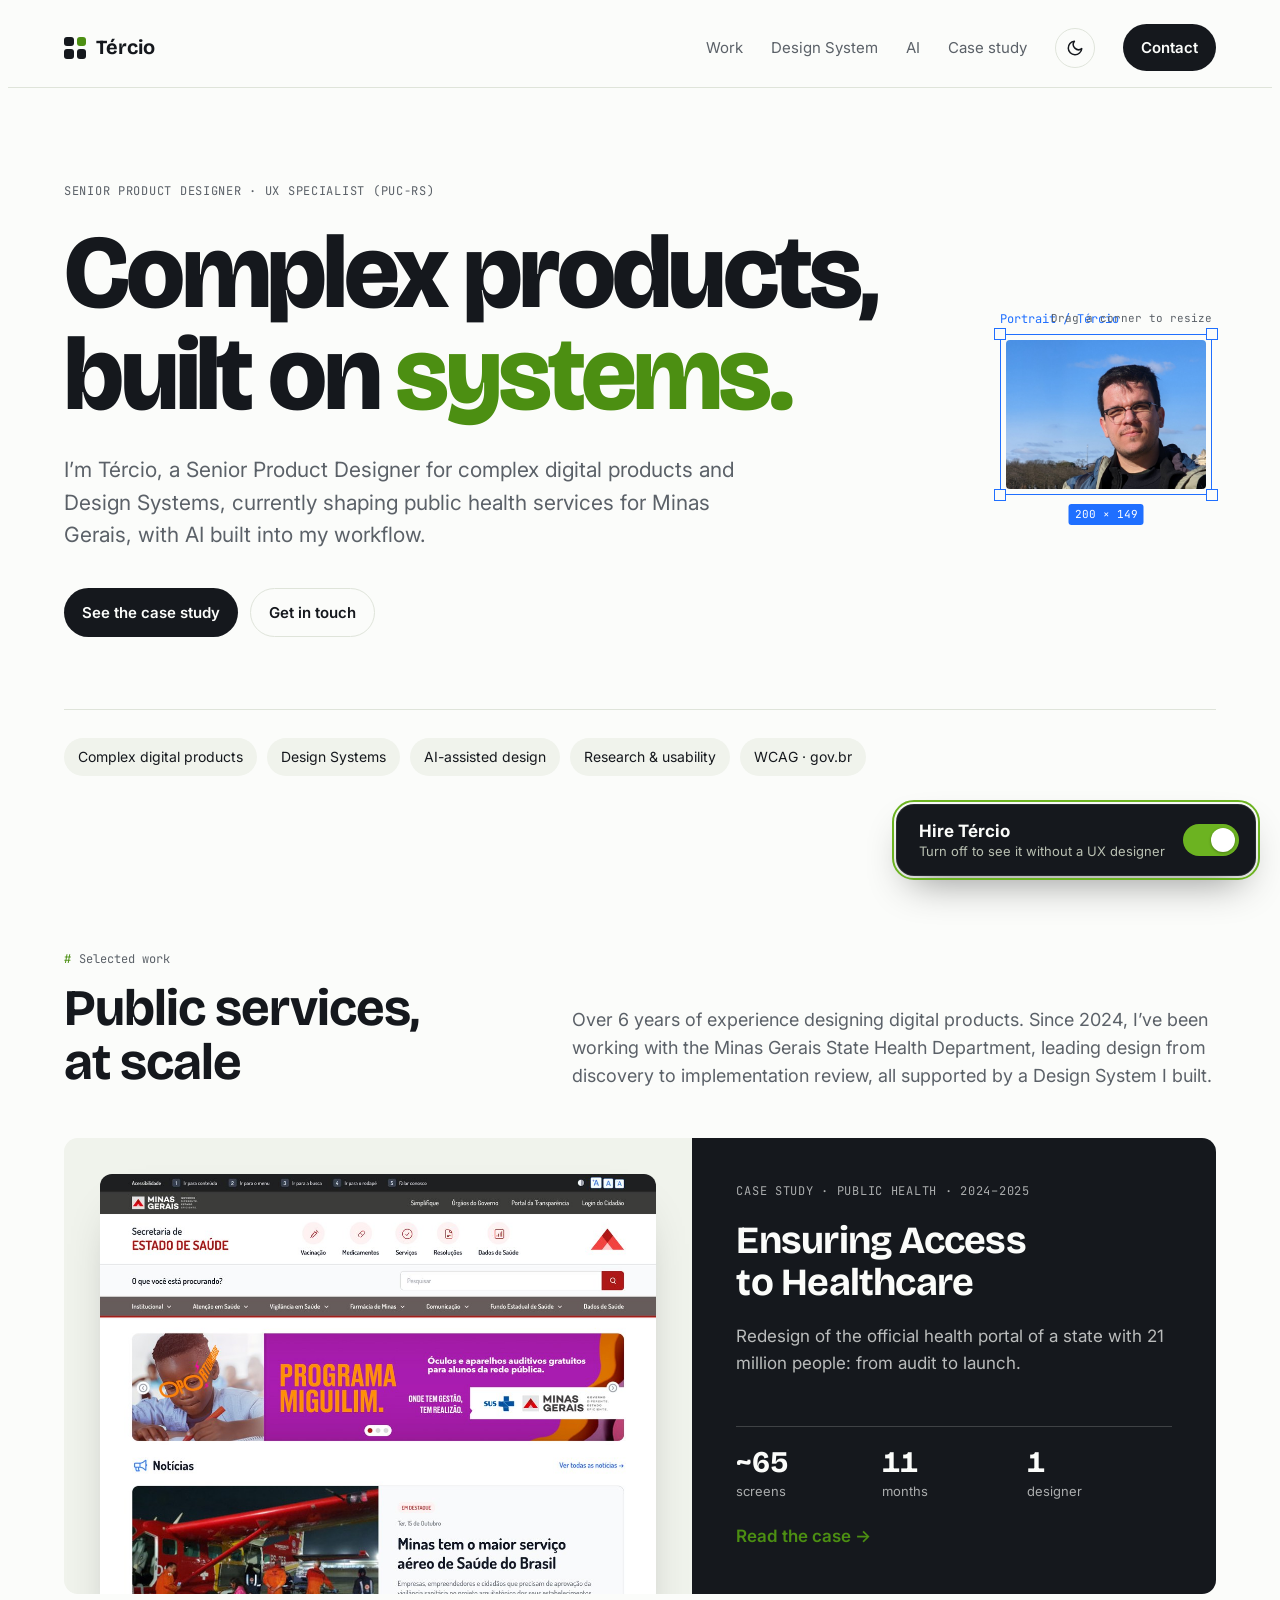
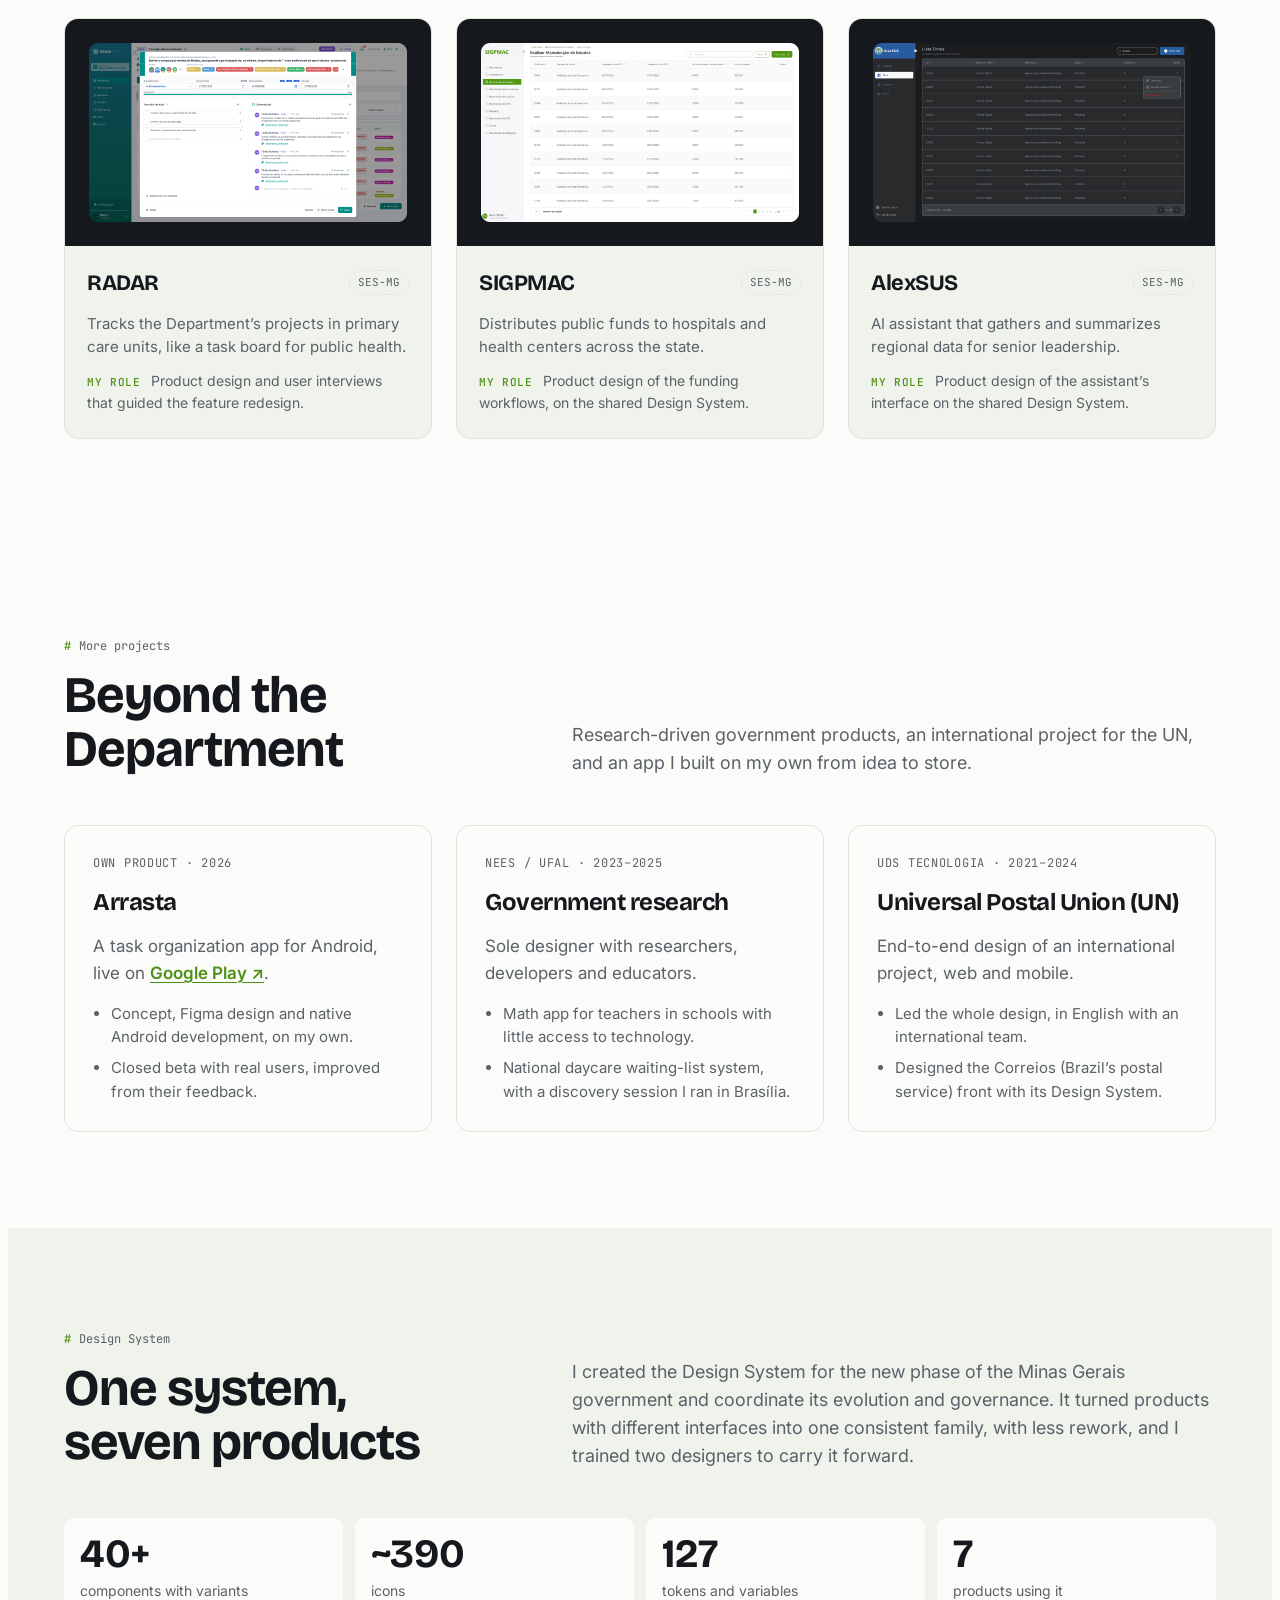
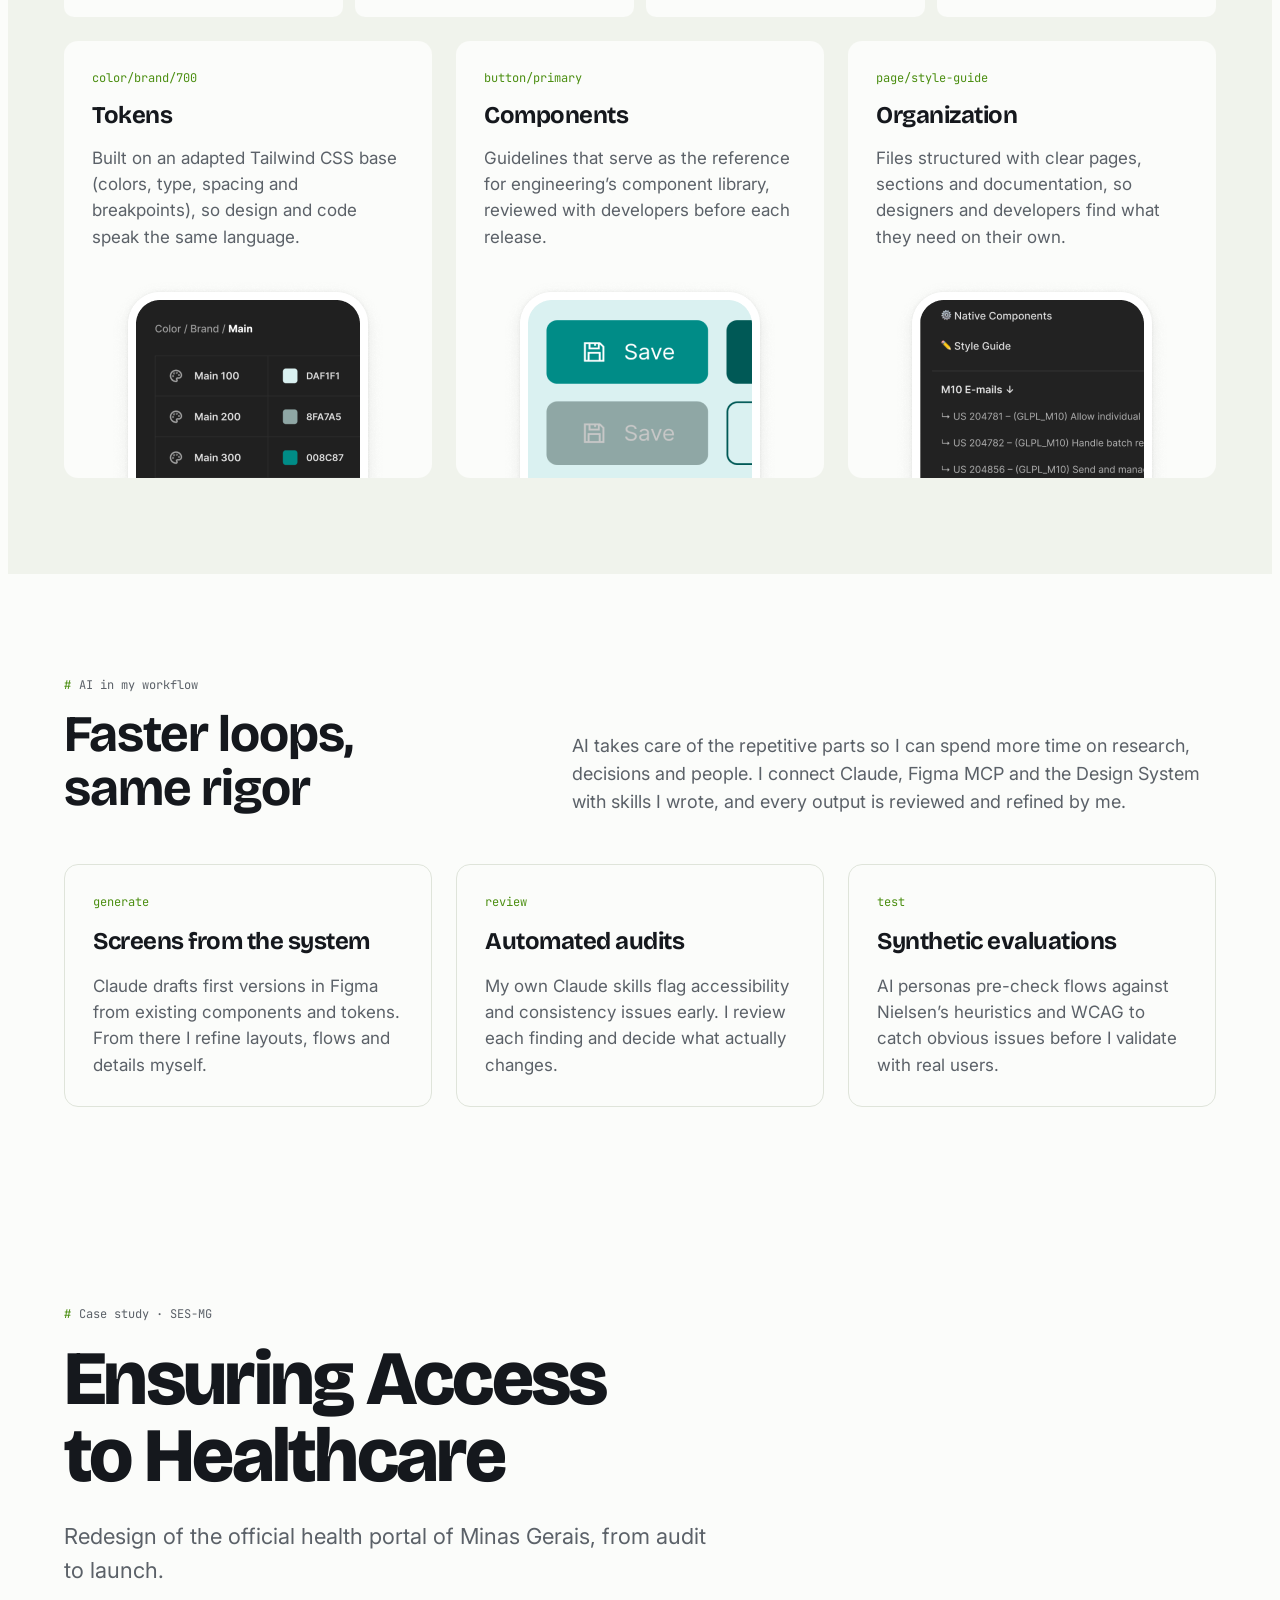
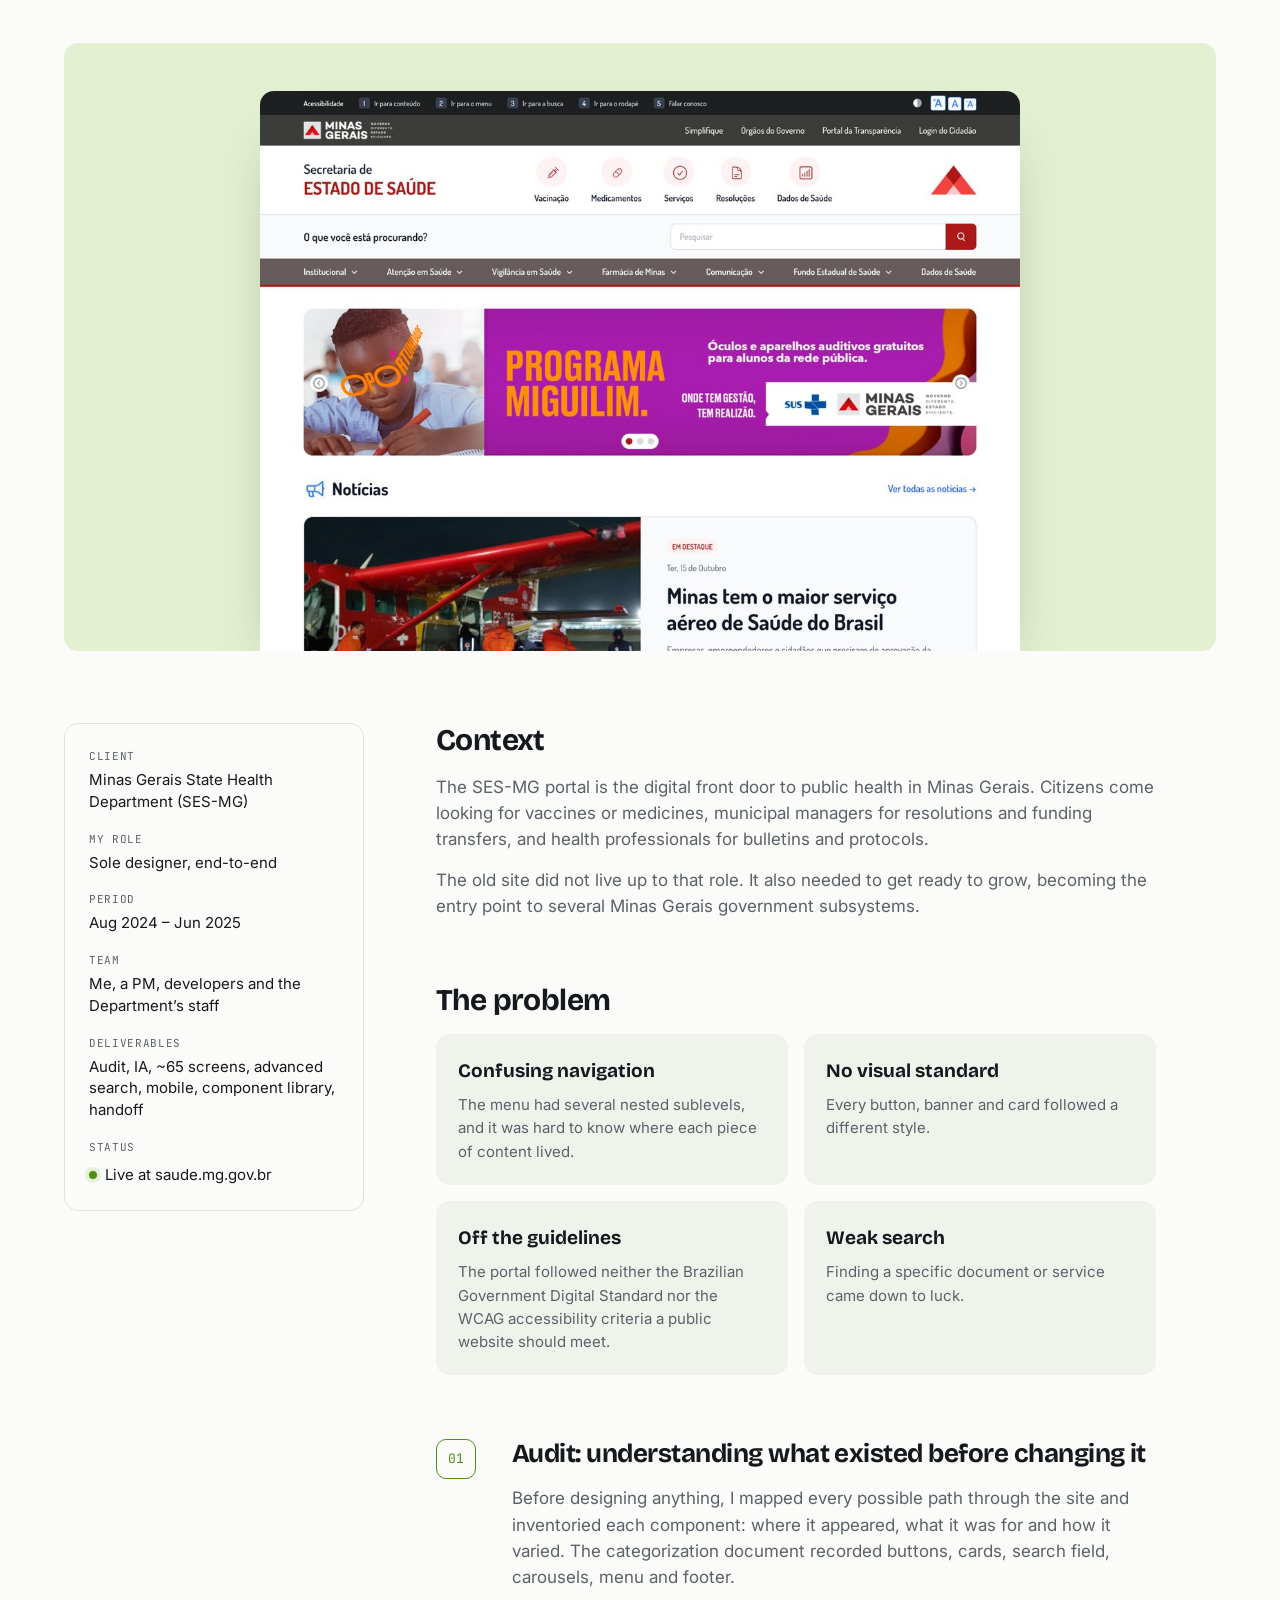
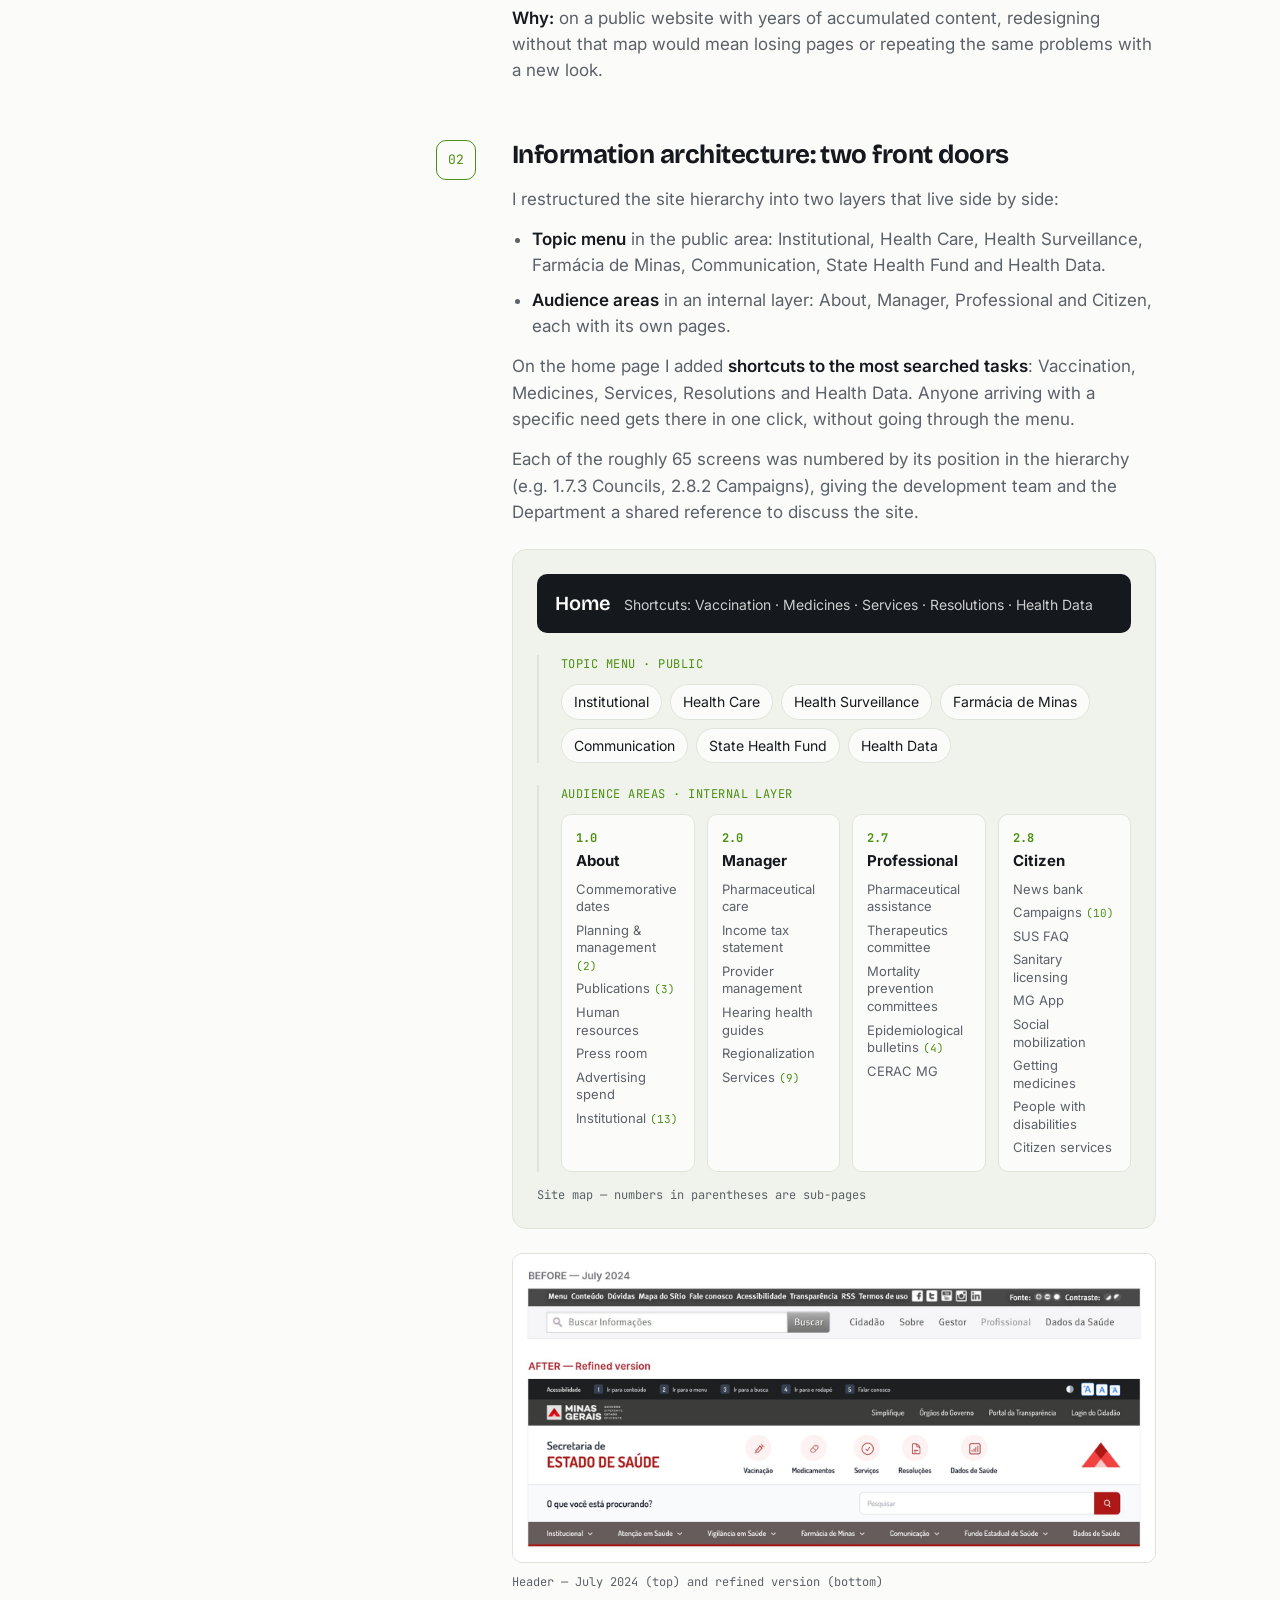
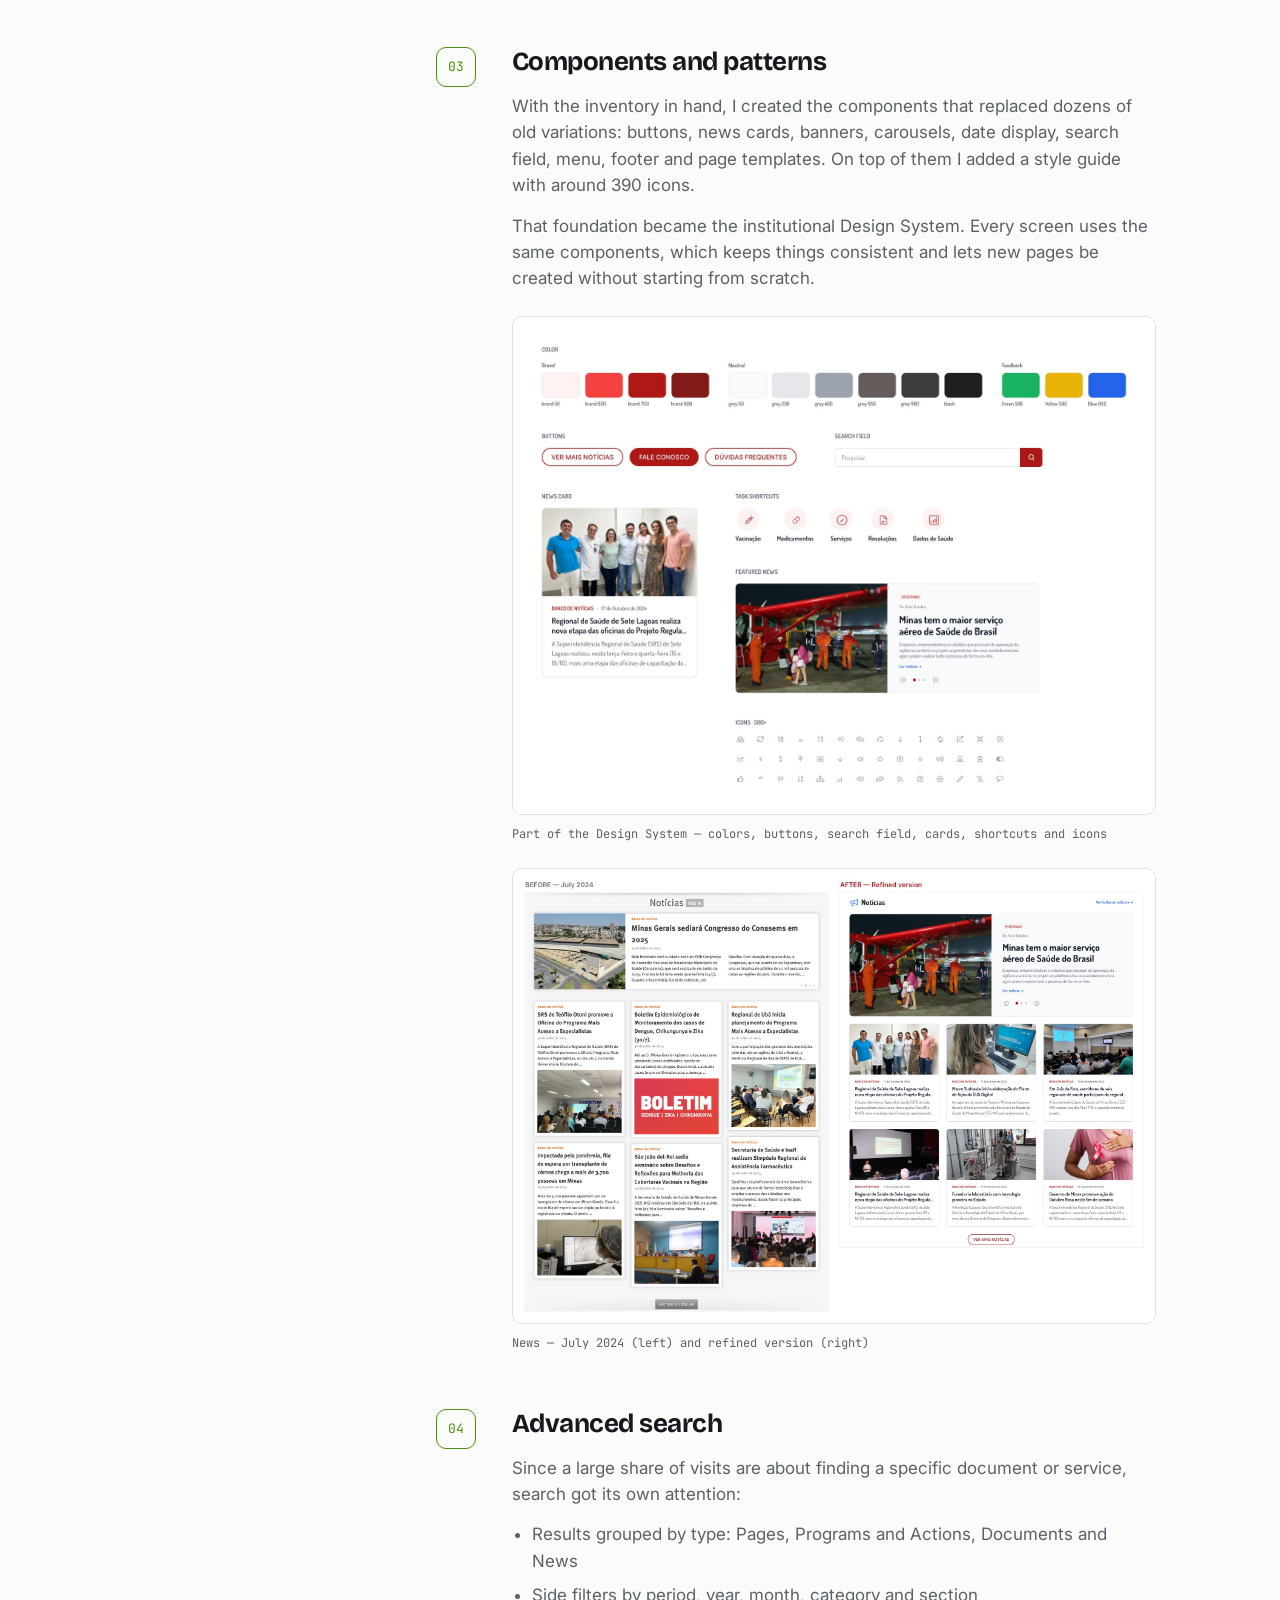
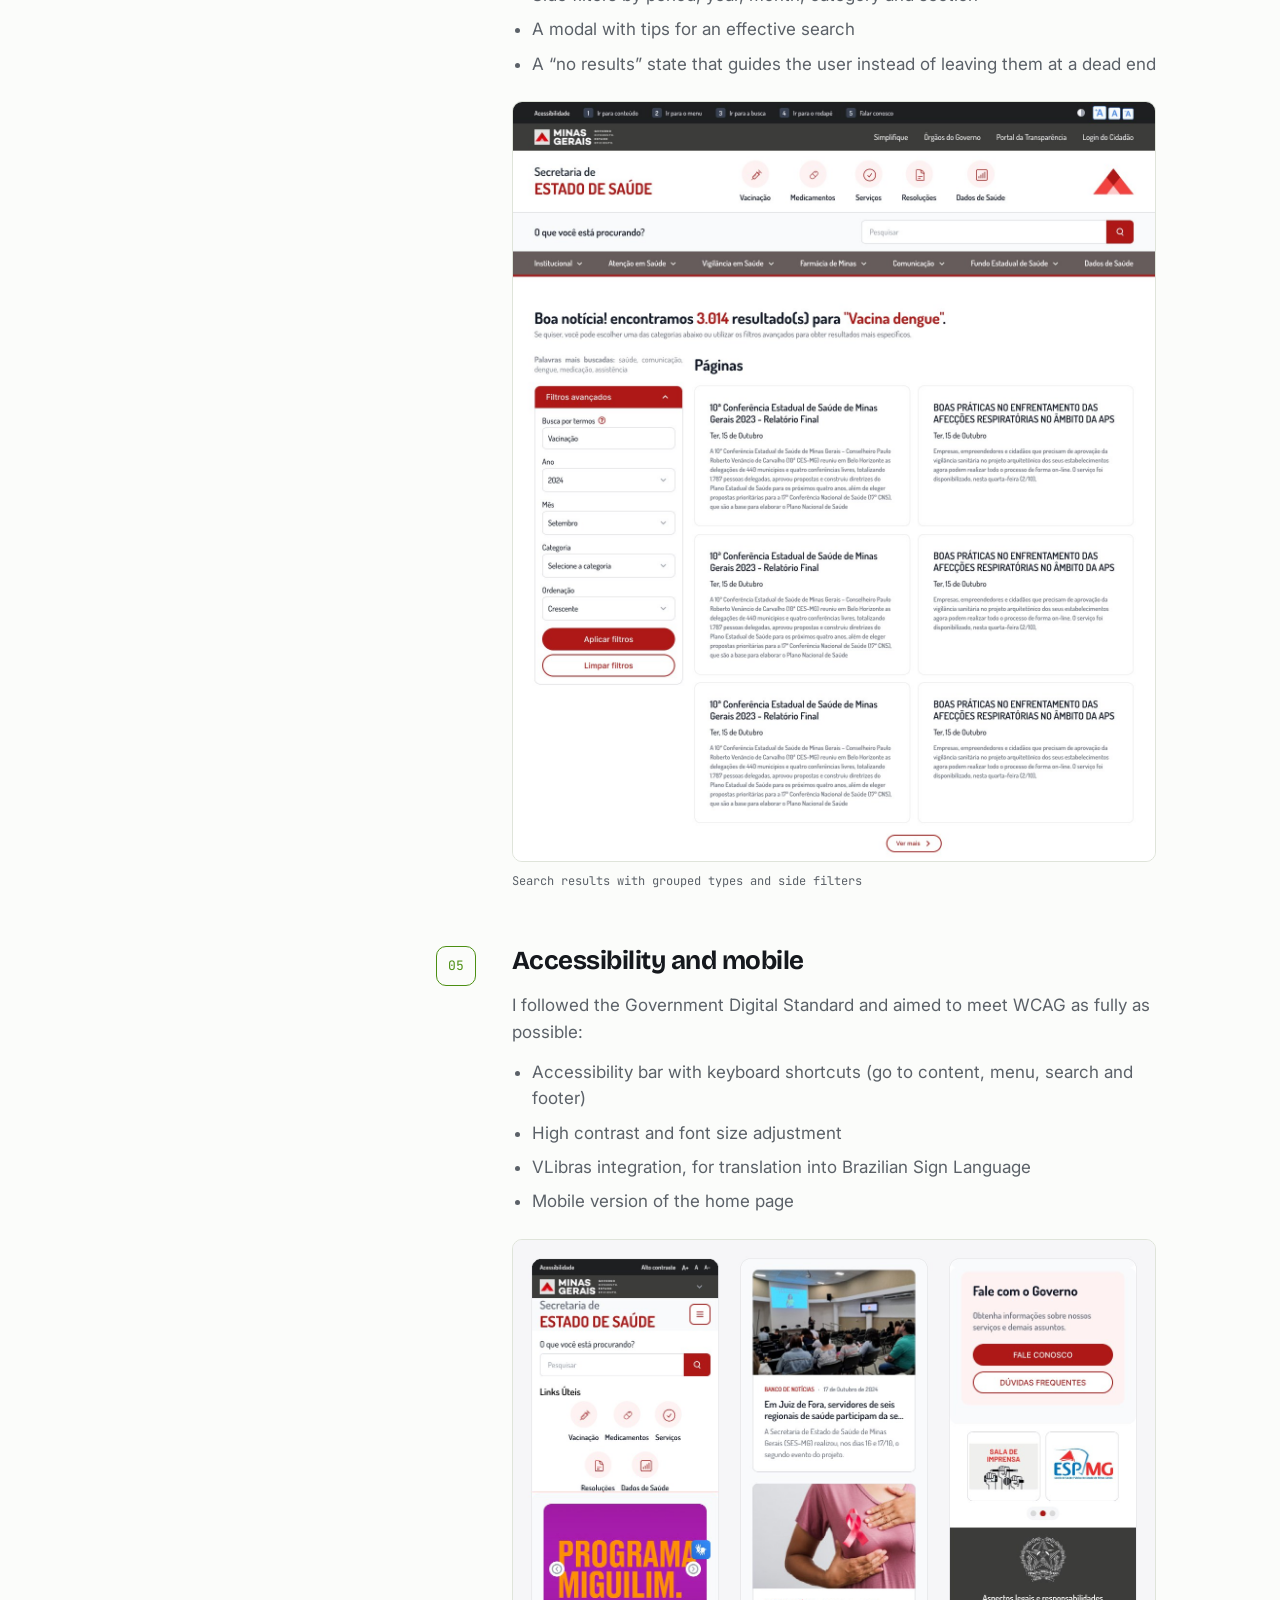
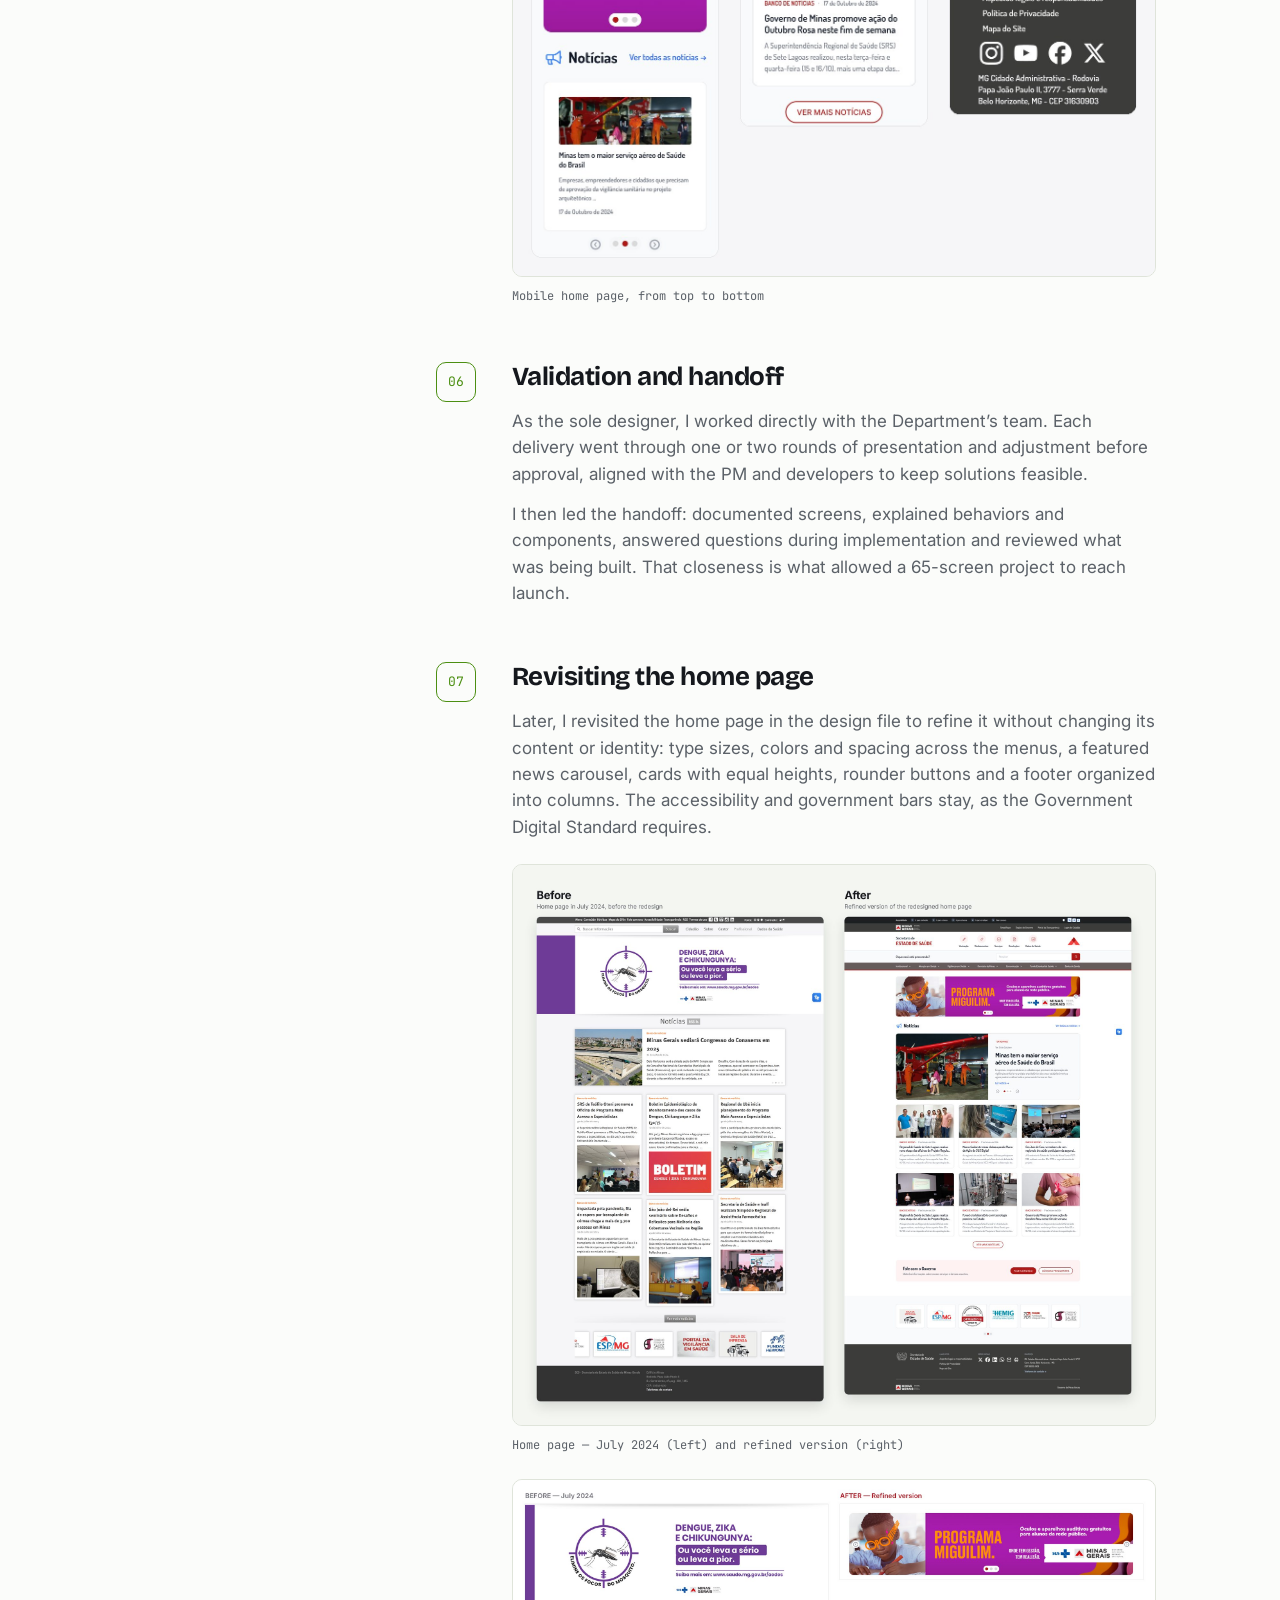
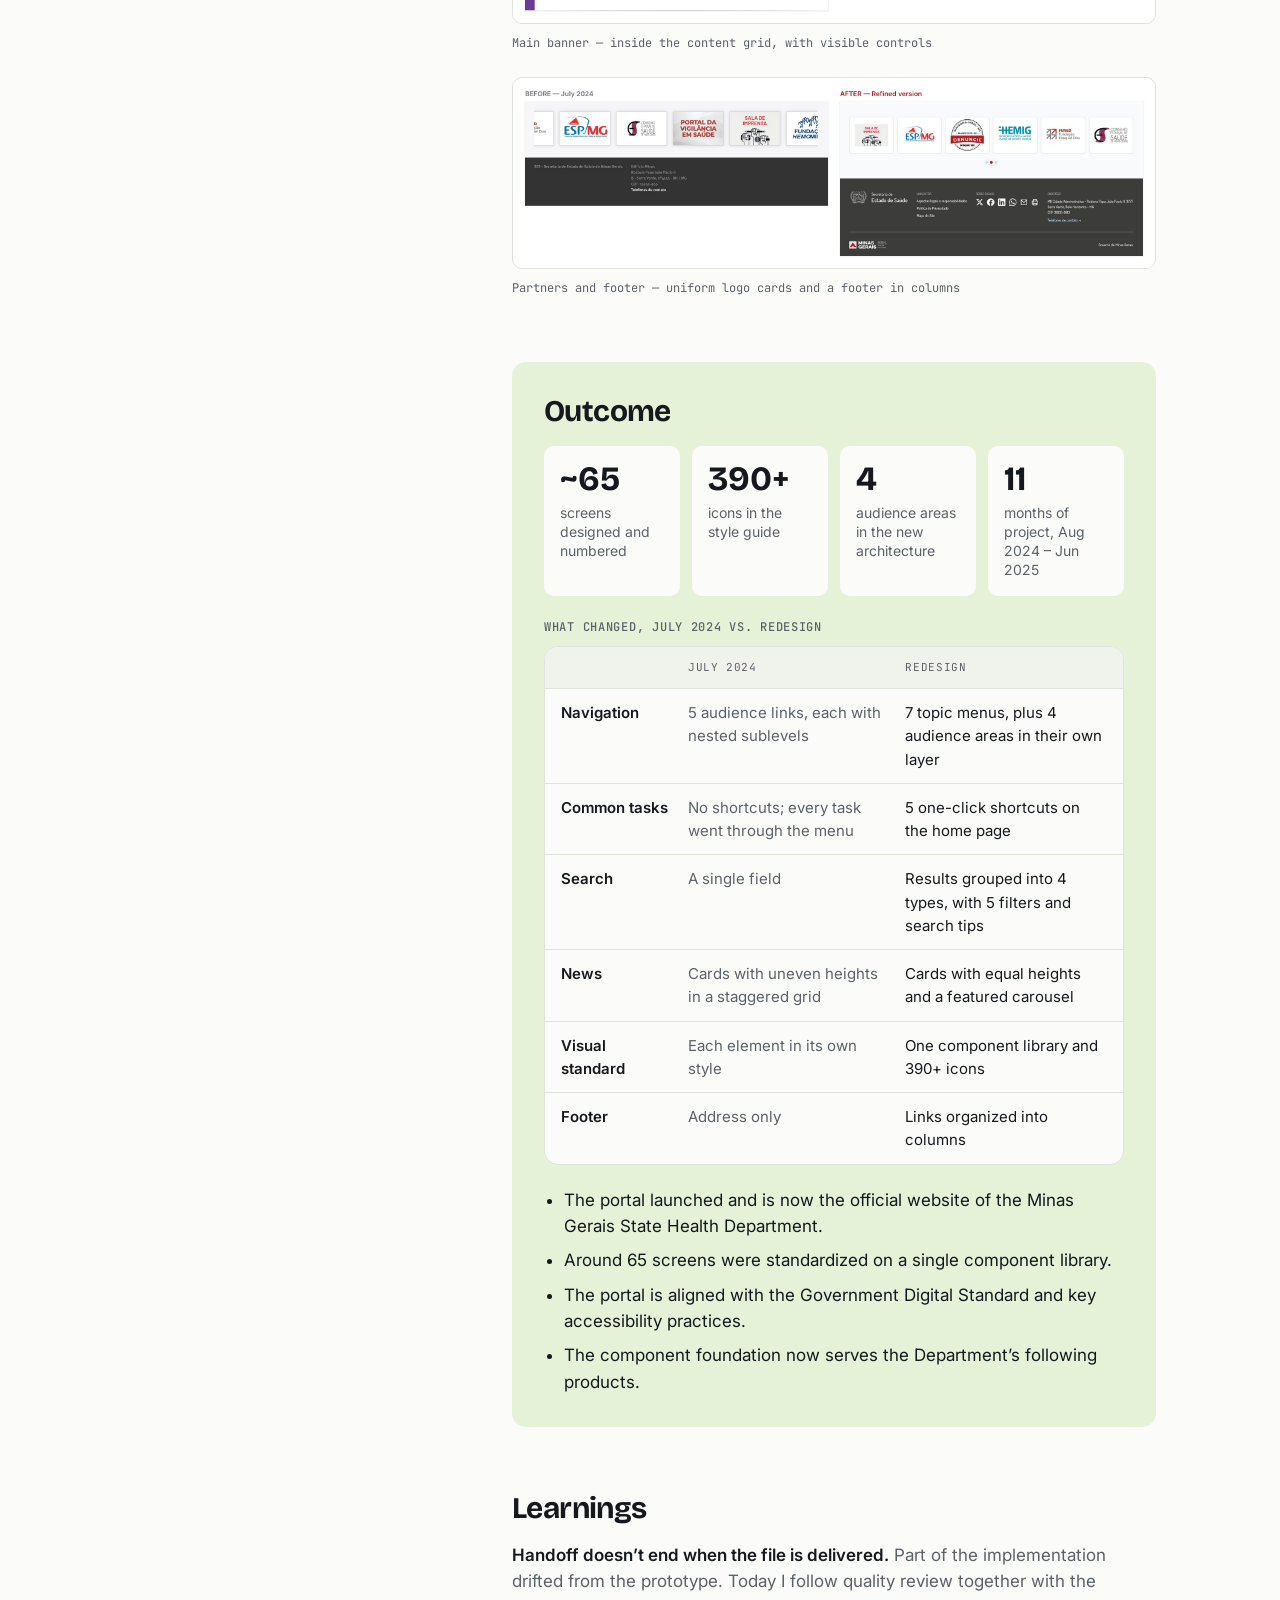
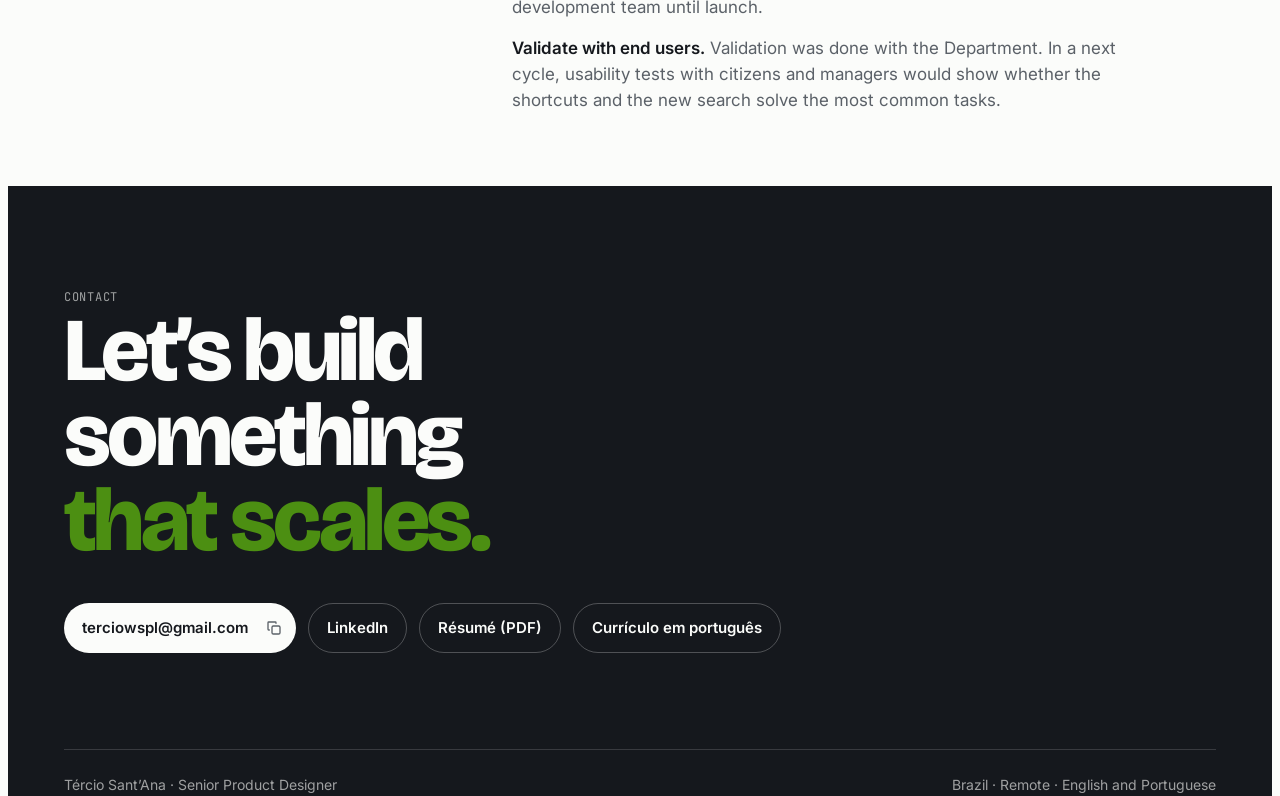
==== index.html @ eba8ed40 "Hire toggle: larger card, persistent message, green card in dark mode Co-Authored-By: Claude Opus 5." ====
<!doctype html><html lang="en"><head><meta charset="utf-8"><meta name="viewport" content="width=device-width, initial-scale=1">
<title>Tércio Sant’Ana · Senior Product Designer</title>
<meta name="description" content="Senior Product Designer for complex digital products and Design Systems, currently shaping public health services for Minas Gerais.">
<link rel="icon" href="assets/favicon.svg" type="image/svg+xml">
<link rel="icon" href="assets/favicon-32.png" sizes="32x32" type="image/png">
<link rel="apple-touch-icon" href="assets/apple-touch-icon.png">
<meta name="claude:viewport-fit-sides" content="cover">
<meta name="robots" content="noindex, nofollow">
<link rel="preconnect" href="https://fonts.googleapis.com">
<link rel="preconnect" href="https://fonts.gstatic.com" crossorigin>
<link href="https://fonts.googleapis.com/css2?family=Bricolage+Grotesque:opsz,wght@12..96,500;12..96,700;12..96,800&family=Inter:wght@400;500;600&family=JetBrains+Mono:wght@500&display=swap" rel="stylesheet">
<style>
/* Layout: 12-column modular grid, Figma-canvas details (frame labels, selection handles, token names) as the one bold motif */
:root {
  --bg: #fbfcfa;
  --surface: #f0f3ec;
  --ink: #15181d;
  --muted: #5b6168;
  --line: #dfe4da;
  --brand: #4c8f12;
  --brand-soft: #e6f2d8;
  --frame: #e3f1d2;
  --select: #1f6fff;
  --on-ink: #fbfcfa;
  --display: "Bricolage Grotesque", "Inter", system-ui, sans-serif;
  --body: "Inter", system-ui, -apple-system, sans-serif;
  --mono: "JetBrains Mono", ui-monospace, "SFMono-Regular", Menlo, monospace;
  --radius: 14px;
  --max: 1200px;
}
@media (prefers-color-scheme: dark) { :root:not([data-theme="light"]) {
  --bg: #111410; --surface: #1a1f18; --ink: #eef1ea; --muted: #a2a99c; --line: #2b3228;
  --brand: #8fd14a; --brand-soft: #23301a; --frame: #28391c; --select: #5b97ff; --on-ink: #111410; color-scheme: dark; } }
:root[data-theme="dark"] {
  --bg: #111410; --surface: #1a1f18; --ink: #eef1ea; --muted: #a2a99c; --line: #2b3228;
  --brand: #8fd14a; --brand-soft: #23301a; --frame: #28391c; --select: #5b97ff; --on-ink: #111410; color-scheme: dark; }

* { box-sizing: border-box; }
html { scroll-behavior: smooth; }
body { background: var(--bg); color: var(--ink); font-family: var(--body); font-size: 17px; line-height: 1.55; -webkit-font-smoothing: antialiased; }
@media (prefers-reduced-motion: reduce) { html { scroll-behavior: auto; } * { transition: none !important; animation: none !important; } }
img { display: block; max-width: 100%; height: auto; }
a { color: inherit; }
a:focus-visible, button:focus-visible { outline: 2px solid var(--select); outline-offset: 3px; border-radius: 4px; }
h1, h2, h3, h4, p, figure, dl, dd { margin: 0; }
h1, h2, h3 { font-family: var(--display); text-wrap: balance; letter-spacing: -0.02em; }

.wrap { max-width: var(--max); margin: 0 auto; padding-left: max(24px, env(safe-area-inset-left, 0px)); padding-right: max(24px, env(safe-area-inset-right, 0px)); }
.label { font-family: var(--mono); font-size: 12px; letter-spacing: .06em; text-transform: uppercase; color: var(--muted); }
.frame-tag { display: inline-flex; align-items: center; gap: 8px; font-family: var(--mono); font-size: 12px; color: var(--muted); }
.frame-tag::before { content: "#"; color: var(--brand); font-weight: 500; }

/* Header */
body::before { content: ""; position: fixed; inset: 0 0 auto; height: env(safe-area-inset-top, 0px); z-index: 20; background: var(--bg); }
.top { position: sticky; top: env(safe-area-inset-top, 0px); z-index: 10; background: color-mix(in srgb, var(--bg) 88%, transparent); backdrop-filter: blur(10px); border-bottom: 1px solid var(--line); }
.top .wrap { display: flex; align-items: center; justify-content: space-between; gap: 16px; padding-block: 16px; }
.mark { display: flex; align-items: center; gap: 10px; font-family: var(--display); font-weight: 700; font-size: 20px; text-decoration: none; }
.mark i { display: grid; grid-template-columns: 1fr 1fr; gap: 3px; width: 22px; }
.mark i b { aspect-ratio: 1; border-radius: 3px; background: var(--ink); }
.mark i b:nth-child(2) { background: var(--brand); }
.nav { display: flex; align-items: center; gap: 28px; font-size: 15px; }
.nav a { text-decoration: none; color: var(--muted); }
.nav a:hover { color: var(--ink); }
.btn { display: inline-flex; align-items: center; gap: 8px; padding: 12px 18px; border-radius: 999px; background: var(--ink); color: var(--on-ink) !important; text-decoration: none; font-weight: 600; font-size: 15px; transition: transform .15s; }
.btn:hover { transform: translateY(-1px); }
.btn--ghost { background: transparent; color: var(--ink) !important; border: 1px solid var(--line); }

.theme { display: inline-grid; place-items: center; width: 40px; height: 40px; border-radius: 999px; border: 1px solid var(--line); background: transparent; color: var(--ink); cursor: pointer; transition: background .2s; }
.theme:hover { background: var(--surface); }
.theme .i-sun { display: none; }
.is-dark .theme .i-sun { display: block; }
.is-dark .theme .i-moon { display: none; }

/* Hero */
.hero { padding-block: 88px 72px; }
.hero__grid { --mw: 440px; display: grid; grid-template-columns: minmax(0, 1fr) var(--mw); gap: 64px; align-items: center; }
.hero__grid > * { min-width: 0; }
.hero__text { container-type: inline-size; }
.hero h1 { font-size: clamp(34px, 12.5cqi, 104px); line-height: .98; font-weight: 800; letter-spacing: -0.035em; margin: 20px 0 28px; }
.hero h1 em { font-style: normal; color: var(--brand); }
.hero p.lede { font-size: clamp(15px, 2.9cqi, 21px); color: var(--muted); max-width: 34em; }
.hero__cta { display: flex; flex-wrap: wrap; gap: 12px; margin-top: 36px; }

.selected { position: relative; margin: 26px 10px 10px; touch-action: none; }
.selected img { width: 100%; aspect-ratio: 576/430; object-fit: cover; object-position: 50% 30%; border-radius: 4px; user-select: none; -webkit-user-drag: none; }
.selected::after { content: ""; position: absolute; inset: -6px; border: 1.5px solid var(--select); pointer-events: none; }
.selected .h { position: absolute; width: 12px; height: 12px; padding: 0; background: var(--bg); border: 1.5px solid var(--select); z-index: 2; cursor: nwse-resize; touch-action: none; transition: transform .15s; }
.selected .h::before { content: ""; position: absolute; inset: -12px; }
.selected .h:hover, .selected .h:focus-visible, .selected.is-dragging .h { transform: scale(1.35); }
.h.tr, .h.bl { cursor: nesw-resize; }
.h.tl { top: -12px; left: -12px; } .h.tr { top: -12px; right: -12px; } .h.bl { bottom: -12px; left: -12px; } .h.br { bottom: -12px; right: -12px; }
.selected .name { position: absolute; top: -30px; left: -6px; font-family: var(--mono); font-size: 12px; color: var(--select); }
.selected .hint { position: absolute; top: -30px; right: -6px; font-family: var(--mono); font-size: 11px; color: var(--muted); transition: opacity .3s; }
.selected.used .hint { opacity: 0; }
.selected .size { position: absolute; bottom: -36px; left: 50%; transform: translateX(-50%); font-family: var(--mono); font-size: 11px; color: #fff; background: var(--select); padding: 2px 6px; border-radius: 3px; white-space: nowrap; font-variant-numeric: tabular-nums; }

.focus { display: flex; flex-wrap: wrap; gap: 10px; margin-top: 72px; padding-top: 28px; border-top: 1px solid var(--line); }
.focus span { font-size: 14px; padding: 8px 14px; border-radius: 999px; background: var(--surface); }

/* Sections */
section { scroll-margin-top: 80px; }
.sec { padding-block: 96px; }
.sec__head { display: grid; grid-template-columns: 5fr 7fr; gap: 48px; align-items: end; margin-bottom: 48px; }
.sec__head > * { min-width: 0; }
.sec__head h2 { font-size: clamp(34px, 4vw, 52px); line-height: 1.05; font-weight: 700; margin-top: 12px; }
.sec__head p { color: var(--muted); font-size: 18px; max-width: 36em; }

/* Work */
.work { display: grid; grid-template-columns: repeat(3, 1fr); gap: 24px; }
.feat { grid-column: 1 / -1; display: grid; grid-template-columns: 6fr 5fr; background: transparent; isolation: isolate; color: var(--on-ink); border-radius: var(--radius); overflow: hidden; text-decoration: none; }
.feat__img { background: var(--surface); overflow: hidden; padding: 36px 36px 0; display: flex; align-items: flex-end; min-height: 100%; }
.feat__img img { width: 100%; height: 470px; margin-bottom: -50px; object-fit: cover; object-position: 50% 0%; border-radius: 12px 12px 0 0; box-shadow: 0 24px 50px -28px rgba(0,0,0,.45); transition: transform .6s cubic-bezier(.2,.7,.2,1); }
.feat:hover .feat__img img { transform: translateY(-28px); }
.feat__body { background: var(--ink); padding: 44px; display: flex; flex-direction: column; gap: 20px; min-width: 0; }
.feat__body .label { color: color-mix(in srgb, var(--on-ink) 65%, transparent); }
.feat h3 { font-size: clamp(28px, 3vw, 40px); line-height: 1.08; font-weight: 700; }
.feat p { color: color-mix(in srgb, var(--on-ink) 72%, transparent); }
.stats { display: grid; grid-template-columns: repeat(3, 1fr); gap: 1px; margin-top: auto; border-top: 1px solid color-mix(in srgb, var(--on-ink) 18%, transparent); padding-top: 20px; }
.stats b { display: block; font-family: var(--display); font-size: 30px; font-weight: 700; line-height: 1; font-variant-numeric: tabular-nums; }
.stats span { font-size: 13px; color: color-mix(in srgb, var(--on-ink) 65%, transparent); }
.feat .more { font-weight: 600; color: var(--brand); }

.tile { display: flex; flex-direction: column; min-width: 0; background: var(--surface); border: 1px solid var(--line); border-radius: var(--radius); overflow: hidden; }
.tile__img { background: var(--ink); padding: 24px; display: flex; align-items: center; justify-content: center; }
.tile__img img { display: block; width: 100%; aspect-ratio: 16/9; object-fit: cover; object-position: top left; border-radius: 4px; }
.tile__body { display: flex; flex-direction: column; gap: 12px; flex: 1; padding: 20px 22px 24px; }
.tile h3 { font-size: 22px; font-weight: 700; }
.tile p { color: var(--muted); font-size: 15px; }
.tile .row { display: flex; justify-content: space-between; align-items: center; gap: 12px; }
.soon { font-family: var(--mono); font-size: 11px; color: var(--muted); border: 1px dashed var(--line); padding: 3px 8px; border-radius: 999px; white-space: nowrap; }

/* Process */
.process { background: var(--surface); }
.blocks { display: grid; grid-template-columns: repeat(3, 1fr); gap: 24px; }
.block { background: var(--bg); border-radius: var(--radius); padding: 28px 28px 0; display: flex; flex-direction: column; gap: 10px; overflow: hidden; min-width: 0; }
.block h3 { font-size: 24px; font-weight: 700; }
.block p { color: var(--muted); }
.block code { font-family: var(--mono); font-size: 12px; color: var(--brand); }
.block img { margin: 18px auto 0; width: 278px; }

/* Case */
.case-hero { padding-block: 96px 56px; text-align: left; }
.case-hero h2 { font-size: clamp(40px, 6vw, 80px); line-height: 1; font-weight: 800; letter-spacing: -0.035em; max-width: 12ch; margin: 16px 0 24px; }
.case-hero p { font-size: 22px; color: var(--muted); max-width: 30em; }
.case-cover { border-radius: var(--radius); overflow: hidden; background: var(--frame); padding: 48px 48px 0; }
.case-cover img { margin: 0 auto; width: min(760px, 100%); border-radius: 14px 14px 0 0; box-shadow: 0 30px 60px -30px rgba(0,0,0,.45); max-height: 560px; object-fit: cover; object-position: top; }

.case-layout { display: grid; grid-template-columns: 300px 1fr; gap: 72px; padding-block: 72px; align-items: start; }
.case-layout > * { min-width: 0; }
.facts { position: sticky; top: 96px; display: flex; flex-direction: column; gap: 18px; padding: 24px; border: 1px solid var(--line); border-radius: var(--radius); }
.facts dt { font-family: var(--mono); font-size: 11px; letter-spacing: .06em; text-transform: uppercase; color: var(--muted); margin-bottom: 4px; }
.facts dd { font-size: 15px; line-height: 1.45; }
.facts .live { display: inline-flex; align-items: center; gap: 8px; }
.facts .live::before { content: ""; width: 8px; height: 8px; border-radius: 50%; background: var(--brand); box-shadow: 0 0 0 4px var(--brand-soft); }

.story { display: flex; flex-direction: column; gap: 64px; max-width: 720px; }
.story h3 { font-size: 30px; line-height: 1.15; font-weight: 700; margin-bottom: 16px; }
.story p, .story li { color: var(--muted); }
.story p + p, .story ul + p { margin-top: 14px; }
.story strong { color: var(--ink); font-weight: 600; }
.story ul { margin: 14px 0 0; padding-left: 20px; display: flex; flex-direction: column; gap: 8px; }
.summary { font-family: var(--display); font-size: 28px; line-height: 1.25; font-weight: 500; color: var(--ink) !important; }

.problems { display: grid; grid-template-columns: 1fr 1fr; gap: 16px; margin-top: 8px; }
.problem { padding: 22px; border-radius: var(--radius); background: var(--surface); min-width: 0; }
.problem h4 { font-family: var(--display); font-size: 19px; margin: 0 0 8px; }
.problem p { font-size: 15px; }

.steps { display: flex; flex-direction: column; gap: 56px; counter-reset: step; }
.step { display: grid; grid-template-columns: 56px 1fr; gap: 20px; }
.step > div { min-width: 0; }
.step .n { font-family: var(--mono); font-size: 13px; color: var(--brand); width: 40px; height: 40px; border-radius: 10px; border: 1.5px solid var(--brand); display: grid; place-items: center; }
.step h3 { font-size: 26px; }

.fig { margin-top: 24px; }
.fig img { width: 100%; border-radius: 10px; border: 1px solid var(--line); background: #fff; }
.fig figcaption { margin-top: 10px; font-family: var(--mono); font-size: 12px; color: var(--muted); }
.wide-fig { padding-bottom: 24px; }
.wide-fig img { width: 100%; border-radius: var(--radius); border: 1px solid var(--line); }
.wide-fig figcaption { margin-top: 10px; font-family: var(--mono); font-size: 12px; color: var(--muted); }

.ia { margin-top: 24px; padding: 24px; border: 1px solid var(--line); border-radius: var(--radius); background: var(--surface); }
.ia__root { display: flex; flex-wrap: wrap; align-items: baseline; gap: 6px 14px; padding: 14px 18px; border-radius: 10px; background: var(--ink); color: var(--on-ink); }
.ia__root b { font-family: var(--display); font-size: 20px; font-weight: 600; }
.ia__root span { font-size: 14px; opacity: .8; }
.ia__branch { position: relative; margin-top: 22px; padding-left: 22px; border-left: 2px solid var(--line); }
.ia__label { display: block; font-family: var(--mono); font-size: 12px; letter-spacing: .04em; text-transform: uppercase; color: var(--brand); margin-bottom: 10px; }
.ia ul { list-style: none; margin: 0; padding: 0; }
.story .ia ul { padding: 0; margin: 0; }
.ia__chips { display: flex !important; flex-wrap: wrap; gap: 8px !important; flex-direction: row !important; }
.ia__chips li { font-size: 14px; color: var(--ink) !important; padding: 6px 12px; border-radius: 999px; background: var(--bg); border: 1px solid var(--line); }
.ia__aud { display: grid; grid-template-columns: repeat(4, minmax(0, 1fr)); gap: 12px; }
.ia__col { padding: 14px; border-radius: 10px; background: var(--bg); border: 1px solid var(--line); min-width: 0; }
.ia__col b { display: block; font-size: 15px; color: var(--ink); margin-bottom: 8px; }
.ia__col b i { display: block; font-style: normal; font-family: var(--mono); font-size: 12px; color: var(--brand); margin-bottom: 2px; }
.ia__col ul { gap: 6px !important; }
.ia__col li { font-size: 13px; line-height: 1.35; }
.ia__col li em { font-style: normal; font-family: var(--mono); font-size: 11px; color: var(--brand); }
.ia figcaption { margin-top: 14px; font-family: var(--mono); font-size: 12px; color: var(--muted); }
@media (max-width: 960px) { .ia__aud { grid-template-columns: repeat(2, minmax(0, 1fr)); } }
@media (max-width: 480px) { .ia { padding: 16px; } .ia__aud { grid-template-columns: 1fr; } .ia__branch { padding-left: 14px; } }

.kpis { display: grid; grid-template-columns: repeat(4, minmax(0,1fr)); gap: 12px; margin: 18px 0 22px; }
.kpi { background: var(--bg); border-radius: 10px; padding: 16px; min-width: 0; }
.kpi b { display: block; font-family: var(--display); font-size: 34px; line-height: 1; color: var(--ink); }
.kpi span { display: block; margin-top: 8px; font-size: 14px; line-height: 1.35; color: var(--muted); }
@media (max-width: 640px) { .kpis { grid-template-columns: repeat(2, minmax(0,1fr)); } }

/* More projects, AI */
.cards { display: grid; grid-template-columns: repeat(3, minmax(0,1fr)); gap: 24px; }
.pcard { border: 1px solid var(--line); border-radius: var(--radius); padding: 28px; display: flex; flex-direction: column; gap: 12px; min-width: 0; background: var(--bg); }
.pcard h3 { font-size: 24px; font-weight: 700; }
.pcard p { color: var(--muted); }
.pcard ul { margin: 4px 0 0; padding-left: 18px; display: flex; flex-direction: column; gap: 8px; color: var(--muted); font-size: 15px; }
.pcard code { font-family: var(--mono); font-size: 12px; color: var(--brand); }
.plink { color: var(--brand); font-weight: 600; text-decoration: underline; text-underline-offset: 3px; text-decoration-thickness: 1px; }
.plink:hover { text-decoration-thickness: 2px; }
.tile .role { font-size: 14px; margin-top: auto; }
.tile .role b { font-family: var(--mono); font-size: 11px; font-weight: 500; text-transform: uppercase; letter-spacing: .06em; color: var(--brand); margin-right: 6px; }
.chips { list-style: none; padding: 0; margin: 32px 0 0; display: flex; flex-wrap: wrap; gap: 8px; }
.chips li { font-size: 14px; padding: 7px 13px; border-radius: 999px; background: var(--bg); border: 1px solid var(--line); }
.kpis--ds { margin: 0 0 24px; }
.ba__title { font-family: var(--mono); font-size: 12px; font-weight: 500; letter-spacing: .06em; text-transform: uppercase; color: var(--muted); margin: 8px 0 10px; }
.ba { background: var(--bg); border: 1px solid var(--line); border-radius: var(--radius); overflow: hidden; margin-bottom: 22px; font-size: 15px; }
.ba__row { display: grid; grid-template-columns: 1.1fr 2fr 2fr; gap: 16px; padding: 12px 16px; border-top: 1px solid var(--line); }
.ba__row:first-child { border-top: 0; }
.ba__row b { font-weight: 600; }
.ba__row span { color: var(--muted); }
.ba__row span:last-child { color: var(--ink); }
.ba__head { background: var(--surface); font-family: var(--mono); font-size: 11px; text-transform: uppercase; letter-spacing: .06em; }
.ba__head span, .ba__head span:last-child { color: var(--muted); }
@media (max-width: 640px) { .ba__row { grid-template-columns: 1fr 1fr; row-gap: 4px; } .ba__row > :first-child { grid-column: 1 / -1; } .ba__head > :first-child { display: none; } }

.kpis--ds .kpi b { font-size: 40px; }
.a11y { display: grid; grid-template-columns: 5fr 7fr; gap: 48px; align-items: center; margin-top: 48px; padding: 28px; border-radius: var(--radius); background: var(--surface); }
.a11y h3 { font-size: 26px; font-weight: 700; margin-top: 8px; }
.a11y .chips { margin: 0; }
@media (max-width: 960px) { .cards { grid-template-columns: 1fr; } .a11y { grid-template-columns: 1fr; gap: 20px; } }

.ai-fig { margin-top: 32px; }
.ai-fig img { width: 100%; border-radius: var(--radius); border: 1px solid var(--line); background: #fff; }
.ai-fig figcaption { margin-top: 10px; font-family: var(--mono); font-size: 12px; color: var(--muted); }
/* Scroll reveal */
.anim .reveal { opacity: 0; transform: translateY(24px); transition: opacity .7s ease, transform .7s cubic-bezier(.2,.7,.2,1); transition-delay: var(--d, 0s); }
.anim .reveal.in { opacity: 1; transform: none; }
.block img { transition: transform .4s cubic-bezier(.2,.7,.2,1); }
@media (prefers-reduced-motion: reduce) { .anim .reveal { opacity: 1; transform: none; } }

.outcome { background: var(--brand-soft); border-radius: var(--radius); padding: 32px; }
.outcome, .outcome + div { margin-left: 76px; }
.outcome li { color: var(--ink); }

/* Contact */
.contact { background: var(--ink); color: var(--on-ink); }
.contact .wrap { padding-block: 96px 48px; }
.contact h2 { font-size: clamp(44px, 7vw, 96px); line-height: .95; font-weight: 800; letter-spacing: -0.04em; max-width: 10ch; }
.contact h2 em { font-style: normal; color: var(--brand); }
.contact__row { display: flex; flex-wrap: wrap; gap: 12px; margin-top: 40px; }
.contact .btn { background: var(--on-ink); color: var(--ink) !important; }
.contact .btn--ghost { background: transparent; color: var(--on-ink) !important; border-color: color-mix(in srgb, var(--on-ink) 25%, transparent); }
.mailgrp { display: inline-flex; align-items: center; gap: 2px; padding: 4px 4px 4px 18px; border-radius: 999px; background: var(--on-ink); color: var(--ink); font-weight: 600; font-size: 15px; }
.mailgrp a { color: var(--ink) !important; text-decoration: none; padding: 8px 6px 8px 0; }
.mailgrp a:hover { text-decoration: underline; text-underline-offset: 3px; }
.copy { position: relative; display: inline-grid; place-items: center; width: 36px; height: 36px; border: 0; border-radius: 999px; background: transparent; color: var(--muted); cursor: pointer; transition: background .15s, color .15s; }
.copy:hover { background: color-mix(in srgb, var(--ink) 8%, transparent); color: var(--ink); }
.copy .ic-ok { display: none; }
.copy.done { color: var(--brand); }
.copy.done .ic-copy { display: none; }
.copy.done .ic-ok { display: block; }
.copy__tip { position: absolute; bottom: calc(100% + 8px); left: 50%; transform: translate(-50%, 4px); padding: 4px 8px; border-radius: 6px; background: var(--on-ink); color: var(--ink); font: 500 12px var(--mono); white-space: nowrap; opacity: 0; pointer-events: none; transition: opacity .15s, transform .15s; }
.copy.done .copy__tip { opacity: 1; transform: translate(-50%, 0); }
.sr-only { position: absolute; width: 1px; height: 1px; overflow: hidden; clip: rect(0 0 0 0); white-space: nowrap; }
.foot { display: flex; justify-content: space-between; flex-wrap: wrap; gap: 16px; margin-top: 96px; padding-top: 24px; border-top: 1px solid color-mix(in srgb, var(--on-ink) 15%, transparent); font-size: 14px; color: color-mix(in srgb, var(--on-ink) 60%, transparent); }

/* Responsive */
@media (max-width: 960px) {
  .hero__grid, .sec__head, .feat, .case-layout { grid-template-columns: 1fr; }
  .hero__grid { gap: 56px; }
  .hero__grid { grid-template-columns: 1fr; }
  .hero__media { width: var(--mw); max-width: 100%; }
  .work, .blocks { grid-template-columns: 1fr 1fr; }
  .facts { position: static; display: grid; grid-template-columns: 1fr 1fr; }
  .case-layout { gap: 48px; }
  .feat__img { max-height: 360px; }
}
@media (max-width: 640px) {
  body { font-size: 16px; }
  .wrap { padding-left: max(16px, env(safe-area-inset-left, 0px)); padding-right: max(16px, env(safe-area-inset-right, 0px)); }
  .nav a:not(.btn) { display: none; }
  .hero { padding-block: 48px 48px; }
  .hero p.lede { font-size: 17px; }
  .focus { margin-top: 56px; }
  .sec { padding-block: 64px; }
  .work, .blocks, .problems, .facts { grid-template-columns: 1fr; }
  .feat__body { padding: 28px; }
  .stats b { font-size: 24px; }
  .case-hero { padding-block: 64px 32px; }
  .case-hero p { font-size: 18px; }
  .case-cover { padding: 20px 20px 0; }
  .summary { font-size: 22px; }
  .step { grid-template-columns: 1fr; gap: 12px; }
  .outcome, .outcome + div { margin-left: 0; }
  .story h3, .step h3 { font-size: 24px; }
  .outcome { padding: 24px; }
}

/* ---- Hire Tércio toggle ---- */
.hire { position: fixed; right: 24px; bottom: 24px; z-index: 50; display: flex; align-items: center; gap: 18px; min-height: 72px; max-width: calc(100vw - 32px); padding: 14px 16px 14px 22px; border-radius: 18px; background: #15181d; color: #fbfcfa; border: 1px solid rgba(255,255,255,.08); font-family: Inter, system-ui, sans-serif; text-align: left; cursor: pointer; box-shadow: 0 18px 40px -14px rgba(0,0,0,.45); transition: transform .2s; }
.hire:hover { transform: translateY(-2px); }
.hire__txt { display: flex; flex-direction: column; gap: 2px; }
.hire__lbl { font-size: 17px; font-weight: 700; }
.hire__msg { font-size: 13px; color: #b9c0b2; max-width: 22em; }
.hire__sw { position: relative; flex: none; width: 56px; height: 32px; border-radius: 999px; background: #6cb321; transition: background .25s; }
.hire__sw::after { content: ""; position: absolute; top: 4px; left: 28px; width: 24px; height: 24px; border-radius: 50%; background: #fff; box-shadow: 0 1px 3px rgba(0,0,0,.3); transition: left .25s cubic-bezier(.2,.7,.2,1); }
.hire[aria-checked="false"] .hire__sw { background: #5b6168; }
.hire[aria-checked="false"] .hire__sw::after { left: 4px; }
.hire.intro::before { content: ""; position: absolute; inset: -5px; border-radius: 22px; border: 2px solid #6cb321; animation: hirePulse 1.6s ease-out 3; pointer-events: none; }
@keyframes hirePulse { from { opacity: .9; transform: scale(1); } to { opacity: 0; transform: scale(1.08); } }
@media (prefers-reduced-motion: reduce) { .hire.intro::before { animation: none; } .hire { transition: none; } }
.is-dark .hire { background: #8fd14a; color: #111410; border-color: transparent; box-shadow: 0 18px 40px -14px rgba(0,0,0,.6); }
.is-dark .hire__msg { color: #2c4317; }
.is-dark .hire__sw { background: #111410; }
.is-dark .hire[aria-checked="false"] .hire__sw { background: #8a9580; box-shadow: inset 0 0 0 1.5px rgba(17,20,16,.25); }
.is-dark .hire.intro::before { border-color: #8fd14a; }
.hire__msg { white-space: nowrap; }
@media (max-width: 640px) { .hire { right: 12px; left: 12px; bottom: 12px; max-width: none; justify-content: space-between; min-height: 64px; padding: 12px 14px 12px 18px; } .hire__msg { font-size: 12px; } }

/* ---- The site without a UX designer (subtle) ---- */
/* Smooth "organizing" transition, used both ways */
.ux-anim *, .ux-anim *::before { transition: transform .9s cubic-bezier(.2,.7,.2,1), margin .9s cubic-bezier(.2,.7,.2,1), padding .9s cubic-bezier(.2,.7,.2,1), gap .9s cubic-bezier(.2,.7,.2,1), font-size .9s cubic-bezier(.2,.7,.2,1), line-height .9s, letter-spacing .9s, font-weight .9s, color .6s, background-color .6s, border-color .6s, border-radius .9s, opacity .6s !important; }
@media (prefers-reduced-motion: reduce) { .ux-anim *, .ux-anim *::before { transition: none !important; } }

/* 1. No hierarchy: headings shrink, weights go flat or wrong */
.no-ux h1, .no-ux h2, .no-ux h3 { font-weight: 400 !important; letter-spacing: -0.045em !important; }
.no-ux .hero h1 { font-size: clamp(30px, 7cqi, 60px); line-height: .9; }
.no-ux .hero h1 em { color: var(--ink); font-weight: 300; }
.no-ux .sec__head h2 { font-size: clamp(26px, 2.6vw, 34px); line-height: .95; }
.no-ux .feat h3 { font-size: 24px; }
.no-ux .tile h3, .no-ux .pcard h3 { font-size: 17px; font-weight: 300 !important; }
.no-ux p, .no-ux li { font-weight: 600; }
.no-ux .label, .no-ux .frame-tag { font-weight: 700; letter-spacing: 0; }

/* 2. Cramped text */
.no-ux body { line-height: 1.12; }
.no-ux .sec__head p, .no-ux .hero p.lede, .no-ux .story p { line-height: 1.1; letter-spacing: -0.02em; }
.no-ux .sec { padding-block: 44px; }
.no-ux .sec__head { margin-bottom: 14px; gap: 12px; }
.no-ux .work, .no-ux .cards, .no-ux .blocks { gap: 6px; }
.no-ux .tile__body, .no-ux .pcard { gap: 2px; }
.no-ux .story { gap: 24px; }

/* 3. Low contrast */
.no-ux { --muted: #b3b8ad; }
.no-ux .btn { background: var(--surface) !important; color: #a5ab9f !important; border: 1px solid transparent; }
.no-ux .btn--ghost { color: #c2c7bc !important; }
.no-ux .nav a { color: #b8bdb2; }
.no-ux .tile .role b, .no-ux .pcard code { color: #a9c48f; }

/* 4. Things off: alignment, spacing, radius */
.no-ux .hero__grid > :first-child { transform: translateX(22px); }
.no-ux .hero__grid > :last-child { transform: translate(-28px, 34px) scale(.92); }
.no-ux .sec__head > div { transform: translateX(-18px); }
.no-ux .sec__head p { text-align: center; transform: translateY(-26px); }
.no-ux .feat { transform: translateX(26px); width: calc(100% - 14px); }
.no-ux .feat__body { padding: 22px 60px 12px 30px; }
.no-ux .tile:nth-child(2) { transform: translateY(22px); }
.no-ux .tile:nth-child(3) { transform: translate(-14px, -6px); width: 104%; }
.no-ux .tile:nth-child(4) { margin-top: 40px; }
.no-ux .tile__img { padding: 30px 6px 10px 40px; }
.no-ux .tile:nth-child(3) .tile__img img { aspect-ratio: 4/3; }
.no-ux .pcard { align-self: start; }
.no-ux .pcard:nth-child(2) { padding: 12px 40px 50px; transform: translateY(18px); }
.no-ux .pcard:nth-child(3) { transform: translateX(16px); }
.no-ux .tile { border-radius: 2px; }
.no-ux .pcard:nth-child(1), .no-ux .feat { border-radius: 26px; }
.no-ux .chips li { border-radius: 4px; padding: 4px 18px 9px 8px; }
.no-ux .chips li:nth-child(even), .no-ux .focus span:nth-child(even) { transform: translateY(7px); }
.no-ux .chips li:nth-child(3), .no-ux .focus span:nth-child(3) { margin-left: 22px; }
.no-ux .kpi:nth-child(2) { transform: translateY(-10px); }
.no-ux .kpi:nth-child(4) { transform: translateX(10px); }
.no-ux .block:nth-child(2) { transform: translateY(26px); }
.no-ux .step:nth-child(even) > div { transform: translateX(-22px); }
.no-ux .step .n { border-radius: 2px; transform: translateY(14px); }
.no-ux .story > *:nth-child(odd) p { text-align: justify; }
.no-ux .contact h2 { transform: translateX(30px); }

/* 6. Ugly type and default-looking components */
html.no-ux { --display: "Times New Roman", Times, serif; --body: Arial, Helvetica, sans-serif; --mono: "Courier New", Courier, monospace; }
.no-ux h1, .no-ux h2 { font-family: "Times New Roman", Times, serif !important; font-style: italic; }
.no-ux h3 { font-family: Verdana, Geneva, sans-serif !important; text-transform: uppercase; font-size: 15px !important; letter-spacing: .08em !important; }
.no-ux .feat h3 { font-family: Georgia, serif !important; text-transform: none; font-size: 26px !important; }
.no-ux .label, .no-ux .frame-tag, .no-ux .eyebrow { font-family: Georgia, serif !important; text-transform: none !important; font-style: italic; letter-spacing: 0 !important; font-size: 15px !important; color: var(--muted); }
.no-ux .frame-tag::before { content: "» "; color: var(--muted); }
.no-ux .nav a { font-family: "Times New Roman", serif; font-size: 17px; text-decoration: underline; }
.no-ux .mark { font-family: Arial, sans-serif; font-weight: 400; font-size: 18px; }
.no-ux .chips li, .no-ux .focus span, .no-ux .soon { font-family: Arial, sans-serif !important; font-size: 12px !important; border-radius: 0 !important; background: #efefef !important; border: 1px solid #767676 !important; color: #333 !important; padding: 2px 6px !important; letter-spacing: 0 !important; text-transform: none !important; box-shadow: inset 1px 1px 0 #fff; }
.no-ux .tile, .no-ux .pcard, .no-ux .block, .no-ux .kpi { border: 1px solid #b5b5b5 !important; box-shadow: 2px 2px 4px rgba(0,0,0,.25); }
.no-ux .tile__body, .no-ux .pcard { background: #fff !important; }
.no-ux .kpi b, .no-ux .stats b { font-family: "Courier New", monospace !important; font-weight: 400 !important; }
.no-ux .tile .role b, .no-ux .pcard code { font-family: Arial, sans-serif; text-transform: none; letter-spacing: 0; text-decoration: underline; }
.no-ux .pcard ul { list-style: square; }
.no-ux .step .n { font-family: Arial, sans-serif; border: 1px solid #767676; color: #333; background: #efefef; }
.no-ux .sel__tag, .no-ux .sel__size, .no-ux .sel__hint { font-family: "Times New Roman", serif !important; }
.no-ux .ba, .no-ux .ba__row { border-color: #999 !important; border-radius: 0 !important; }
.no-ux .ba__head { font-family: "Times New Roman", serif; text-transform: none; font-weight: 700; }
.no-ux hr, .no-ux .focus { border-color: #999; }
.no-ux .contact h2 { font-family: "Times New Roman", serif !important; }
.no-ux .contact .btn, .no-ux .mailgrp a { font-family: "Times New Roman", serif; text-decoration: underline; font-size: 17px; }
.no-ux .foot { font-family: "Courier New", monospace; font-size: 12px; }

/* 7. Menu: items spread across the bar, logo stuck in the middle */
.no-ux .top .wrap { justify-content: space-between; }
.no-ux .nav { display: contents; }
.no-ux .nav > :nth-child(1) { order: 1; }
.no-ux .nav > :nth-child(2) { order: 2; }
.no-ux .mark { order: 3; }
.no-ux .nav > :nth-child(3) { order: 4; }
.no-ux .nav > :nth-child(4) { order: 5; }
.no-ux .nav > :nth-child(5) { order: 6; }
.no-ux .nav > :nth-child(6) { order: 7; }

/* 8. About me: one flat block of text, stretched photo */
.no-ux .hero__text .label, .no-ux .hero h1, .no-ux .hero h1 em, .no-ux .hero p.lede { font-family: Arial, Helvetica, sans-serif !important; font-size: 17px !important; font-weight: 400 !important; font-style: normal !important; line-height: 1.15 !important; letter-spacing: 0 !important; text-transform: none !important; text-shadow: none; margin: 0 !important; display: block; color: var(--ink) !important; max-width: none; }
.no-ux .hero__text .label { color: var(--muted) !important; }
.no-ux .hero p.lede { color: var(--muted) !important; }
.no-ux .hero h1 em { display: inline; }
.no-ux .hero__cta { margin-top: 6px; }
.no-ux .selected img { aspect-ratio: 3 / 3.6; object-fit: fill; object-position: 50% 50%; }

/* 9. Focus pills become run-on text */
.no-ux .focus { gap: 0 4px; }
.no-ux .focus span { background: transparent !important; border: 0 !important; box-shadow: none !important; padding: 0 !important; margin: 0 !important; transform: none !important; font-size: 14px !important; color: var(--muted) !important; }
.no-ux .focus span:not(:last-child)::after { content: ","; }

/* 5. Nothing looks clickable */
.no-ux .btn { background: transparent !important; border-color: transparent !important; padding-inline: 0; color: var(--muted) !important; font-weight: 400; }
.no-ux .contact .btn, .no-ux .contact .btn--ghost { color: #6f756a !important; }
.no-ux .mailgrp { background: transparent; color: #6f756a; padding-left: 0; }
.no-ux .mailgrp a { color: #6f756a !important; }
.no-ux .copy { opacity: .25; }
.no-ux .feat .more, .no-ux .plink { color: var(--muted) !important; text-decoration: none; font-weight: 400; }
.no-ux .theme { border-color: transparent; color: #c4c9be; }

/* 10. Whole site: no hierarchy, no grouping, no contrast */
.no-ux main h2, .no-ux main h3, .no-ux main .label, .no-ux main .frame-tag, .no-ux main p, .no-ux main li, .no-ux main dt, .no-ux main dd, .no-ux main figcaption, .no-ux main code, .no-ux .contact h2, .no-ux .contact p, .no-ux .kpi b, .no-ux .kpi span, .no-ux .stats b, .no-ux .stats span, .no-ux .ba__row *, .no-ux .ba__title, .no-ux .tile .role b, .no-ux .soon, .no-ux .step .n, .no-ux .feat .more, .no-ux .ia * {
  font-family: Arial, Helvetica, sans-serif !important; font-size: 15px !important; font-weight: 400 !important; font-style: normal !important; line-height: 1.15 !important; letter-spacing: 0 !important; text-transform: none !important; text-shadow: none !important; text-decoration: none; margin-top: 0 !important; margin-bottom: 0 !important; }
.no-ux main h2, .no-ux main h3, .no-ux .contact h2 { color: var(--ink) !important; }
.no-ux main p, .no-ux main li, .no-ux main dd, .no-ux main dt, .no-ux .kpi span, .no-ux .stats span, .no-ux main figcaption { color: var(--muted) !important; }
.no-ux .frame-tag::before { content: none; }
.no-ux .contact h2 em, .no-ux main h2 em { color: inherit !important; font-style: normal !important; }
/* sections run into each other */
.no-ux .sec, .no-ux .case-hero, .no-ux .case-layout, .no-ux .contact { padding-block: 18px !important; }
.no-ux .process { background: transparent !important; }
.no-ux .sec__head, .no-ux .story, .no-ux .steps, .no-ux .case-layout, .no-ux .work, .no-ux .cards, .no-ux .blocks, .no-ux .kpis, .no-ux .problems, .no-ux .facts { gap: 4px !important; margin: 0 !important; }
.no-ux .sec__head { margin-bottom: 6px !important; }
/* no containers */
.no-ux .tile, .no-ux .pcard, .no-ux .block, .no-ux .kpi, .no-ux .problem, .no-ux .outcome, .no-ux .ba, .no-ux .ba__row, .no-ux .ia, .no-ux .facts, .no-ux .facts > div, .no-ux .step .n, .no-ux .soon, .no-ux .tile__body, .no-ux .tile__img, .no-ux .feat__img, .no-ux .case-cover {
  background: transparent !important; border: 0 !important; box-shadow: none !important; border-radius: 0 !important; padding: 0 !important; }
.no-ux .feat { background: transparent !important; border-radius: 0 !important; color: var(--ink); }
.no-ux .feat__body { background: transparent !important; padding: 8px 0 !important; }
.no-ux .feat__body h3, .no-ux .feat__body p, .no-ux .feat__body span, .no-ux .feat__body b { color: var(--muted) !important; }
.no-ux .feat__img img { margin: 0 !important; }
.no-ux .stats, .no-ux .kpis { display: flex !important; flex-wrap: wrap; gap: 4px 10px !important; border: 0 !important; padding: 0 !important; }
.no-ux .kpi, .no-ux .stats > div { display: inline-flex; gap: 4px; }
.no-ux .step { grid-template-columns: 22px 1fr !important; gap: 4px !important; }
.no-ux .step .n { width: auto; height: auto; display: inline; color: var(--muted) !important; }
.no-ux .ba__row { grid-template-columns: 1fr 1fr 1fr !important; padding: 0 !important; gap: 4px !important; }
.no-ux .ia ul { gap: 0 !important; }
/* images squashed into the wrong shape */
.no-ux main img { object-fit: fill !important; border-radius: 0 !important; box-shadow: none !important; border: 0 !important; }
.no-ux .tile__img img { aspect-ratio: 4 / 3.4 !important; }
.no-ux .feat__img img { height: 300px !important; }
.no-ux .fig img { aspect-ratio: 16 / 7; width: 100%; }
.no-ux .block img { aspect-ratio: 1 / 1; }
/* low contrast everywhere */
.no-ux { --muted: #b9beb3; }
.no-ux .contact { background: var(--bg) !important; color: var(--ink); border-top: 0; }
.no-ux .contact .btn, .no-ux .contact .mailgrp, .no-ux .contact .mailgrp a, .no-ux .foot { color: #b9beb3 !important; }
.no-ux .foot { border-top: 0 !important; padding-top: 6px; }
.no-ux main h4, .no-ux .feat h3, .no-ux .contact .btn, .no-ux .contact .mailgrp a, .no-ux .foot, .no-ux .contact .label { font-family: Arial, Helvetica, sans-serif !important; font-size: 15px !important; font-weight: 400 !important; font-style: normal !important; letter-spacing: 0 !important; text-decoration: none !important; line-height: 1.15 !important; margin: 0 !important; }
.no-ux main h4 { color: var(--ink) !important; }
.no-ux .ia__root, .no-ux .ia__chips li, .no-ux .ia__branch, .no-ux .ia__branch > ul > li, .no-ux .ia__group { background: transparent !important; border: 0 !important; border-radius: 0 !important; padding: 0 !important; color: var(--muted) !important; }
.no-ux .ia__label, .no-ux .ia__root b, .no-ux .ia__root span { color: var(--muted) !important; }
.no-ux .ia__chips { gap: 2px 8px !important; }
.no-ux .ia__branch { margin-top: 4px !important; }
.no-ux .ia *, .no-ux .ia { border: 0 !important; background: transparent !important; border-radius: 0 !important; box-shadow: none !important; }
.no-ux .ia [class] { padding: 0 !important; }
</style>
<script>
(function(){try{var t=localStorage.getItem('theme');if(t)document.documentElement.setAttribute('data-theme',t);}catch(e){}})();
</script></head><body>

<header class="top">
  <div class="wrap">
    <a class="mark" href="#top" aria-label="Tércio, home"><i aria-hidden="true"><b></b><b></b><b></b><b></b></i>Tércio</a>
    <nav class="nav" aria-label="Main">
      <a href="#work">Work</a>
      <a href="#design-system">Design System</a>
      <a href="#ai">AI</a>
      <a href="#case">Case study</a>
      <button class="theme" type="button" aria-label="Switch to dark mode" title="Switch theme">
        <svg class="i-moon" viewBox="0 0 24 24" width="18" height="18" aria-hidden="true"><path d="M21 12.8A9 9 0 1 1 11.2 3a7 7 0 0 0 9.8 9.8z" fill="none" stroke="currentColor" stroke-width="2" stroke-linecap="round" stroke-linejoin="round"/></svg>
        <svg class="i-sun" viewBox="0 0 24 24" width="18" height="18" aria-hidden="true"><circle cx="12" cy="12" r="4" fill="none" stroke="currentColor" stroke-width="2"/><path d="M12 2v2M12 20v2M4.9 4.9l1.4 1.4M17.7 17.7l1.4 1.4M2 12h2M20 12h2M4.9 19.1l1.4-1.4M17.7 6.3l1.4-1.4" stroke="currentColor" stroke-width="2" stroke-linecap="round"/></svg>
      </button>
      <a class="btn" href="#contact">Contact</a>
    </nav>
  </div>
</header>

<main id="top">
  <section class="hero">
    <div class="wrap">
      <div class="hero__grid">
        <div class="hero__text">
          <span class="label">Senior Product Designer · UX Specialist (PUC-RS)</span>
          <h1>Complex products, built on <em>systems.</em></h1>
          <p class="lede">I’m Tércio, a Senior Product Designer for complex digital products and Design Systems, currently shaping public health services for Minas Gerais, with AI built into my workflow.</p>
          <div class="hero__cta">
            <a class="btn" href="#case">See the case study</a>
            <a class="btn btn--ghost" href="#contact">Get in touch</a>
          </div>
        </div>
        <div class="hero__media">
          <div class="selected" id="portrait">
            <span class="name">Portrait / Tércio</span>
            <span class="hint">Drag a corner to resize</span>
            <button class="h tl" data-x="-1" data-y="-1" aria-label="Resize portrait, top left corner"></button>
            <button class="h tr" data-x="1" data-y="-1" aria-label="Resize portrait, top right corner"></button>
            <button class="h bl" data-x="-1" data-y="1" aria-label="Resize portrait, bottom left corner"></button>
            <button class="h br" data-x="1" data-y="1" aria-label="Resize portrait, bottom right corner"></button>
            <img src="assets/img/portrait-tercio-2.jpg" width="1152" height="860" alt="Portrait of Tércio">
            <span class="size" aria-live="polite">576 × 430</span>
          </div>
        </div>
      </div>
      <div class="focus" aria-label="Focus areas">
        <span>Complex digital products</span><span>Design Systems</span><span>AI-assisted design</span><span>Research &amp; usability</span><span>WCAG · gov.br</span>
      </div>
    </div>
  </section>

  <section id="work" class="sec">
    <div class="wrap">
      <div class="sec__head">
        <div><span class="frame-tag">Selected work</span><h2>Public services, at scale</h2></div>
        <p>Over 6 years of experience designing digital products. Since 2024, I’ve been working with the Minas Gerais State Health Department, leading design from discovery to implementation review, all supported by a Design System I built.</p>
      </div>

      <div class="work">
        <a class="feat" href="#case">
          <div class="feat__img"><img src="assets/img/ses-home-cover.jpg" width="1100" height="1801" alt="Refined home page of the Minas Gerais State Health Department portal"></div>
          <div class="feat__body">
            <span class="label">Case study · Public health · 2024–2025</span>
            <h3>Ensuring Access to Healthcare</h3>
            <p>Redesign of the official health portal of a state with 21 million people: from audit to launch.</p>
            <div class="stats">
              <div><b>~65</b><span>screens</span></div>
              <div><b>11</b><span>months</span></div>
              <div><b>1</b><span>designer</span></div>
            </div>
            <span class="more">Read the case →</span>
          </div>
        </a>

        <article class="tile">
          <div class="tile__img"><img src="assets/img/gallery-radar.png" width="560" height="315" alt="Radar: action detail screen with checklist and comments"></div>
          <div class="tile__body">
          <div class="row"><h3>RADAR</h3><span class="soon">SES-MG</span></div>
          <p>Tracks the Department’s projects in primary care units, like a task board for public health.</p>
          <p class="role"><b>My role</b> Product design and user interviews that guided the feature redesign.</p>
        </div>
        </article>
        <article class="tile">
          <div class="tile__img"><img src="assets/img/gallery-sigpmac.png" width="560" height="315" alt="SIGPMAC: studies maintenance table"></div>
          <div class="tile__body">
          <div class="row"><h3>SIGPMAC</h3><span class="soon">SES-MG</span></div>
          <p>Distributes public funds to hospitals and health centers across the state.</p>
          <p class="role"><b>My role</b> Product design of the funding workflows, on the shared Design System.</p>
        </div>
        </article>
        <article class="tile">
          <div class="tile__img"><img src="assets/img/gallery-alexsus.png" width="560" height="315" alt="AlexSUS: teams list in dark mode"></div>
          <div class="tile__body">
          <div class="row"><h3>AlexSUS</h3><span class="soon">SES-MG</span></div>
          <p>AI assistant that gathers and summarizes regional data for senior leadership.</p>
          <p class="role"><b>My role</b> Product design of the assistant’s interface on the shared Design System.</p>
        </div>
        </article>
      </div>
    </div>
  </section>

  <section id="more" class="sec more">
    <div class="wrap">
      <div class="sec__head">
        <div><span class="frame-tag">More projects</span><h2>Beyond the Department</h2></div>
        <p>Research-driven government products, an international project for the UN, and an app I built on my own from idea to store.</p>
      </div>
      <div class="cards">
        <article class="pcard">
          <span class="label">Own product · 2026</span>
          <h3>Arrasta</h3>
          <p>A task organization app for Android, live on <a class="plink" href="https://play.google.com/store/apps/details?id=com.terciosoft.arrasta" target="_blank" rel="noopener">Google Play ↗</a>.</p>
          <ul>
            <li>Concept, Figma design and native Android development, on my own.</li>
            <li>Closed beta with real users, improved from their feedback.</li>
          </ul>
        </article>
        <article class="pcard">
          <span class="label">NEES / UFAL · 2023–2025</span>
          <h3>Government research</h3>
          <p>Sole designer with researchers, developers and educators.</p>
          <ul>
            <li>Math app for teachers in schools with little access to technology.</li>
            <li>National daycare waiting-list system, with a discovery session I ran in Brasília.</li>
          </ul>
        </article>
        <article class="pcard">
          <span class="label">UDS Tecnologia · 2021–2024</span>
          <h3>Universal Postal Union (UN)</h3>
          <p>End-to-end design of an international project, web and mobile.</p>
          <ul>
            <li>Led the whole design, in English with an international team.</li>
            <li>Designed the Correios (Brazil’s postal service) front with its Design System.</li>
          </ul>
        </article>
      </div>
    </div>
  </section>

  <section id="design-system" class="sec process">
    <div class="wrap">
      <div class="sec__head">
        <div><span class="frame-tag">Design System</span><h2>One system, seven products</h2></div>
        <p>I created the Design System for the new phase of the Minas Gerais government and coordinate its evolution and governance. It turned products with different interfaces into one consistent family, with less rework, and I trained two designers to carry it forward.</p>
      </div>
      <div class="kpis kpis--ds">
        <div class="kpi"><b>40+</b><span>components with variants</span></div>
        <div class="kpi"><b>~390</b><span>icons</span></div>
        <div class="kpi"><b>127</b><span>tokens and variables</span></div>
        <div class="kpi"><b>7</b><span>products using it</span></div>
      </div>
      <div class="blocks">
        <article class="block">
          <code>color/brand/700</code>
          <h3>Tokens</h3>
          <p>Built on an adapted Tailwind CSS base (colors, type, spacing and breakpoints), so design and code speak the same language.</p>
          <img src="assets/img/card-variables.png" width="278" height="200" alt="">
        </article>
        <article class="block">
          <code>button/primary</code>
          <h3>Components</h3>
          <p>Guidelines that serve as the reference for engineering’s component library, reviewed with developers before each release.</p>
          <img src="assets/img/card-components.png" width="278" height="200" alt="">
        </article>
        <article class="block">
          <code>page/style-guide</code>
          <h3>Organization</h3>
          <p>Files structured with clear pages, sections and documentation, so designers and developers find what they need on their own.</p>
          <img src="assets/img/card-organization.png" width="278" height="200" alt="">
        </article>
      </div>
    </div>
  </section>

  <section id="ai" class="sec">
    <div class="wrap">
      <div class="sec__head">
        <div><span class="frame-tag">AI in my workflow</span><h2>Faster loops, same rigor</h2></div>
        <p>AI takes care of the repetitive parts so I can spend more time on research, decisions and people. I connect Claude, Figma MCP and the Design System with skills I wrote, and every output is reviewed and refined by me.</p>
      </div>
      <div class="cards">
        <article class="pcard">
          <code>generate</code>
          <h3>Screens from the system</h3>
          <p>Claude drafts first versions in Figma from existing components and tokens. From there I refine layouts, flows and details myself.</p>
        </article>
        <article class="pcard">
          <code>review</code>
          <h3>Automated audits</h3>
          <p>My own Claude skills flag accessibility and consistency issues early. I review each finding and decide what actually changes.</p>
        </article>
        <article class="pcard">
          <code>test</code>
          <h3>Synthetic evaluations</h3>
          <p>AI personas pre-check flows against Nielsen’s heuristics and WCAG to catch obvious issues before I validate with real users.</p>
        </article>
      </div>
    </div>
  </section>

  <section id="case">
    <div class="wrap">
      <header class="case-hero">
        <span class="frame-tag">Case study · SES-MG</span>
        <h2>Ensuring Access to Healthcare</h2>
        <p>Redesign of the official health portal of Minas Gerais, from audit to launch.</p>
      </header>
      <figure class="case-cover">
        <img src="assets/img/ses-home-cover.jpg" width="1100" height="1801" alt="Refined home page of the Minas Gerais State Health Department portal">
      </figure>

      <div class="case-layout">
        <dl class="facts">
          <div><dt>Client</dt><dd>Minas Gerais State Health Department (SES-MG)</dd></div>
          <div><dt>My role</dt><dd>Sole designer, end-to-end</dd></div>
          <div><dt>Period</dt><dd>Aug 2024 – Jun 2025</dd></div>
          <div><dt>Team</dt><dd>Me, a PM, developers and the Department’s staff</dd></div>
          <div><dt>Deliverables</dt><dd>Audit, IA, ~65 screens, advanced search, mobile, component library, handoff</dd></div>
          <div><dt>Status</dt><dd class="live">Live at saude.mg.gov.br</dd></div>
        </dl>

        <div class="story">
          <div>
            <h3>Context</h3>
            <p>The SES-MG portal is the digital front door to public health in Minas Gerais. Citizens come looking for vaccines or medicines, municipal managers for resolutions and funding transfers, and health professionals for bulletins and protocols.</p>
            <p>The old site did not live up to that role. It also needed to get ready to grow, becoming the entry point to several Minas Gerais government subsystems.</p>
          </div>

          <div>
            <h3>The problem</h3>
            <div class="problems">
              <div class="problem"><h4>Confusing navigation</h4><p>The menu had several nested sublevels, and it was hard to know where each piece of content lived.</p></div>
              <div class="problem"><h4>No visual standard</h4><p>Every button, banner and card followed a different style.</p></div>
              <div class="problem"><h4>Off the guidelines</h4><p>The portal followed neither the Brazilian Government Digital Standard nor the WCAG accessibility criteria a public website should meet.</p></div>
              <div class="problem"><h4>Weak search</h4><p>Finding a specific document or service came down to luck.</p></div>
            </div>
          </div>

          <div class="steps">
            <div class="step"><span class="n">01</span><div>
              <h3>Audit: understanding what existed before changing it</h3>
              <p>Before designing anything, I mapped every possible path through the site and inventoried each component: where it appeared, what it was for and how it varied. The categorization document recorded buttons, cards, search field, carousels, menu and footer.</p>
              <p><strong>Why:</strong> on a public website with years of accumulated content, redesigning without that map would mean losing pages or repeating the same problems with a new look.</p>
            </div></div>

            <div class="step"><span class="n">02</span><div>
              <h3>Information architecture: two front doors</h3>
              <p>I restructured the site hierarchy into two layers that live side by side:</p>
              <ul>
                <li><strong>Topic menu</strong> in the public area: Institutional, Health Care, Health Surveillance, Farmácia de Minas, Communication, State Health Fund and Health Data.</li>
                <li><strong>Audience areas</strong> in an internal layer: About, Manager, Professional and Citizen, each with its own pages.</li>
              </ul>
              <p>On the home page I added <strong>shortcuts to the most searched tasks</strong>: Vaccination, Medicines, Services, Resolutions and Health Data. Anyone arriving with a specific need gets there in one click, without going through the menu.</p>
              <p>Each of the roughly 65 screens was numbered by its position in the hierarchy (e.g. 1.7.3 Councils, 2.8.2 Campaigns), giving the development team and the Department a shared reference to discuss the site.</p>
              <figure class="ia" aria-label="Site map: home page, topic menu and audience areas">
                <div class="ia__root"><b>Home</b><span>Shortcuts: Vaccination · Medicines · Services · Resolutions · Health Data</span></div>
                <div class="ia__branch"><span class="ia__label">Topic menu · public</span><ul class="ia__chips"><li>Institutional</li><li>Health Care</li><li>Health Surveillance</li><li>Farmácia de Minas</li><li>Communication</li><li>State Health Fund</li><li>Health Data</li></ul></div>
                <div class="ia__branch"><span class="ia__label">Audience areas · internal layer</span><div class="ia__aud"><div class="ia__col"><b><i>1.0</i>About</b><ul><li>Commemorative dates</li><li>Planning &amp; management <em>(2)</em></li><li>Publications <em>(3)</em></li><li>Human resources</li><li>Press room</li><li>Advertising spend</li><li>Institutional <em>(13)</em></li></ul></div><div class="ia__col"><b><i>2.0</i>Manager</b><ul><li>Pharmaceutical care</li><li>Income tax statement</li><li>Provider management</li><li>Hearing health guides</li><li>Regionalization</li><li>Services <em>(9)</em></li></ul></div><div class="ia__col"><b><i>2.7</i>Professional</b><ul><li>Pharmaceutical assistance</li><li>Therapeutics committee</li><li>Mortality prevention committees</li><li>Epidemiological bulletins <em>(4)</em></li><li>CERAC MG</li></ul></div><div class="ia__col"><b><i>2.8</i>Citizen</b><ul><li>News bank</li><li>Campaigns <em>(10)</em></li><li>SUS FAQ</li><li>Sanitary licensing</li><li>MG App</li><li>Social mobilization</li><li>Getting medicines</li><li>People with disabilities</li><li>Citizen services</li></ul></div></div></div>
                <figcaption>Site map — numbers in parentheses are sub-pages</figcaption>
              </figure>
              <figure class="fig"><img src="assets/img/ses-header-before-after.jpg" width="1680" height="804" alt="Before and after of the portal header: the new version keeps the accessibility and government bars, adds task shortcuts, a dedicated search row and a topic menu" loading="lazy"><figcaption>Header — July 2024 (top) and refined version (bottom)</figcaption></figure>
            </div></div>

            <div class="step"><span class="n">03</span><div>
              <h3>Components and patterns</h3>
              <p>With the inventory in hand, I created the components that replaced dozens of old variations: buttons, news cards, banners, carousels, date display, search field, menu, footer and page templates. On top of them I added a style guide with around 390 icons.</p>
              <p>That foundation became the institutional Design System. Every screen uses the same components, which keeps things consistent and lets new pages be created without starting from scratch.</p>
              <figure class="fig"><img src="assets/img/ses-design-system-refined.jpg" width="1608" height="1246" alt="Design System overview: color palette, buttons, search field, news card, task shortcuts, featured news and icons" loading="lazy"><figcaption>Part of the Design System — colors, buttons, search field, cards, shortcuts and icons</figcaption></figure>
              <figure class="fig"><img src="assets/img/ses-compare-news.jpg" width="2120" height="1501" alt="Before and after of the news section: featured story and news cards with equal heights and a consistent hierarchy" loading="lazy"><figcaption>News — July 2024 (left) and refined version (right)</figcaption></figure>
            </div></div>

            <div class="step"><span class="n">04</span><div>
              <h3>Advanced search</h3>
              <p>Since a large share of visits are about finding a specific document or service, search got its own attention:</p>
              <ul>
                <li>Results grouped by type: Pages, Programs and Actions, Documents and News</li>
                <li>Side filters by period, year, month, category and section</li>
                <li>A modal with tips for an effective search</li>
                <li>A “no results” state that guides the user instead of leaving them at a dead end</li>
              </ul>
              <figure class="fig"><img src="assets/img/ses-search-refined.jpg" width="1320" height="1560" alt="Advanced search results page with grouped results and side filters"><figcaption>Search results with grouped types and side filters</figcaption></figure>
            </div></div>

            <div class="step"><span class="n">05</span><div>
              <h3>Accessibility and mobile</h3>
              <p>I followed the Government Digital Standard and aimed to meet WCAG as fully as possible:</p>
              <ul>
                <li>Accessibility bar with keyboard shortcuts (go to content, menu, search and footer)</li>
                <li>High contrast and font size adjustment</li>
                <li>VLibras integration, for translation into Brazilian Sign Language</li>
                <li>Mobile version of the home page</li>
              </ul>
              <figure class="fig"><img src="assets/img/ses-mobile-v3.jpg" width="1346" height="1335" alt="Mobile home page split into three parts: header with shortcuts and banner, news cards, contact and footer" loading="lazy"><figcaption>Mobile home page, from top to bottom</figcaption></figure>
            </div></div>

            <div class="step"><span class="n">06</span><div>
              <h3>Validation and handoff</h3>
              <p>As the sole designer, I worked directly with the Department’s team. Each delivery went through one or two rounds of presentation and adjustment before approval, aligned with the PM and developers to keep solutions feasible.</p>
              <p>I then led the handoff: documented screens, explained behaviors and components, answered questions during implementation and reviewed what was being built. That closeness is what allowed a 65-screen project to reach launch.</p>
            </div></div>

            <div class="step"><span class="n">07</span><div>
              <h3>Revisiting the home page</h3>
              <p>Later, I revisited the home page in the design file to refine it without changing its content or identity: type sizes, colors and spacing across the menus, a featured news carousel, cards with equal heights, rounder buttons and a footer organized into columns. The accessibility and government bars stay, as the Government Digital Standard requires.</p>
              <figure class="fig"><img src="assets/img/ses-compare-home.jpg" width="2000" height="1745" alt="Full home page: July 2024 next to the refined version" loading="lazy"><figcaption>Home page — July 2024 (left) and refined version (right)</figcaption></figure>
              <figure class="fig"><img src="assets/img/ses-compare-banner.jpg" width="2120" height="474" alt="Before and after of the main banner" loading="lazy"><figcaption>Main banner — inside the content grid, with visible controls</figcaption></figure>
              <figure class="fig"><img src="assets/img/ses-compare-footer.jpg" width="2120" height="628" alt="Before and after of the partner logos and footer" loading="lazy"><figcaption>Partners and footer — uniform logo cards and a footer in columns</figcaption></figure>
            </div></div>
          </div>

          <div class="outcome">
            <h3>Outcome</h3>
            <div class="kpis">
              <div class="kpi"><b>~65</b><span>screens designed and numbered</span></div>
              <div class="kpi"><b>390+</b><span>icons in the style guide</span></div>
              <div class="kpi"><b>4</b><span>audience areas in the new architecture</span></div>
              <div class="kpi"><b>11</b><span>months of project, Aug 2024 – Jun 2025</span></div>
            </div>
            <h4 class="ba__title">What changed, July 2024 vs. redesign</h4>
            <div class="ba" role="table" aria-label="Before and after comparison">
              <div class="ba__row ba__head" role="row"><span role="columnheader"></span><span role="columnheader">July 2024</span><span role="columnheader">Redesign</span></div>
              <div class="ba__row" role="row"><b role="rowheader">Navigation</b><span role="cell">5 audience links, each with nested sublevels</span><span role="cell">7 topic menus, plus 4 audience areas in their own layer</span></div>
              <div class="ba__row" role="row"><b role="rowheader">Common tasks</b><span role="cell">No shortcuts; every task went through the menu</span><span role="cell">5 one-click shortcuts on the home page</span></div>
              <div class="ba__row" role="row"><b role="rowheader">Search</b><span role="cell">A single field</span><span role="cell">Results grouped into 4 types, with 5 filters and search tips</span></div>
              <div class="ba__row" role="row"><b role="rowheader">News</b><span role="cell">Cards with uneven heights in a staggered grid</span><span role="cell">Cards with equal heights and a featured carousel</span></div>
              <div class="ba__row" role="row"><b role="rowheader">Visual standard</b><span role="cell">Each element in its own style</span><span role="cell">One component library and 390+ icons</span></div>
              <div class="ba__row" role="row"><b role="rowheader">Footer</b><span role="cell">Address only</span><span role="cell">Links organized into columns</span></div>
            </div>
            <!-- Impact metrics: fill only with real data from SES-MG, then uncomment.
            <div class="kpis">
              <div class="kpi"><b>[XX%]</b><span>[e.g. visits to the shortcut pages]</span></div>
              <div class="kpi"><b>[XX%]</b><span>[e.g. searches with a result clicked]</span></div>
              <div class="kpi"><b>[XX]</b><span>[e.g. fewer contact requests about finding content]</span></div>
              <div class="kpi"><b>[XX]</b><span>[e.g. accessibility score]</span></div>
            </div>
            -->
            <ul>
              <li>The portal launched and is now the official website of the Minas Gerais State Health Department.</li>
              <li>Around 65 screens were standardized on a single component library.</li>
              <li>The portal is aligned with the Government Digital Standard and key accessibility practices.</li>
              <li>The component foundation now serves the Department’s following products.</li>
            </ul>
          </div>

          <div>
            <h3>Learnings</h3>
            <p><strong>Handoff doesn’t end when the file is delivered.</strong> Part of the implementation drifted from the prototype. Today I follow quality review together with the development team until launch.</p>
            <p><strong>Validate with end users.</strong> Validation was done with the Department. In a next cycle, usability tests with citizens and managers would show whether the shortcuts and the new search solve the most common tasks.</p>
          </div>
        </div>
      </div>
    </div>
  </section>
</main>

<footer id="contact" class="contact">
  <div class="wrap">
    <span class="label" style="color:inherit;opacity:.6">Contact</span>
    <h2>Let’s build something <em>that scales.</em></h2>
    <div class="contact__row">
      <span class="mailgrp"><a href="mailto:terciowspl@gmail.com">terciowspl@gmail.com</a><button type="button" class="copy" data-copy="terciowspl@gmail.com" aria-label="Copy email address" title="Copy email"><svg class="ic-copy" width="16" height="16" viewBox="0 0 24 24" fill="none" stroke="currentColor" stroke-width="2" stroke-linecap="round" stroke-linejoin="round" aria-hidden="true"><rect x="9" y="9" width="12" height="12" rx="2"/><path d="M5 15H4a1 1 0 0 1-1-1V4a1 1 0 0 1 1-1h10a1 1 0 0 1 1 1v1"/></svg><svg class="ic-ok" width="16" height="16" viewBox="0 0 24 24" fill="none" stroke="currentColor" stroke-width="2.4" stroke-linecap="round" stroke-linejoin="round" aria-hidden="true"><path d="M5 12.5l4.5 4.5L19 7.5"/></svg><span class="copy__tip" aria-hidden="true">Copied</span></button><span class="sr-only" aria-live="polite"></span></span>
      <a class="btn btn--ghost" href="https://www.linkedin.com/in/terciosantanadesign" target="_blank" rel="noopener">LinkedIn</a>
      <a class="btn btn--ghost" href="assets/tercio-santana-resume-en.pdf?v=2" download>Résumé (PDF)</a>
      <a class="btn btn--ghost" href="assets/tercio-santana-resume-pt.pdf?v=2" download lang="pt-BR">Currículo em português</a>
    </div>
    <div class="foot">
      <span>Tércio Sant’Ana · Senior Product Designer</span>
      <span>Brazil · Remote · English and Portuguese</span>
    </div>
  </div>
</footer>

<script>
(function () {
  var grid = document.querySelector('.hero__grid');
  var box = document.getElementById('portrait');
  if (!grid || !box) return;
  var img = box.querySelector('img');
  var size = box.querySelector('.size');
  var RATIO = 430 / 576, MIN = 220, DEFAULT = 440;
  var cur = DEFAULT;
  function maxW() {
    var w = grid.clientWidth;
    return window.matchMedia('(max-width: 960px)').matches ? w : Math.max(MIN, w - 64 - 300);
  }
  function apply(w) {
    cur = Math.round(Math.min(maxW(), Math.max(MIN, w)));
    grid.style.setProperty('--mw', cur + 'px');
    var r = img.getBoundingClientRect();
    size.textContent = Math.round(r.width) + ' × ' + Math.round(r.height);
  }
  var start = null;
  box.querySelectorAll('.h').forEach(function (h) {
    var sx = +h.dataset.x, sy = +h.dataset.y;
    h.addEventListener('pointerdown', function (e) {
      e.preventDefault();
      h.setPointerCapture(e.pointerId);
      start = { x: e.clientX, y: e.clientY, w: cur, sx: sx, sy: sy };
      box.classList.add('is-dragging', 'used');
    });
    h.addEventListener('pointermove', function (e) {
      if (!start) return;
      var dx = (e.clientX - start.x) * start.sx;
      var dy = (e.clientY - start.y) * start.sy / RATIO;
      var d = Math.abs(dx) > Math.abs(dy) ? dx : dy;
      apply(start.w + d);
    });
    function end() { start = null; box.classList.remove('is-dragging'); }
    h.addEventListener('pointerup', end);
    h.addEventListener('pointercancel', end);
    h.addEventListener('dblclick', function () { apply(DEFAULT); });
    h.addEventListener('keydown', function (e) {
      var step = e.shiftKey ? 48 : 16, k = e.key;
      if (k === 'ArrowRight' || k === 'ArrowUp') { apply(cur + step); box.classList.add('used'); e.preventDefault(); }
      if (k === 'ArrowLeft' || k === 'ArrowDown') { apply(cur - step); box.classList.add('used'); e.preventDefault(); }
    });
  });
  window.addEventListener('resize', function () { apply(cur); });
  if (img.complete) apply(cur); else img.addEventListener('load', function () { apply(cur); });
})();

(function () {
  if (!('IntersectionObserver' in window) || matchMedia('(prefers-reduced-motion: reduce)').matches) return;
  var sel = '.sec__head, .feat, .tile, .block, .pcard, .kpis--ds, .ai-fig, .case-hero, .case-cover, .facts, .story > *, .step, .fig, .ia, .contact h2, .contact p';
  var els = Array.prototype.slice.call(document.querySelectorAll(sel));
  document.documentElement.classList.add('anim');
  var groups = new Map();
  els.forEach(function (el) {
    el.classList.add('reveal');
    var k = el.parentElement; var i = groups.get(k) || 0; groups.set(k, i + 1);
    if (el.matches('.tile, .block, .pcard')) el.style.setProperty('--d', (i * 0.08) + 's');
  });
  var io = new IntersectionObserver(function (entries) {
    entries.forEach(function (e) { if (e.isIntersecting) { e.target.classList.add('in'); io.unobserve(e.target); } });
  }, { rootMargin: '0px 0px -8% 0px', threshold: 0.08 });
  els.forEach(function (el) { io.observe(el); });
})();

(function () {
  var root = document.documentElement, btn = document.querySelector('.theme');
  if (!btn) return;
  var mq = matchMedia('(prefers-color-scheme: dark)');
  function isDark() { var t = root.getAttribute('data-theme'); return t ? t === 'dark' : mq.matches; }
  function sync() { var d = isDark(); root.classList.toggle('is-dark', d); btn.setAttribute('aria-label', d ? 'Switch to light mode' : 'Switch to dark mode'); }
  btn.addEventListener('click', function () {
    var next = isDark() ? 'light' : 'dark';
    root.setAttribute('data-theme', next);
    try { localStorage.setItem('theme', next); } catch (e) {}
    sync();
  });
  if (mq.addEventListener) mq.addEventListener('change', sync);
  sync();
})();

document.querySelectorAll('.copy').forEach(function (b) {
  b.addEventListener('click', function () {
    var v = b.getAttribute('data-copy'), live = b.parentNode.querySelector('[aria-live]');
    function ok() { b.classList.add('done'); if (live) live.textContent = 'Email copied'; clearTimeout(b._t); b._t = setTimeout(function () { b.classList.remove('done'); if (live) live.textContent = ''; }, 1800); }
    if (navigator.clipboard && window.isSecureContext) { navigator.clipboard.writeText(v).then(ok, fallback); } else { fallback(); }
    function fallback() { var i = document.createElement('textarea'); i.value = v; i.style.position = 'fixed'; i.style.opacity = '0'; document.body.appendChild(i); i.select(); try { document.execCommand('copy'); ok(); } catch (e) {} document.body.removeChild(i); }
  });
});
</script>
<button type="button" class="hire" role="switch" aria-checked="true" aria-describedby="hire-msg"><span class="hire__txt"><span class="hire__lbl">Hire Tércio</span><span class="hire__msg" id="hire-msg">Turn off to see it without a UX designer</span></span><span class="hire__sw" aria-hidden="true"></span></button>
<script>
(function () {
  var b = document.querySelector('.hire'), h = document.documentElement, tm;
  setTimeout(function () { if (b.dataset.used) return; b.classList.add('intro'); setTimeout(function () { b.classList.remove('intro'); }, 5500); }, 1800);
  b.addEventListener('click', function () {
    b.classList.remove('intro'); b.dataset.used = '1';
    var on = b.getAttribute('aria-checked') === 'true';
    h.classList.add('ux-anim'); clearTimeout(tm); tm = setTimeout(function () { h.classList.remove('ux-anim'); }, 1200);
    b.setAttribute('aria-checked', on ? 'false' : 'true');
    h.classList.toggle('no-ux', on);
    b.querySelector('.hire__msg').textContent = on ? 'No UX designer here. Turn on to fix it.' : 'Turn off to see it without a UX designer';
  });
})();
</script>
</body></html>
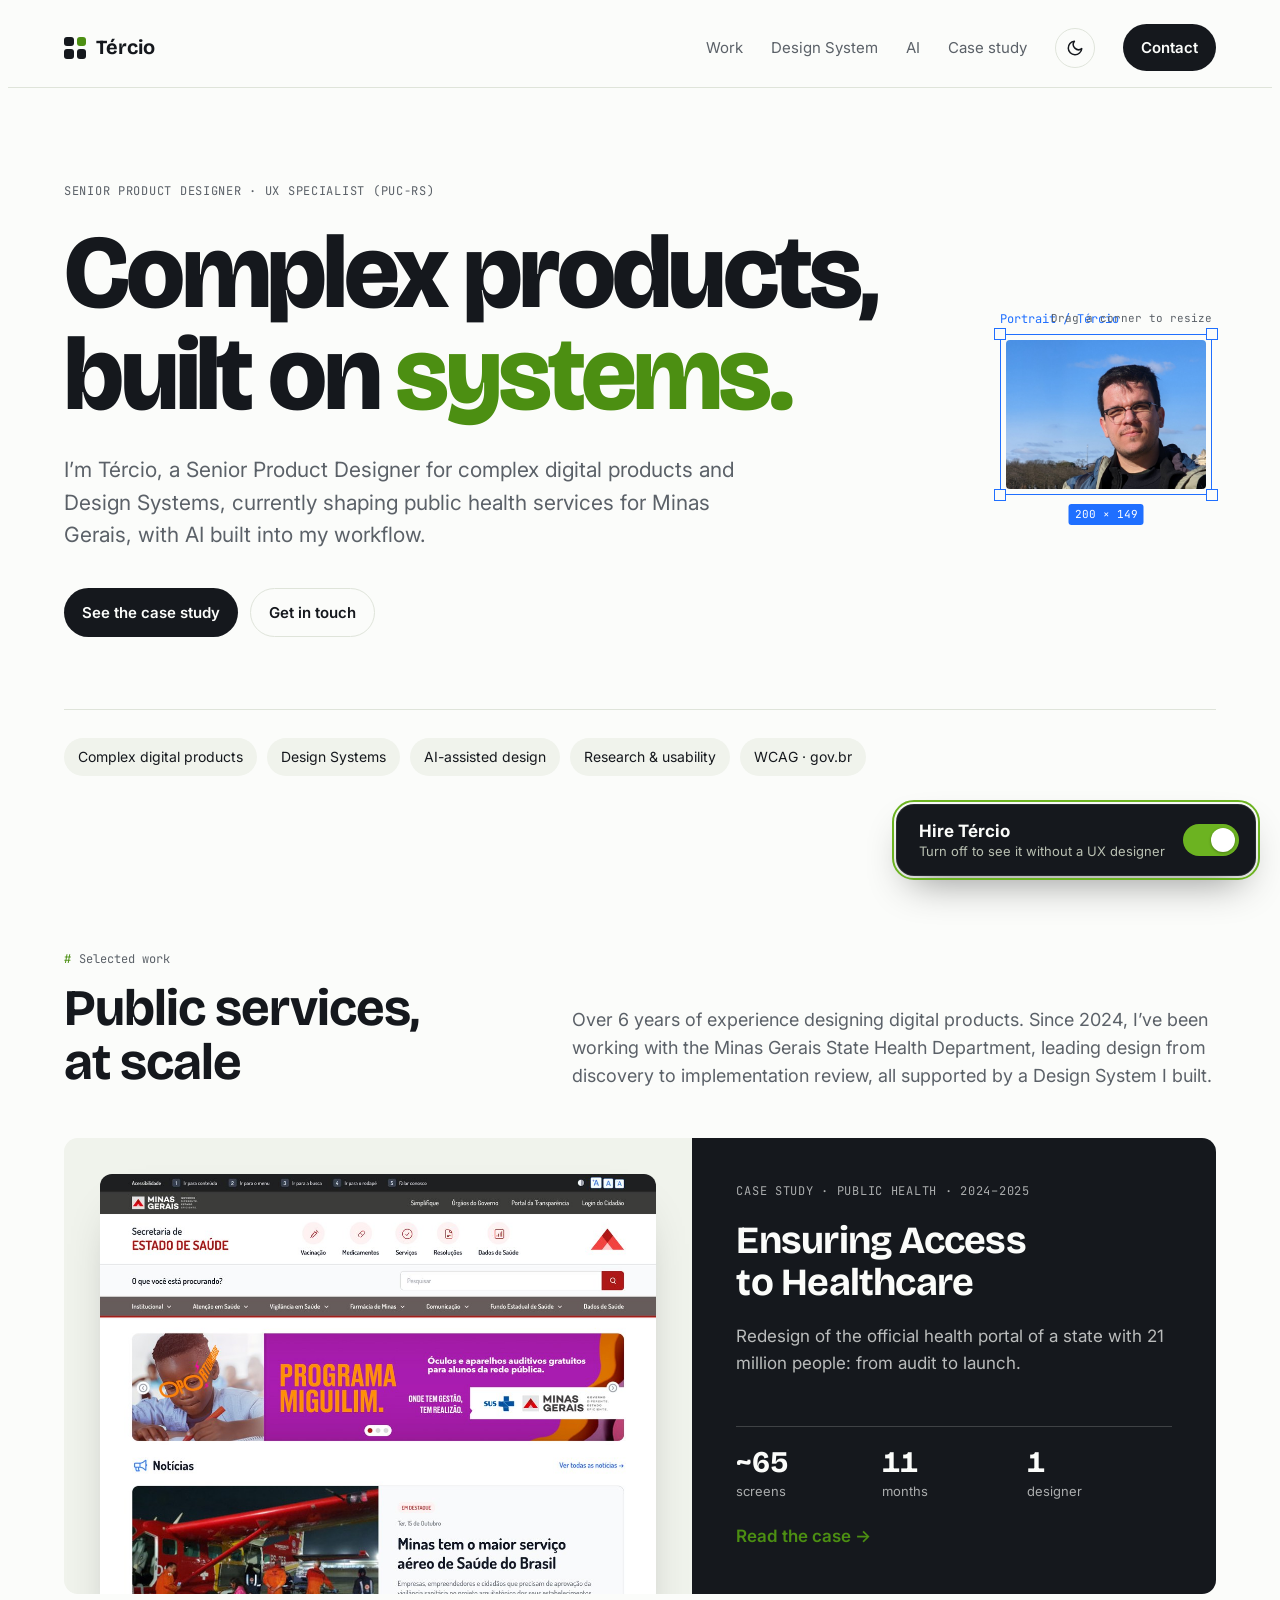
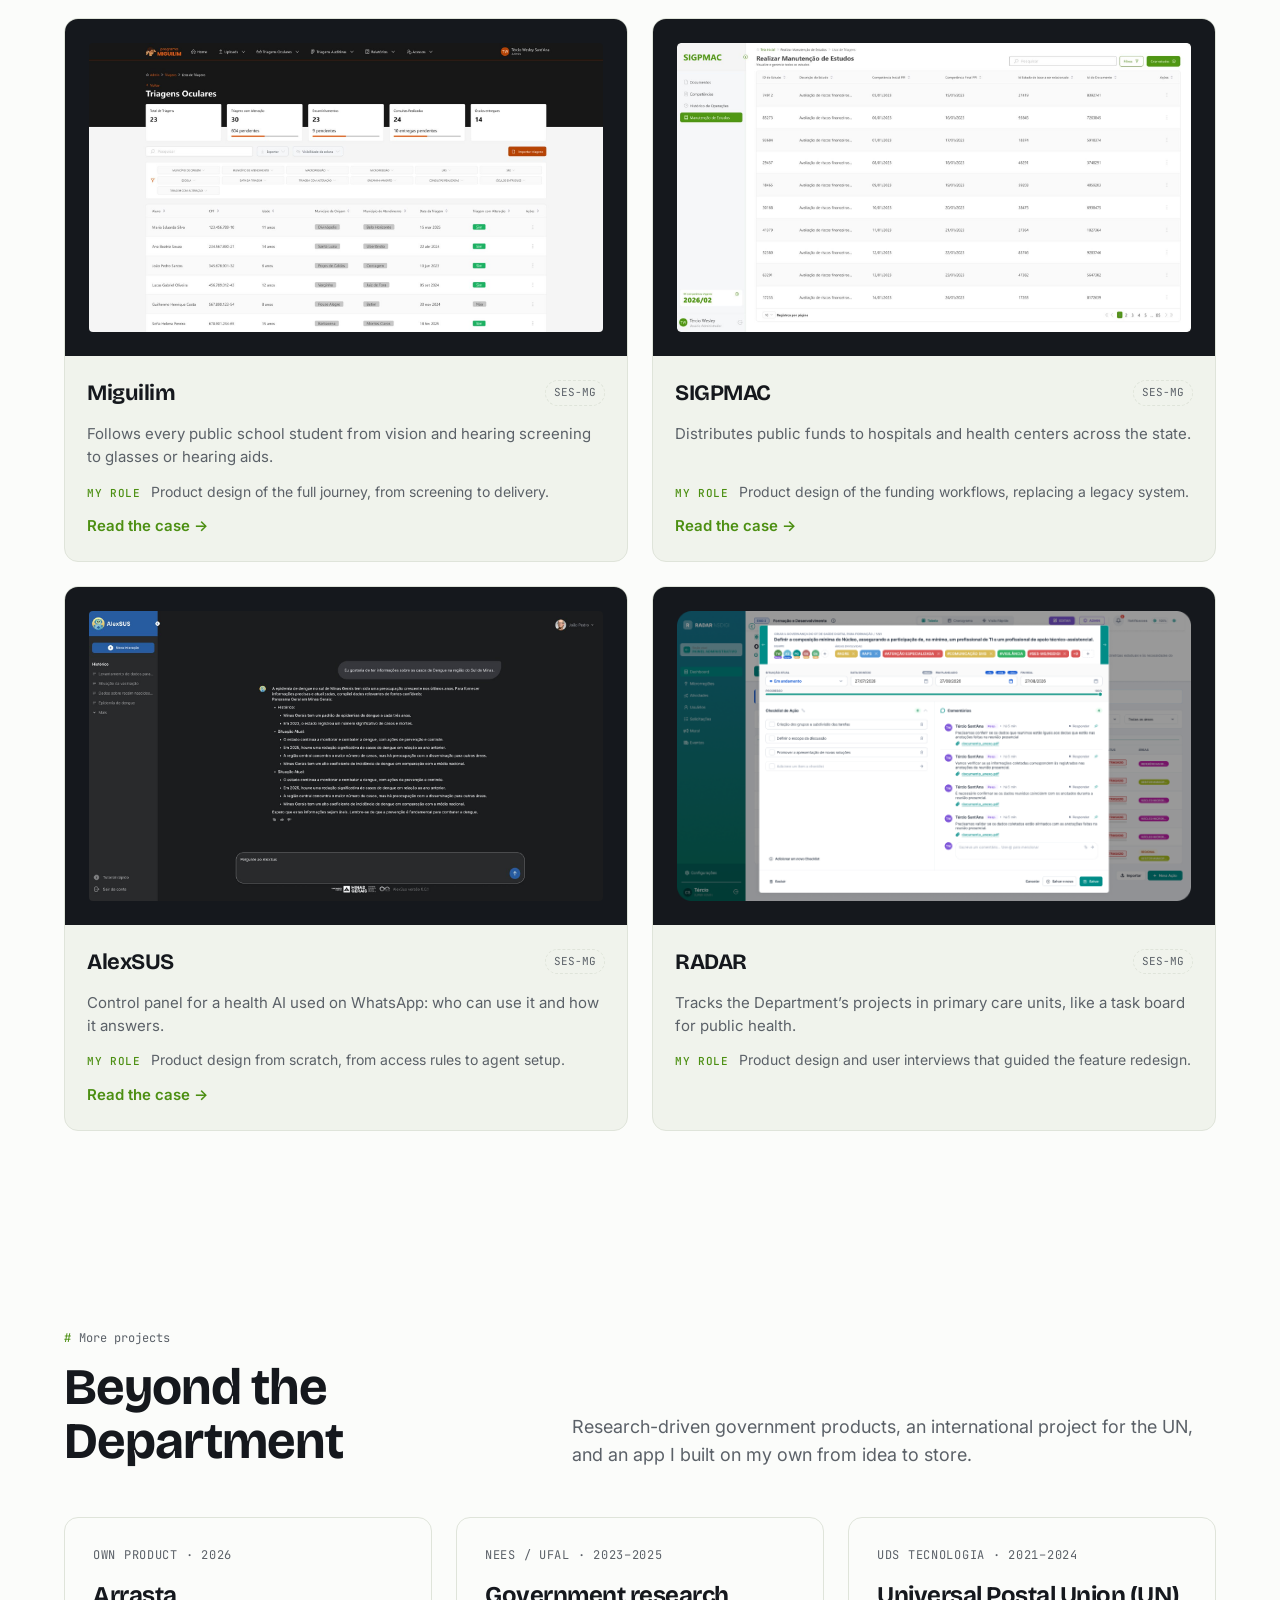
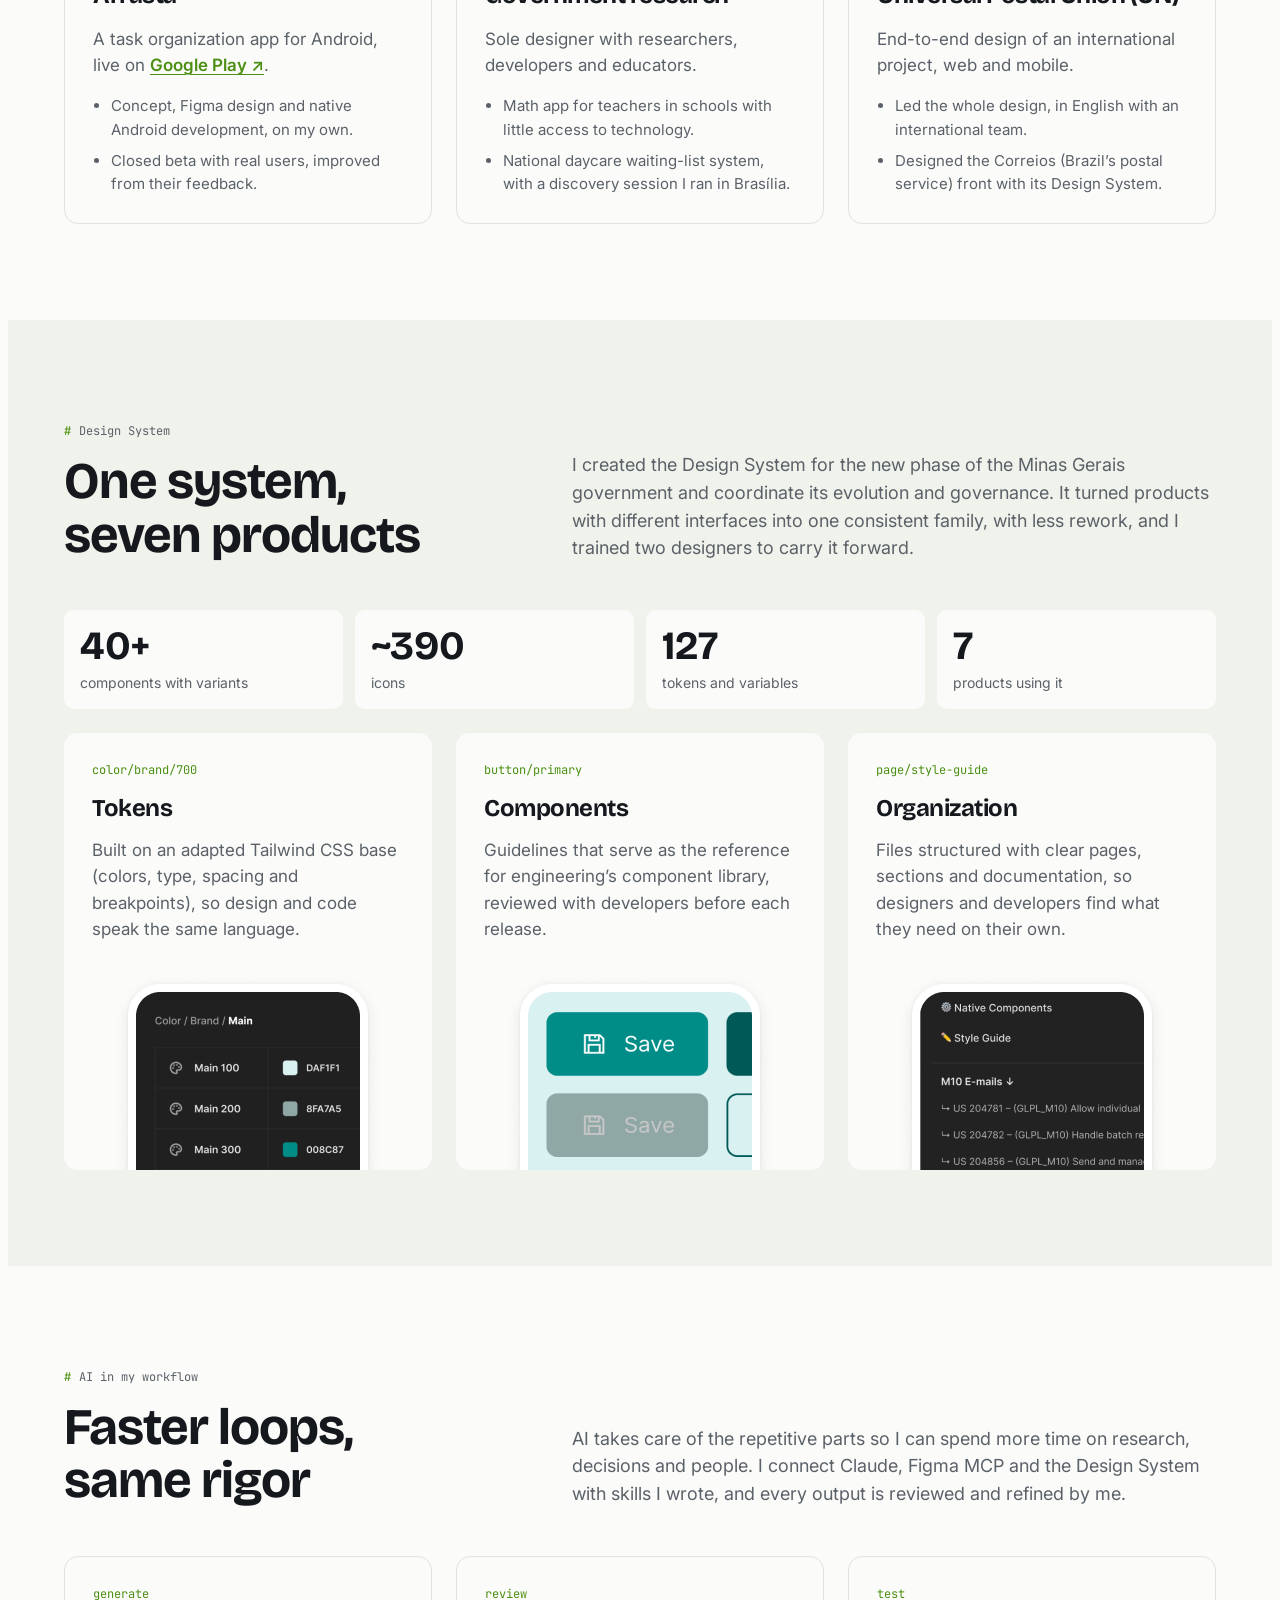
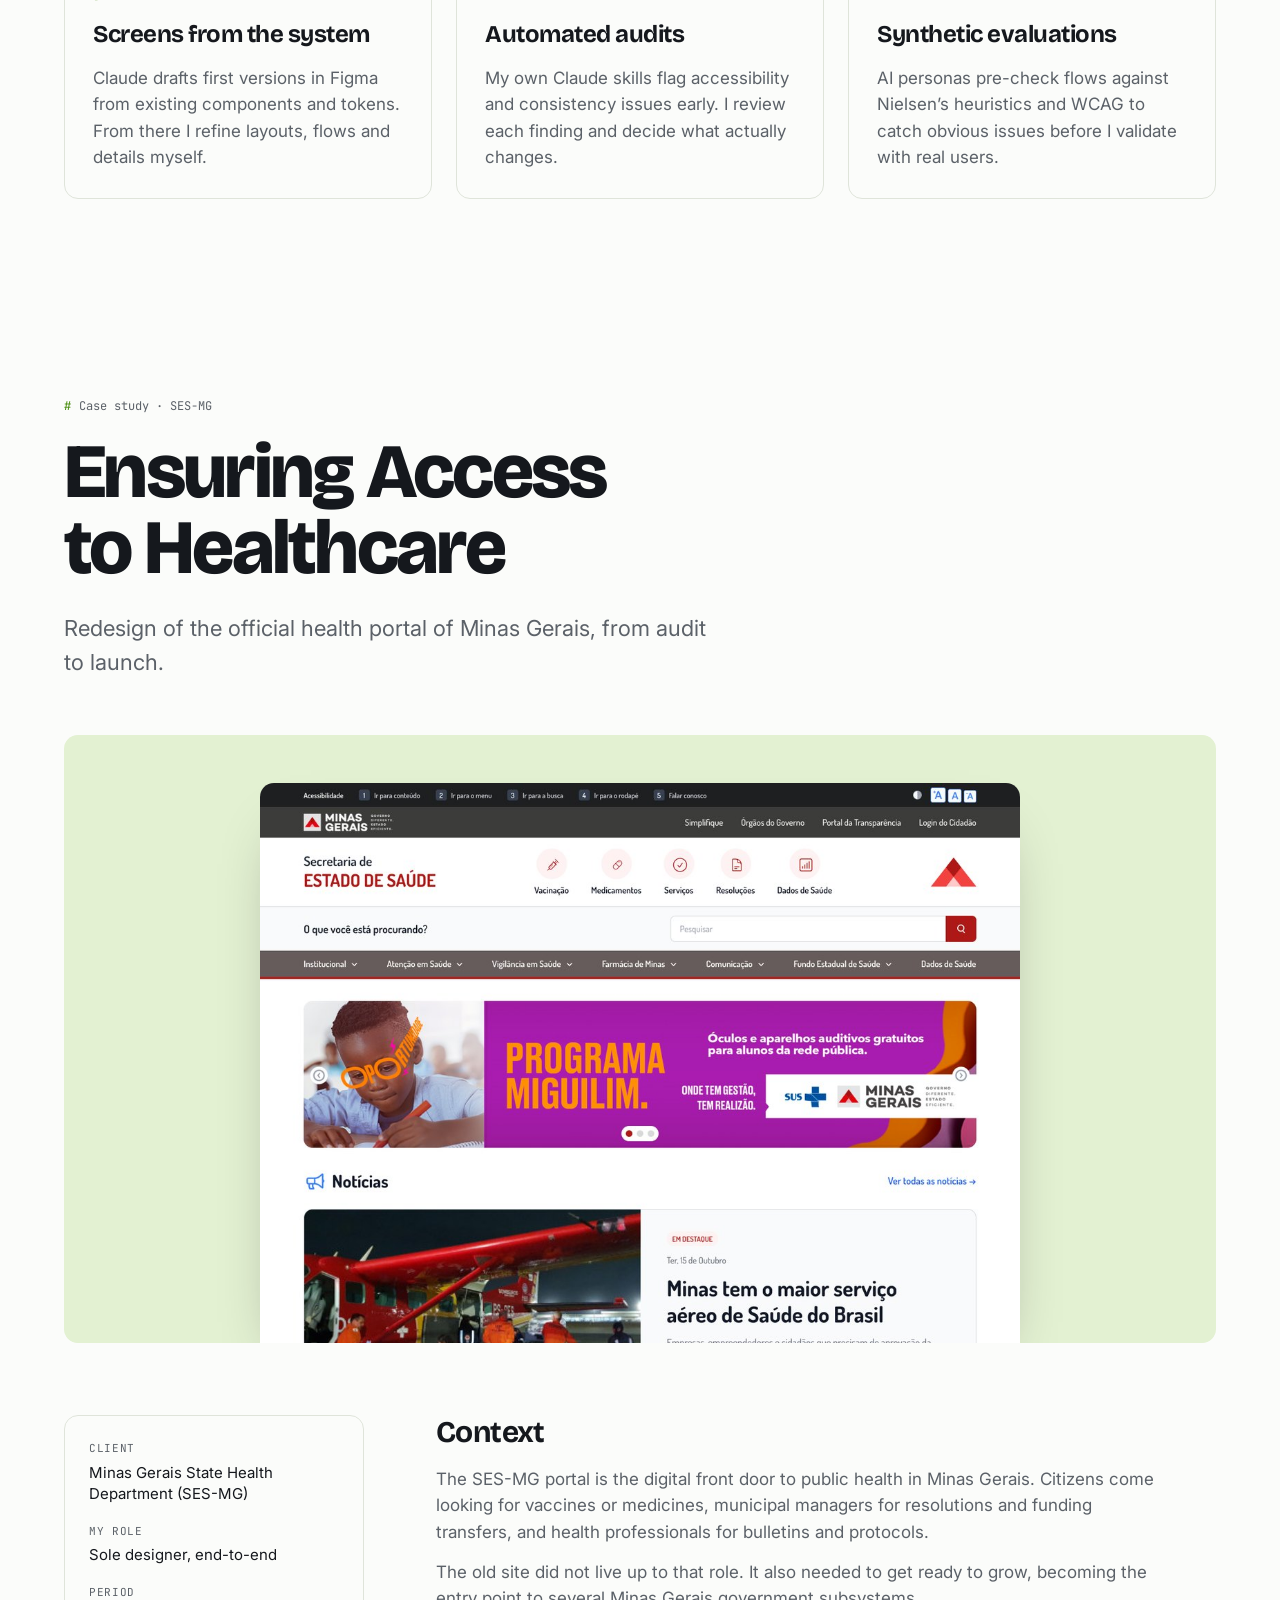
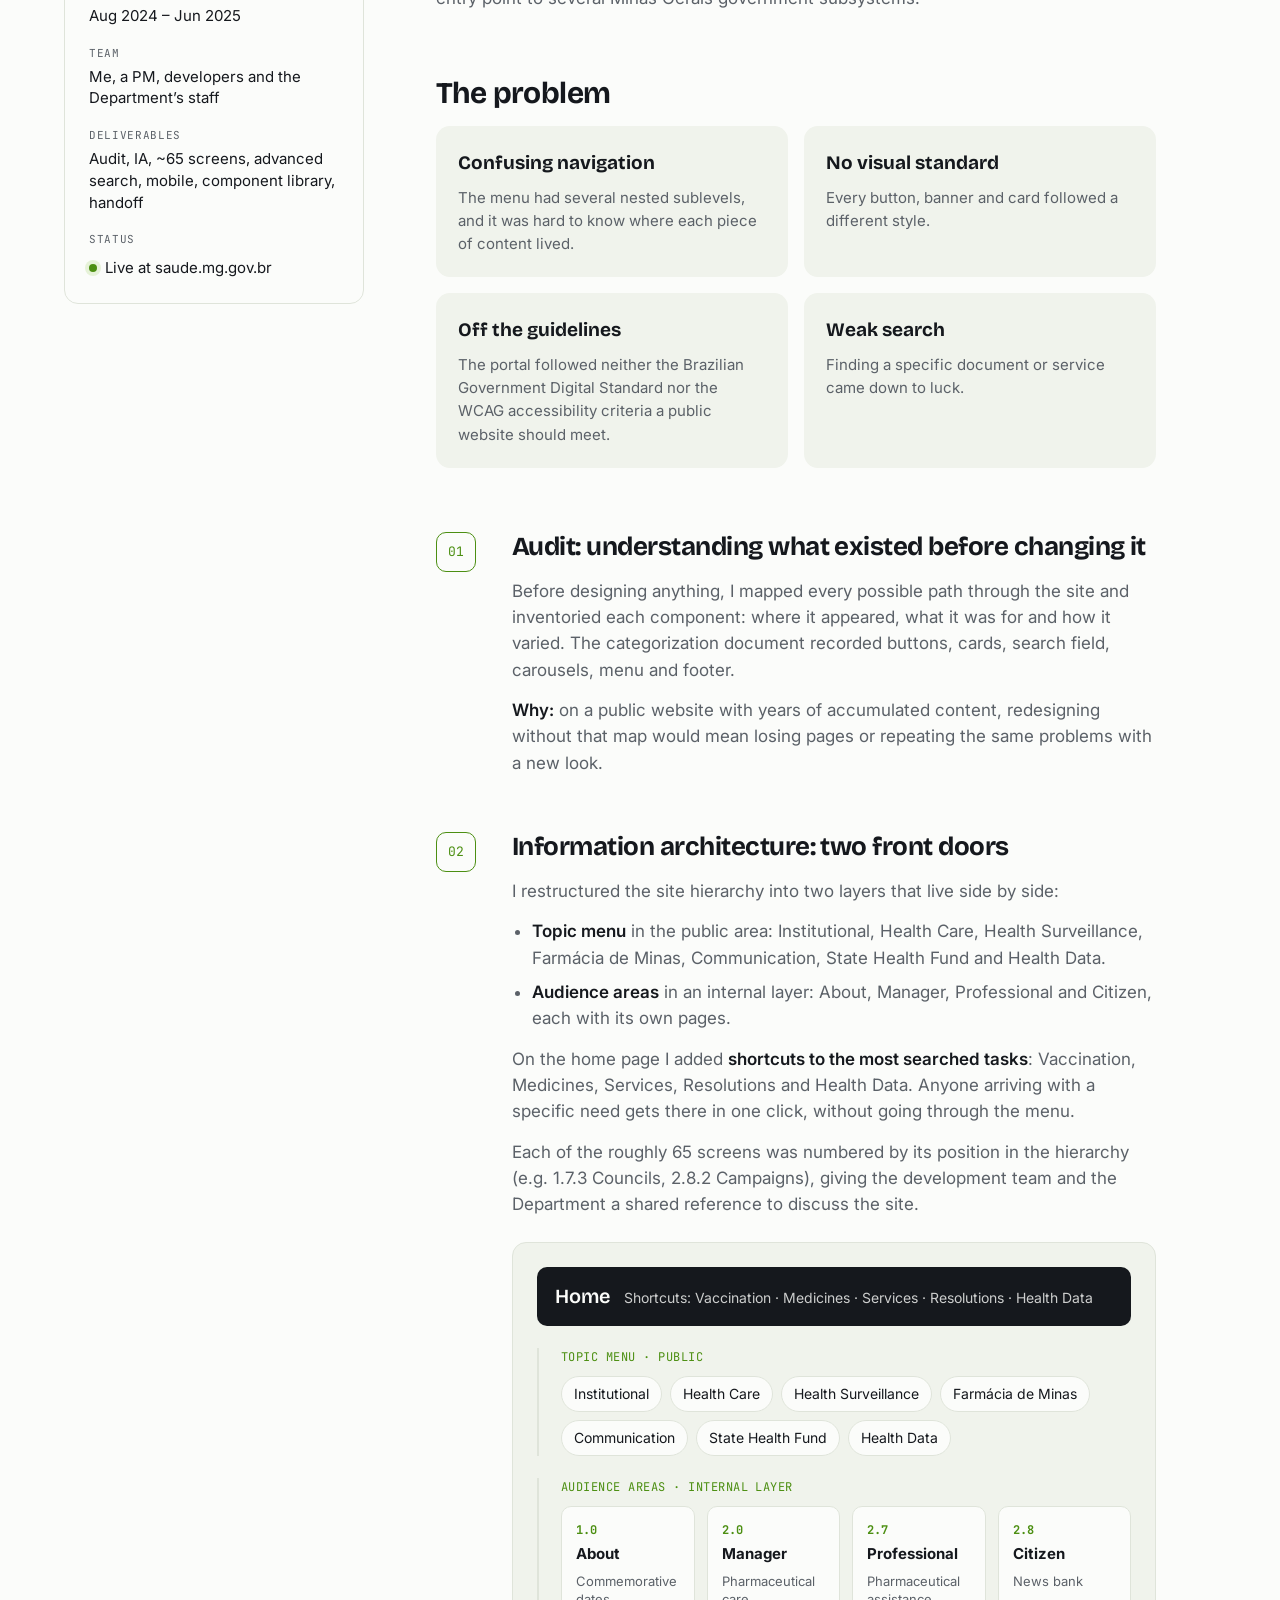
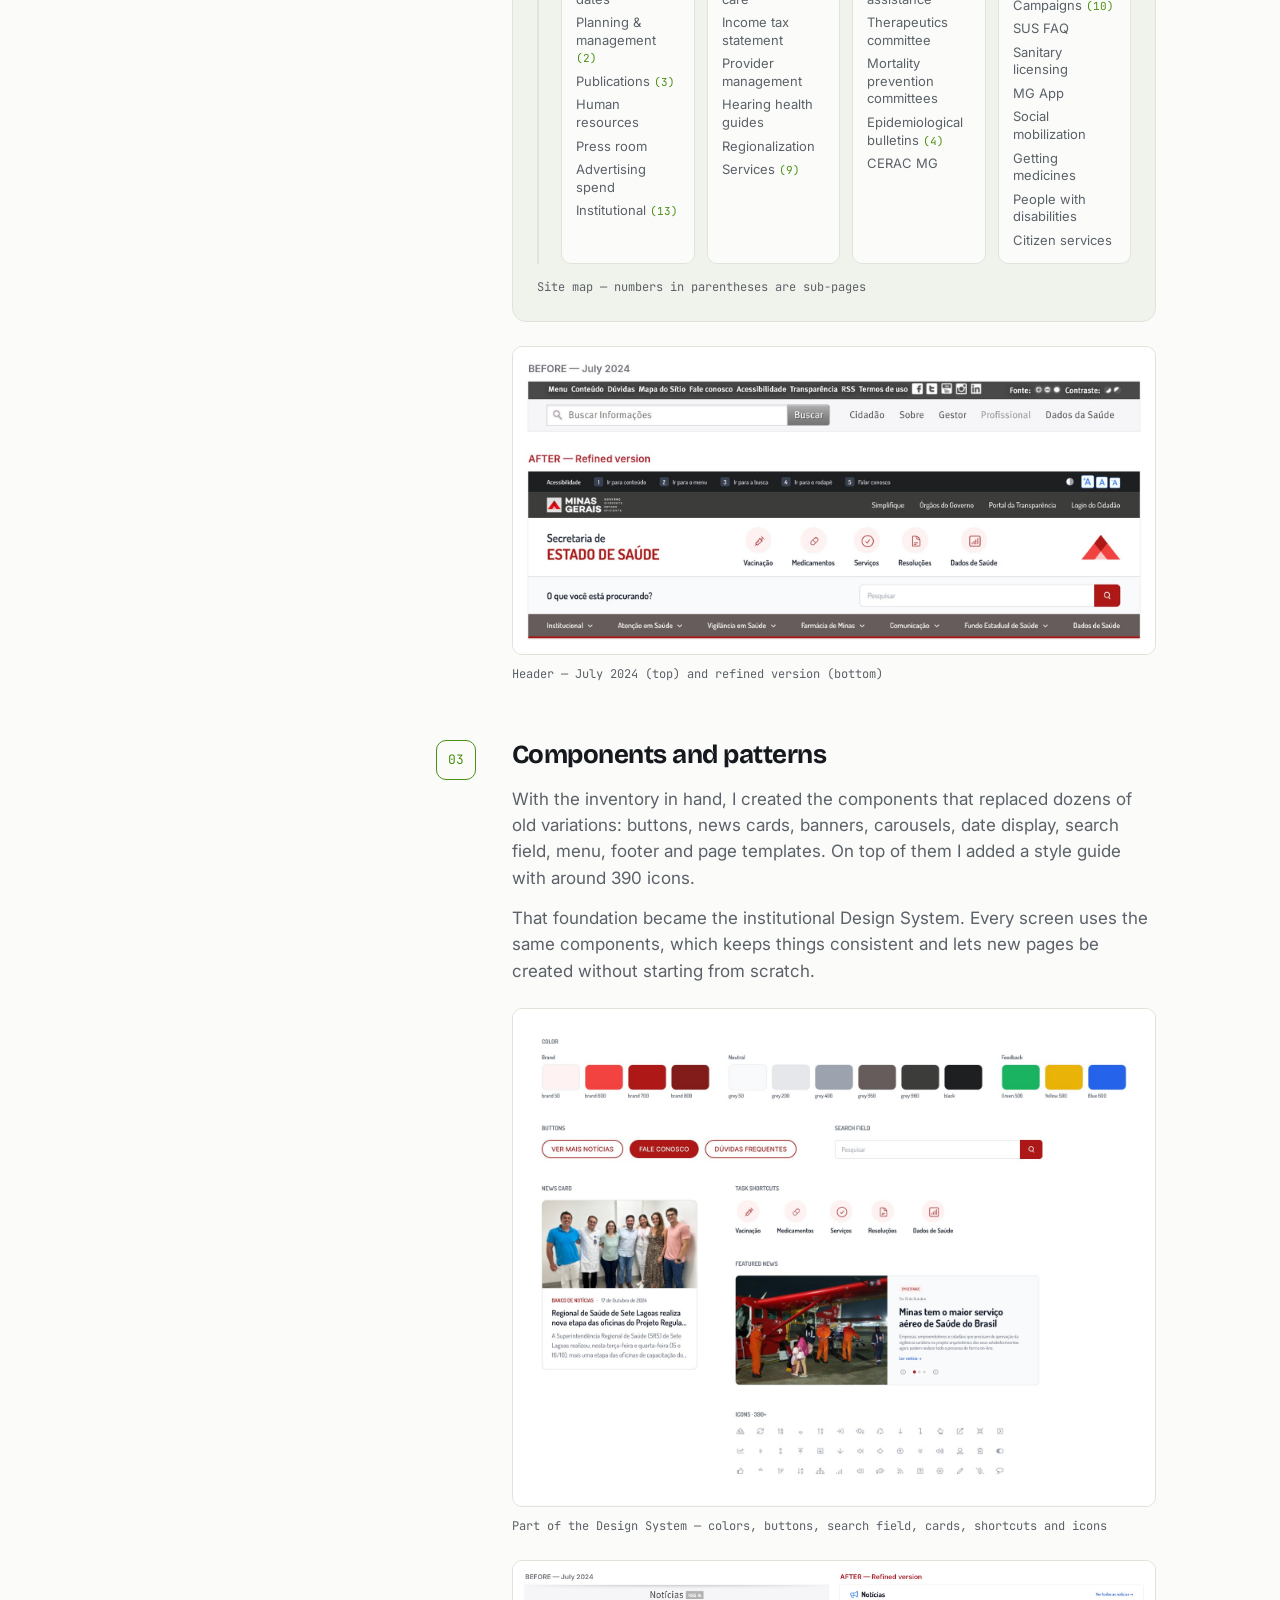
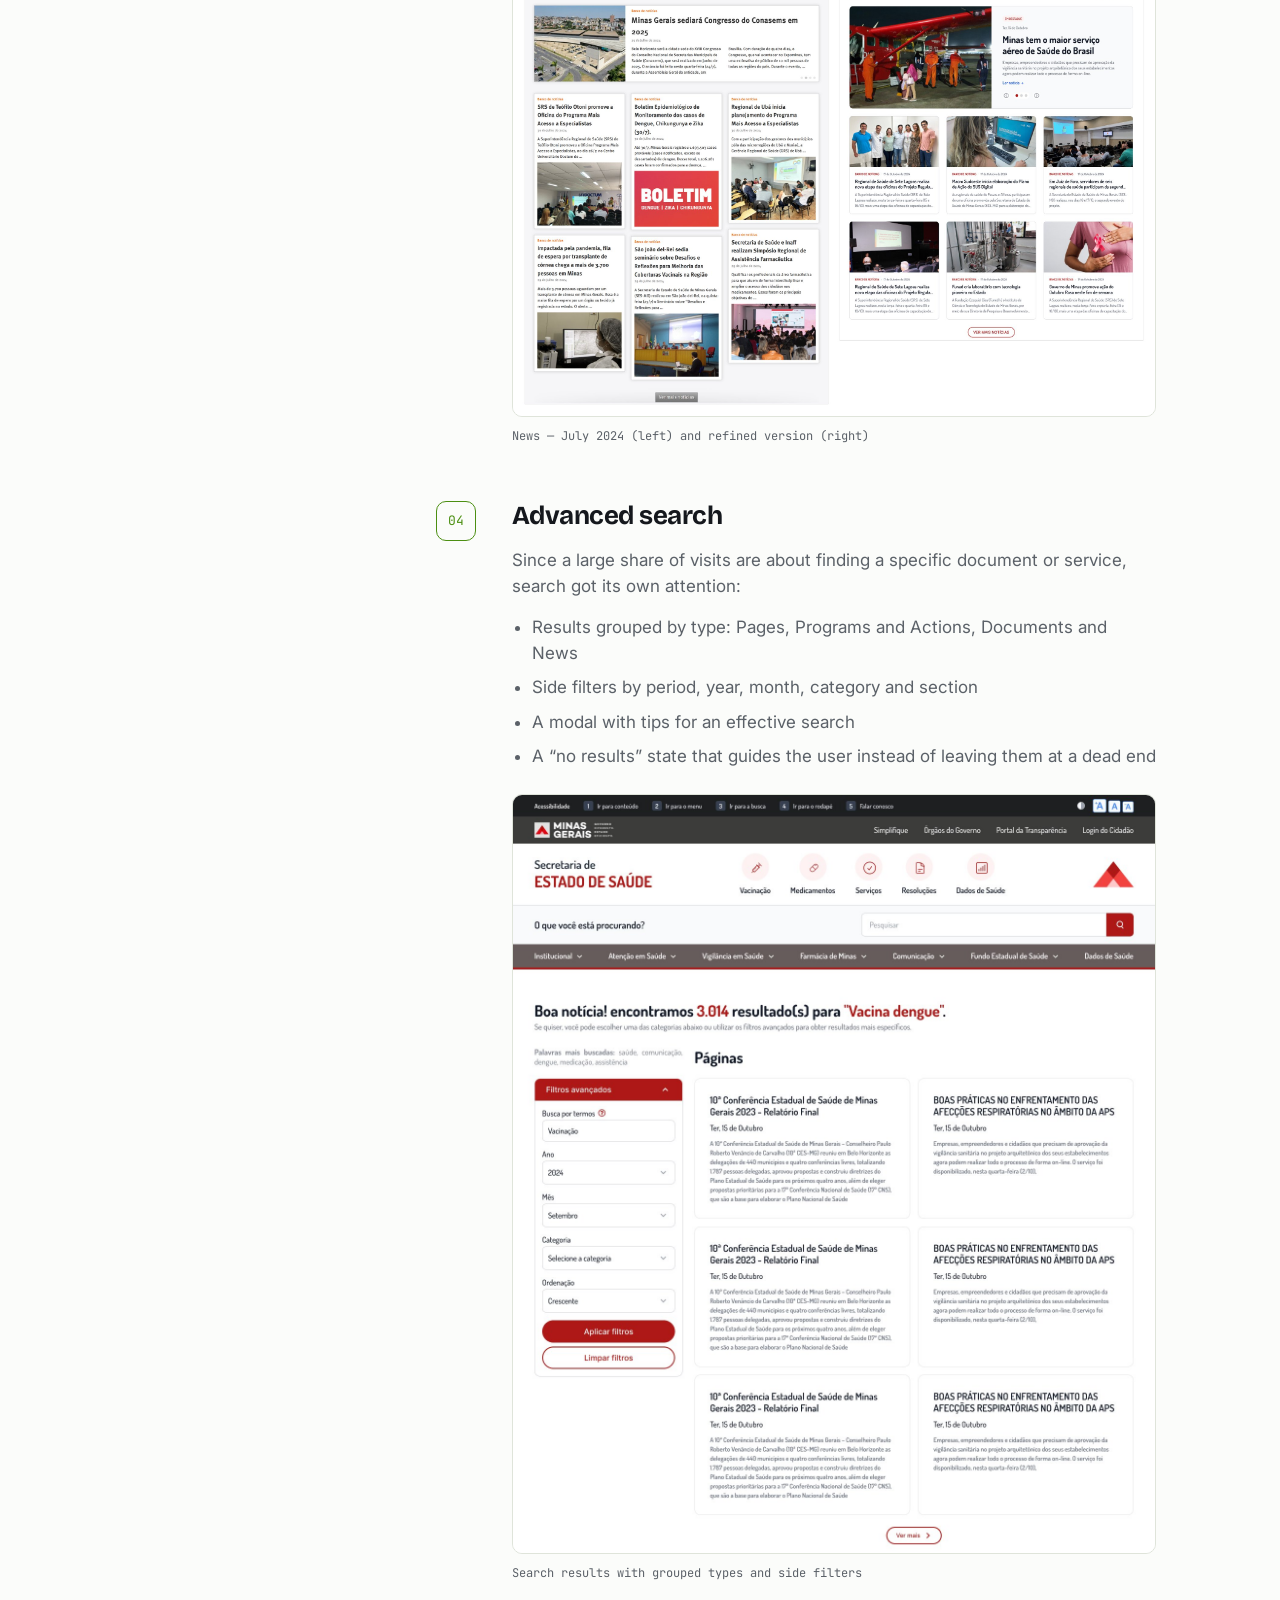
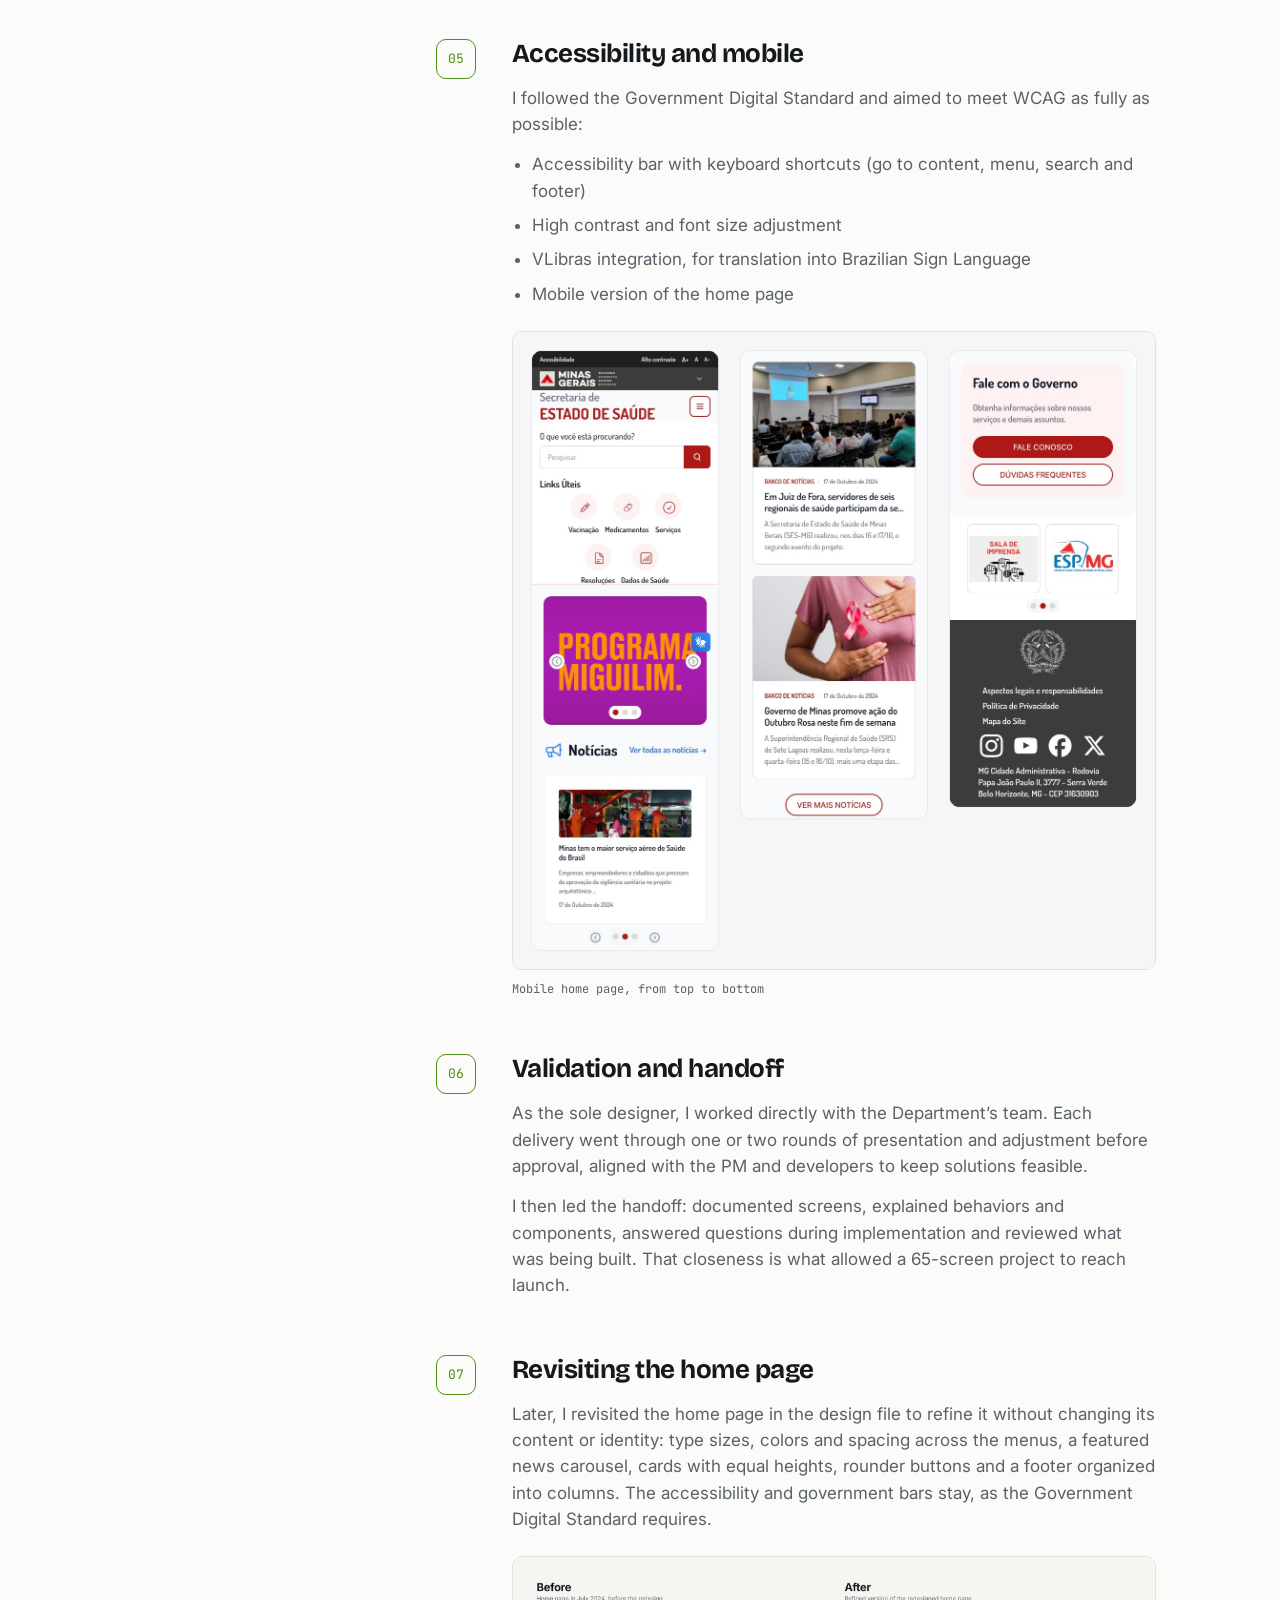
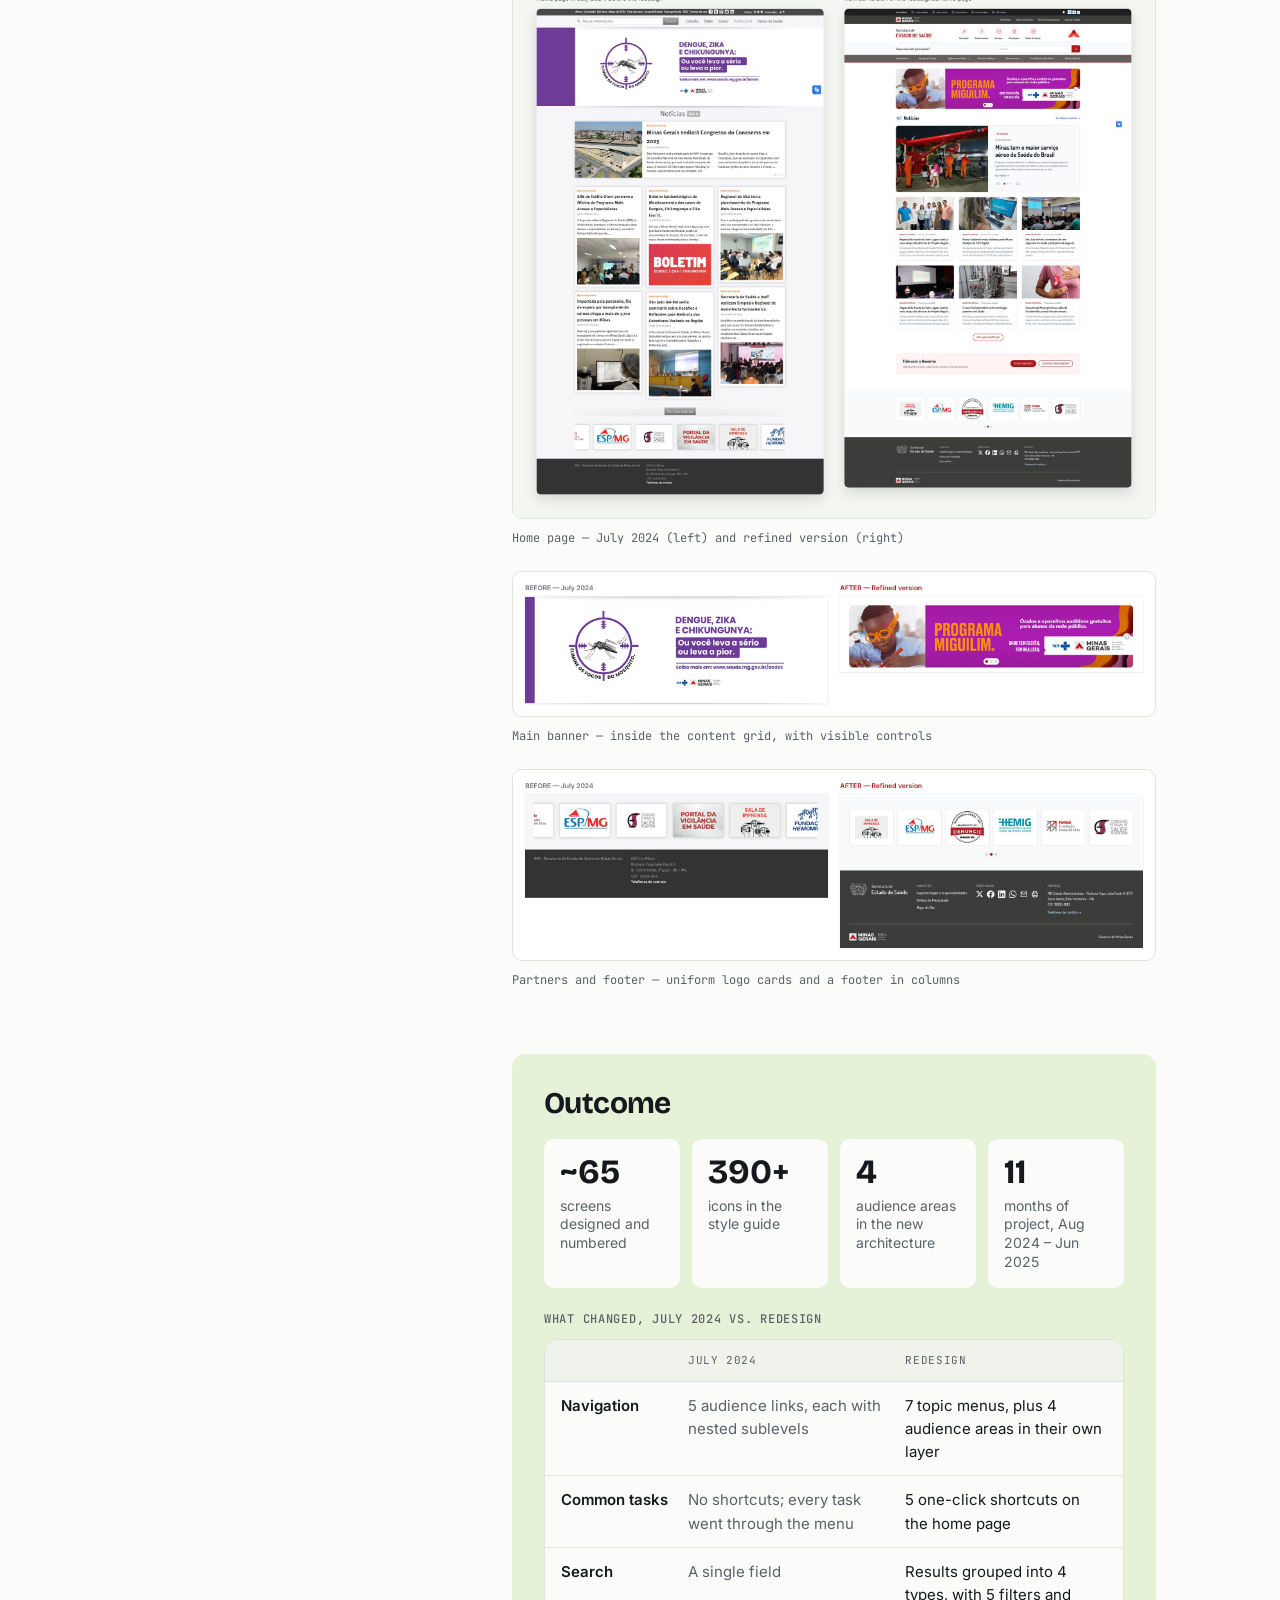
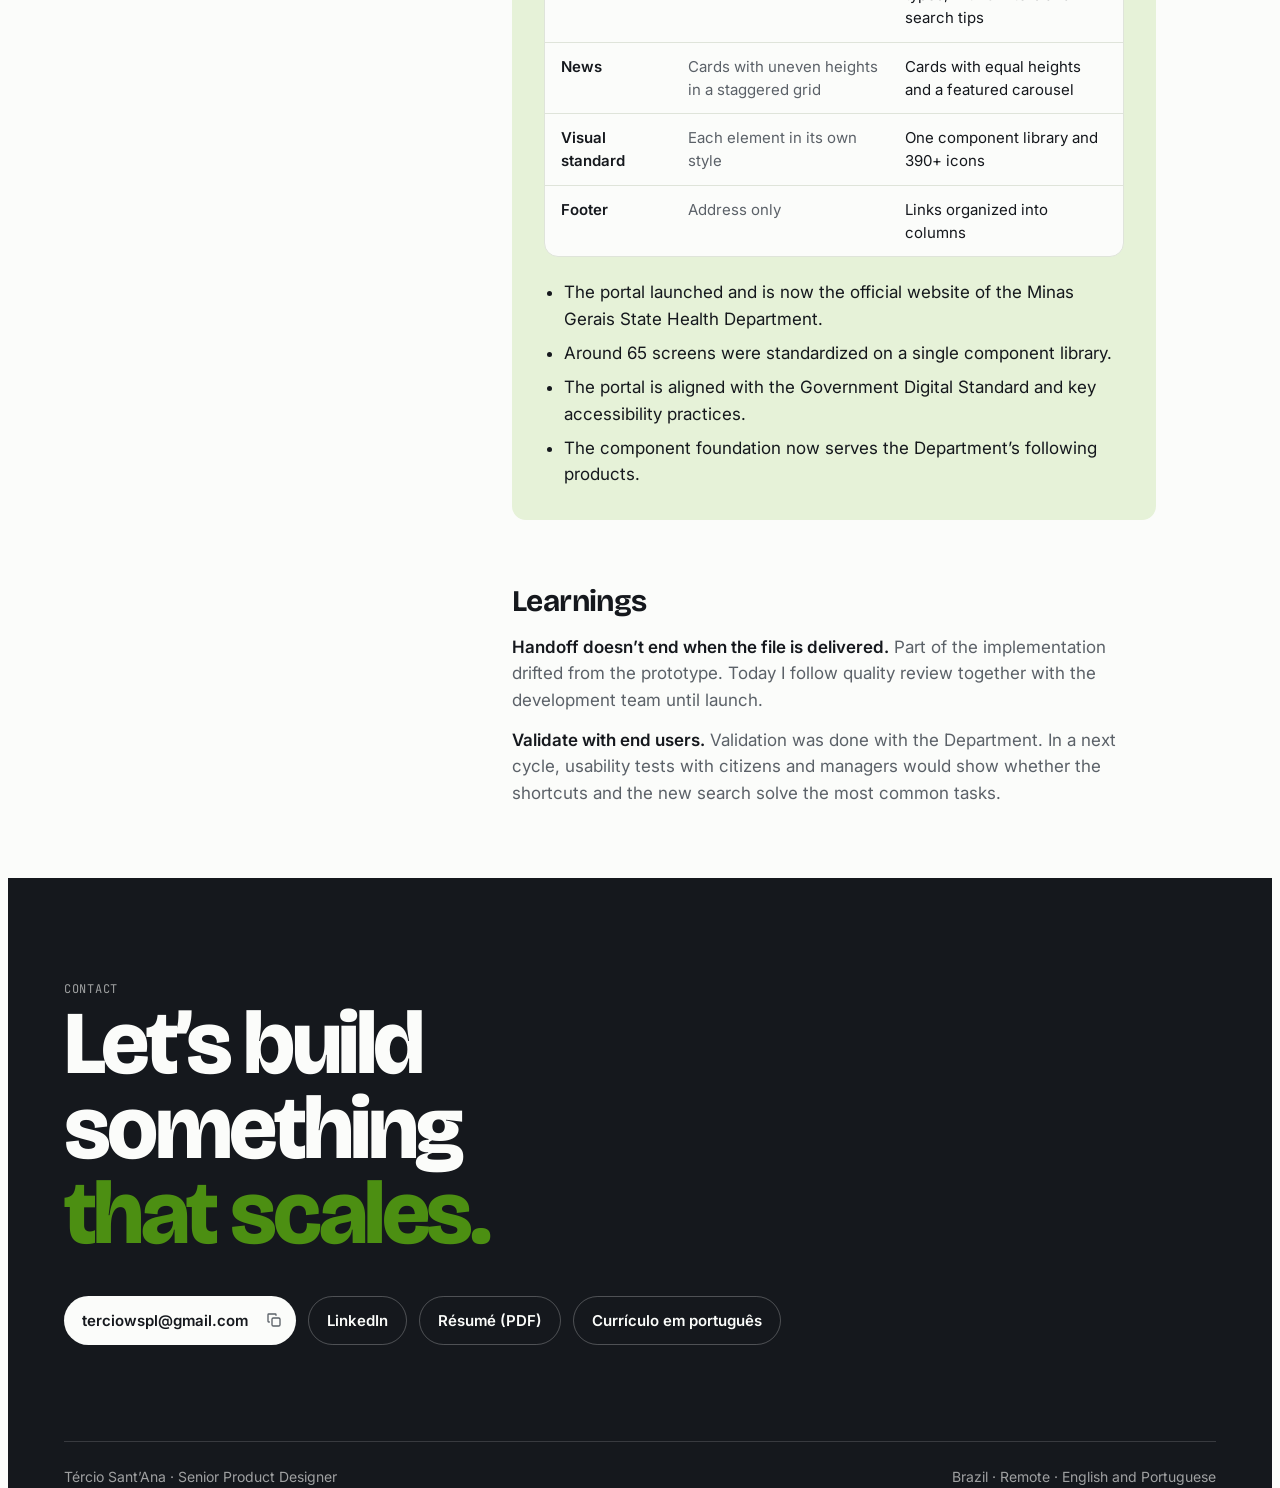
==== commit 41d2ae33: "Add short case pages for Miguilim, SIGPMAC and AlexSUS and link their cards Co-Authored-By: Claude O" ====
--- a/index.html
+++ b/index.html
@@ -106,7 +106,10 @@
 .sec__head p { color: var(--muted); font-size: 18px; max-width: 36em; }
 
 /* Work */
-.work { display: grid; grid-template-columns: repeat(3, 1fr); gap: 24px; }
+.work { display: grid; grid-template-columns: repeat(2, 1fr); gap: 24px; }
+a.tile { color: inherit; text-decoration: none; transition: border-color .2s, transform .2s; }
+a.tile:hover { border-color: var(--brand); transform: translateY(-2px); }
+.tile .more { font-weight: 600; color: var(--brand); font-size: 15px; }
 .feat { grid-column: 1 / -1; display: grid; grid-template-columns: 6fr 5fr; background: transparent; isolation: isolate; color: var(--on-ink); border-radius: var(--radius); overflow: hidden; text-decoration: none; }
 .feat__img { background: var(--surface); overflow: hidden; padding: 36px 36px 0; display: flex; align-items: flex-end; min-height: 100%; }
 .feat__img img { width: 100%; height: 470px; margin-bottom: -50px; object-fit: cover; object-position: 50% 0%; border-radius: 12px 12px 0 0; box-shadow: 0 24px 50px -28px rgba(0,0,0,.45); transition: transform .6s cubic-bezier(.2,.7,.2,1); }
@@ -562,28 +565,40 @@
           </div>
         </a>
 
+        <a class="tile tile--link" href="miguilim.html">
+          <div class="tile__img"><img src="assets/img/cases/miguilim-screening.jpg" width="560" height="315" alt="Miguilim: eye screening list with funnel cards at the top" loading="lazy"></div>
+          <div class="tile__body">
+          <div class="row"><h3>Miguilim</h3><span class="soon">SES-MG</span></div>
+          <p>Follows every public school student from vision and hearing screening to glasses or hearing aids.</p>
+          <p class="role"><b>My role</b> Product design of the full journey, from screening to delivery.</p>
+          <span class="more">Read the case →</span>
+        </div>
+        </a>
+        <a class="tile tile--link" href="sigpmac.html">
+          <div class="tile__img"><img src="assets/img/cases/sigpmac-period.jpg" width="560" height="315" alt="SIGPMAC: studies table with the current period fixed in the menu" loading="lazy"></div>
+          <div class="tile__body">
+          <div class="row"><h3>SIGPMAC</h3><span class="soon">SES-MG</span></div>
+          <p>Distributes public funds to hospitals and health centers across the state.</p>
+          <p class="role"><b>My role</b> Product design of the funding workflows, replacing a legacy system.</p>
+          <span class="more">Read the case →</span>
+        </div>
+        </a>
+        <a class="tile tile--link" href="alexsus.html">
+          <div class="tile__img"><img src="assets/img/cases/alexsus-chat.jpg" width="560" height="315" alt="AlexSUS: chat with a structured answer in dark mode" loading="lazy"></div>
+          <div class="tile__body">
+          <div class="row"><h3>AlexSUS</h3><span class="soon">SES-MG</span></div>
+          <p>Control panel for a health AI used on WhatsApp: who can use it and how it answers.</p>
+          <p class="role"><b>My role</b> Product design from scratch, from access rules to agent setup.</p>
+          <span class="more">Read the case →</span>
+        </div>
+        </a>
         <article class="tile">
           <div class="tile__img"><img src="assets/img/gallery-radar.png" width="560" height="315" alt="Radar: action detail screen with checklist and comments"></div>
           <div class="tile__body">
           <div class="row"><h3>RADAR</h3><span class="soon">SES-MG</span></div>
           <p>Tracks the Department’s projects in primary care units, like a task board for public health.</p>
           <p class="role"><b>My role</b> Product design and user interviews that guided the feature redesign.</p>
-        </div>
-        </article>
-        <article class="tile">
-          <div class="tile__img"><img src="assets/img/gallery-sigpmac.png" width="560" height="315" alt="SIGPMAC: studies maintenance table"></div>
-          <div class="tile__body">
-          <div class="row"><h3>SIGPMAC</h3><span class="soon">SES-MG</span></div>
-          <p>Distributes public funds to hospitals and health centers across the state.</p>
-          <p class="role"><b>My role</b> Product design of the funding workflows, on the shared Design System.</p>
-        </div>
-        </article>
-        <article class="tile">
-          <div class="tile__img"><img src="assets/img/gallery-alexsus.png" width="560" height="315" alt="AlexSUS: teams list in dark mode"></div>
-          <div class="tile__body">
-          <div class="row"><h3>AlexSUS</h3><span class="soon">SES-MG</span></div>
-          <p>AI assistant that gathers and summarizes regional data for senior leadership.</p>
-          <p class="role"><b>My role</b> Product design of the assistant’s interface on the shared Design System.</p>
+          <span class="more" aria-hidden="true" style="visibility:hidden">·</span>
         </div>
         </article>
       </div>
@@ -851,8 +866,8 @@
     <div class="contact__row">
       <span class="mailgrp"><a href="mailto:terciowspl@gmail.com">terciowspl@gmail.com</a><button type="button" class="copy" data-copy="terciowspl@gmail.com" aria-label="Copy email address" title="Copy email"><svg class="ic-copy" width="16" height="16" viewBox="0 0 24 24" fill="none" stroke="currentColor" stroke-width="2" stroke-linecap="round" stroke-linejoin="round" aria-hidden="true"><rect x="9" y="9" width="12" height="12" rx="2"/><path d="M5 15H4a1 1 0 0 1-1-1V4a1 1 0 0 1 1-1h10a1 1 0 0 1 1 1v1"/></svg><svg class="ic-ok" width="16" height="16" viewBox="0 0 24 24" fill="none" stroke="currentColor" stroke-width="2.4" stroke-linecap="round" stroke-linejoin="round" aria-hidden="true"><path d="M5 12.5l4.5 4.5L19 7.5"/></svg><span class="copy__tip" aria-hidden="true">Copied</span></button><span class="sr-only" aria-live="polite"></span></span>
       <a class="btn btn--ghost" href="https://www.linkedin.com/in/terciosantanadesign" target="_blank" rel="noopener">LinkedIn</a>
-      <a class="btn btn--ghost" href="assets/tercio-santana-resume-en.pdf?v=2" download>Résumé (PDF)</a>
-      <a class="btn btn--ghost" href="assets/tercio-santana-resume-pt.pdf?v=2" download lang="pt-BR">Currículo em português</a>
+      <a class="btn btn--ghost" href="assets/tercio-santana-resume-en.pdf?v=3" download>Résumé (PDF)</a>
+      <a class="btn btn--ghost" href="assets/tercio-santana-resume-pt.pdf?v=3" download lang="pt-BR">Currículo em português</a>
     </div>
     <div class="foot">
       <span>Tércio Sant’Ana · Senior Product Designer</span>
@@ -962,7 +977,14 @@
     var on = b.getAttribute('aria-checked') === 'true';
     h.classList.add('ux-anim'); clearTimeout(tm); tm = setTimeout(function () { h.classList.remove('ux-anim'); }, 1200);
     b.setAttribute('aria-checked', on ? 'false' : 'true');
+    var anchor = scrollY > 0 && document.elementFromPoint(innerWidth / 2, innerHeight / 3);
+    anchor = anchor && (anchor.closest('.step, .tile, .pcard, .block, .feat, .sec__head, section, footer') || anchor);
+    var top0 = anchor ? anchor.getBoundingClientRect().top : 0;
     h.classList.toggle('no-ux', on);
+    if (anchor) {
+      var t0 = performance.now();
+      (function keep() { window.scrollBy(0, anchor.getBoundingClientRect().top - top0); if (performance.now() - t0 < 1300) requestAnimationFrame(keep); })();
+    }
     b.querySelector('.hire__msg').textContent = on ? 'No UX designer here. Turn on to fix it.' : 'Turn off to see it without a UX designer';
   });
 })();
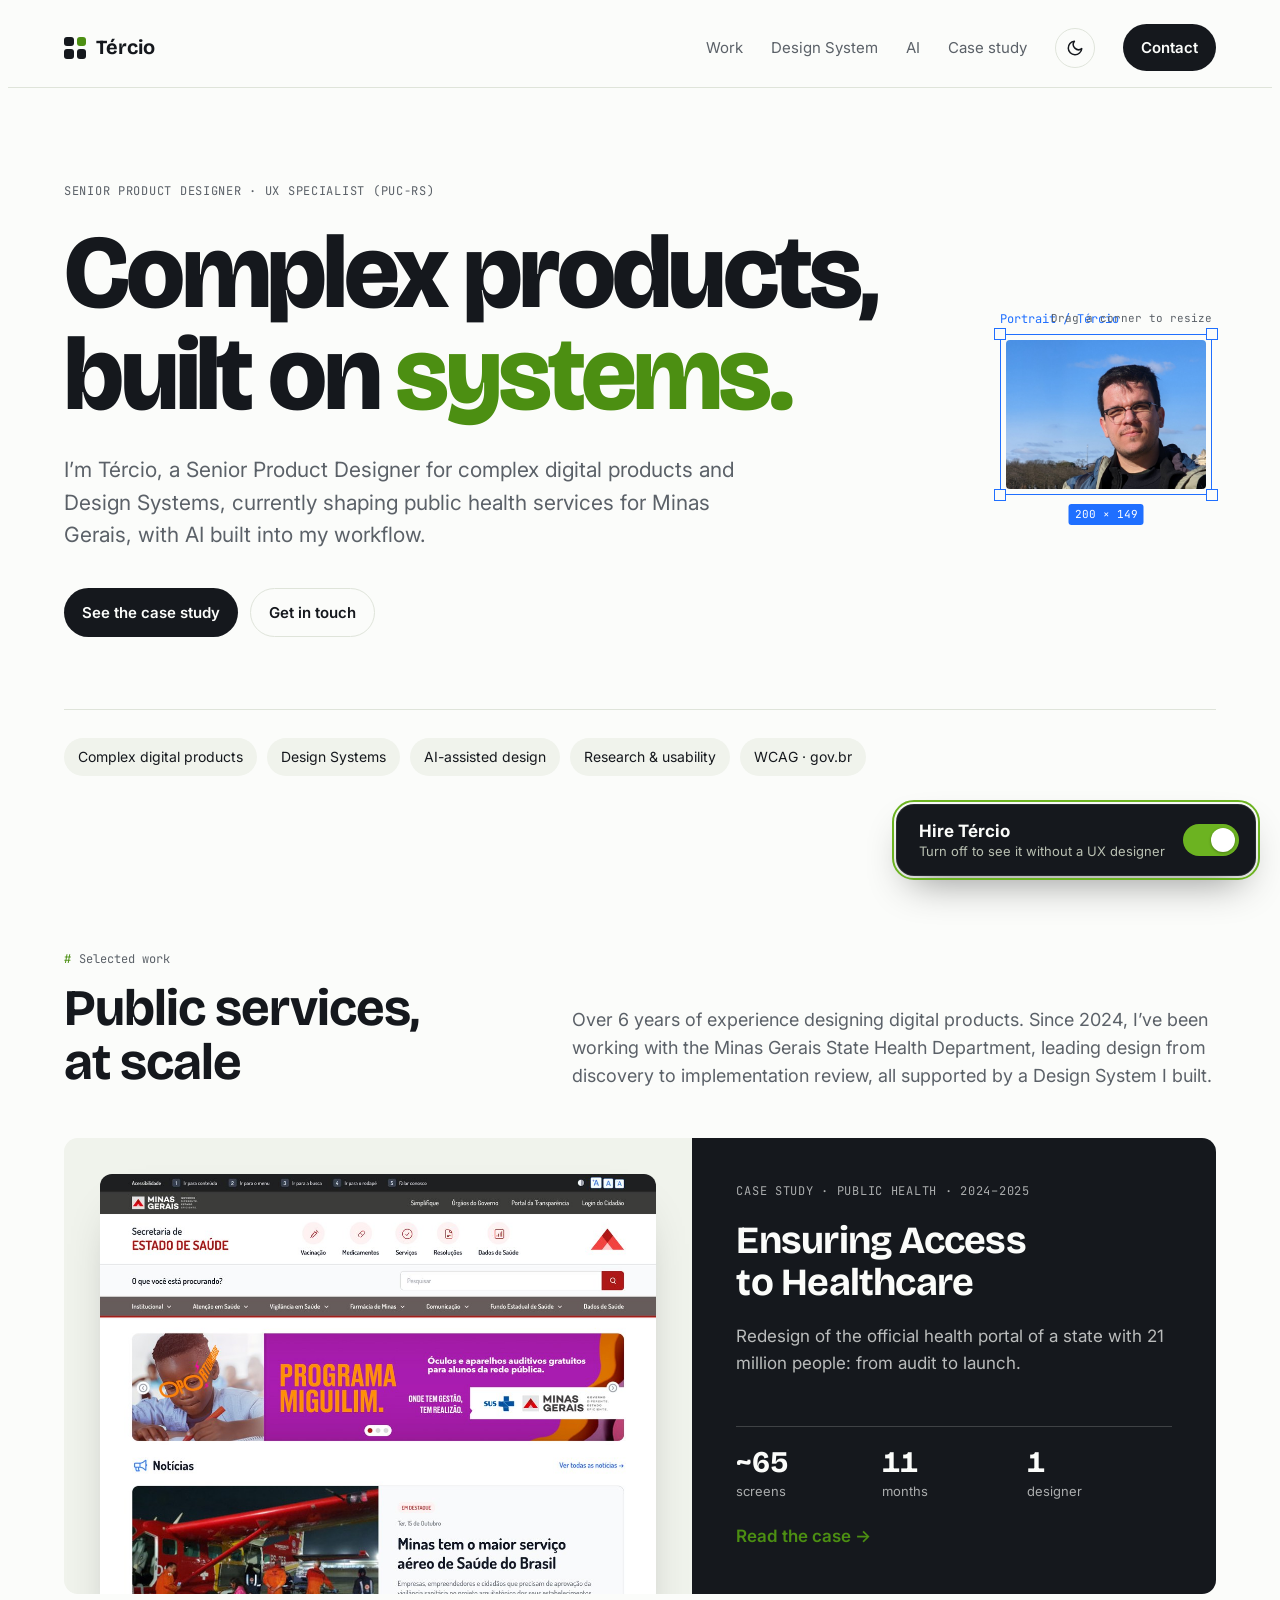
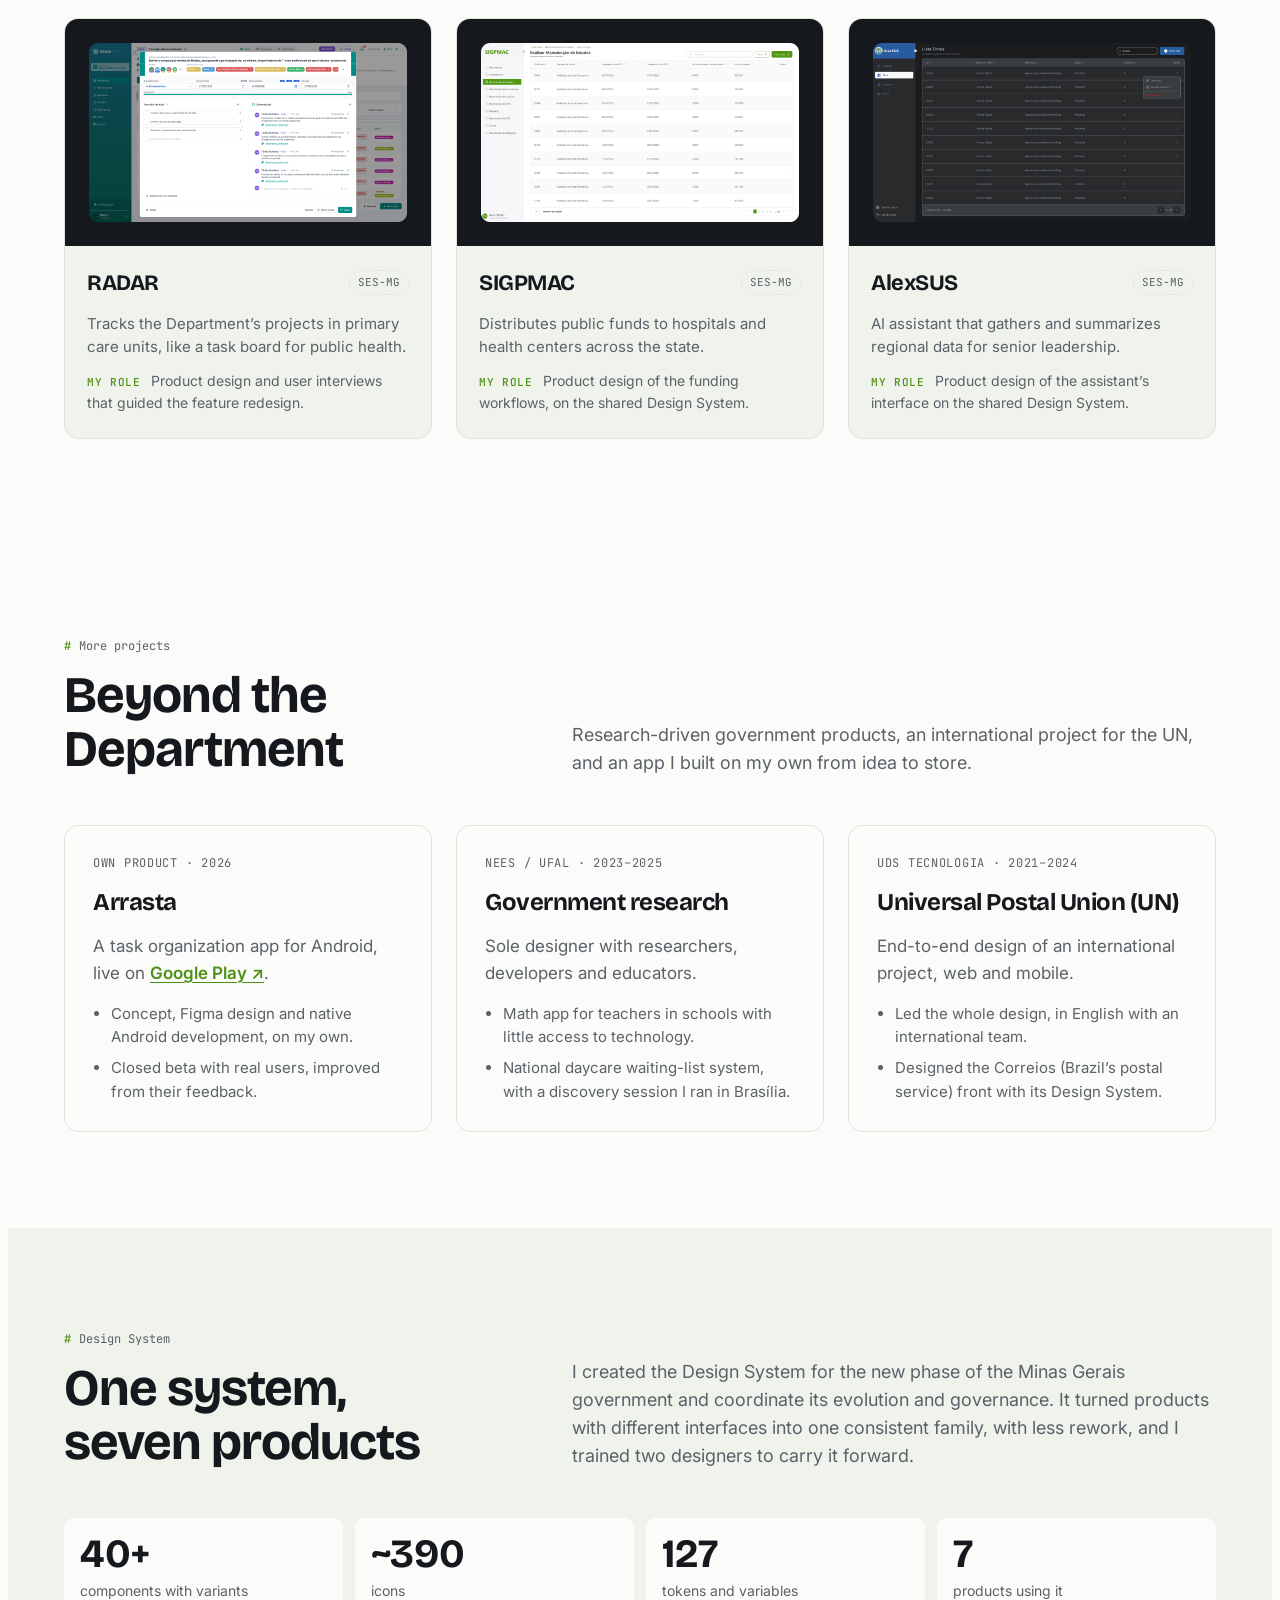
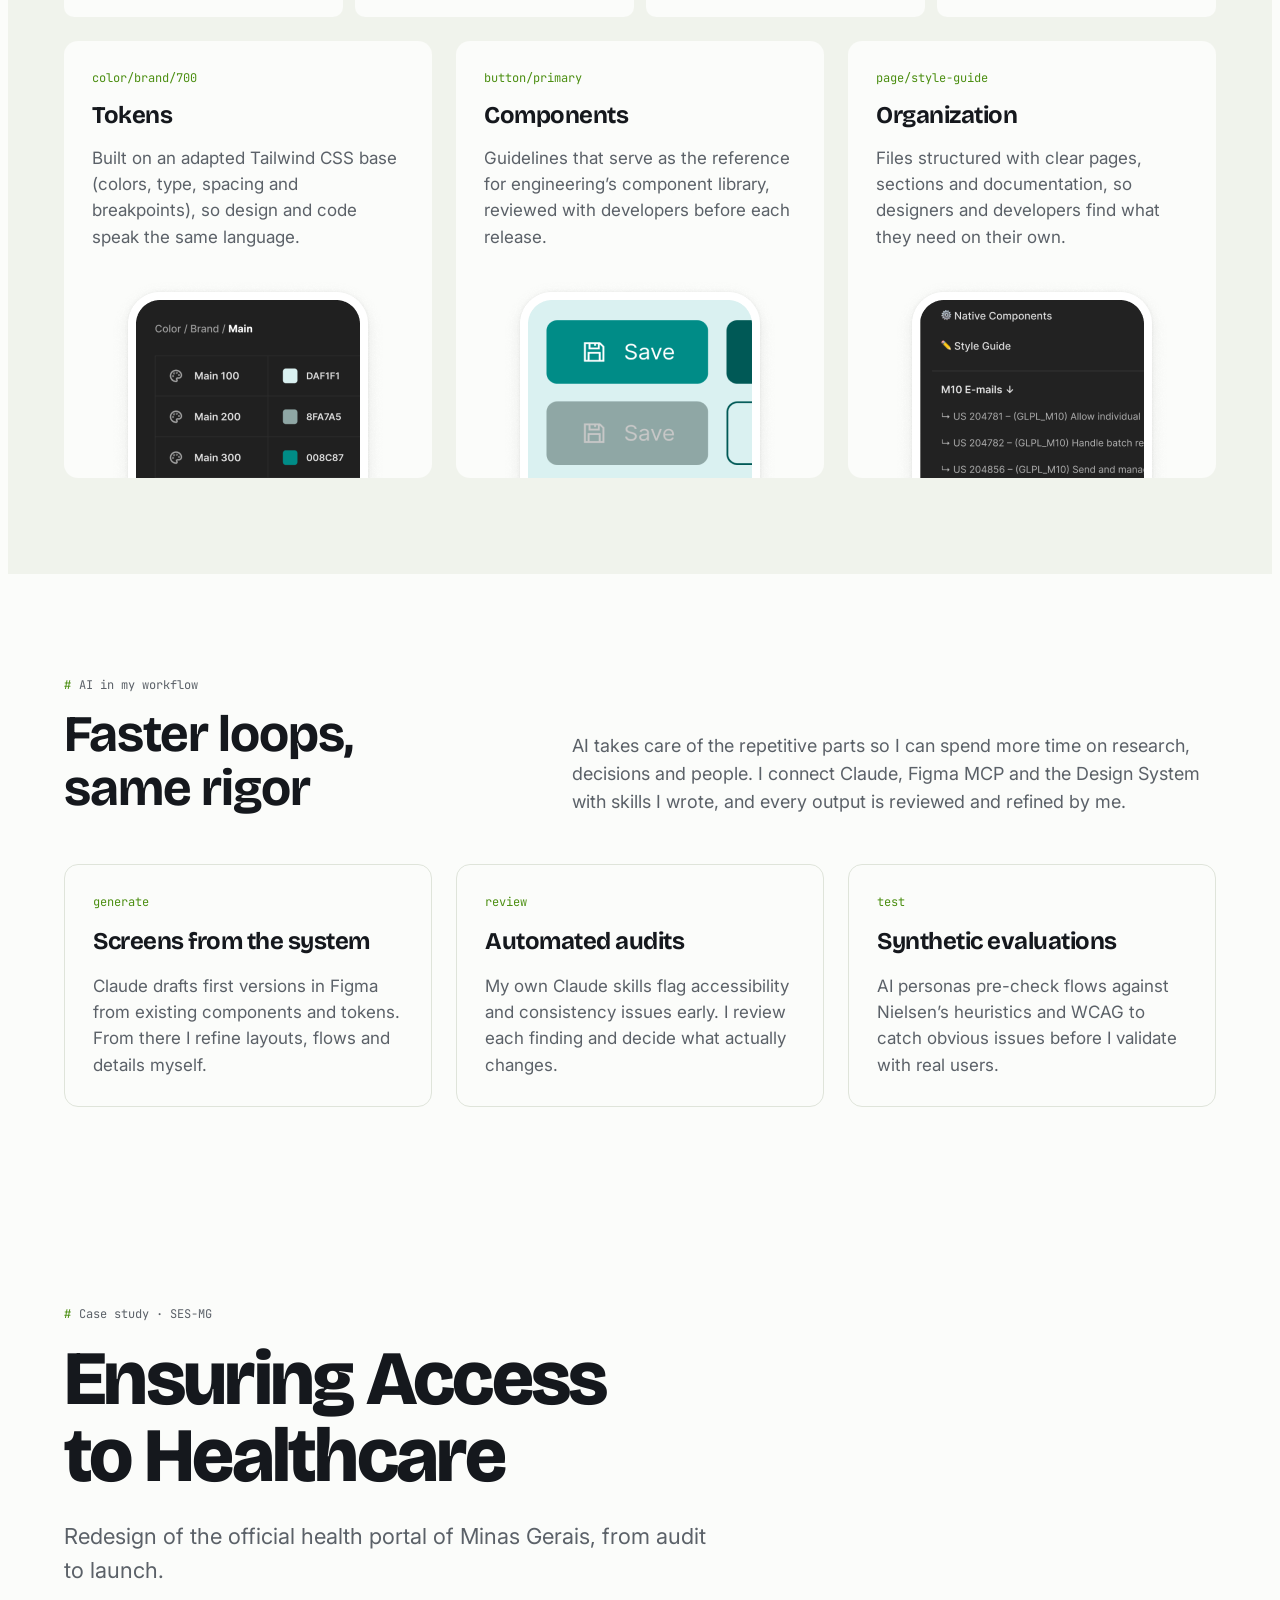
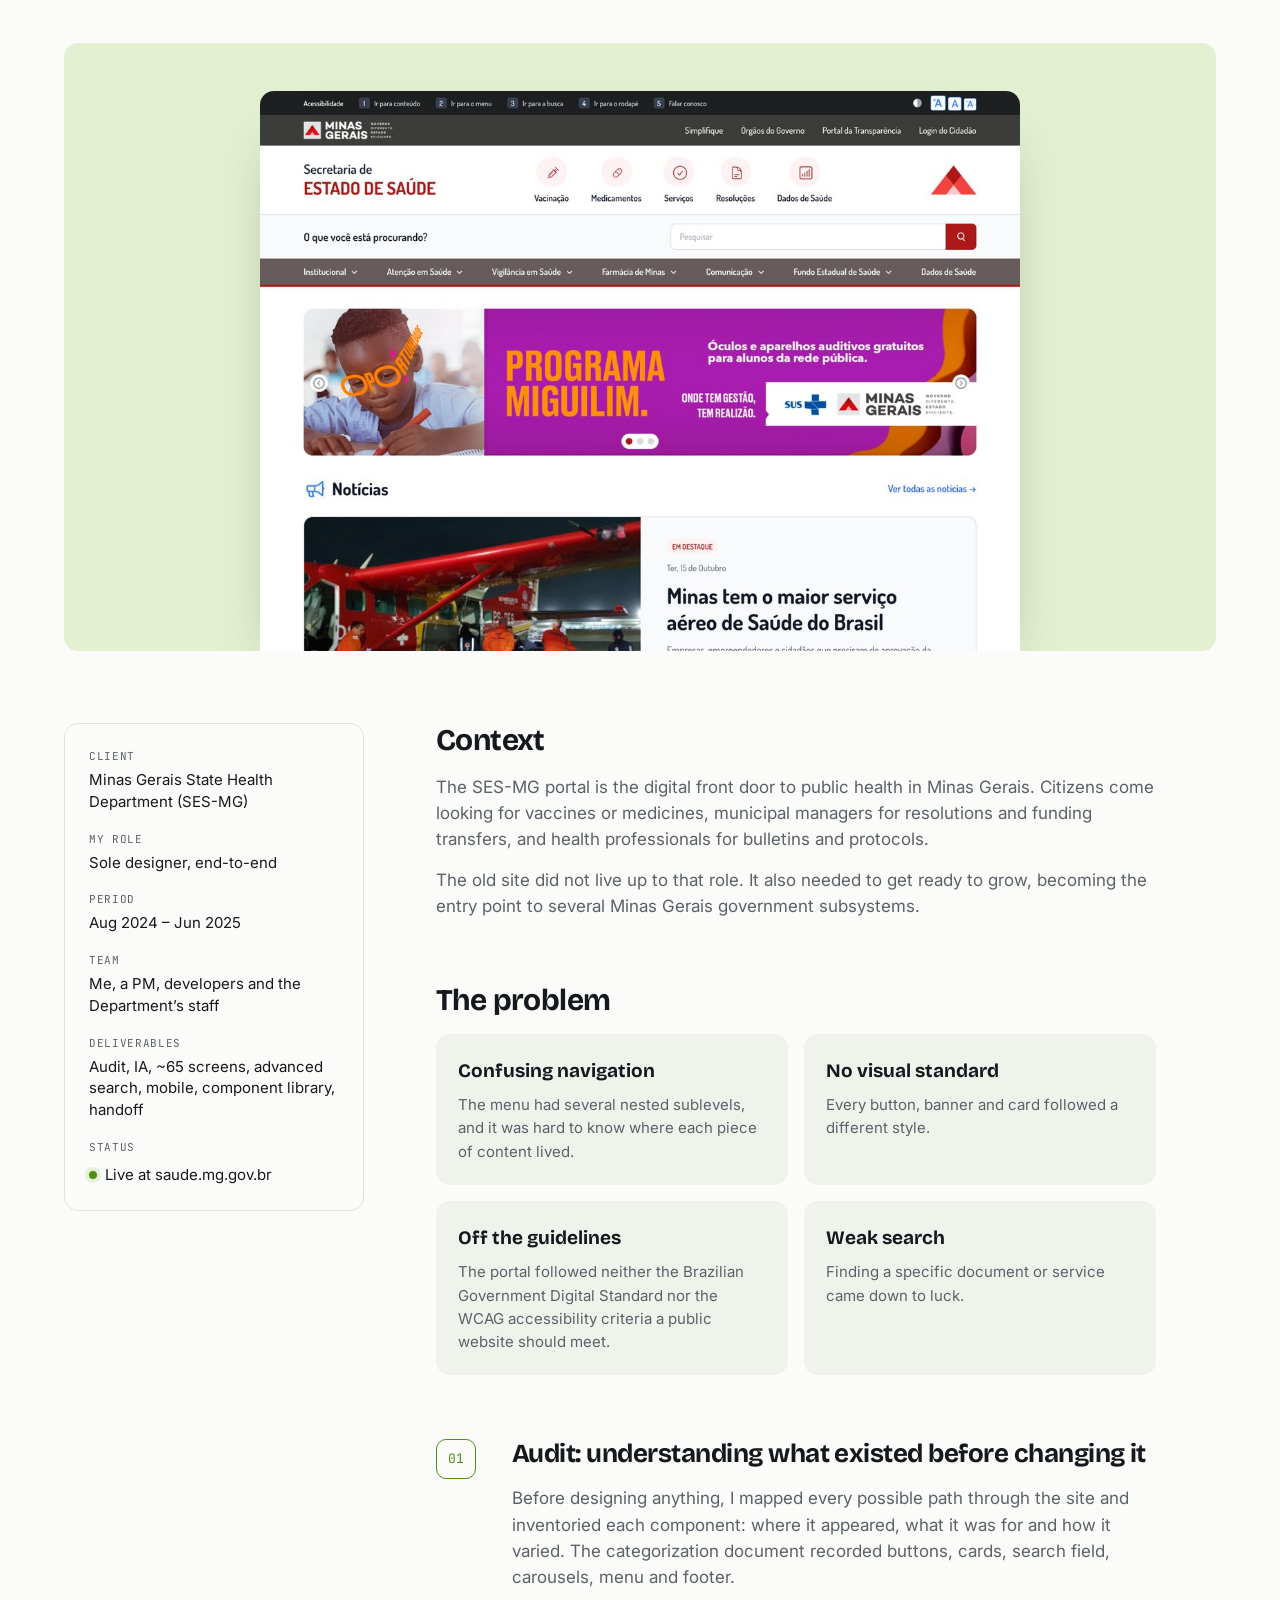
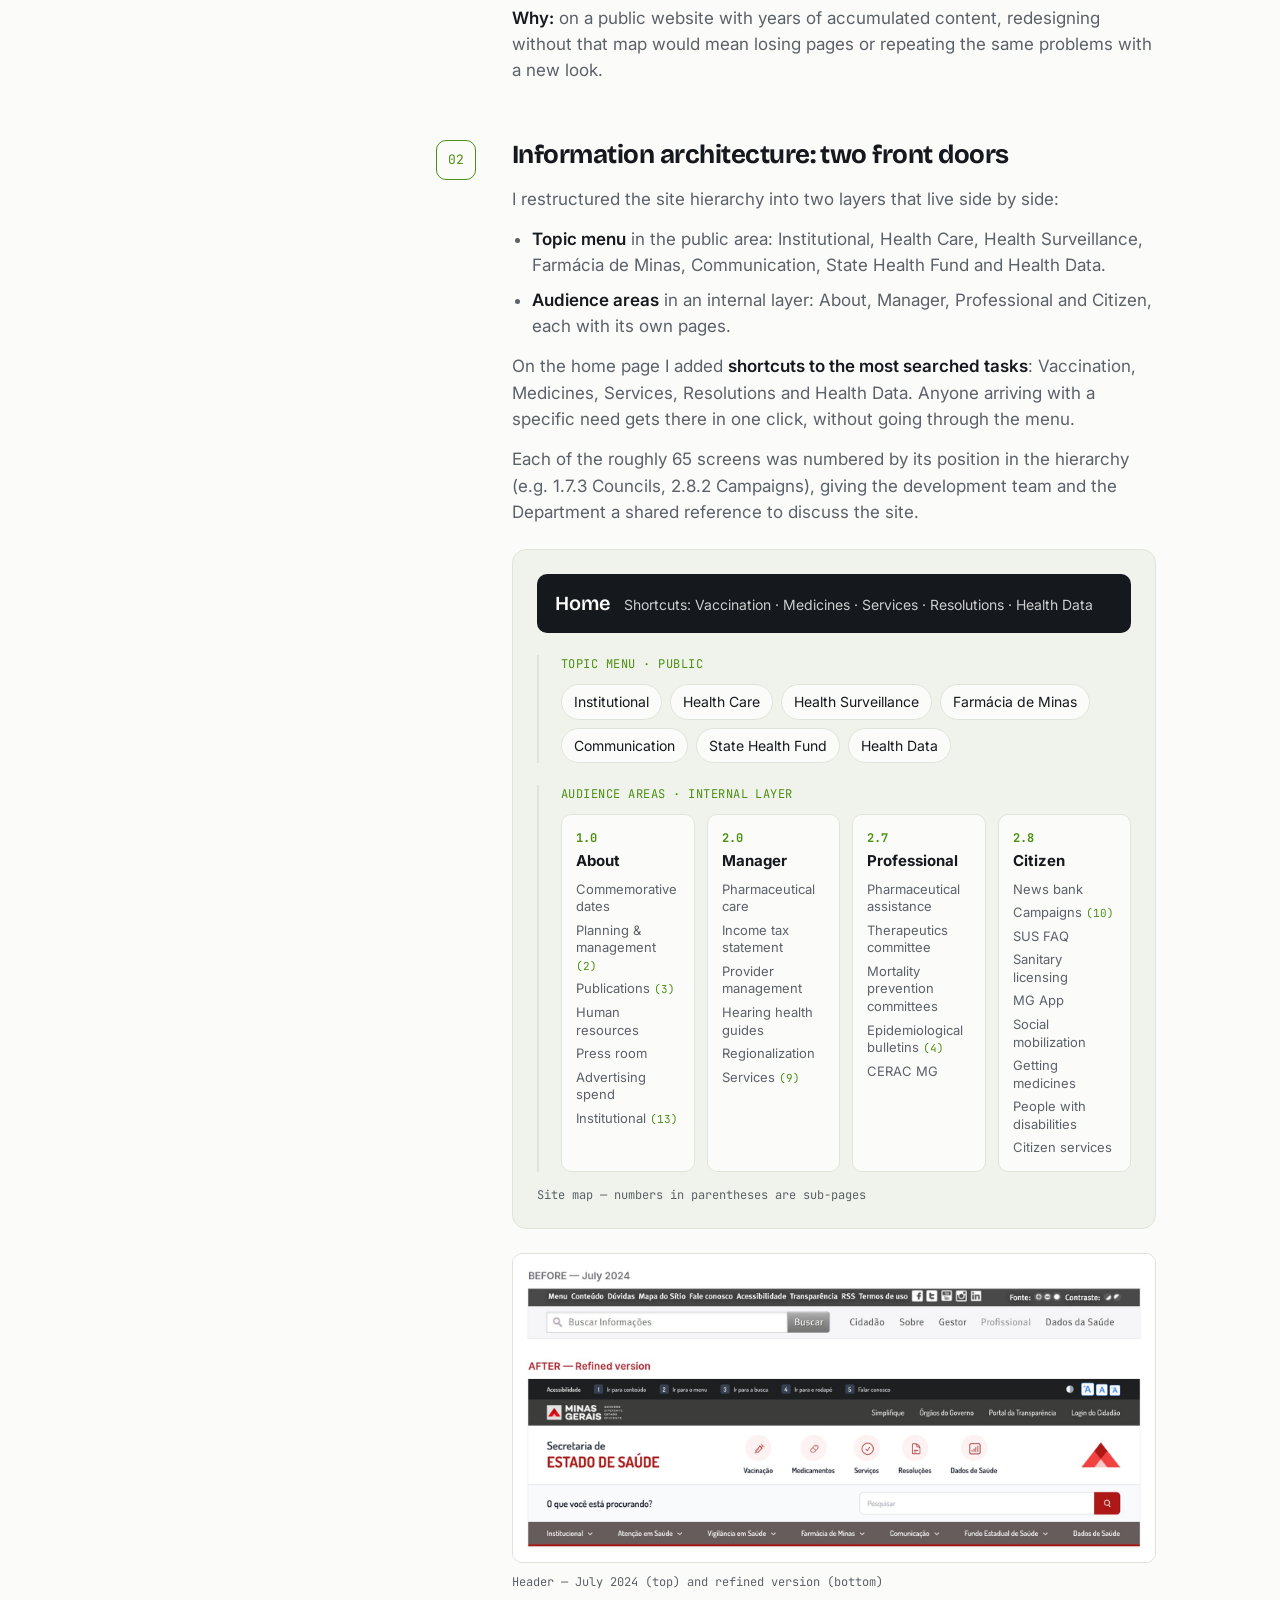
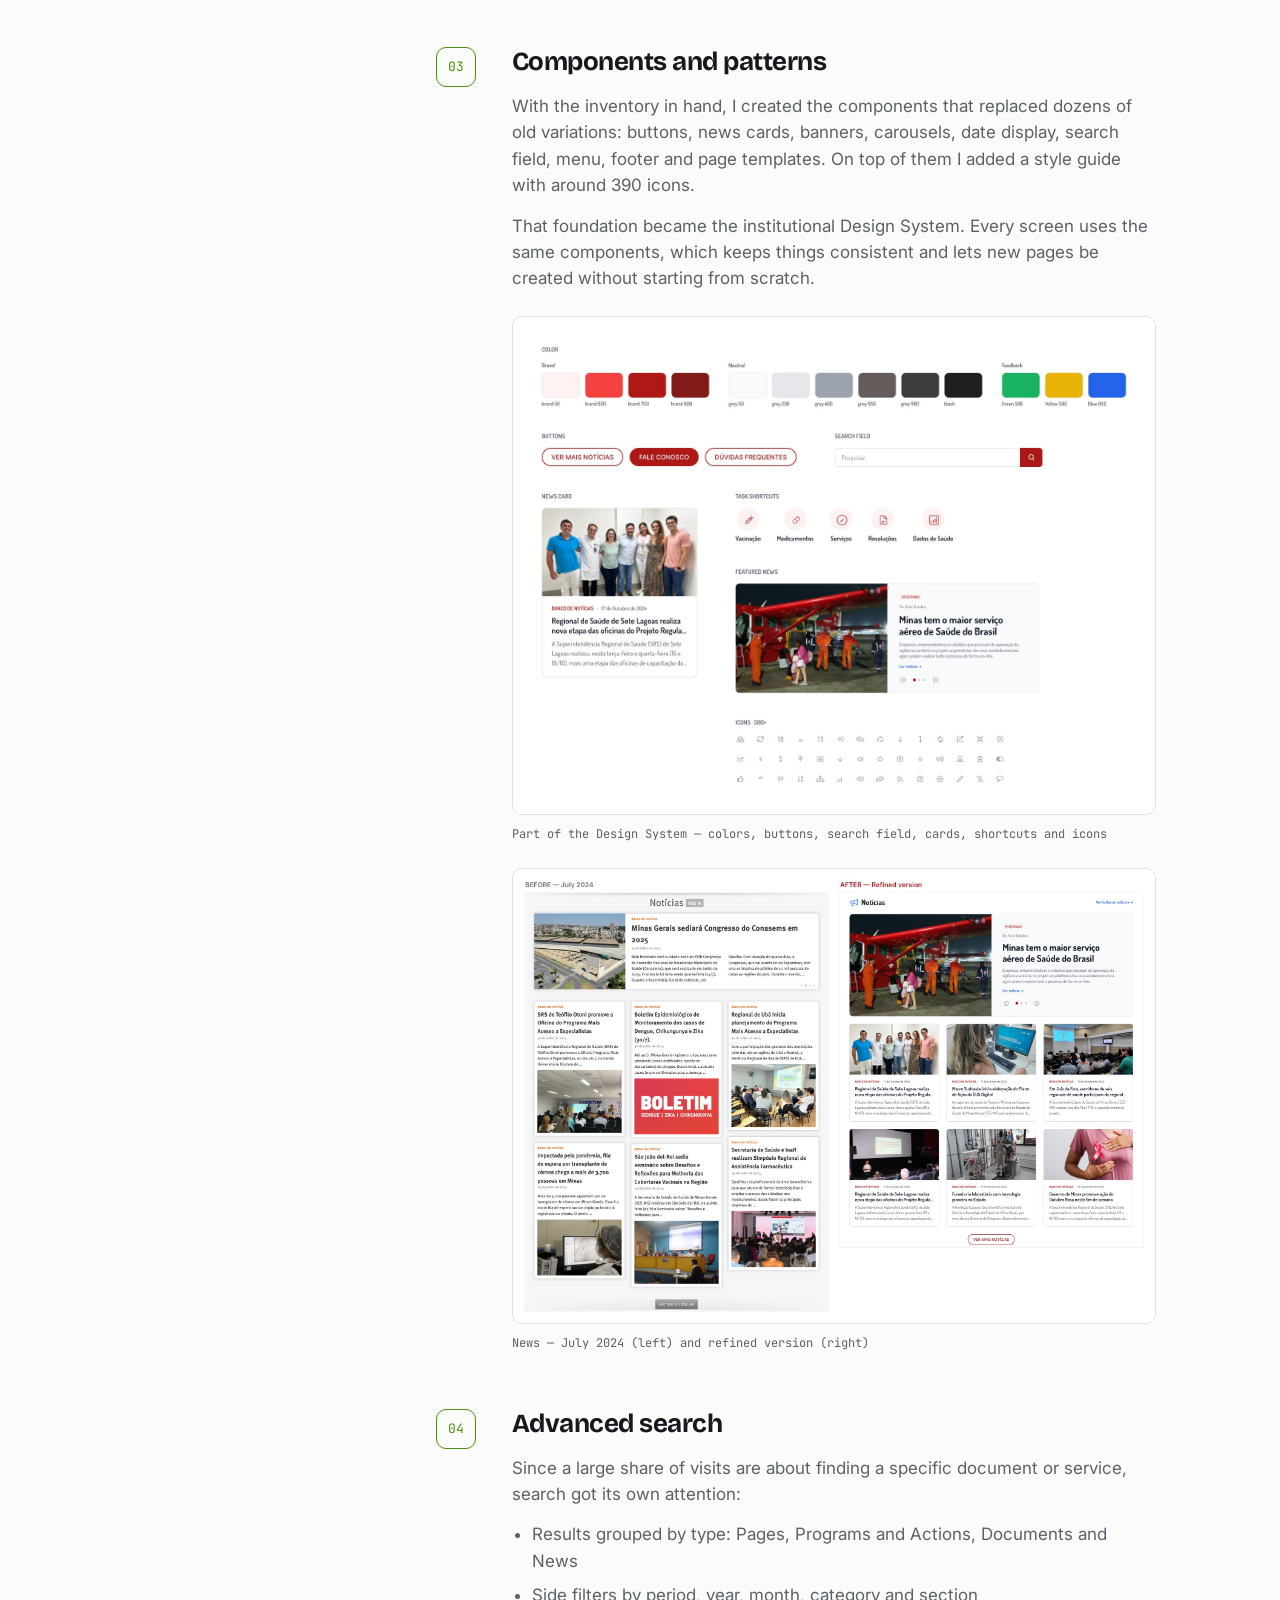
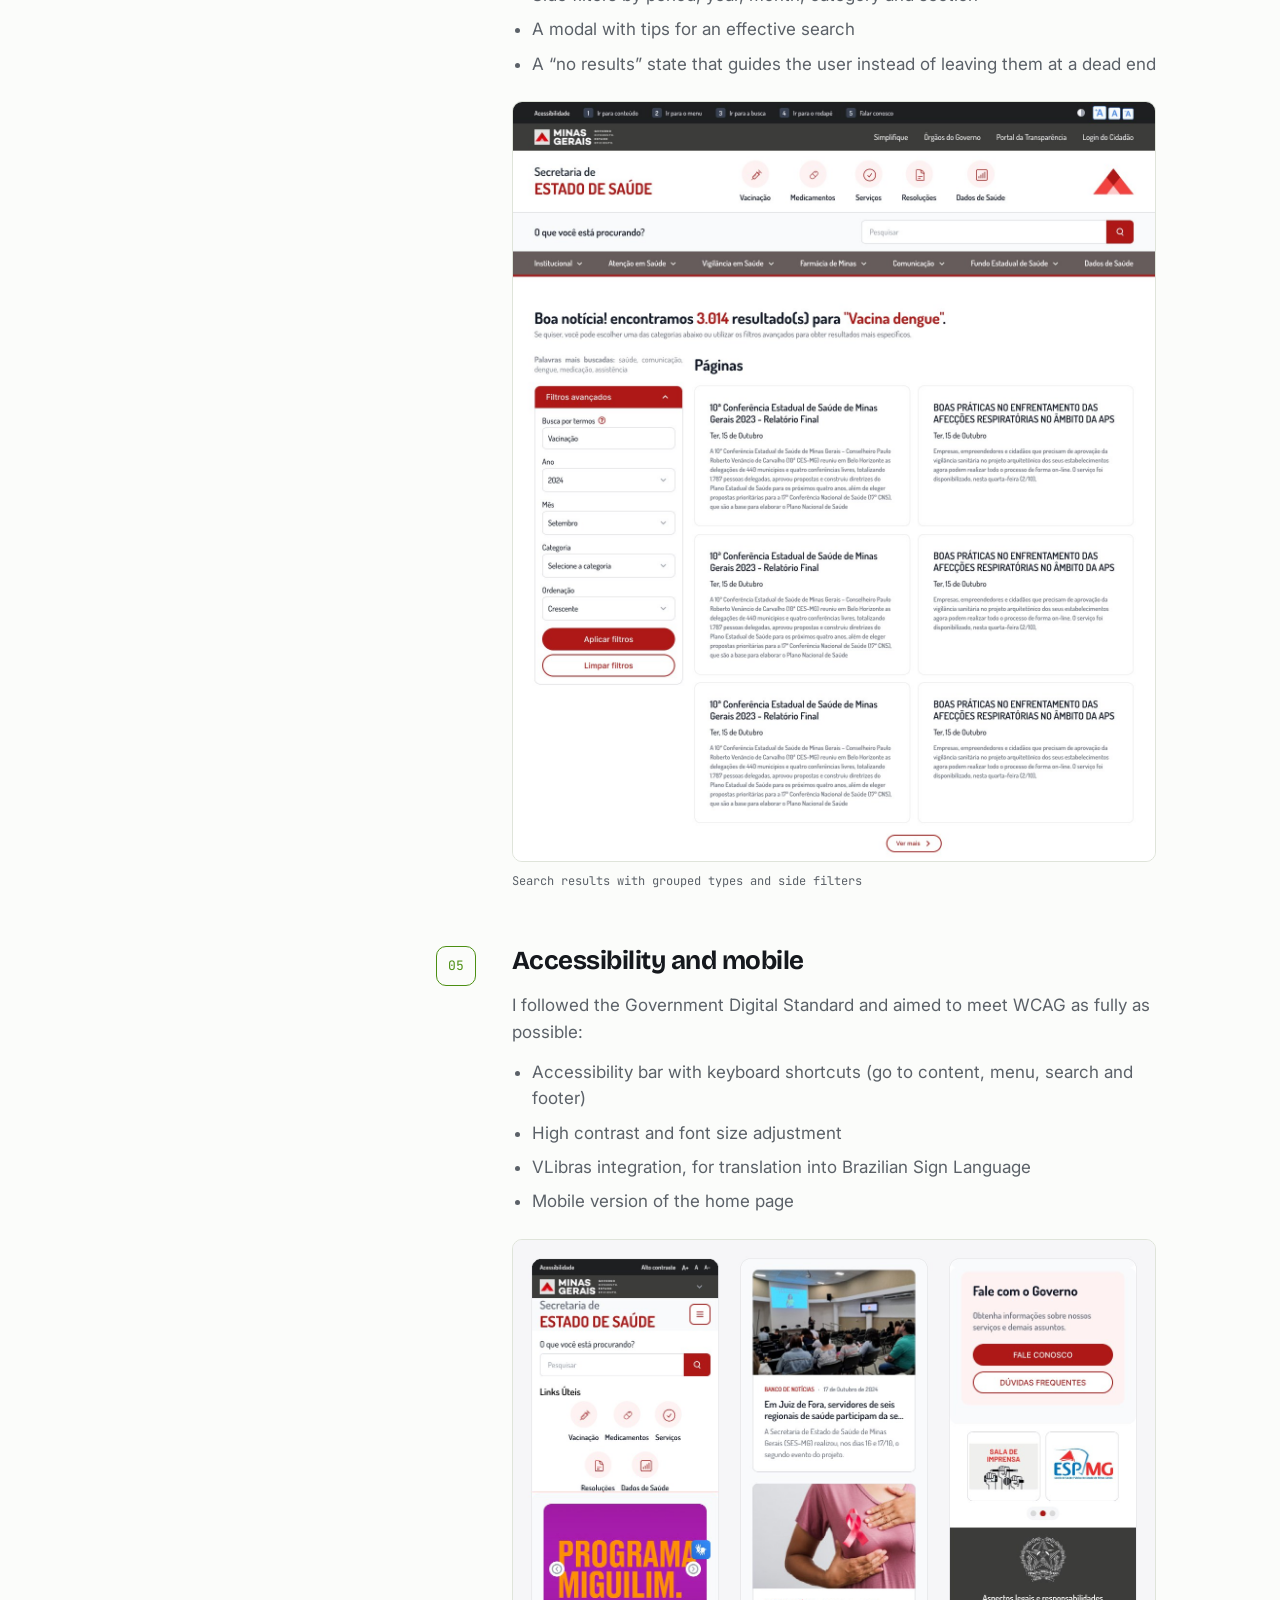
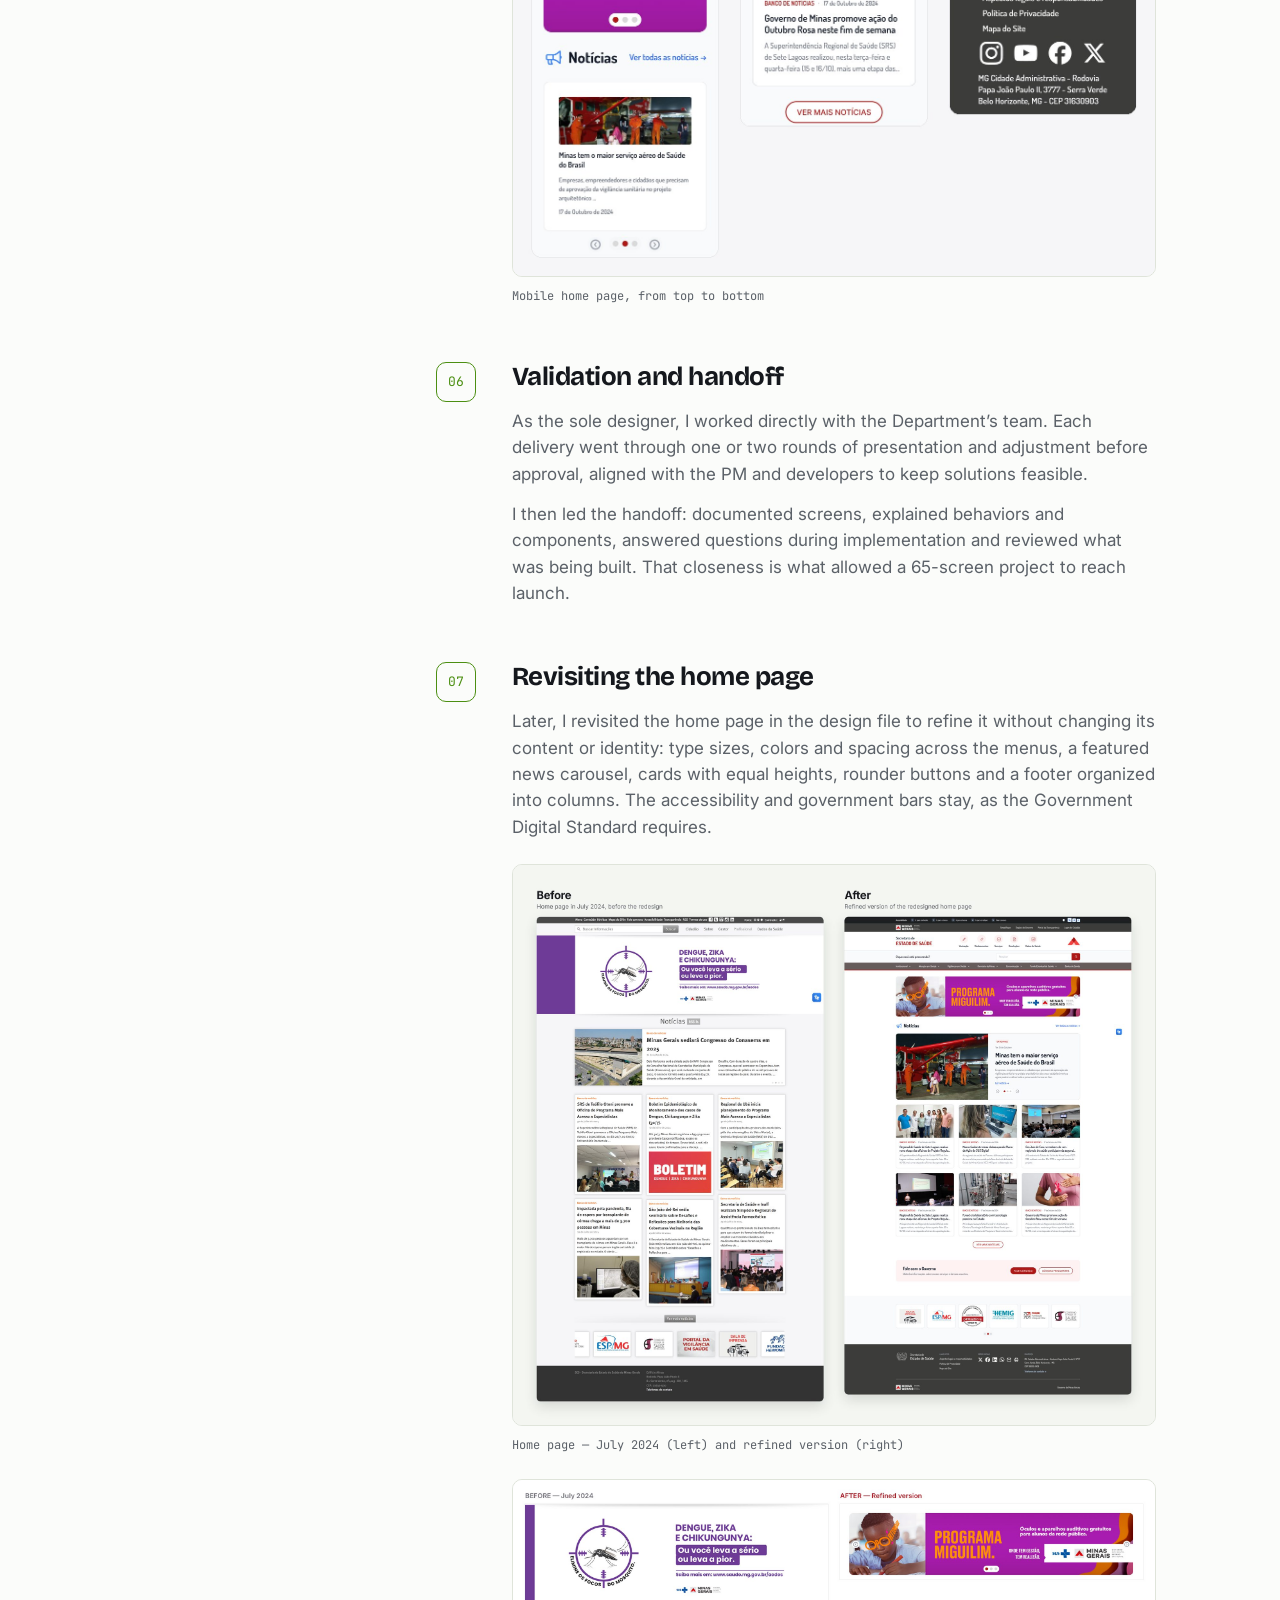
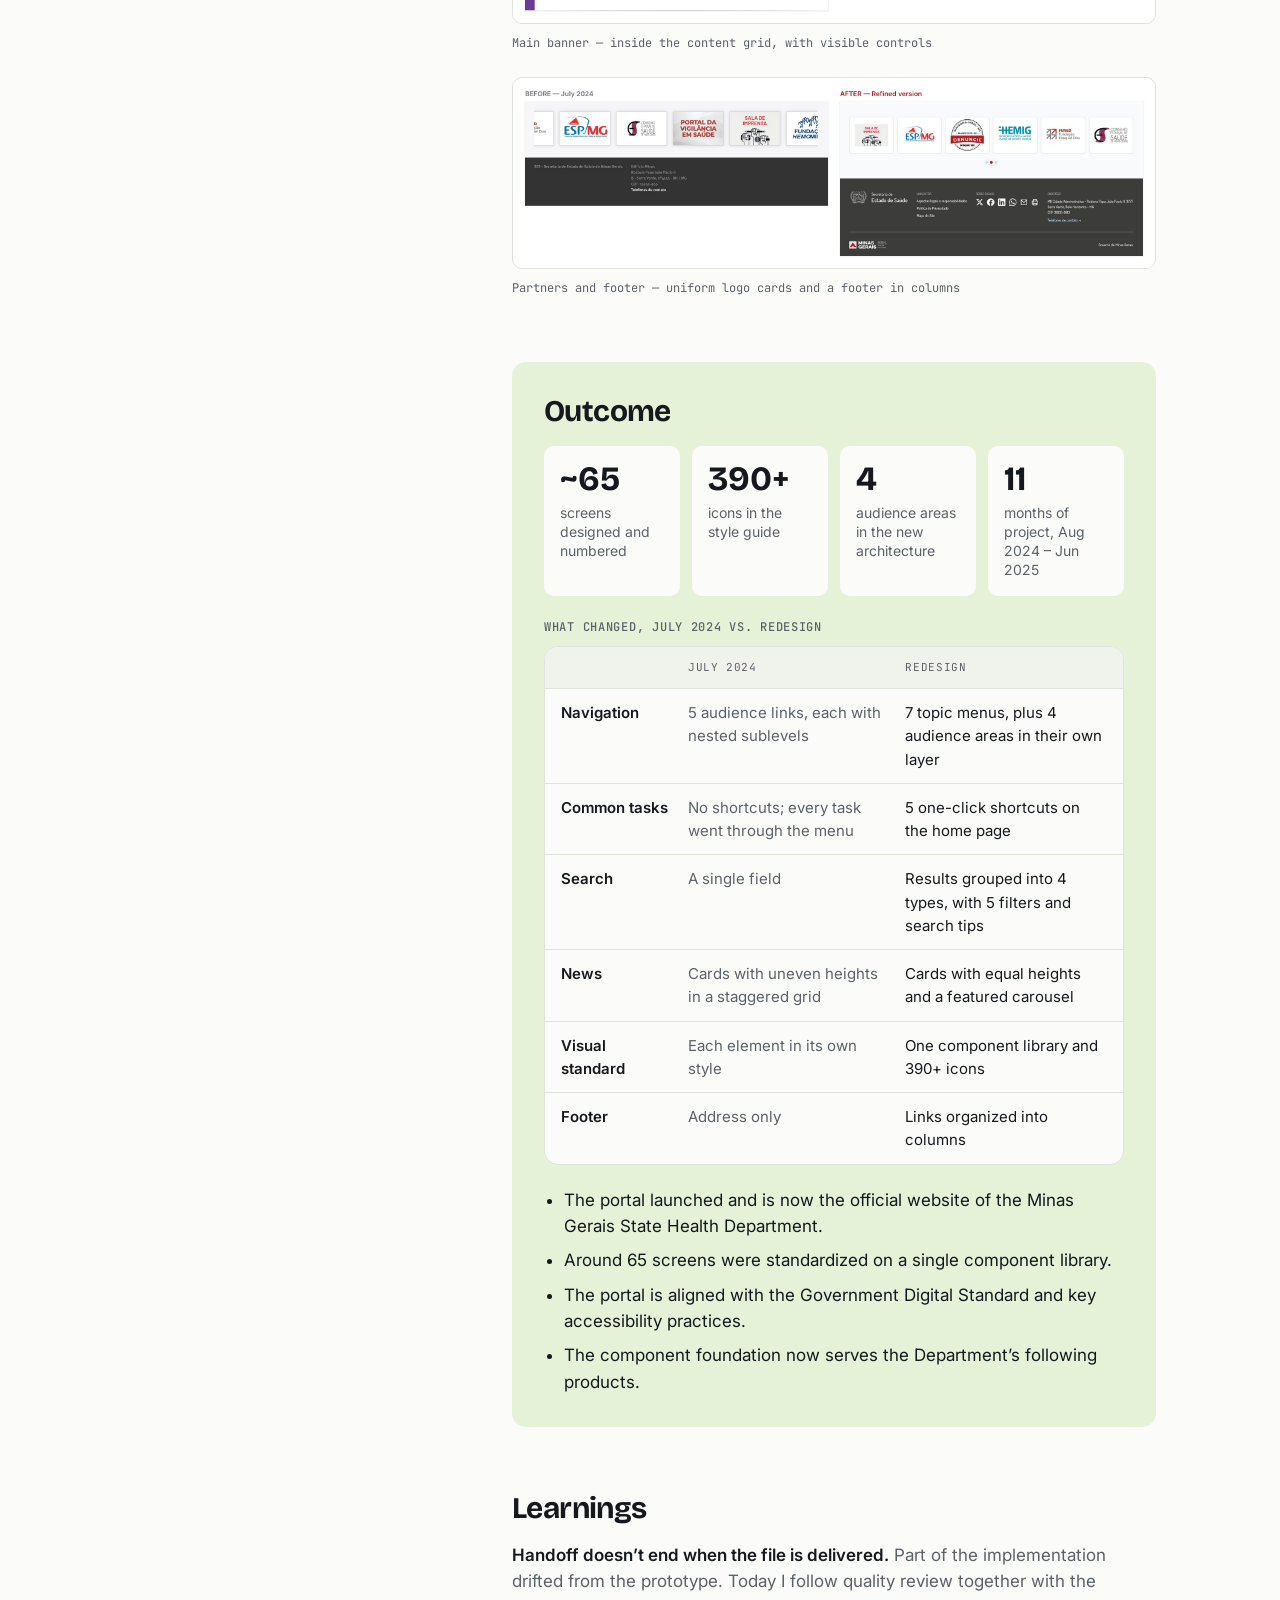
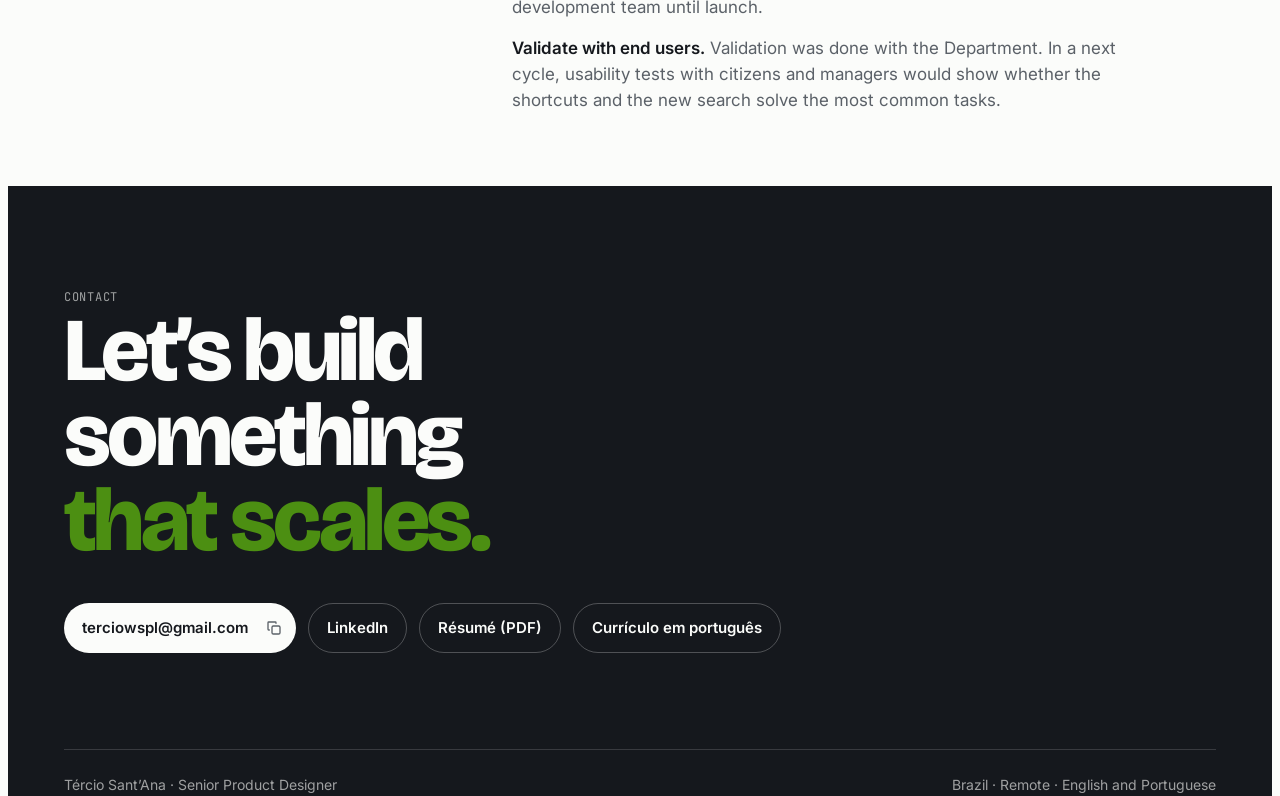
==== commit 22e10f75: "Hide the new short cases until they are reviewed Reverts the merge of the Miguilim, SIGPMAC and Alex" ====
--- a/index.html
+++ b/index.html
@@ -106,10 +106,7 @@
 .sec__head p { color: var(--muted); font-size: 18px; max-width: 36em; }
 
 /* Work */
-.work { display: grid; grid-template-columns: repeat(2, 1fr); gap: 24px; }
-a.tile { color: inherit; text-decoration: none; transition: border-color .2s, transform .2s; }
-a.tile:hover { border-color: var(--brand); transform: translateY(-2px); }
-.tile .more { font-weight: 600; color: var(--brand); font-size: 15px; }
+.work { display: grid; grid-template-columns: repeat(3, 1fr); gap: 24px; }
 .feat { grid-column: 1 / -1; display: grid; grid-template-columns: 6fr 5fr; background: transparent; isolation: isolate; color: var(--on-ink); border-radius: var(--radius); overflow: hidden; text-decoration: none; }
 .feat__img { background: var(--surface); overflow: hidden; padding: 36px 36px 0; display: flex; align-items: flex-end; min-height: 100%; }
 .feat__img img { width: 100%; height: 470px; margin-bottom: -50px; object-fit: cover; object-position: 50% 0%; border-radius: 12px 12px 0 0; box-shadow: 0 24px 50px -28px rgba(0,0,0,.45); transition: transform .6s cubic-bezier(.2,.7,.2,1); }
@@ -565,40 +562,28 @@
           </div>
         </a>
 
-        <a class="tile tile--link" href="miguilim.html">
-          <div class="tile__img"><img src="assets/img/cases/miguilim-screening.jpg" width="560" height="315" alt="Miguilim: eye screening list with funnel cards at the top" loading="lazy"></div>
-          <div class="tile__body">
-          <div class="row"><h3>Miguilim</h3><span class="soon">SES-MG</span></div>
-          <p>Follows every public school student from vision and hearing screening to glasses or hearing aids.</p>
-          <p class="role"><b>My role</b> Product design of the full journey, from screening to delivery.</p>
-          <span class="more">Read the case →</span>
-        </div>
-        </a>
-        <a class="tile tile--link" href="sigpmac.html">
-          <div class="tile__img"><img src="assets/img/cases/sigpmac-period.jpg" width="560" height="315" alt="SIGPMAC: studies table with the current period fixed in the menu" loading="lazy"></div>
-          <div class="tile__body">
-          <div class="row"><h3>SIGPMAC</h3><span class="soon">SES-MG</span></div>
-          <p>Distributes public funds to hospitals and health centers across the state.</p>
-          <p class="role"><b>My role</b> Product design of the funding workflows, replacing a legacy system.</p>
-          <span class="more">Read the case →</span>
-        </div>
-        </a>
-        <a class="tile tile--link" href="alexsus.html">
-          <div class="tile__img"><img src="assets/img/cases/alexsus-chat.jpg" width="560" height="315" alt="AlexSUS: chat with a structured answer in dark mode" loading="lazy"></div>
-          <div class="tile__body">
-          <div class="row"><h3>AlexSUS</h3><span class="soon">SES-MG</span></div>
-          <p>Control panel for a health AI used on WhatsApp: who can use it and how it answers.</p>
-          <p class="role"><b>My role</b> Product design from scratch, from access rules to agent setup.</p>
-          <span class="more">Read the case →</span>
-        </div>
-        </a>
         <article class="tile">
           <div class="tile__img"><img src="assets/img/gallery-radar.png" width="560" height="315" alt="Radar: action detail screen with checklist and comments"></div>
           <div class="tile__body">
           <div class="row"><h3>RADAR</h3><span class="soon">SES-MG</span></div>
           <p>Tracks the Department’s projects in primary care units, like a task board for public health.</p>
           <p class="role"><b>My role</b> Product design and user interviews that guided the feature redesign.</p>
-          <span class="more" aria-hidden="true" style="visibility:hidden">·</span>
+        </div>
+        </article>
+        <article class="tile">
+          <div class="tile__img"><img src="assets/img/gallery-sigpmac.png" width="560" height="315" alt="SIGPMAC: studies maintenance table"></div>
+          <div class="tile__body">
+          <div class="row"><h3>SIGPMAC</h3><span class="soon">SES-MG</span></div>
+          <p>Distributes public funds to hospitals and health centers across the state.</p>
+          <p class="role"><b>My role</b> Product design of the funding workflows, on the shared Design System.</p>
+        </div>
+        </article>
+        <article class="tile">
+          <div class="tile__img"><img src="assets/img/gallery-alexsus.png" width="560" height="315" alt="AlexSUS: teams list in dark mode"></div>
+          <div class="tile__body">
+          <div class="row"><h3>AlexSUS</h3><span class="soon">SES-MG</span></div>
+          <p>AI assistant that gathers and summarizes regional data for senior leadership.</p>
+          <p class="role"><b>My role</b> Product design of the assistant’s interface on the shared Design System.</p>
         </div>
         </article>
       </div>
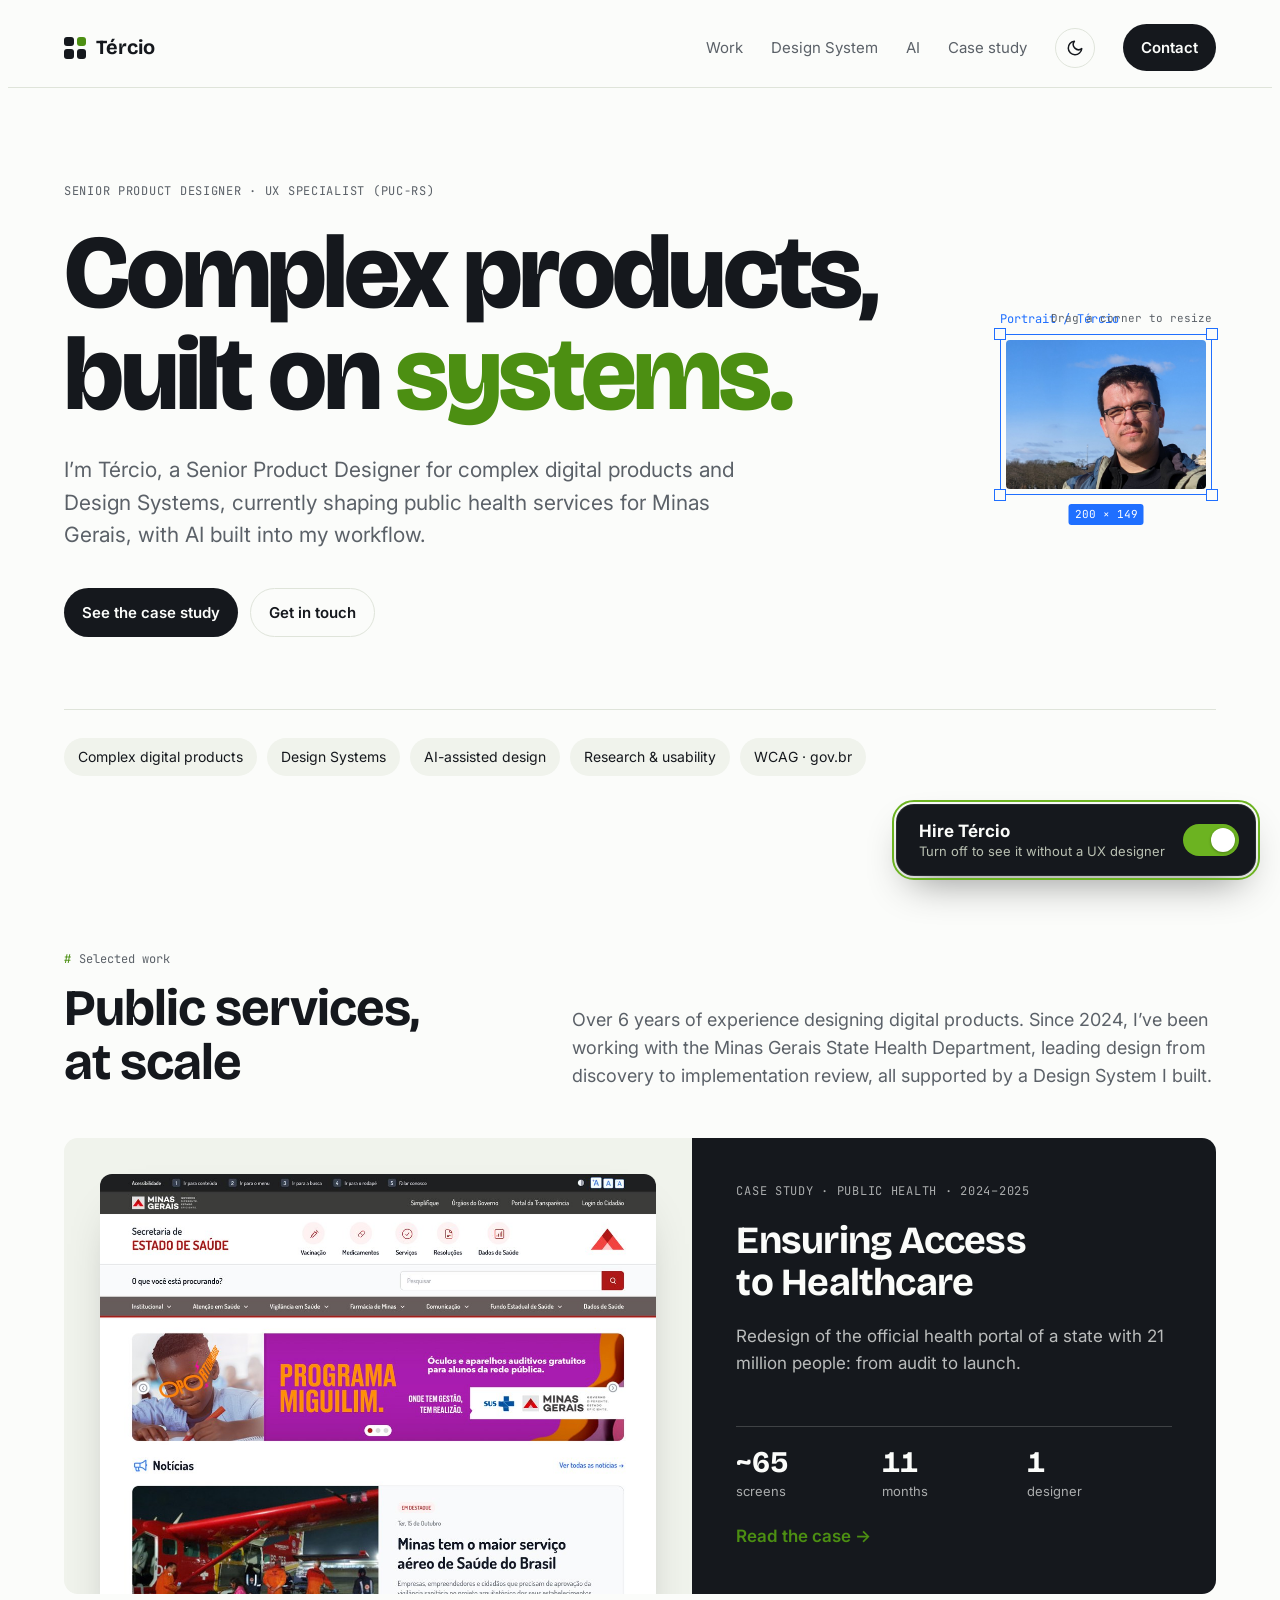
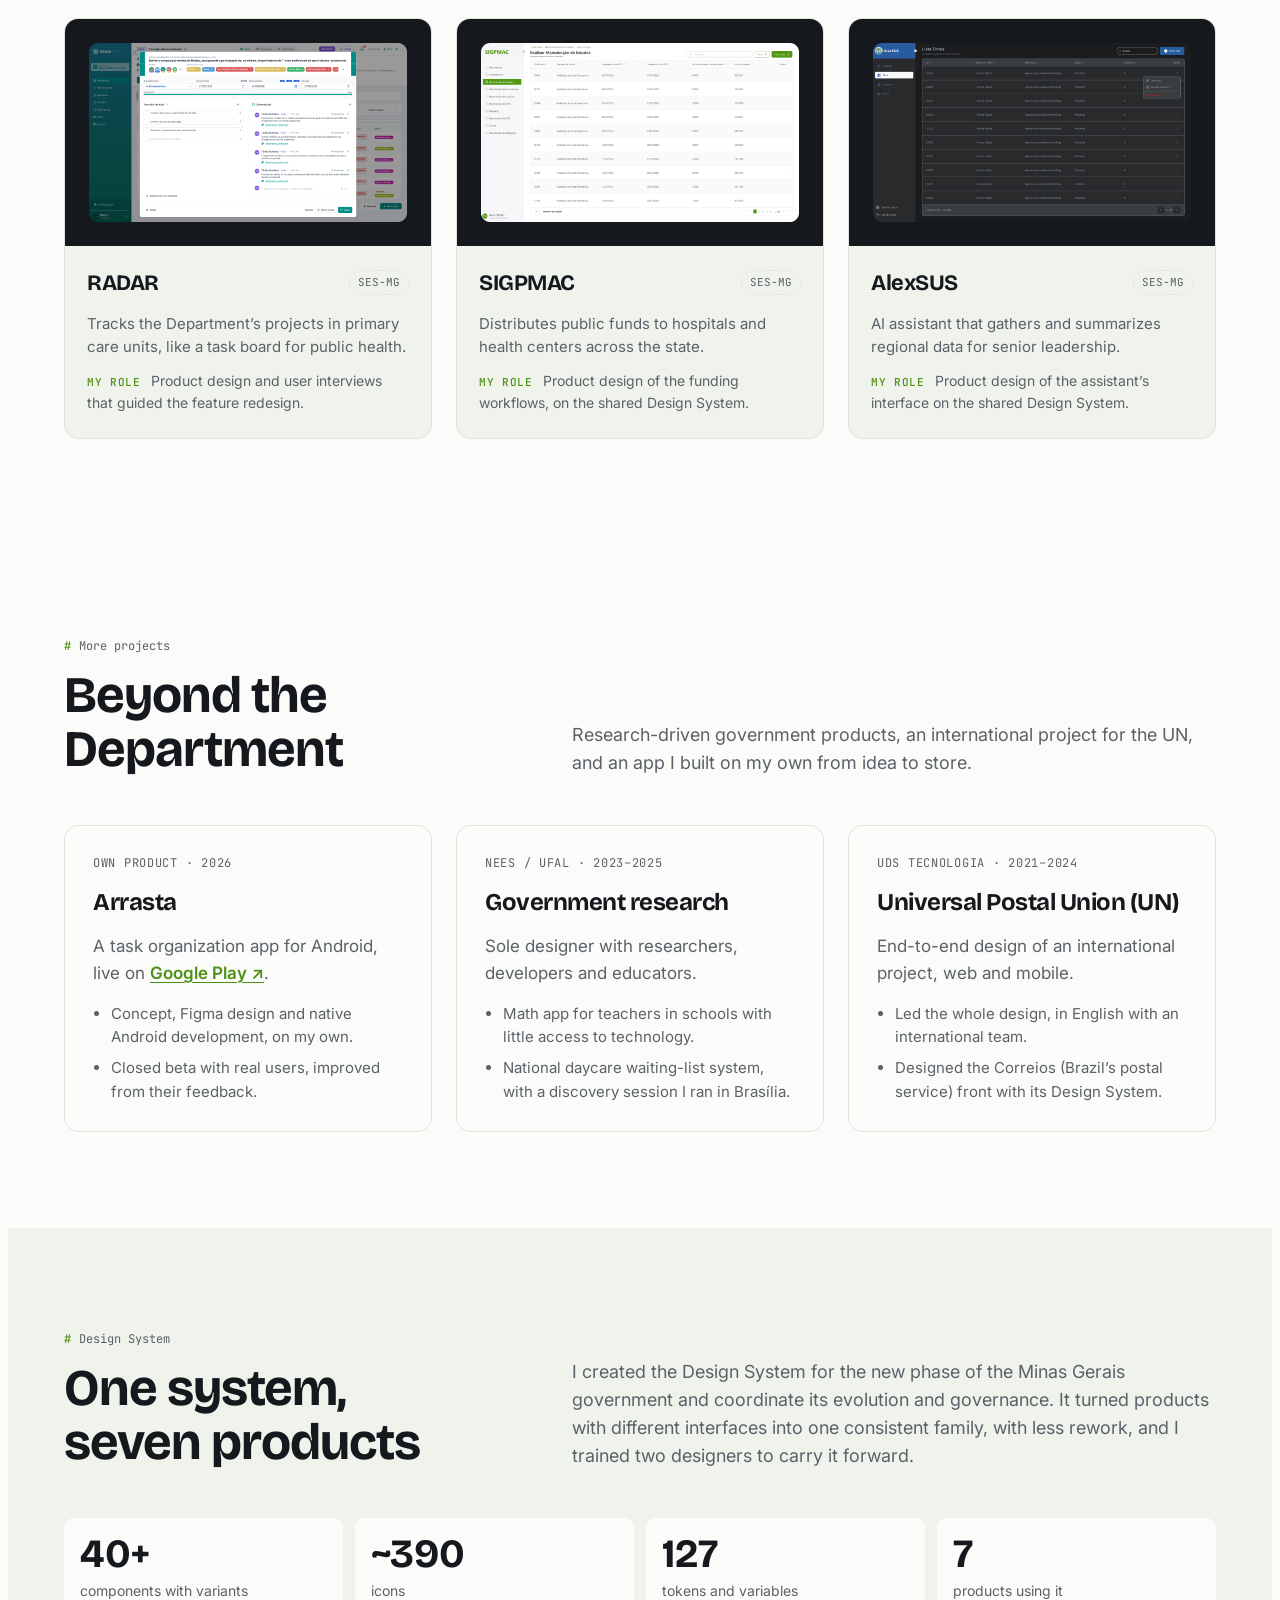
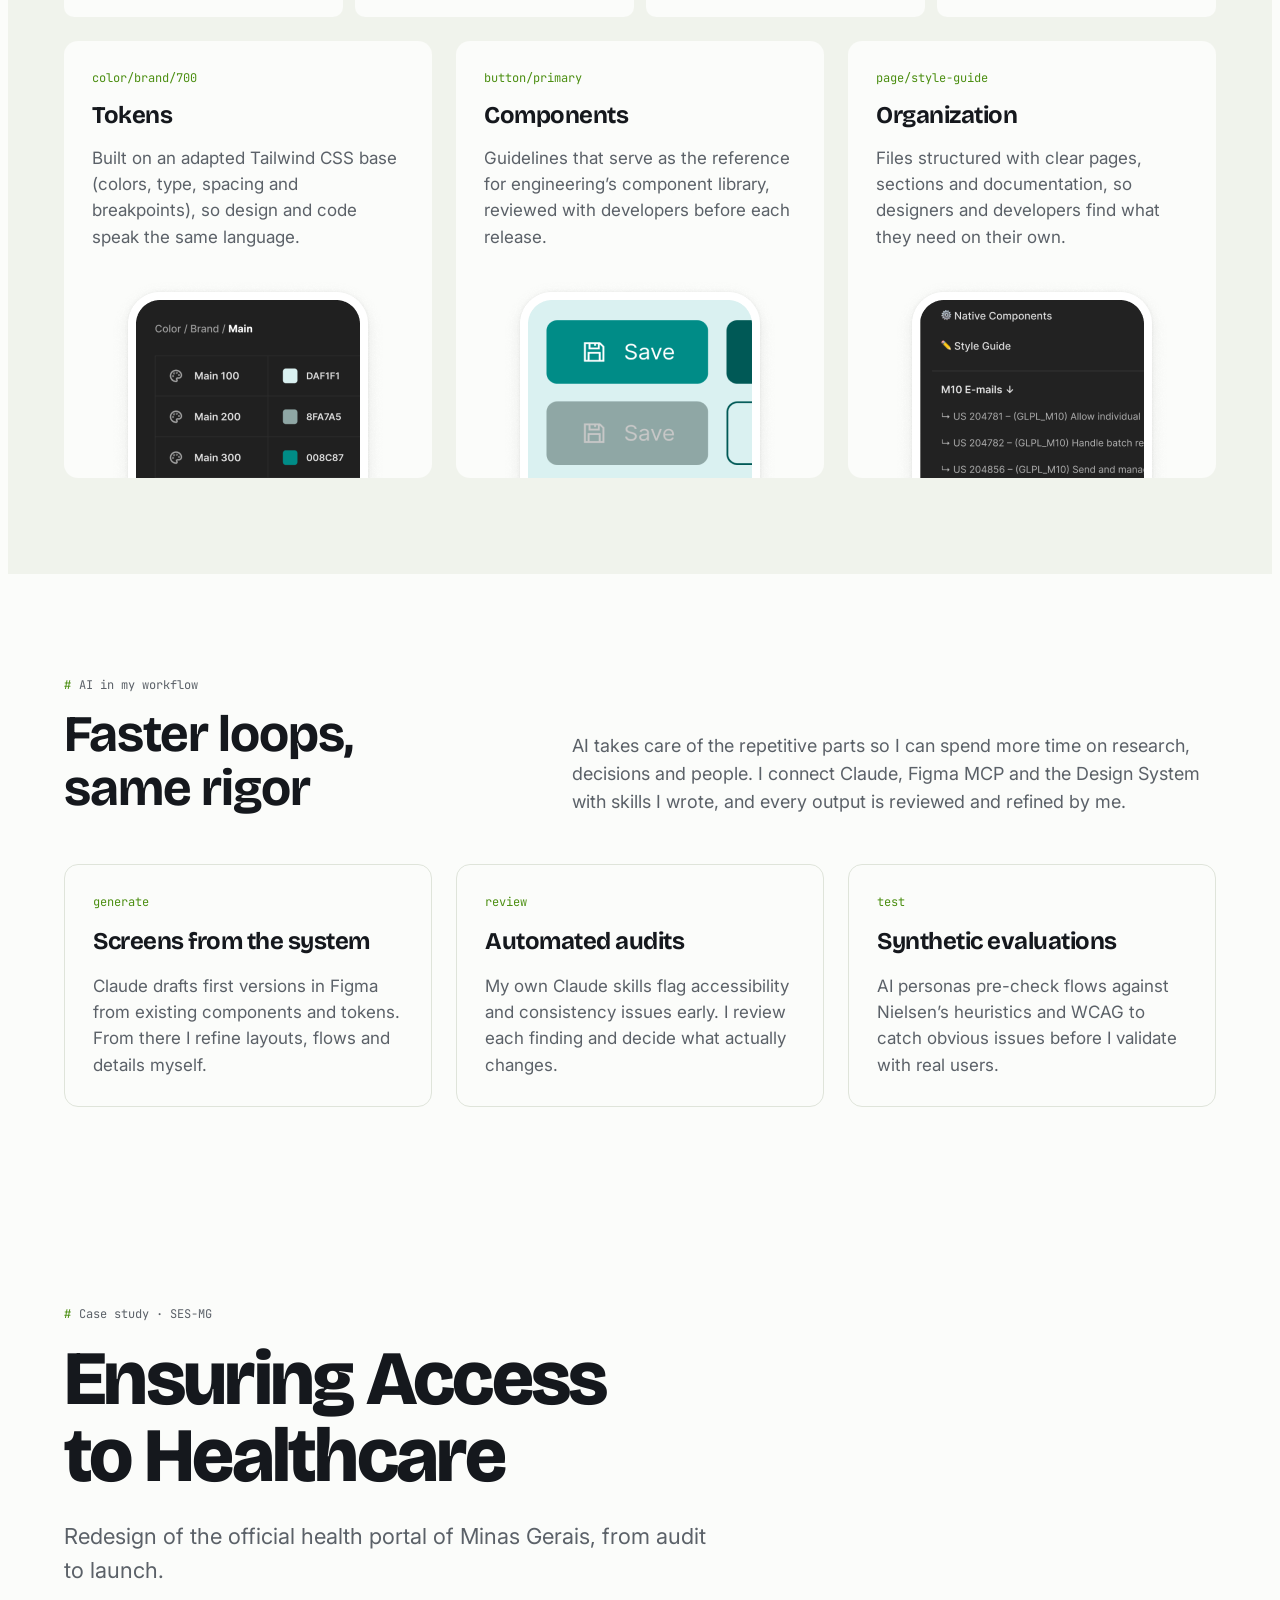
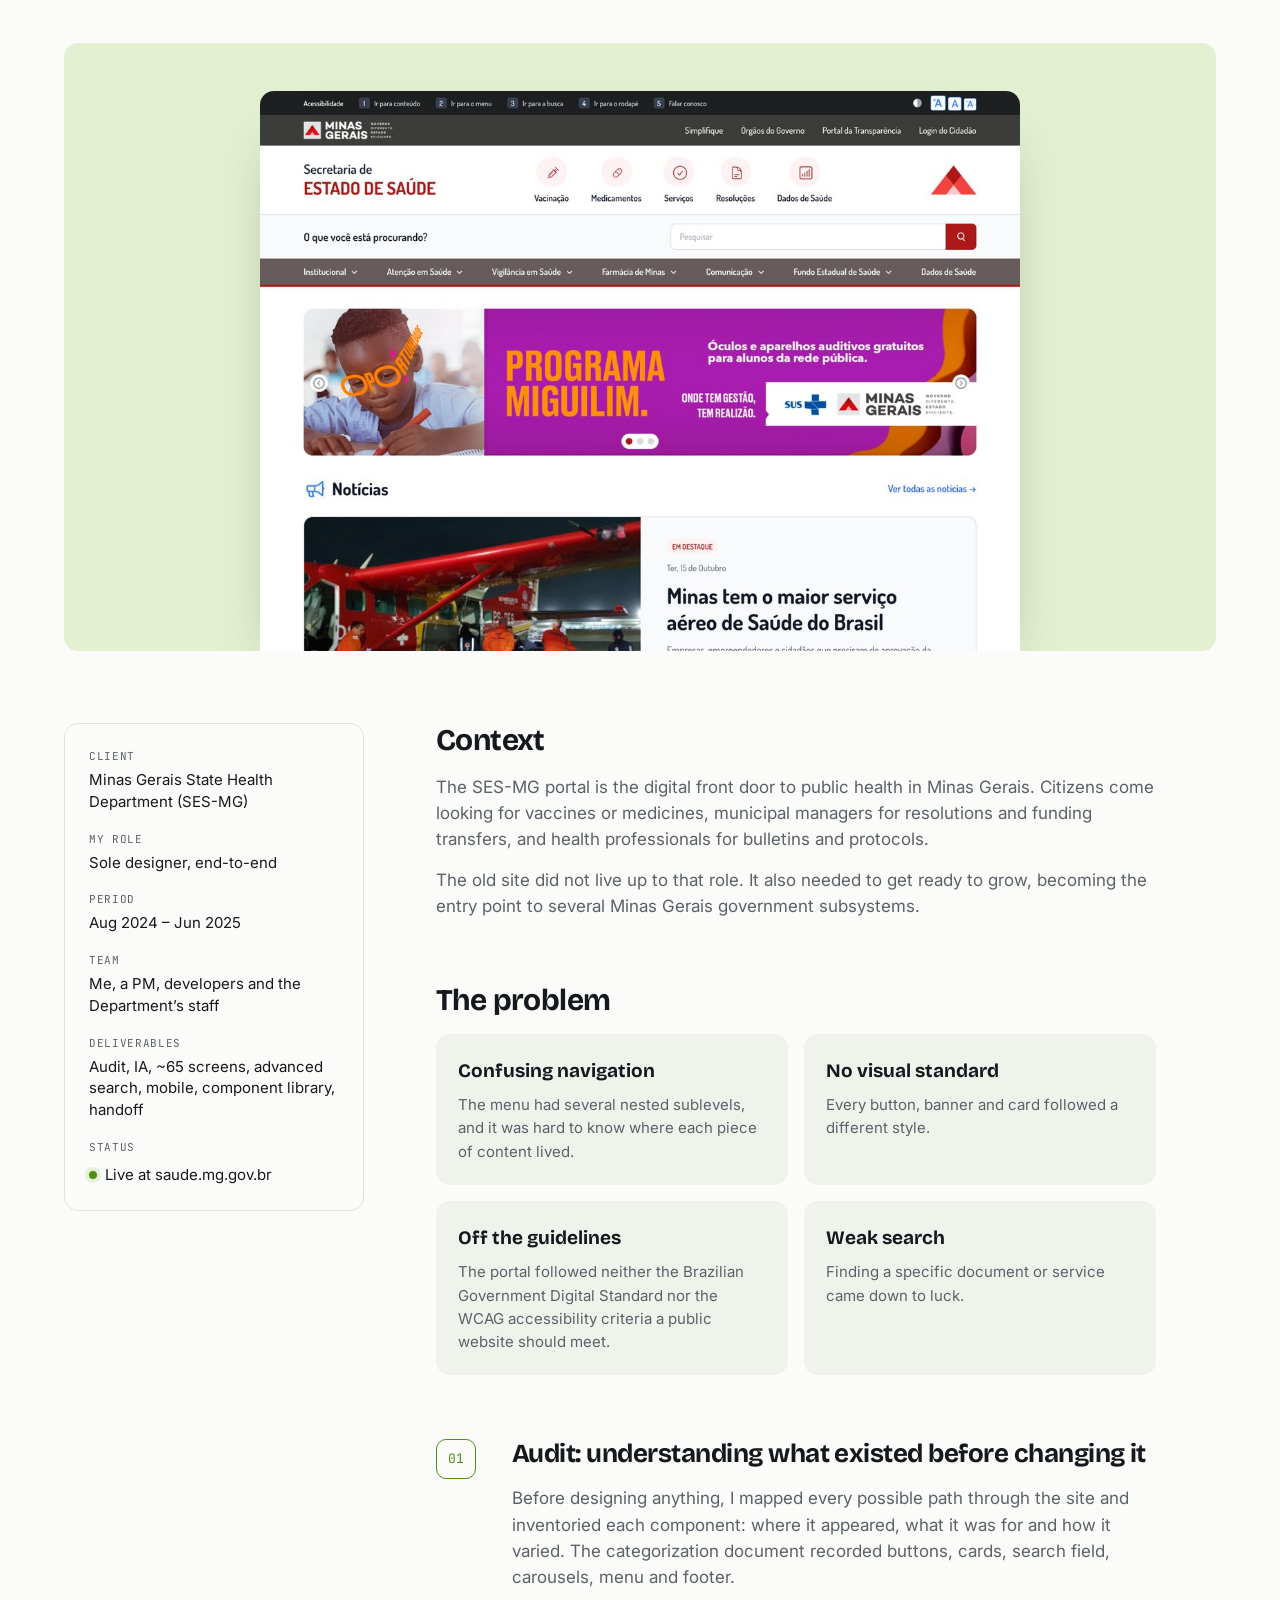
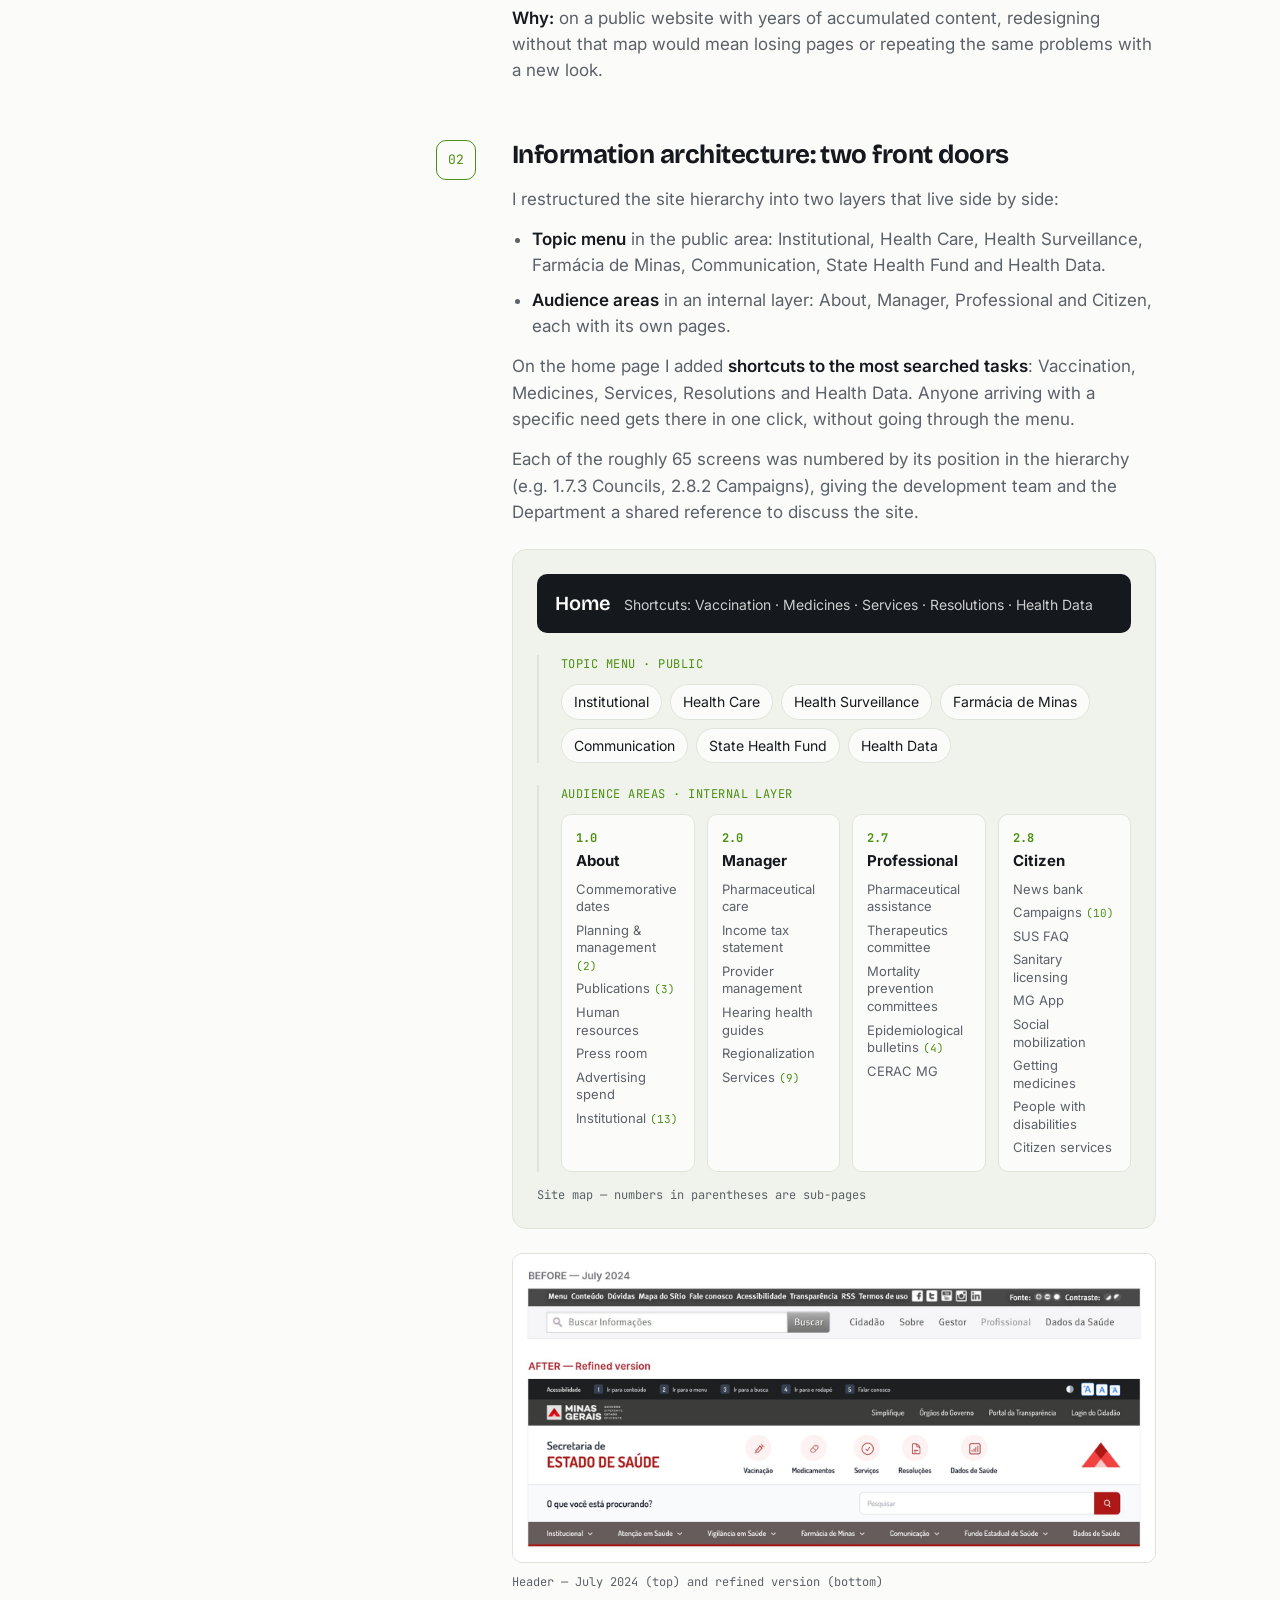
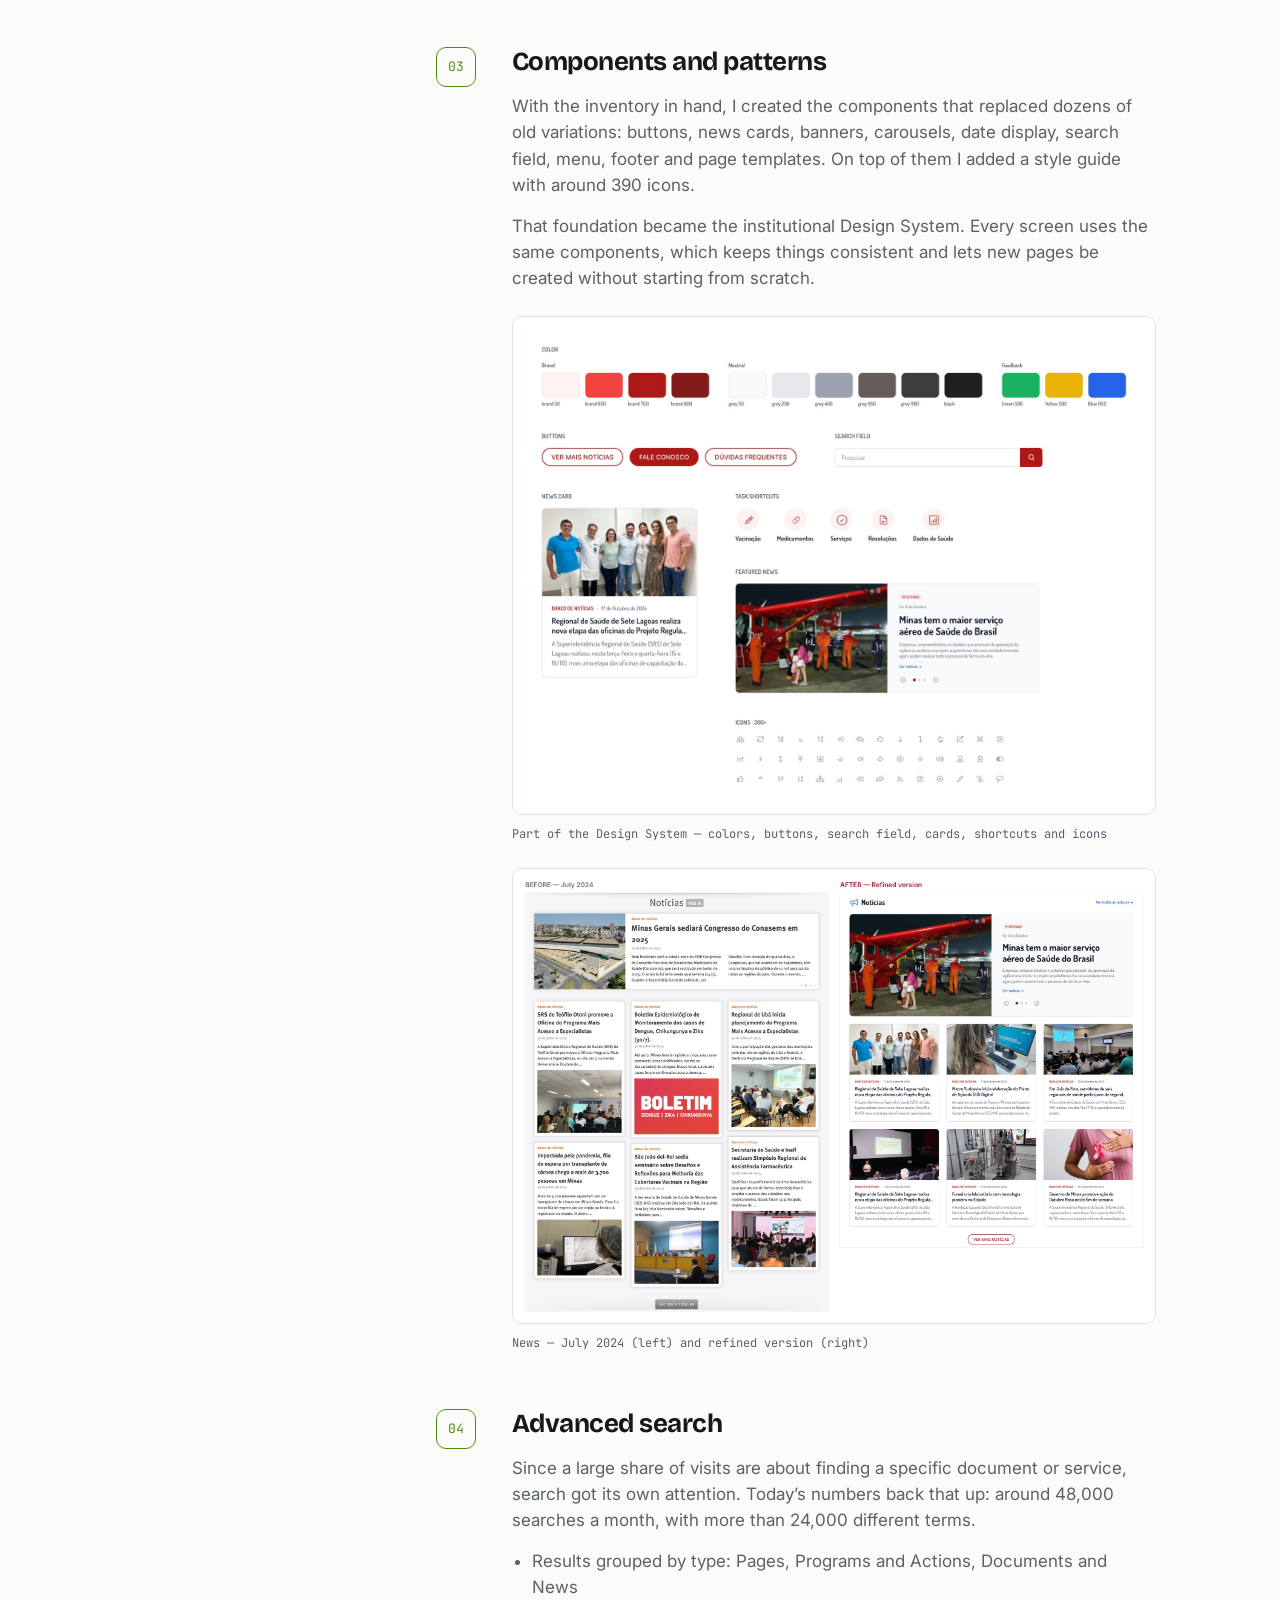
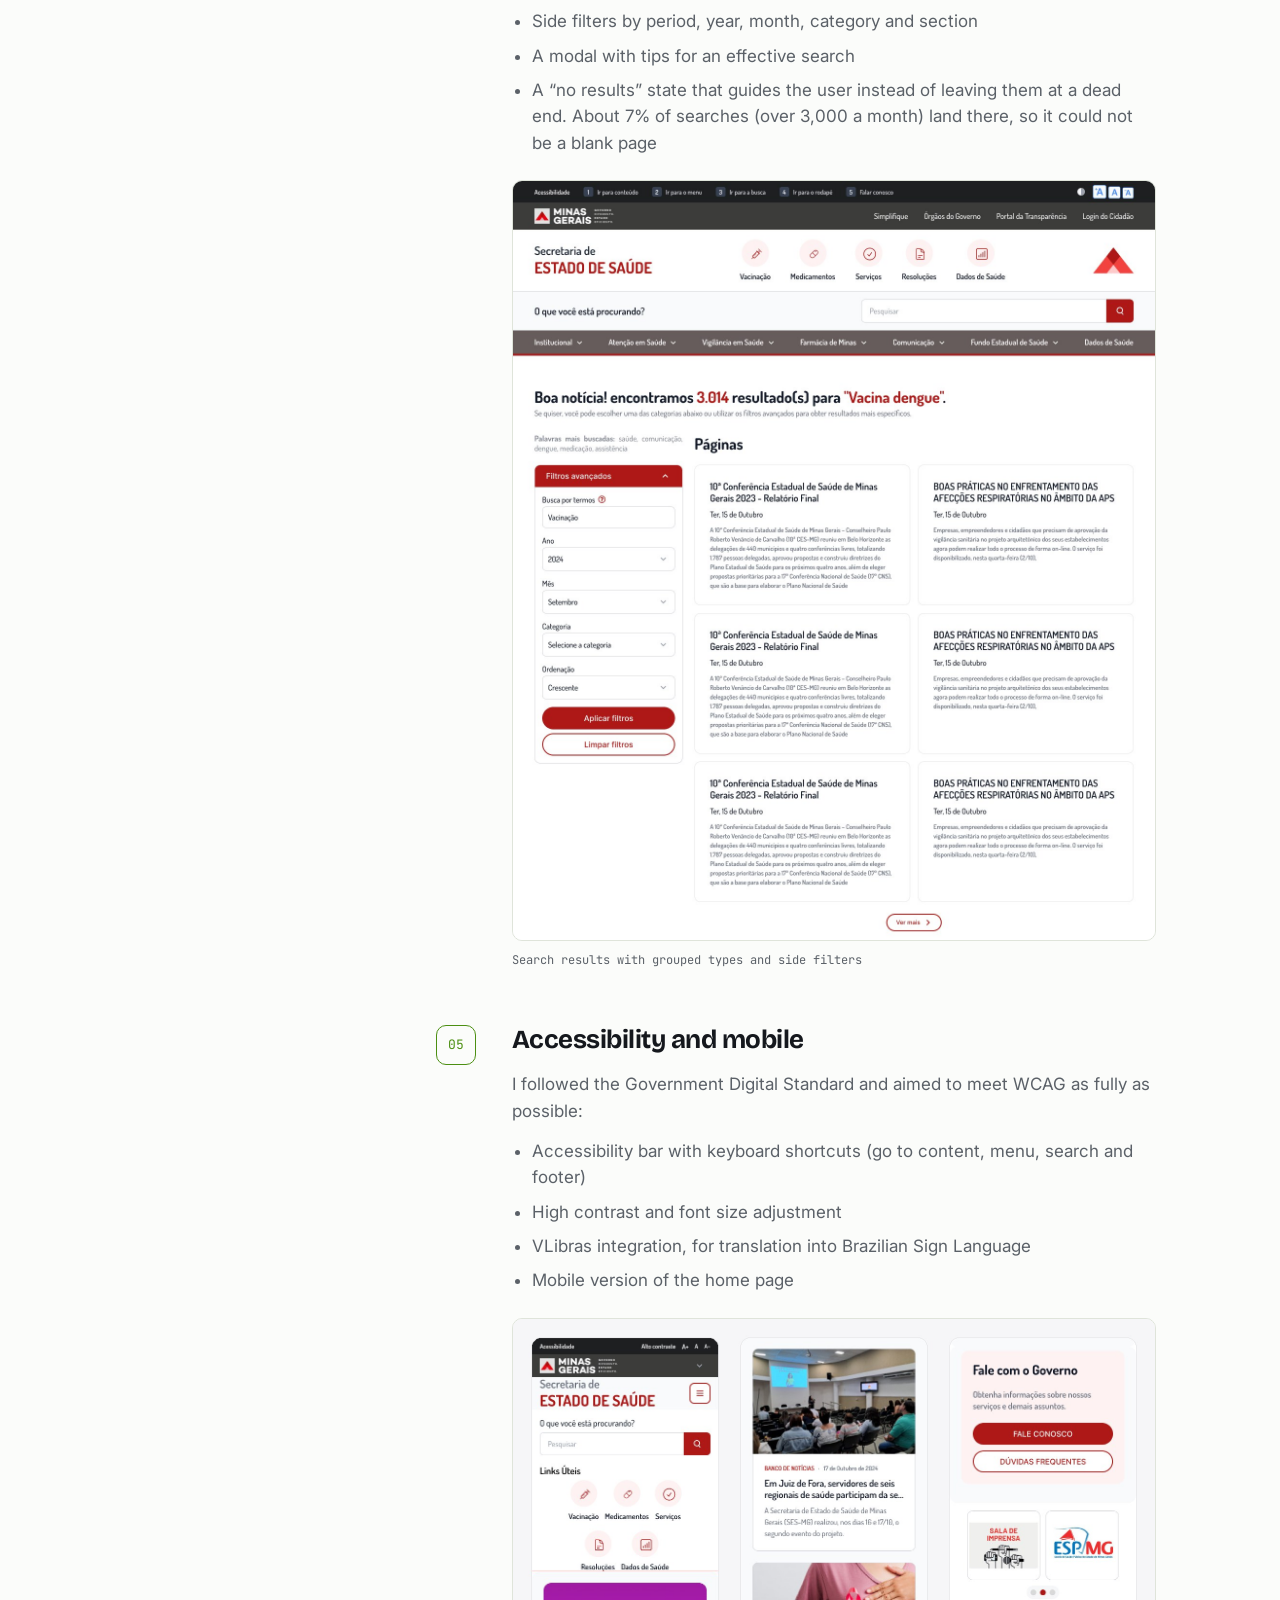
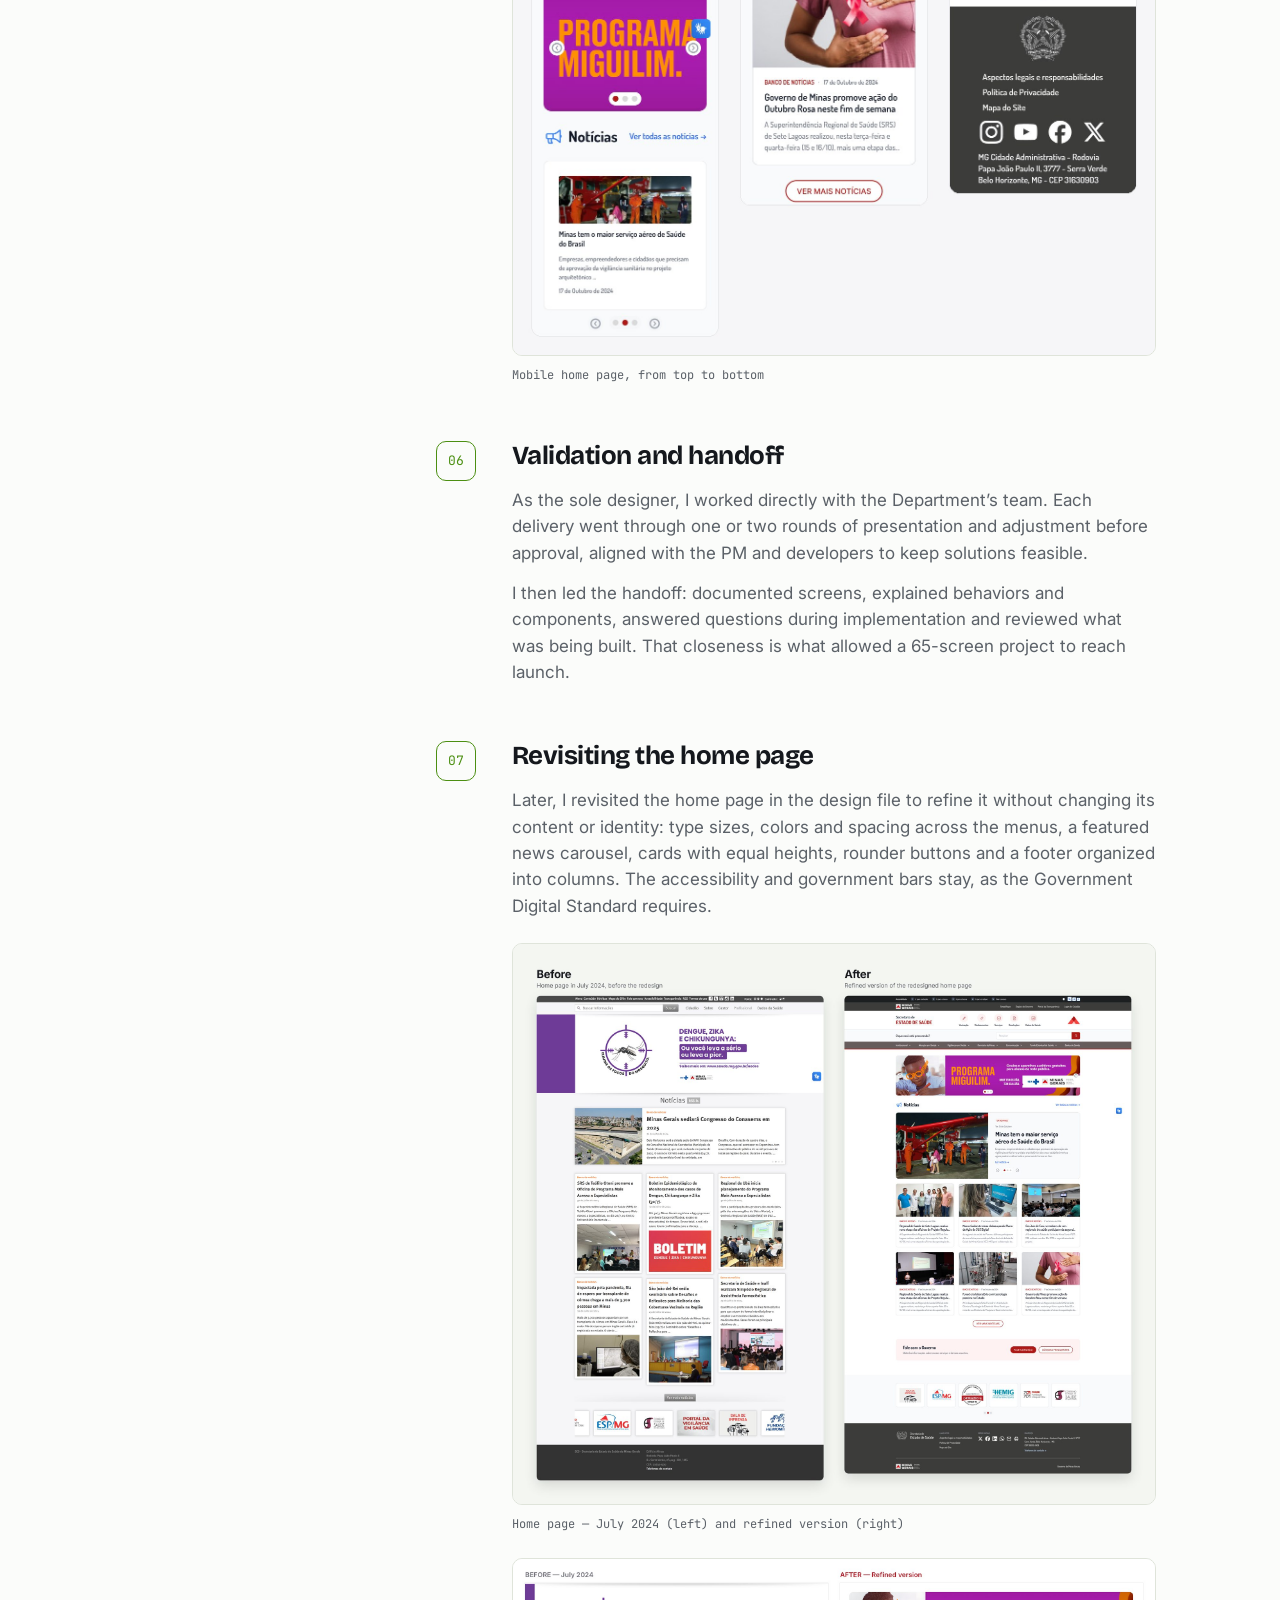
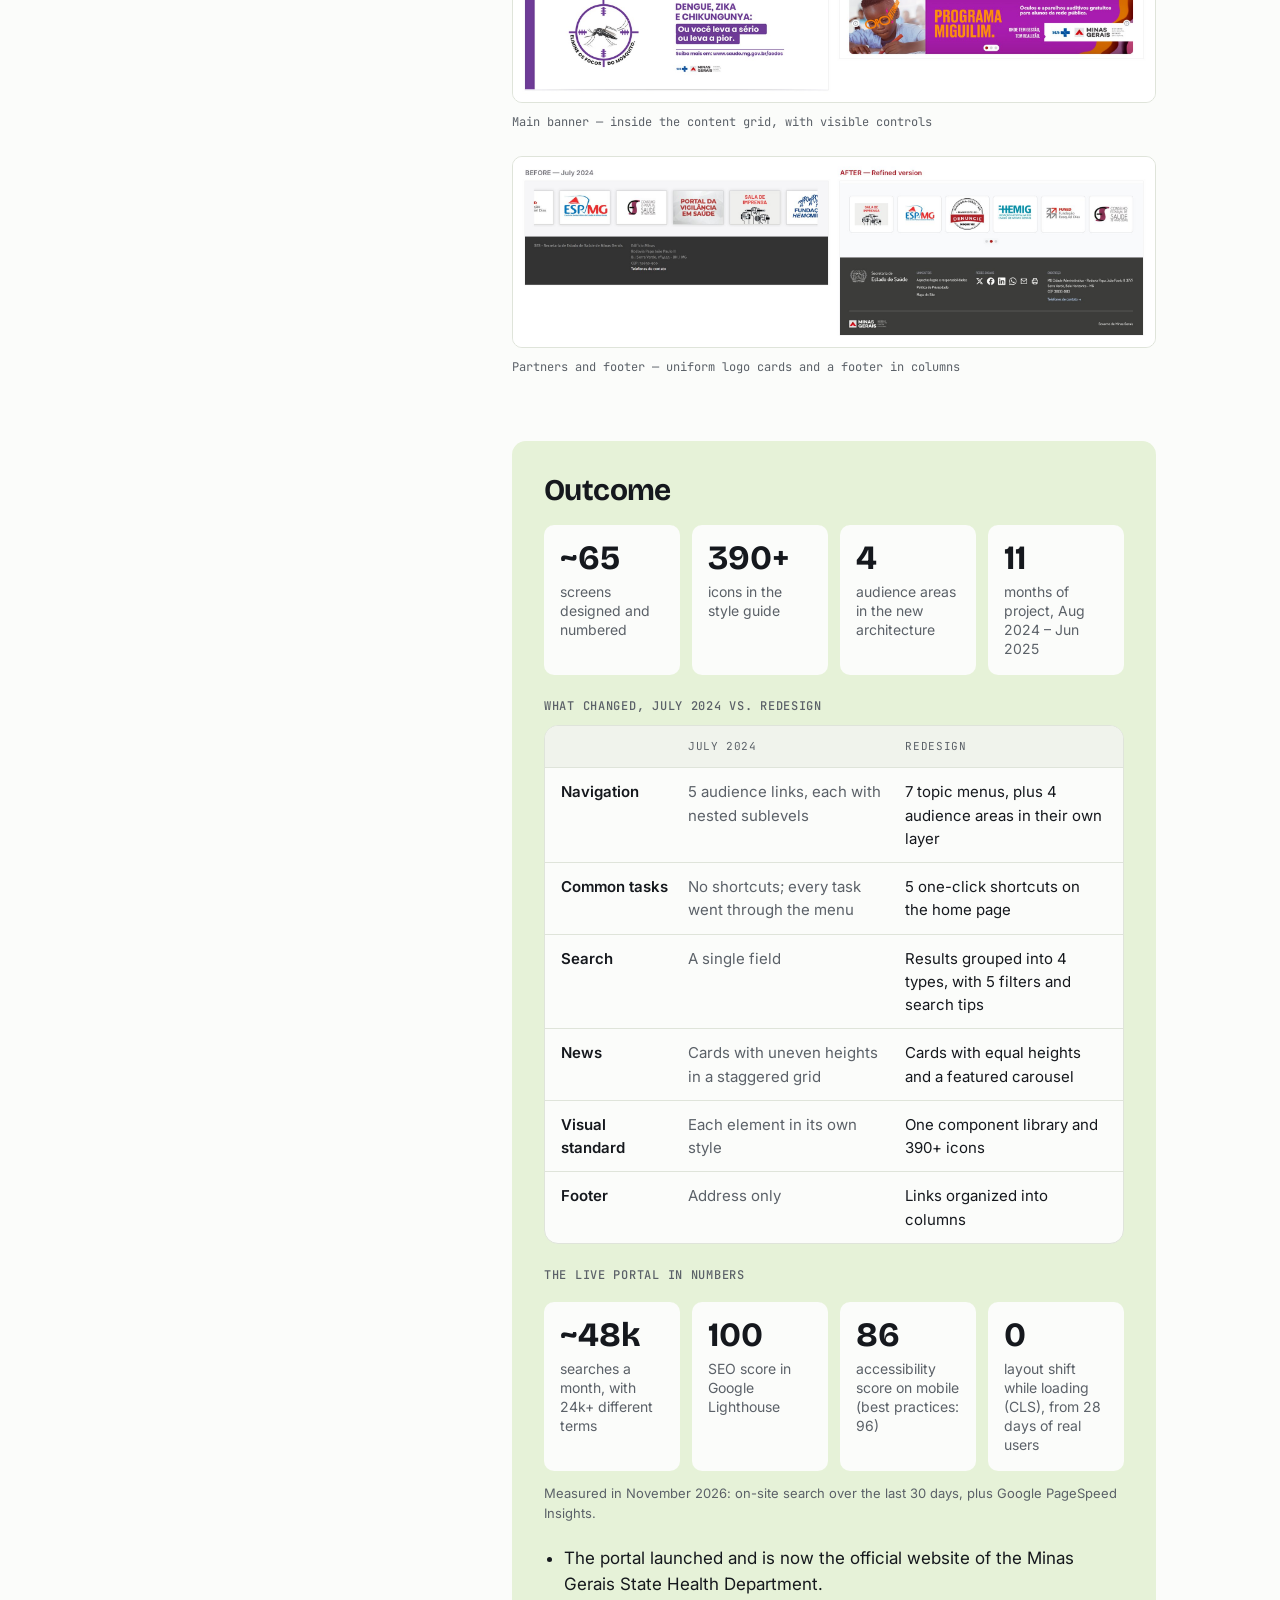
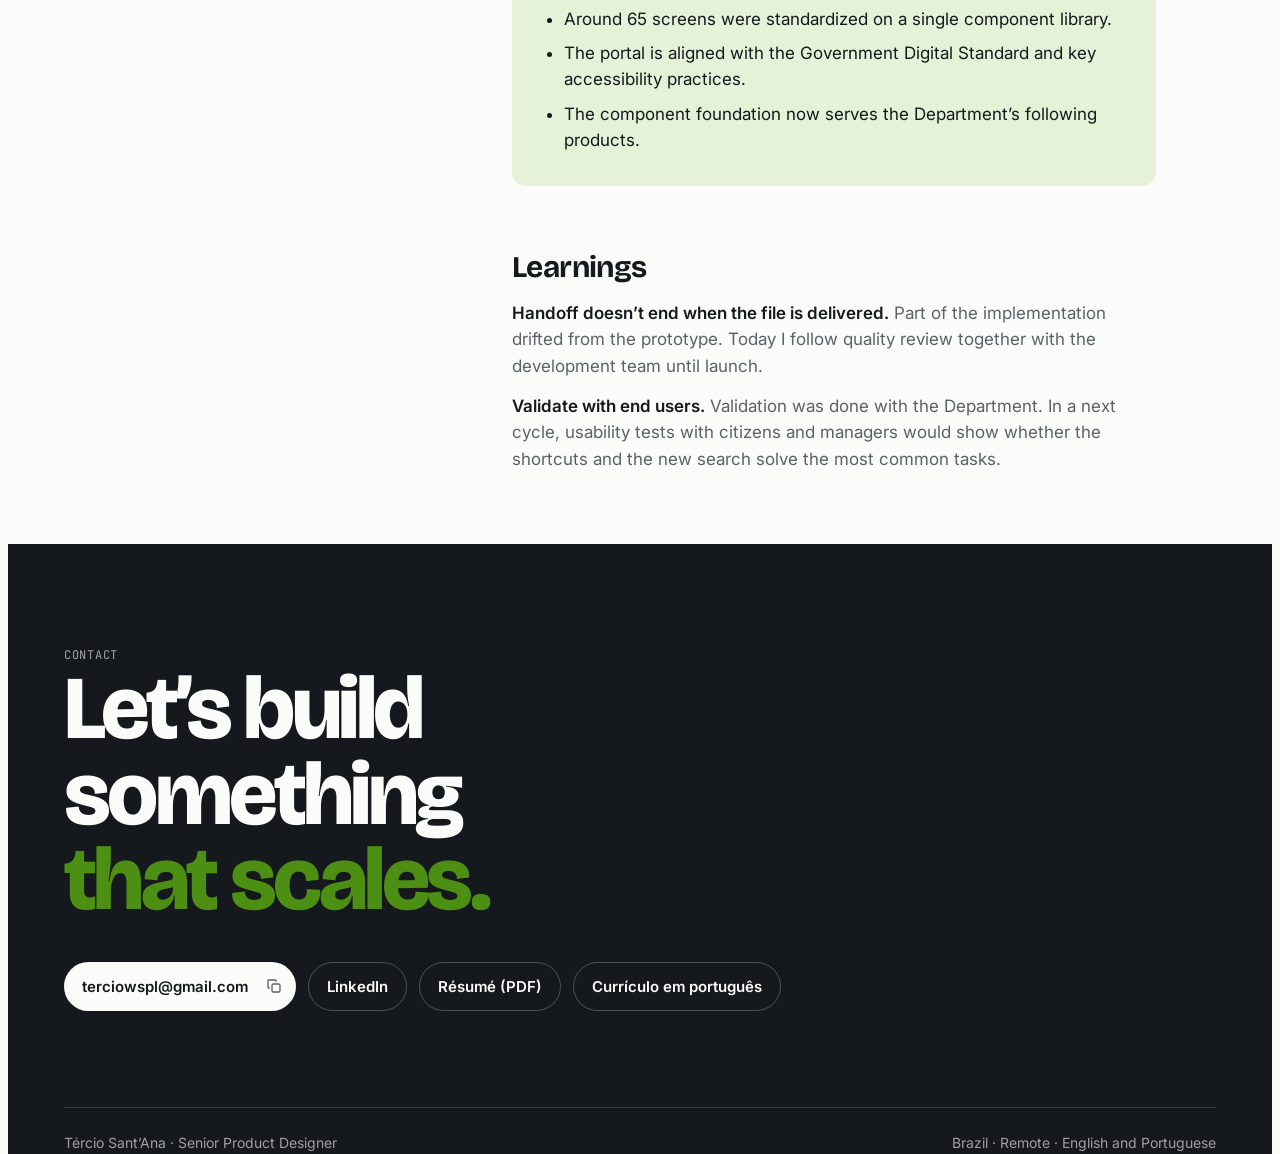
==== commit ca02d203: "Add real SES-MG portal numbers to the case study Co-Authored-By: Claude Opus 5.5 <noreply@anthropic." ====
--- a/index.html
+++ b/index.html
@@ -203,6 +203,7 @@
 .kpis { display: grid; grid-template-columns: repeat(4, minmax(0,1fr)); gap: 12px; margin: 18px 0 22px; }
 .kpi { background: var(--bg); border-radius: 10px; padding: 16px; min-width: 0; }
 .kpi b { display: block; font-family: var(--display); font-size: 34px; line-height: 1; color: var(--ink); }
+.kpi-note { margin: -10px 0 22px; font-size: 13px; color: var(--muted); }
 .kpi span { display: block; margin-top: 8px; font-size: 14px; line-height: 1.35; color: var(--muted); }
 @media (max-width: 640px) { .kpis { grid-template-columns: repeat(2, minmax(0,1fr)); } }
 
@@ -762,12 +763,12 @@
 
             <div class="step"><span class="n">04</span><div>
               <h3>Advanced search</h3>
-              <p>Since a large share of visits are about finding a specific document or service, search got its own attention:</p>
+              <p>Since a large share of visits are about finding a specific document or service, search got its own attention. Today’s numbers back that up: around 48,000 searches a month, with more than 24,000 different terms.</p>
               <ul>
                 <li>Results grouped by type: Pages, Programs and Actions, Documents and News</li>
                 <li>Side filters by period, year, month, category and section</li>
                 <li>A modal with tips for an effective search</li>
-                <li>A “no results” state that guides the user instead of leaving them at a dead end</li>
+                <li>A “no results” state that guides the user instead of leaving them at a dead end. About 7% of searches (over 3,000 a month) land there, so it could not be a blank page</li>
               </ul>
               <figure class="fig"><img src="assets/img/ses-search-refined.jpg" width="1320" height="1560" alt="Advanced search results page with grouped results and side filters"><figcaption>Search results with grouped types and side filters</figcaption></figure>
             </div></div>
@@ -817,14 +818,14 @@
               <div class="ba__row" role="row"><b role="rowheader">Visual standard</b><span role="cell">Each element in its own style</span><span role="cell">One component library and 390+ icons</span></div>
               <div class="ba__row" role="row"><b role="rowheader">Footer</b><span role="cell">Address only</span><span role="cell">Links organized into columns</span></div>
             </div>
-            <!-- Impact metrics: fill only with real data from SES-MG, then uncomment.
+            <h4 class="ba__title">The live portal in numbers</h4>
             <div class="kpis">
-              <div class="kpi"><b>[XX%]</b><span>[e.g. visits to the shortcut pages]</span></div>
-              <div class="kpi"><b>[XX%]</b><span>[e.g. searches with a result clicked]</span></div>
-              <div class="kpi"><b>[XX]</b><span>[e.g. fewer contact requests about finding content]</span></div>
-              <div class="kpi"><b>[XX]</b><span>[e.g. accessibility score]</span></div>
+              <div class="kpi"><b>~48k</b><span>searches a month, with 24k+ different terms</span></div>
+              <div class="kpi"><b>100</b><span>SEO score in Google Lighthouse</span></div>
+              <div class="kpi"><b>86</b><span>accessibility score on mobile (best practices: 96)</span></div>
+              <div class="kpi"><b>0</b><span>layout shift while loading (CLS), from 28 days of real users</span></div>
             </div>
-            -->
+            <p class="kpi-note">Measured in November 2026: on-site search over the last 30 days, plus Google PageSpeed Insights.</p>
             <ul>
               <li>The portal launched and is now the official website of the Minas Gerais State Health Department.</li>
               <li>Around 65 screens were standardized on a single component library.</li>
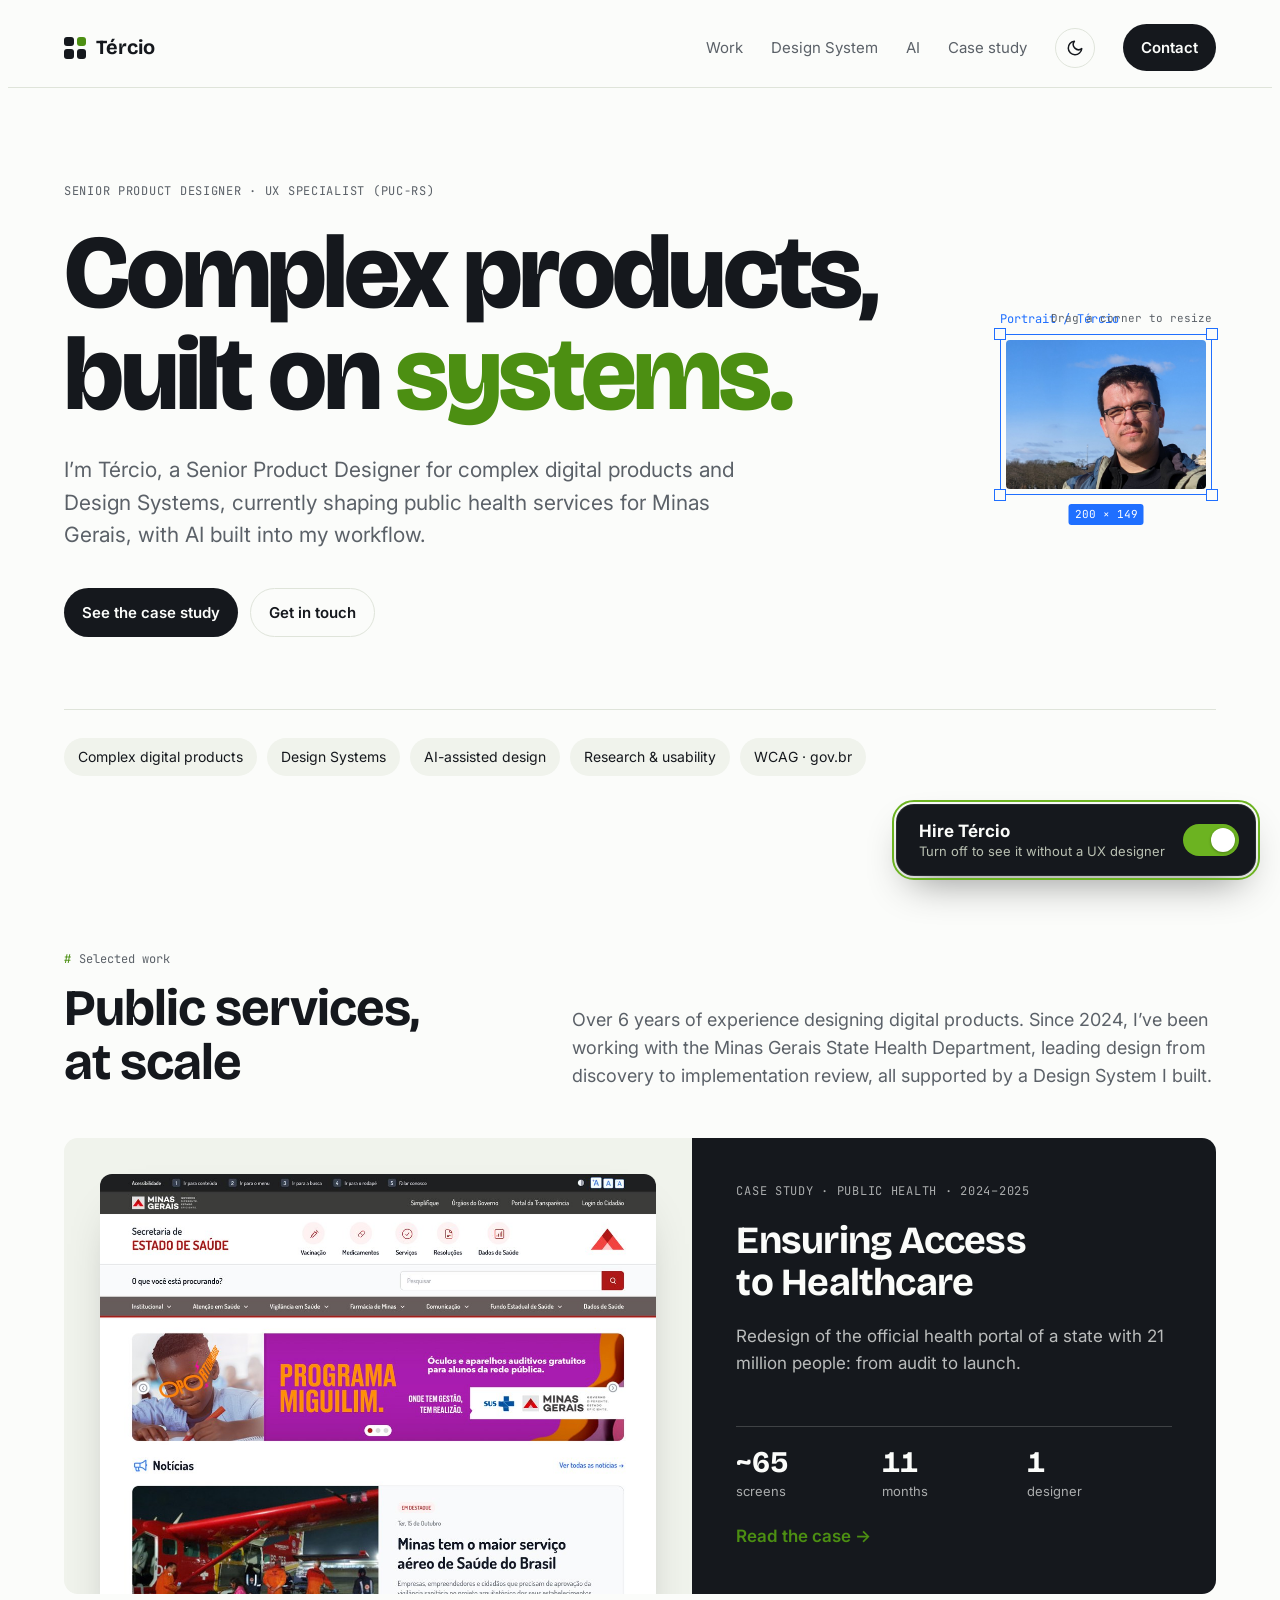
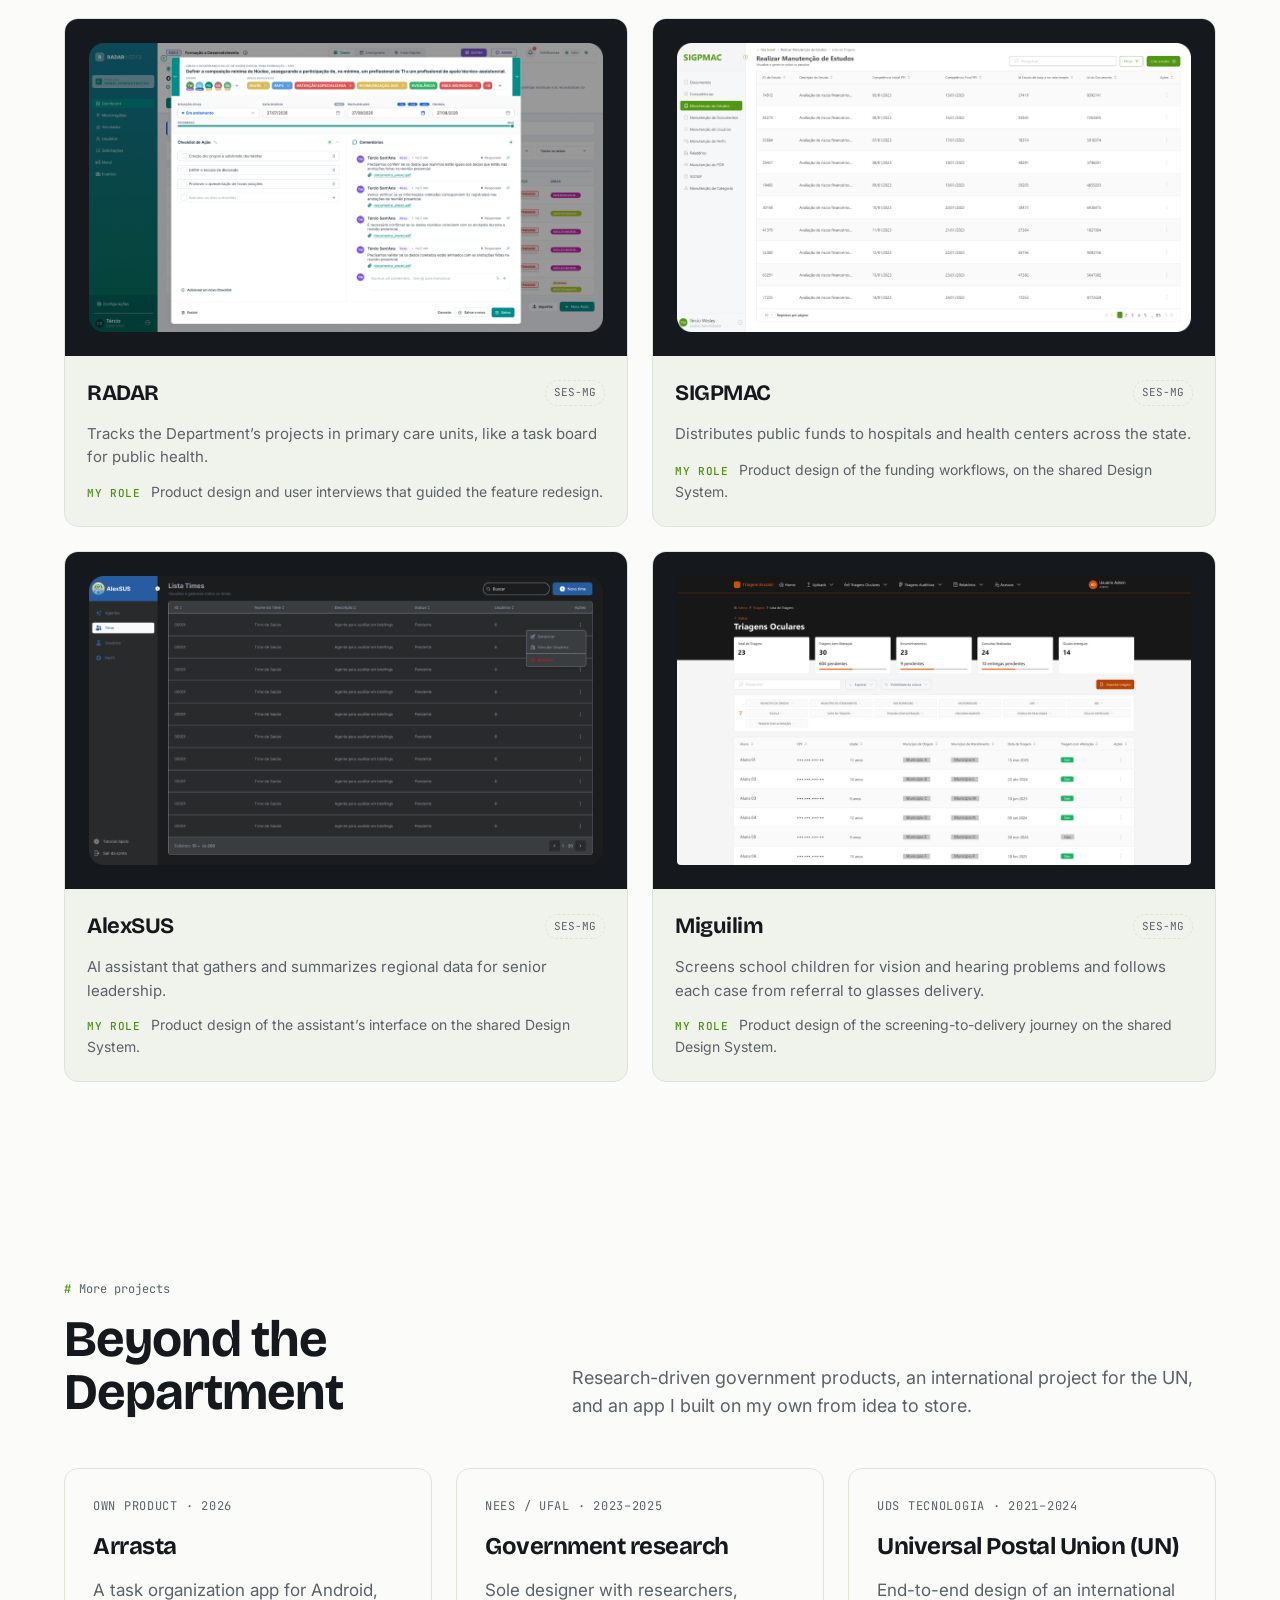
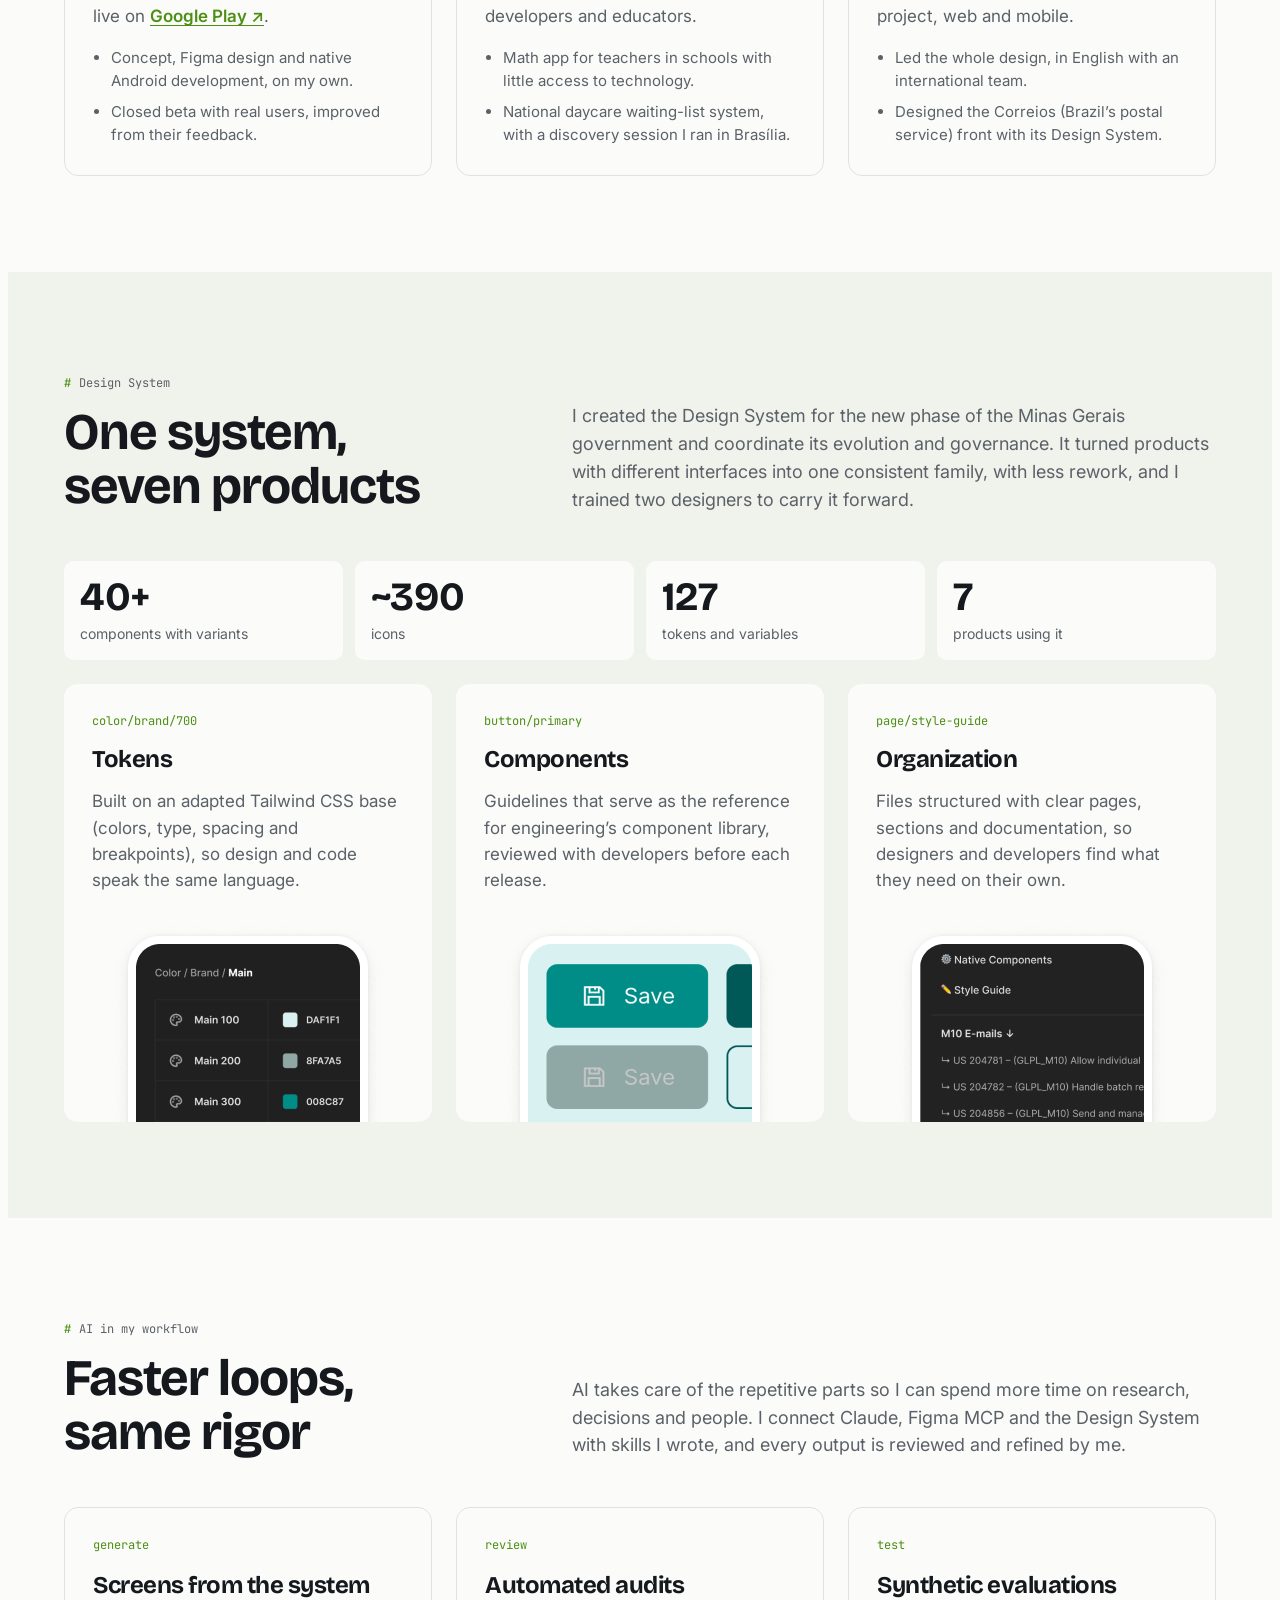
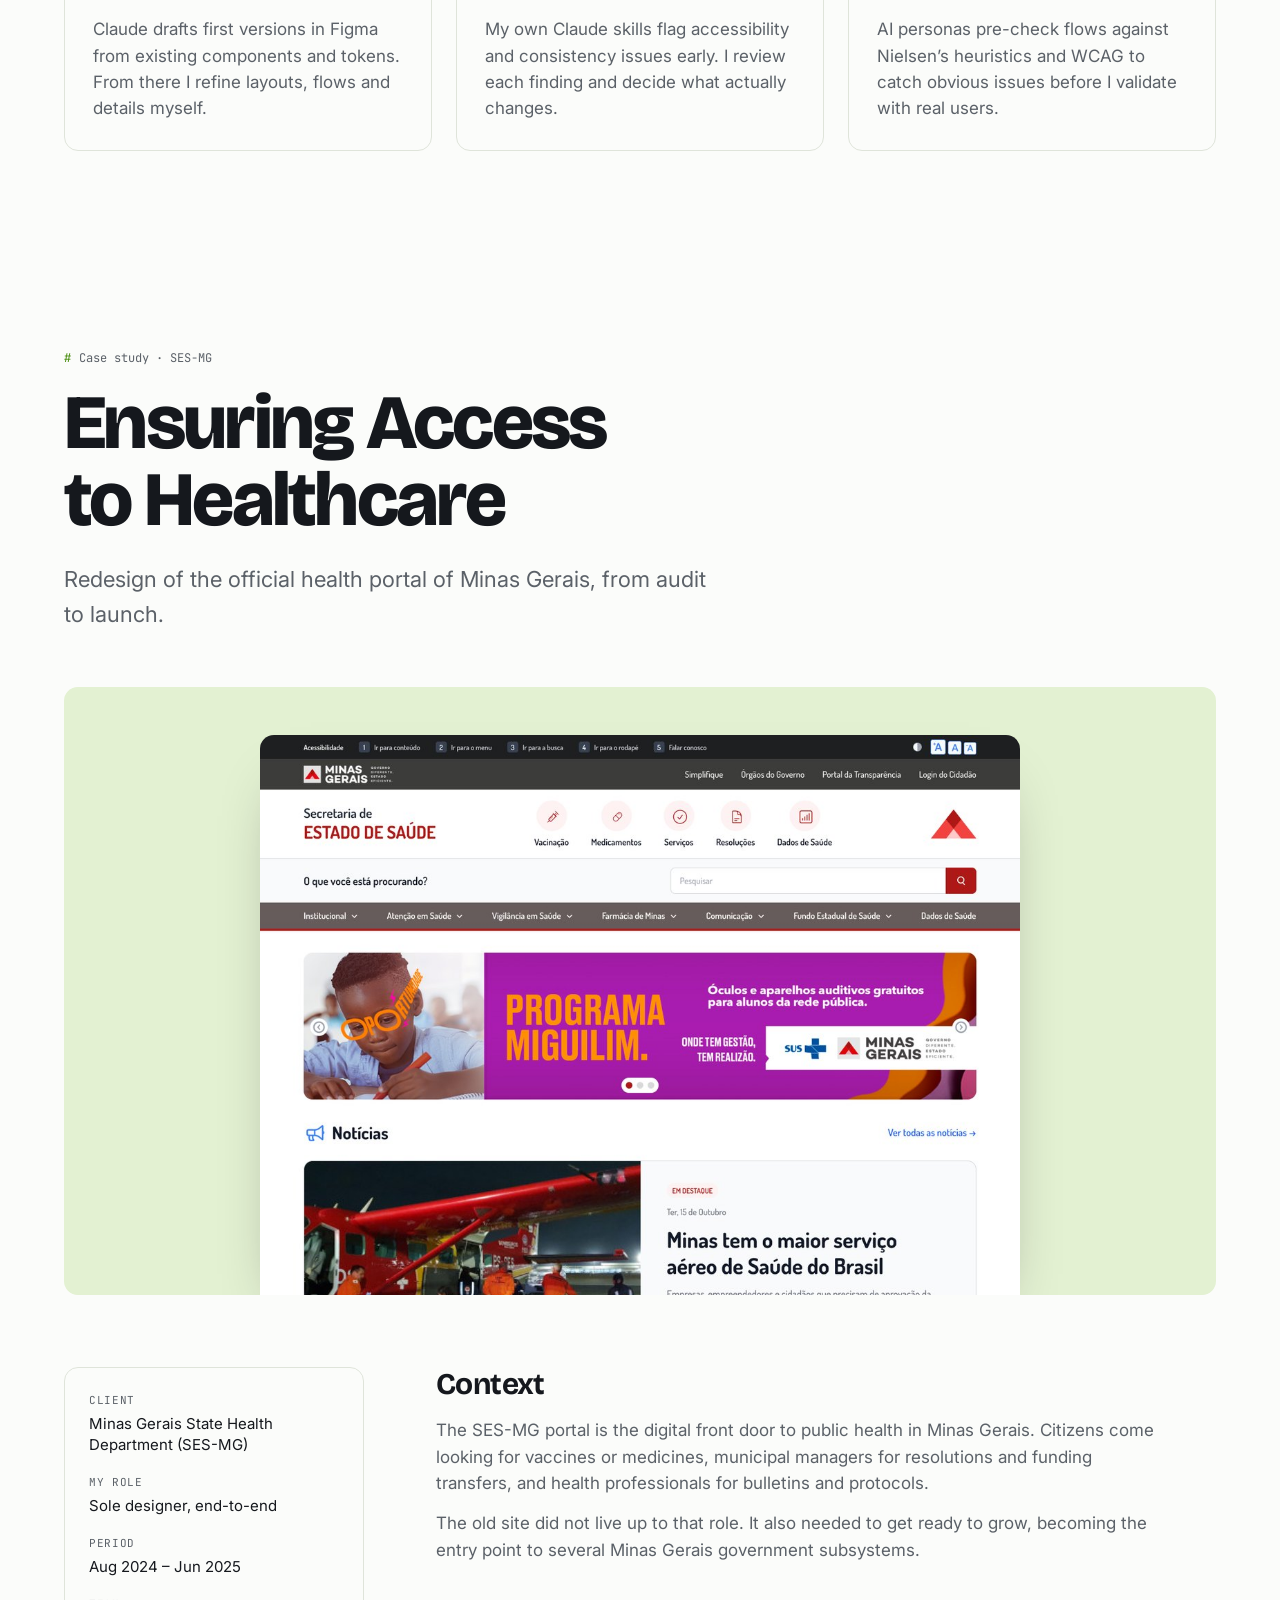
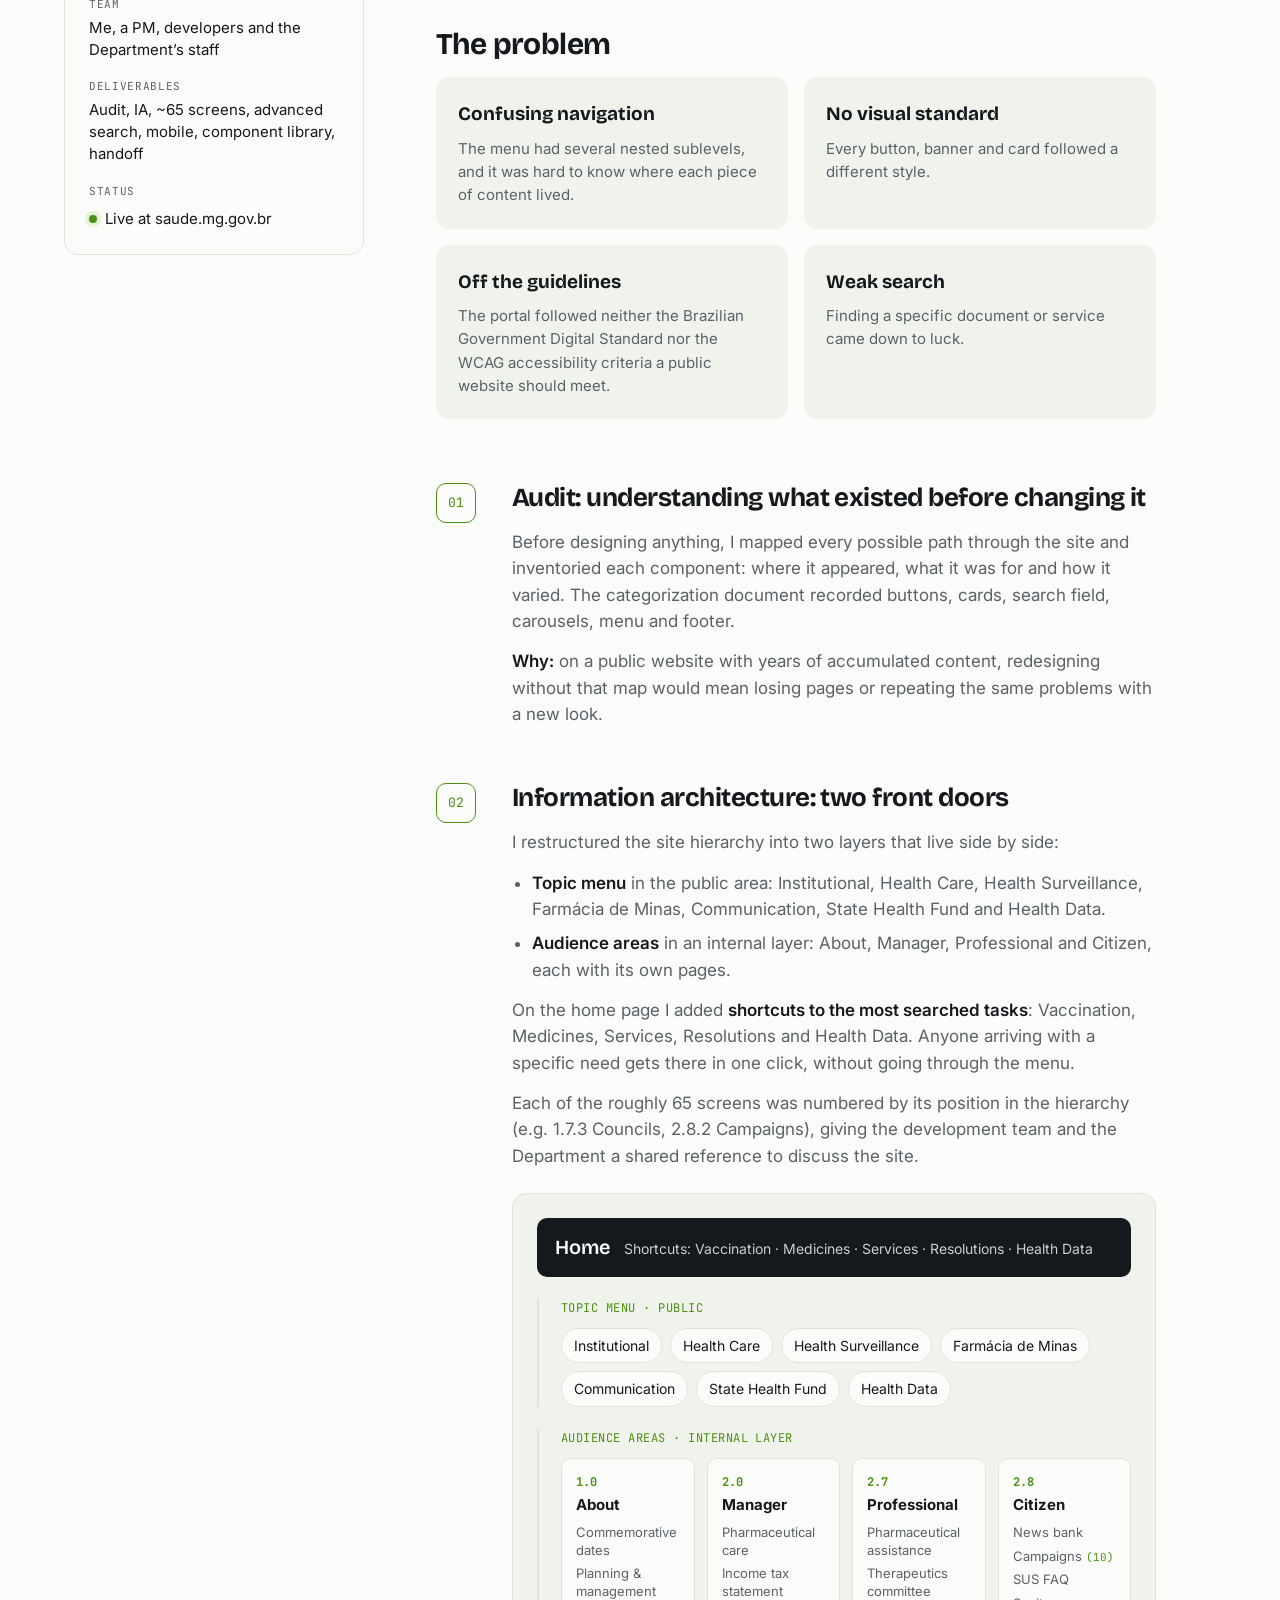
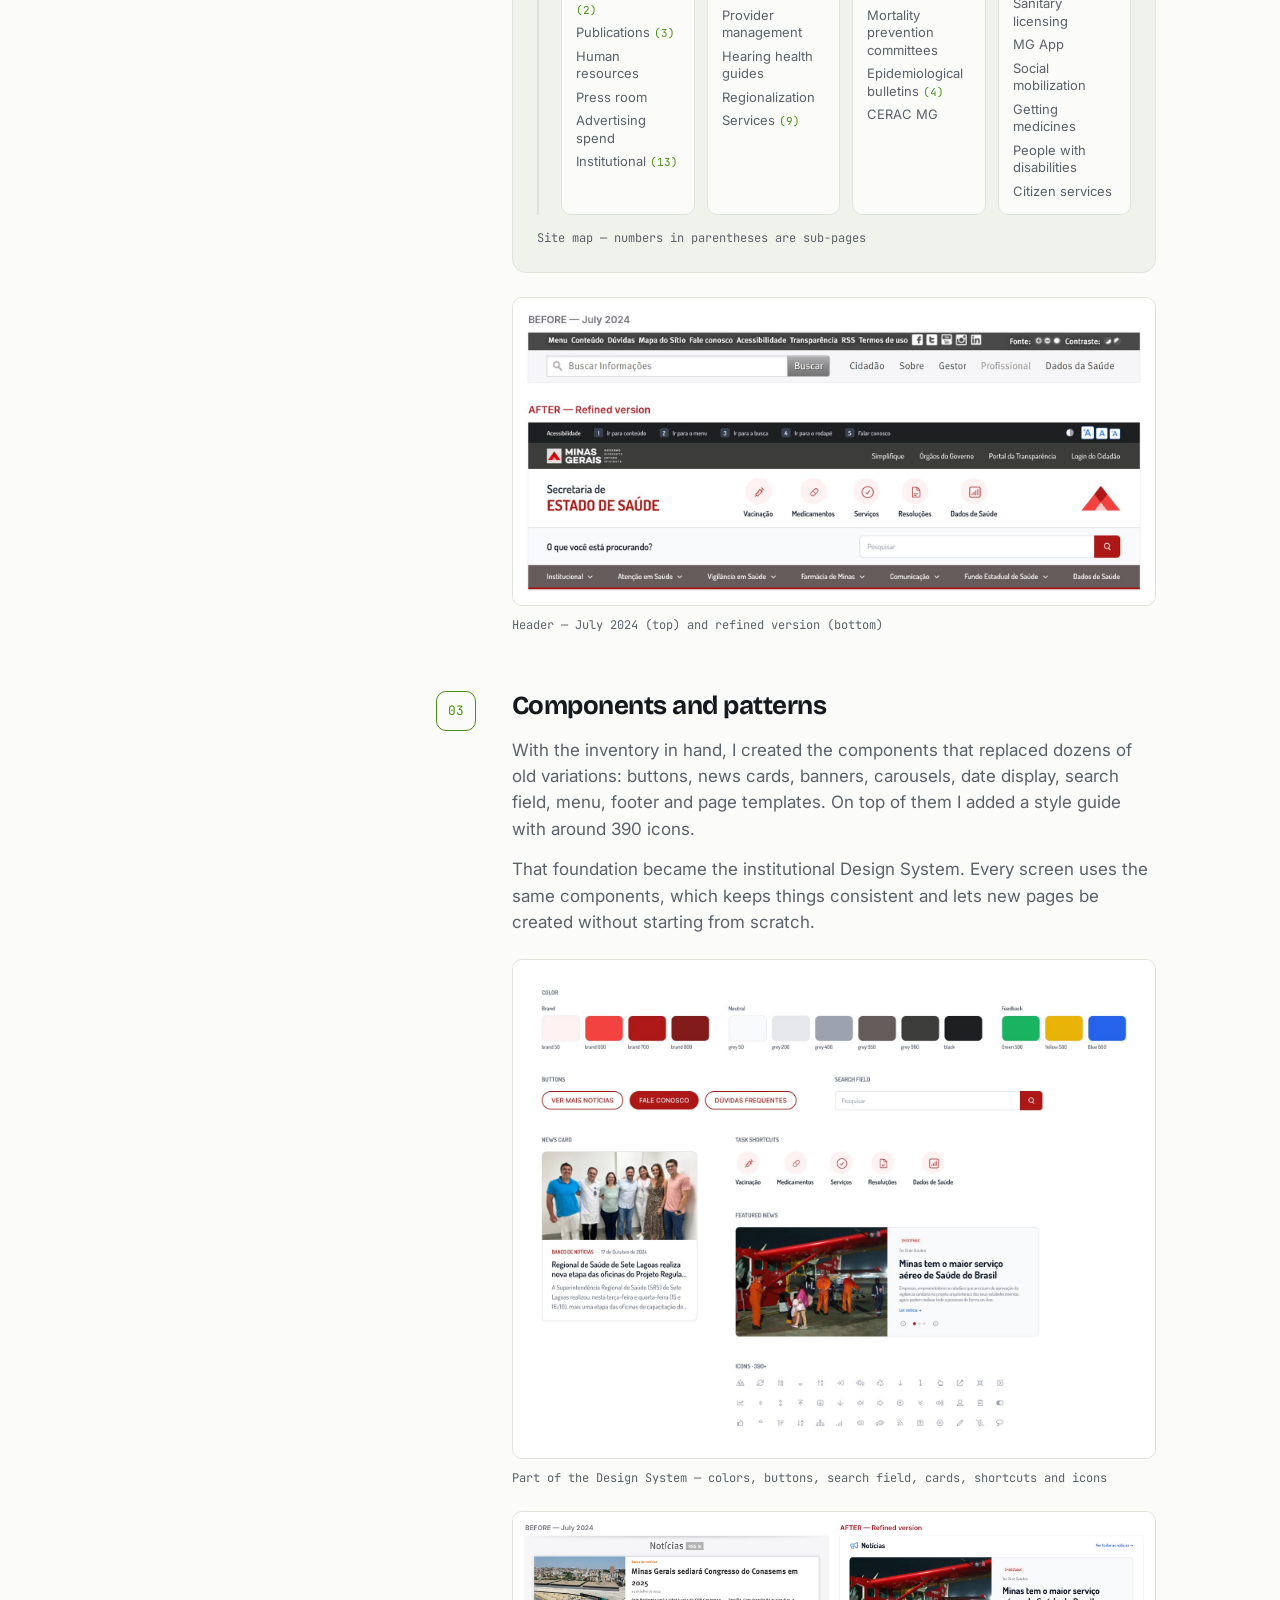
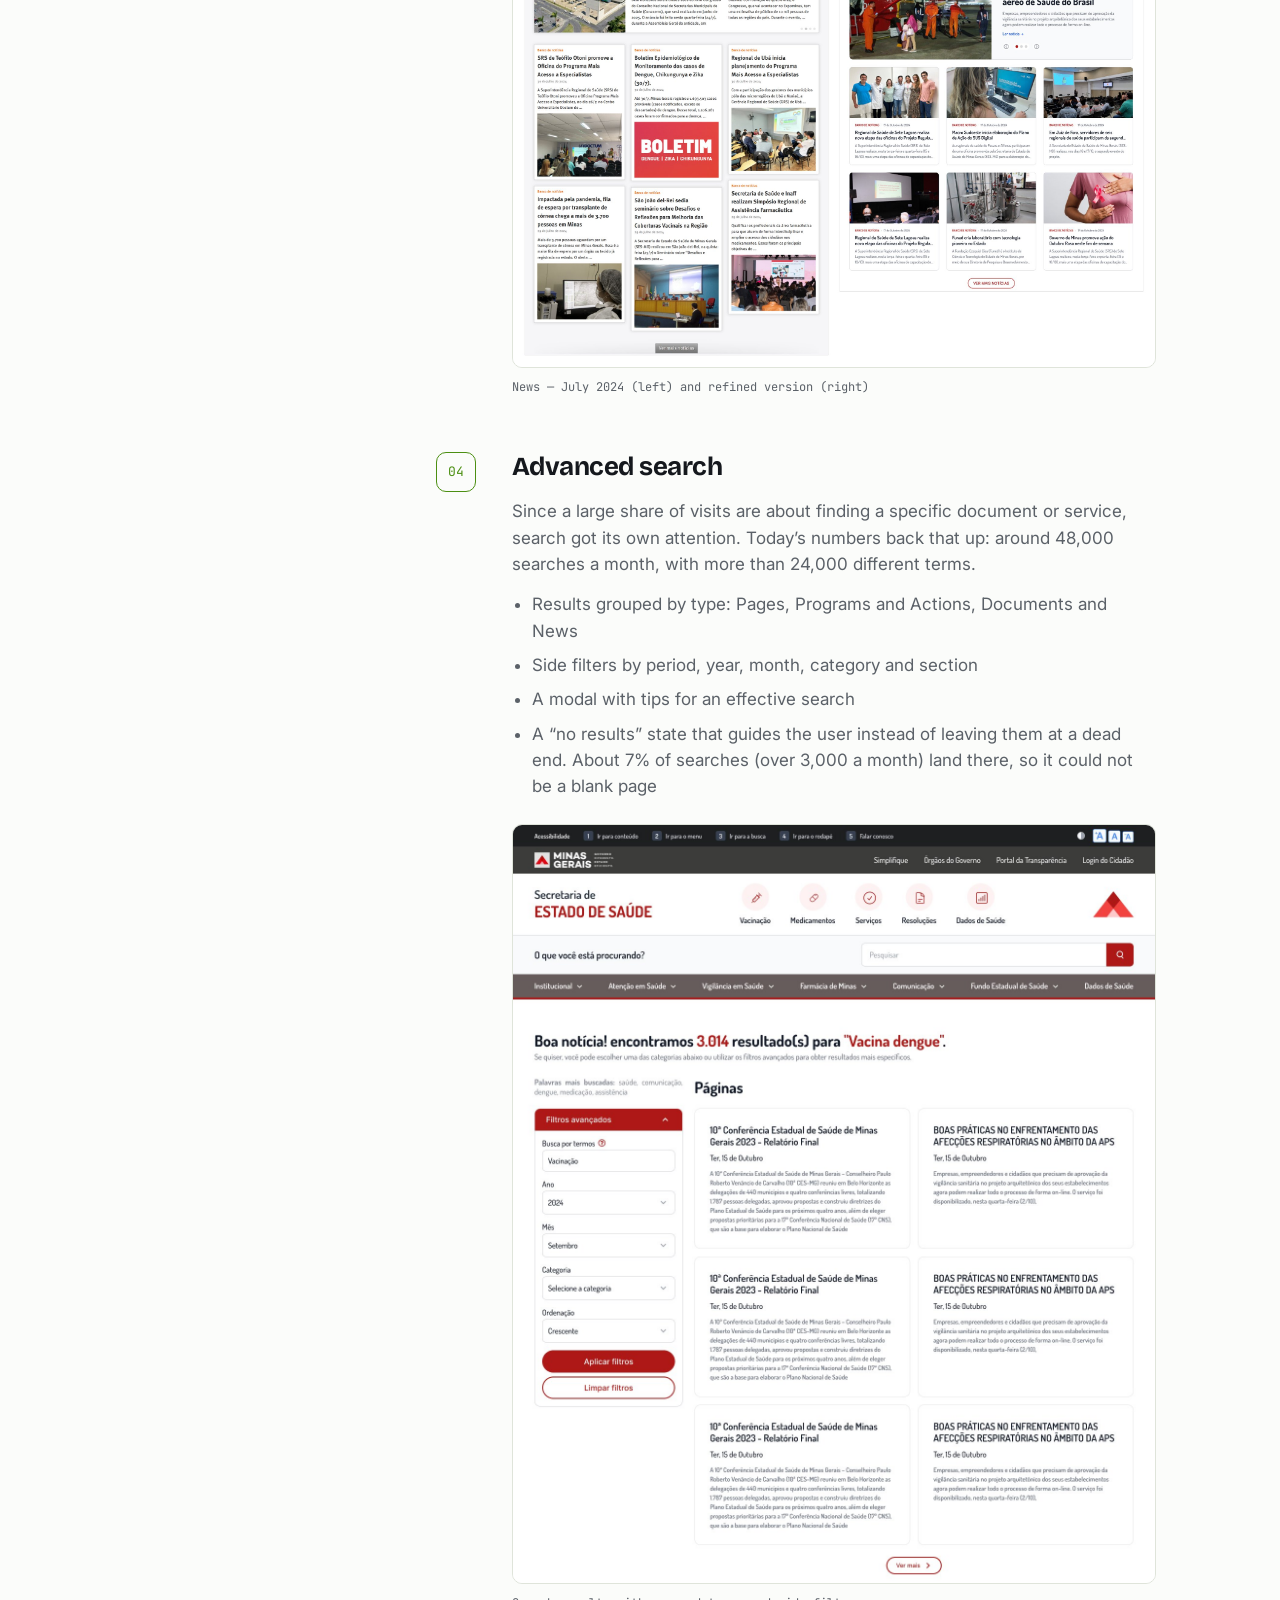
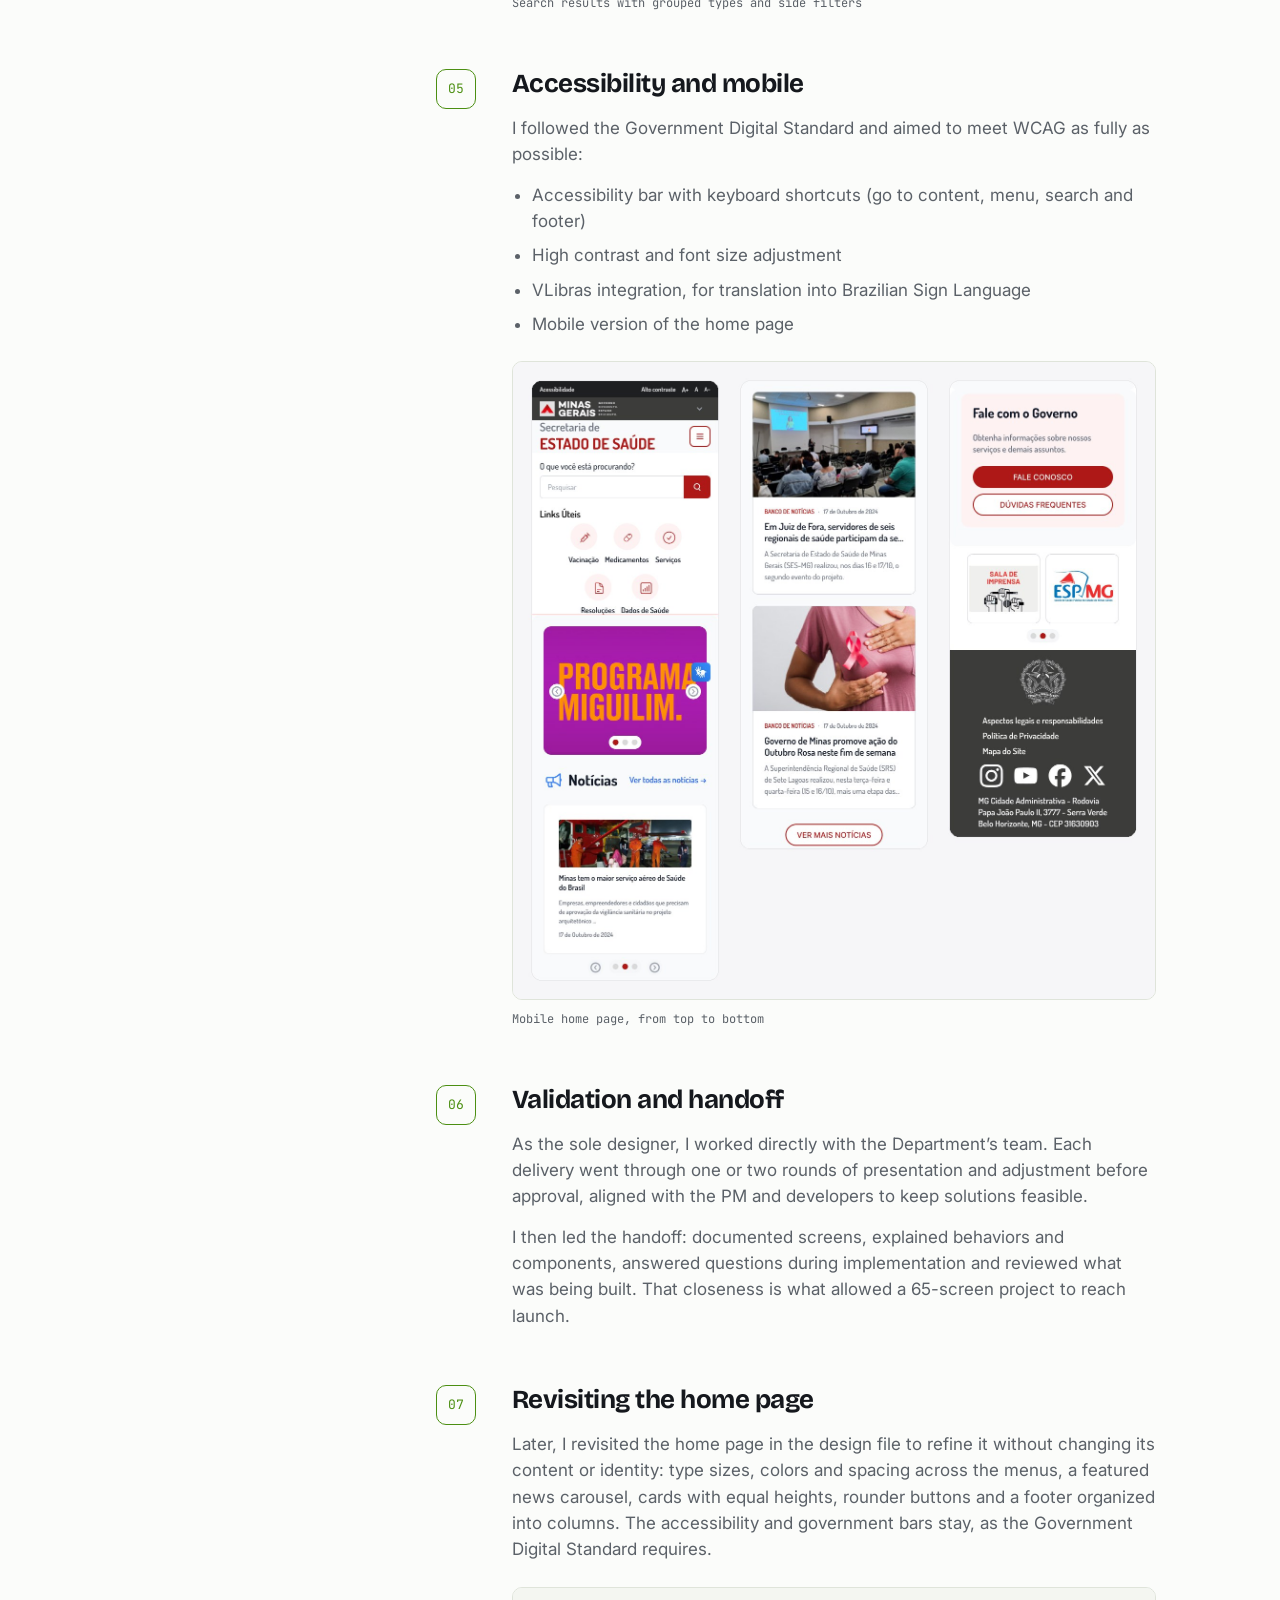
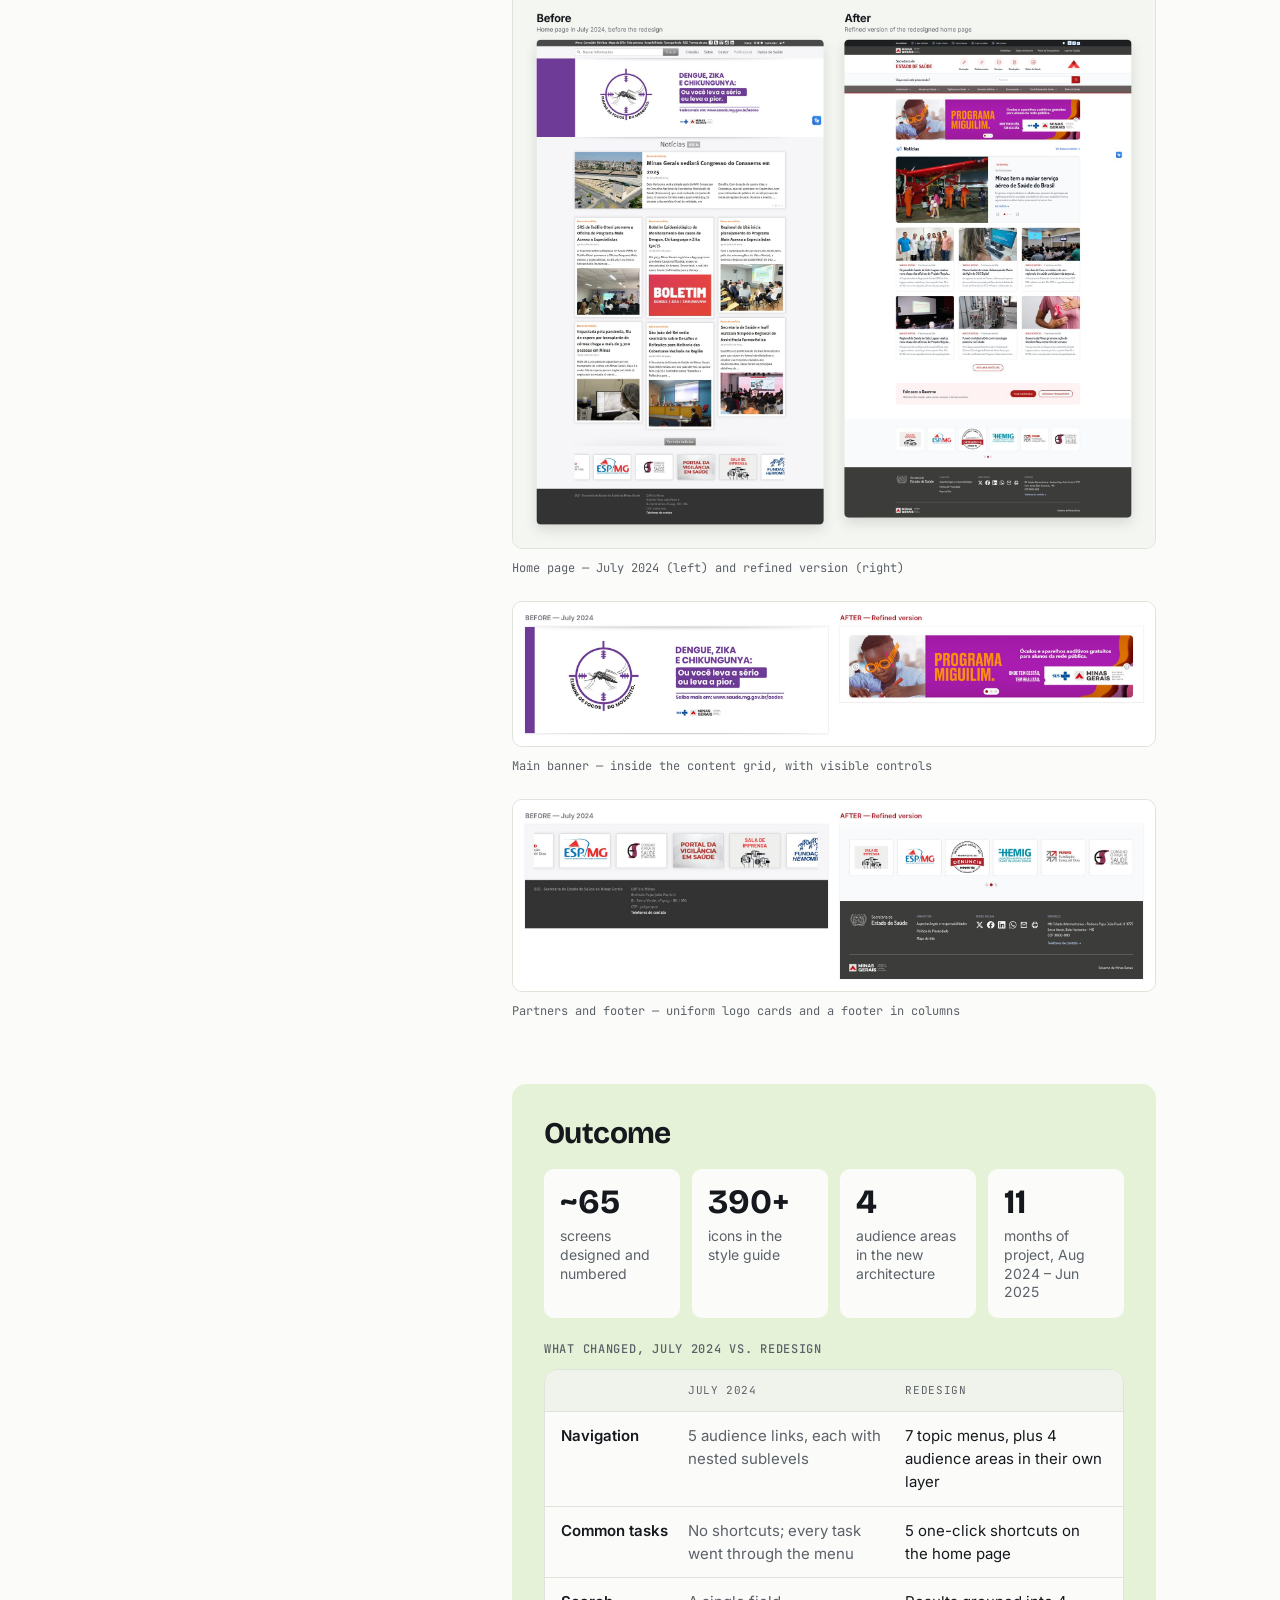
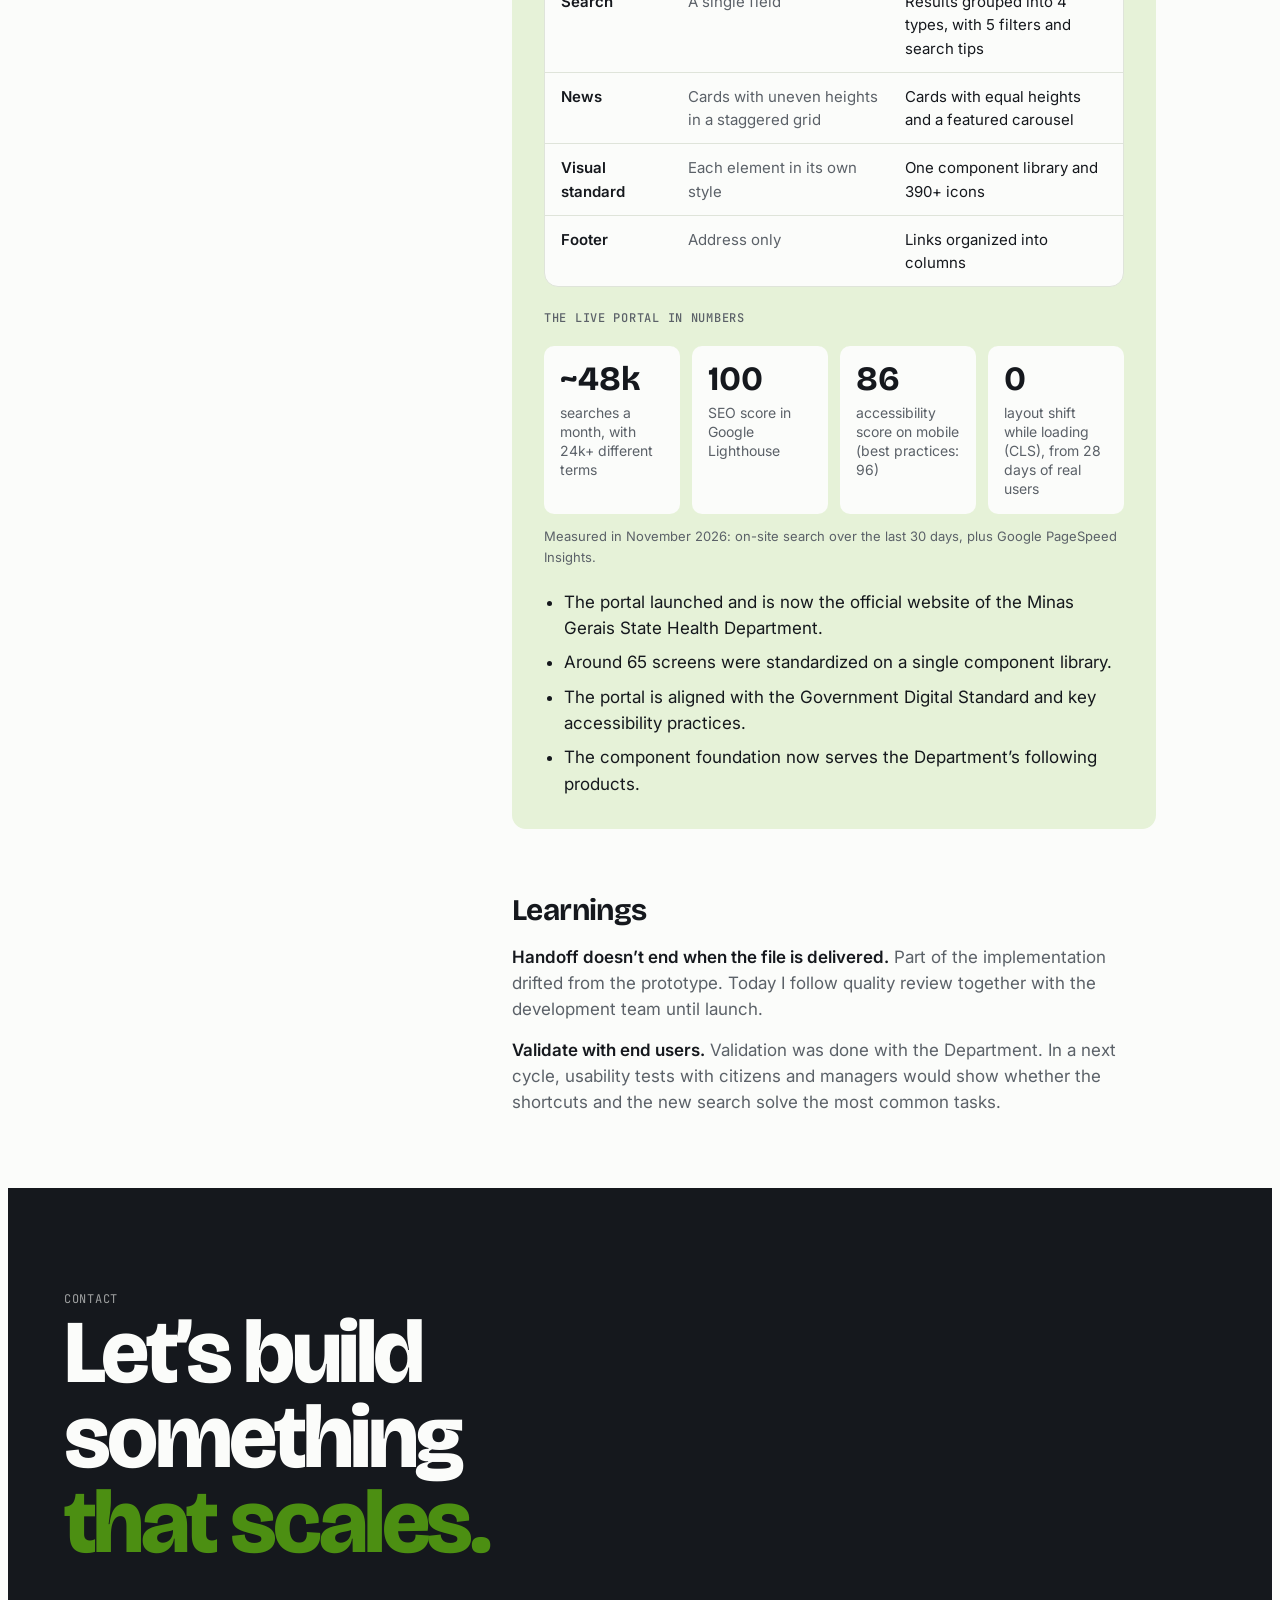
==== commit f0958aa0: "Add Miguilim to Selected work; grid ready for a 5th tile (SES Legis) Co-Authored-By: Claude Opus 5.5" ====
--- a/index.html
+++ b/index.html
@@ -106,7 +106,14 @@
 .sec__head p { color: var(--muted); font-size: 18px; max-width: 36em; }
 
 /* Work */
-.work { display: grid; grid-template-columns: repeat(3, 1fr); gap: 24px; }
+.work { display: grid; grid-template-columns: repeat(6, minmax(0, 1fr)); gap: 24px; }
+/* Tiles fill every row evenly: 4 = 2+2, 5 = 2+3, 3 or 6 = 3 per row */
+@media (min-width: 961px) {
+  .work > .tile { grid-column: span 3; }
+  .work:has(> .tile:nth-of-type(5)) > .tile:nth-of-type(n+3),
+  .work:has(> .tile:nth-of-type(3)):not(:has(> .tile:nth-of-type(4))) > .tile,
+  .work:has(> .tile:nth-of-type(6)) > .tile { grid-column: span 2; }
+}
 .feat { grid-column: 1 / -1; display: grid; grid-template-columns: 6fr 5fr; background: transparent; isolation: isolate; color: var(--on-ink); border-radius: var(--radius); overflow: hidden; text-decoration: none; }
 .feat__img { background: var(--surface); overflow: hidden; padding: 36px 36px 0; display: flex; align-items: flex-end; min-height: 100%; }
 .feat__img img { width: 100%; height: 470px; margin-bottom: -50px; object-fit: cover; object-position: 50% 0%; border-radius: 12px 12px 0 0; box-shadow: 0 24px 50px -28px rgba(0,0,0,.45); transition: transform .6s cubic-bezier(.2,.7,.2,1); }
@@ -280,6 +287,7 @@
   .hero__grid { grid-template-columns: 1fr; }
   .hero__media { width: var(--mw); max-width: 100%; }
   .work, .blocks { grid-template-columns: 1fr 1fr; }
+  .work > .tile:last-of-type:nth-of-type(odd) { grid-column: 1 / -1; }
   .facts { position: static; display: grid; grid-template-columns: 1fr 1fr; }
   .case-layout { gap: 48px; }
   .feat__img { max-height: 360px; }
@@ -587,6 +595,24 @@
           <p class="role"><b>My role</b> Product design of the assistant’s interface on the shared Design System.</p>
         </div>
         </article>
+        <article class="tile">
+          <div class="tile__img"><img src="assets/img/gallery-miguilim.png" width="560" height="315" alt="Miguilim: school eye screenings list with funnel cards and filters"></div>
+          <div class="tile__body">
+          <div class="row"><h3>Miguilim</h3><span class="soon">SES-MG</span></div>
+          <p>Screens school children for vision and hearing problems and follows each case from referral to glasses delivery.</p>
+          <p class="role"><b>My role</b> Product design of the screening-to-delivery journey on the shared Design System.</p>
+        </div>
+        </article>
+        <!-- SES Legis: ready to publish. Add assets/img/gallery-seslegis.png (1120x630), fill the texts and remove this comment wrapper. The grid adjusts to 5 tiles (2 + 3) by itself.
+        <article class="tile">
+          <div class="tile__img"><img src="assets/img/gallery-seslegis.png" width="560" height="315" alt="SES Legis: ..."></div>
+          <div class="tile__body">
+          <div class="row"><h3>SES Legis</h3><span class="soon">SES-MG</span></div>
+          <p>...</p>
+          <p class="role"><b>My role</b> ...</p>
+        </div>
+        </article>
+        -->
       </div>
     </div>
   </section>
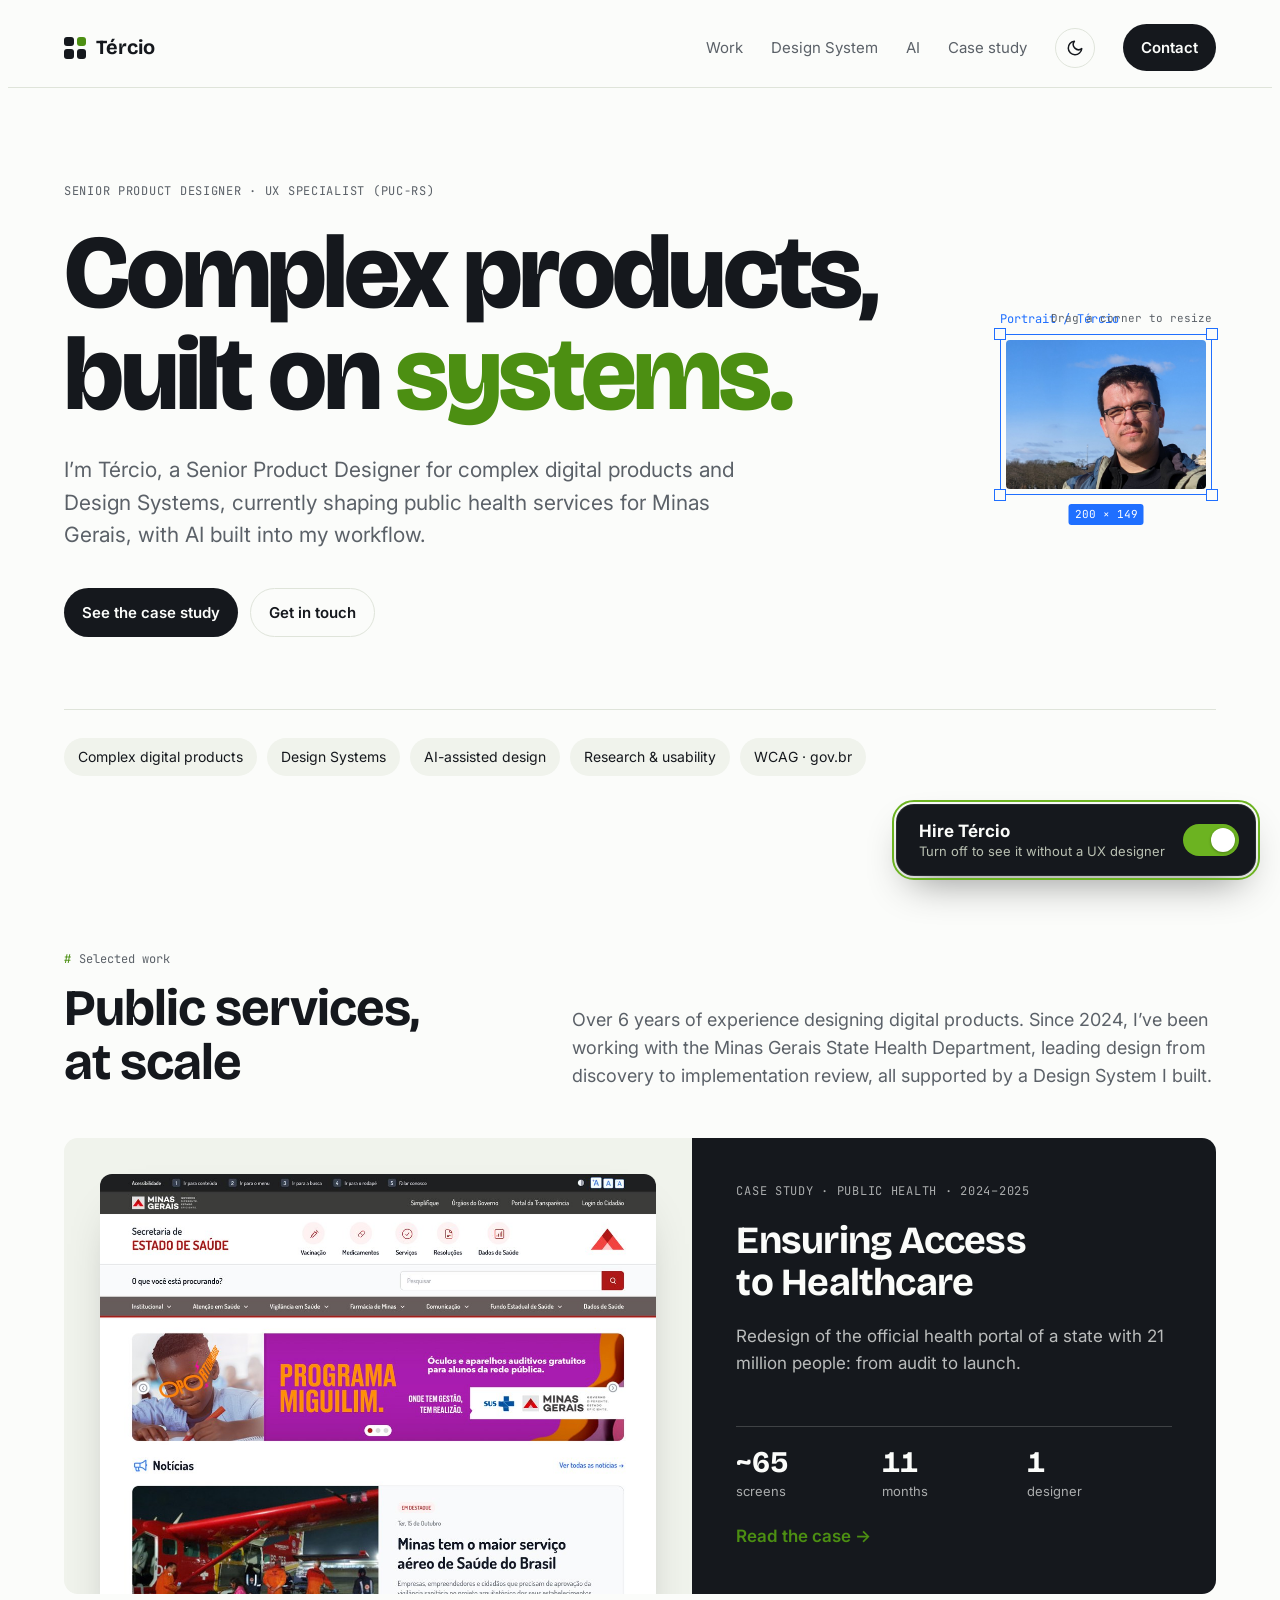
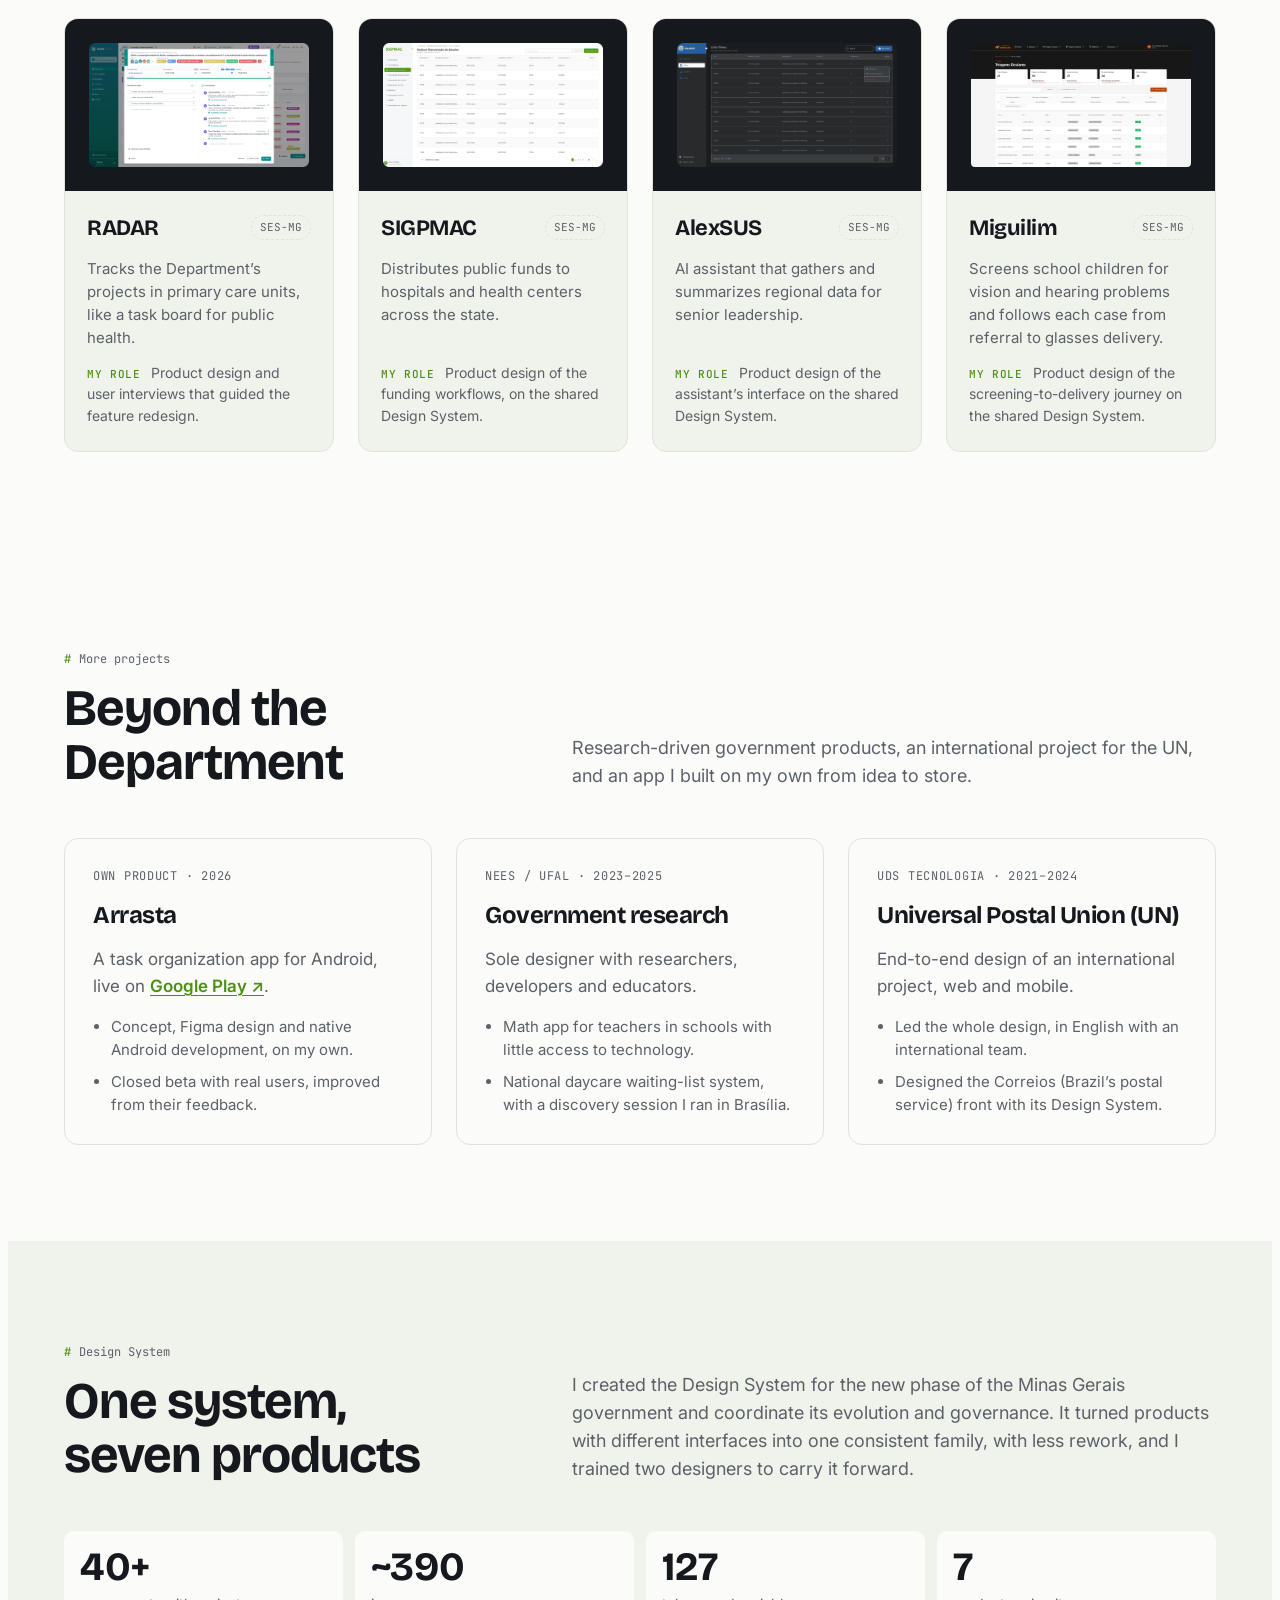
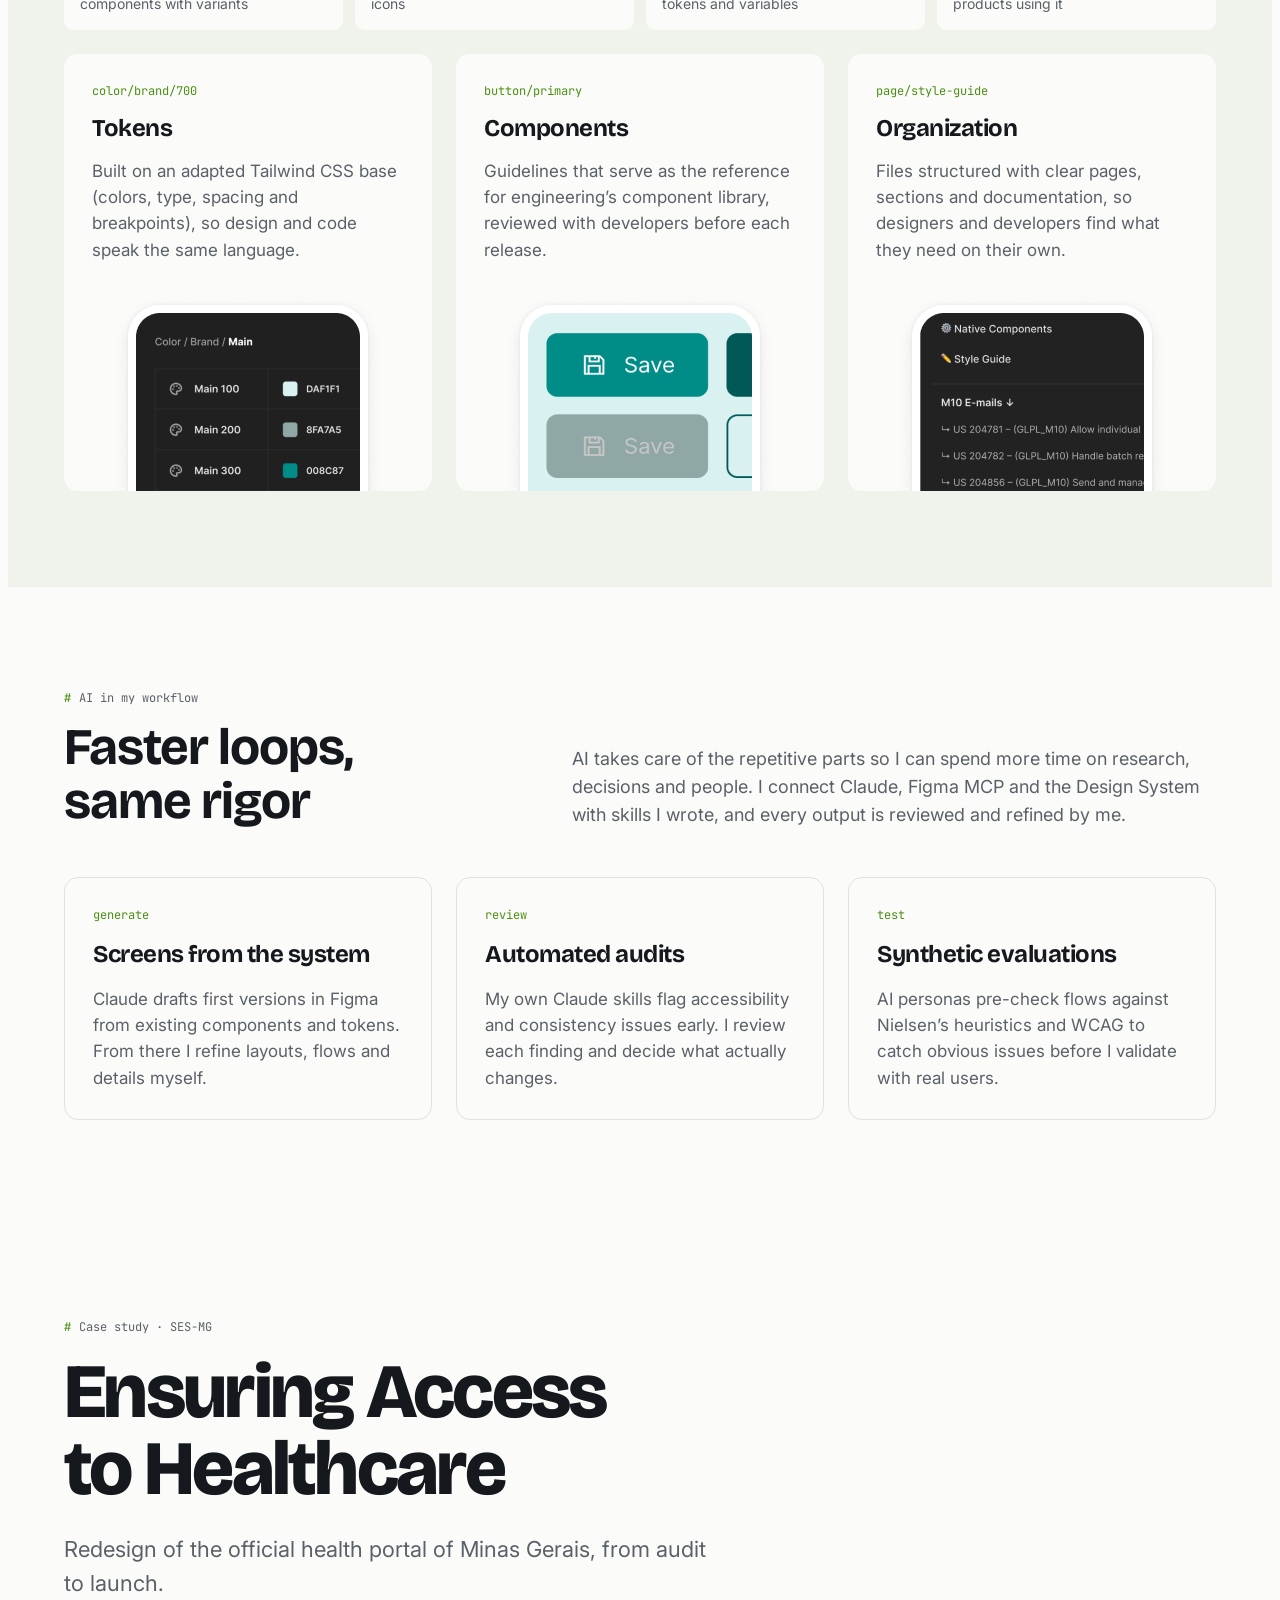
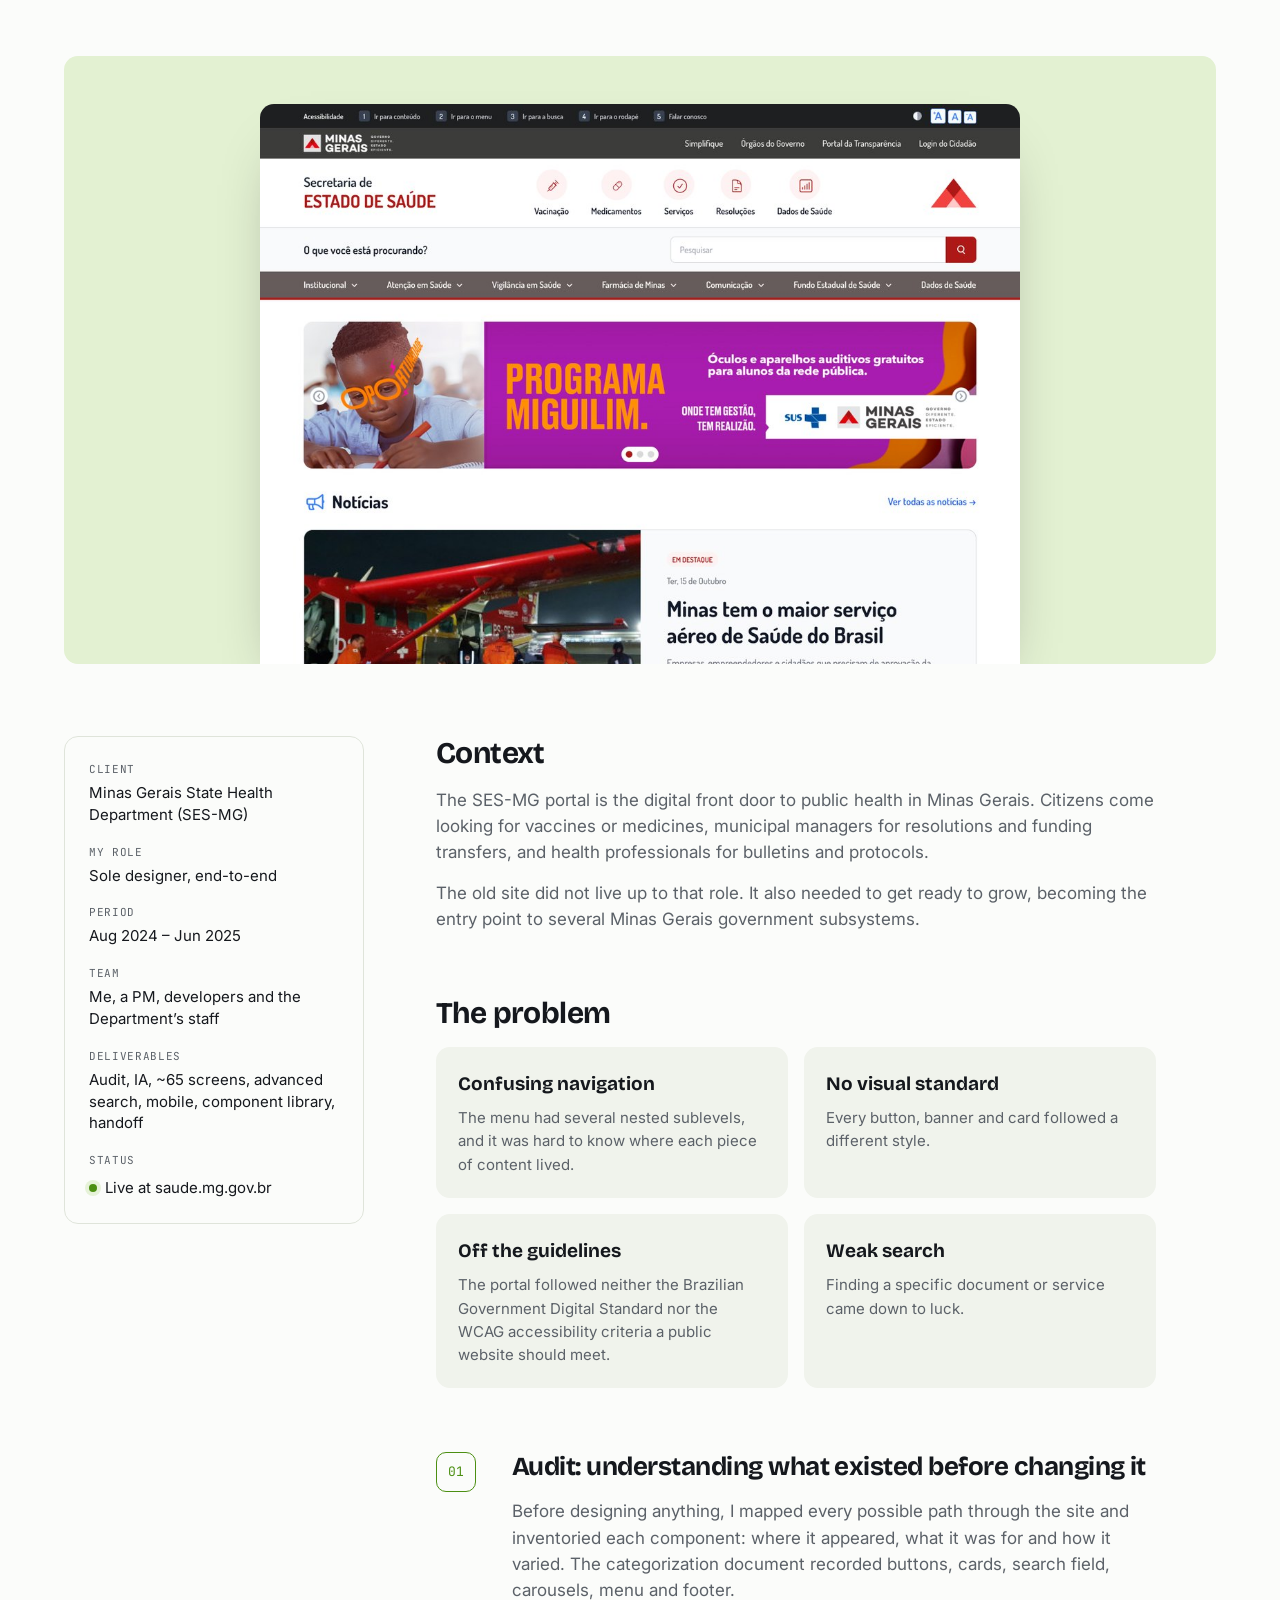
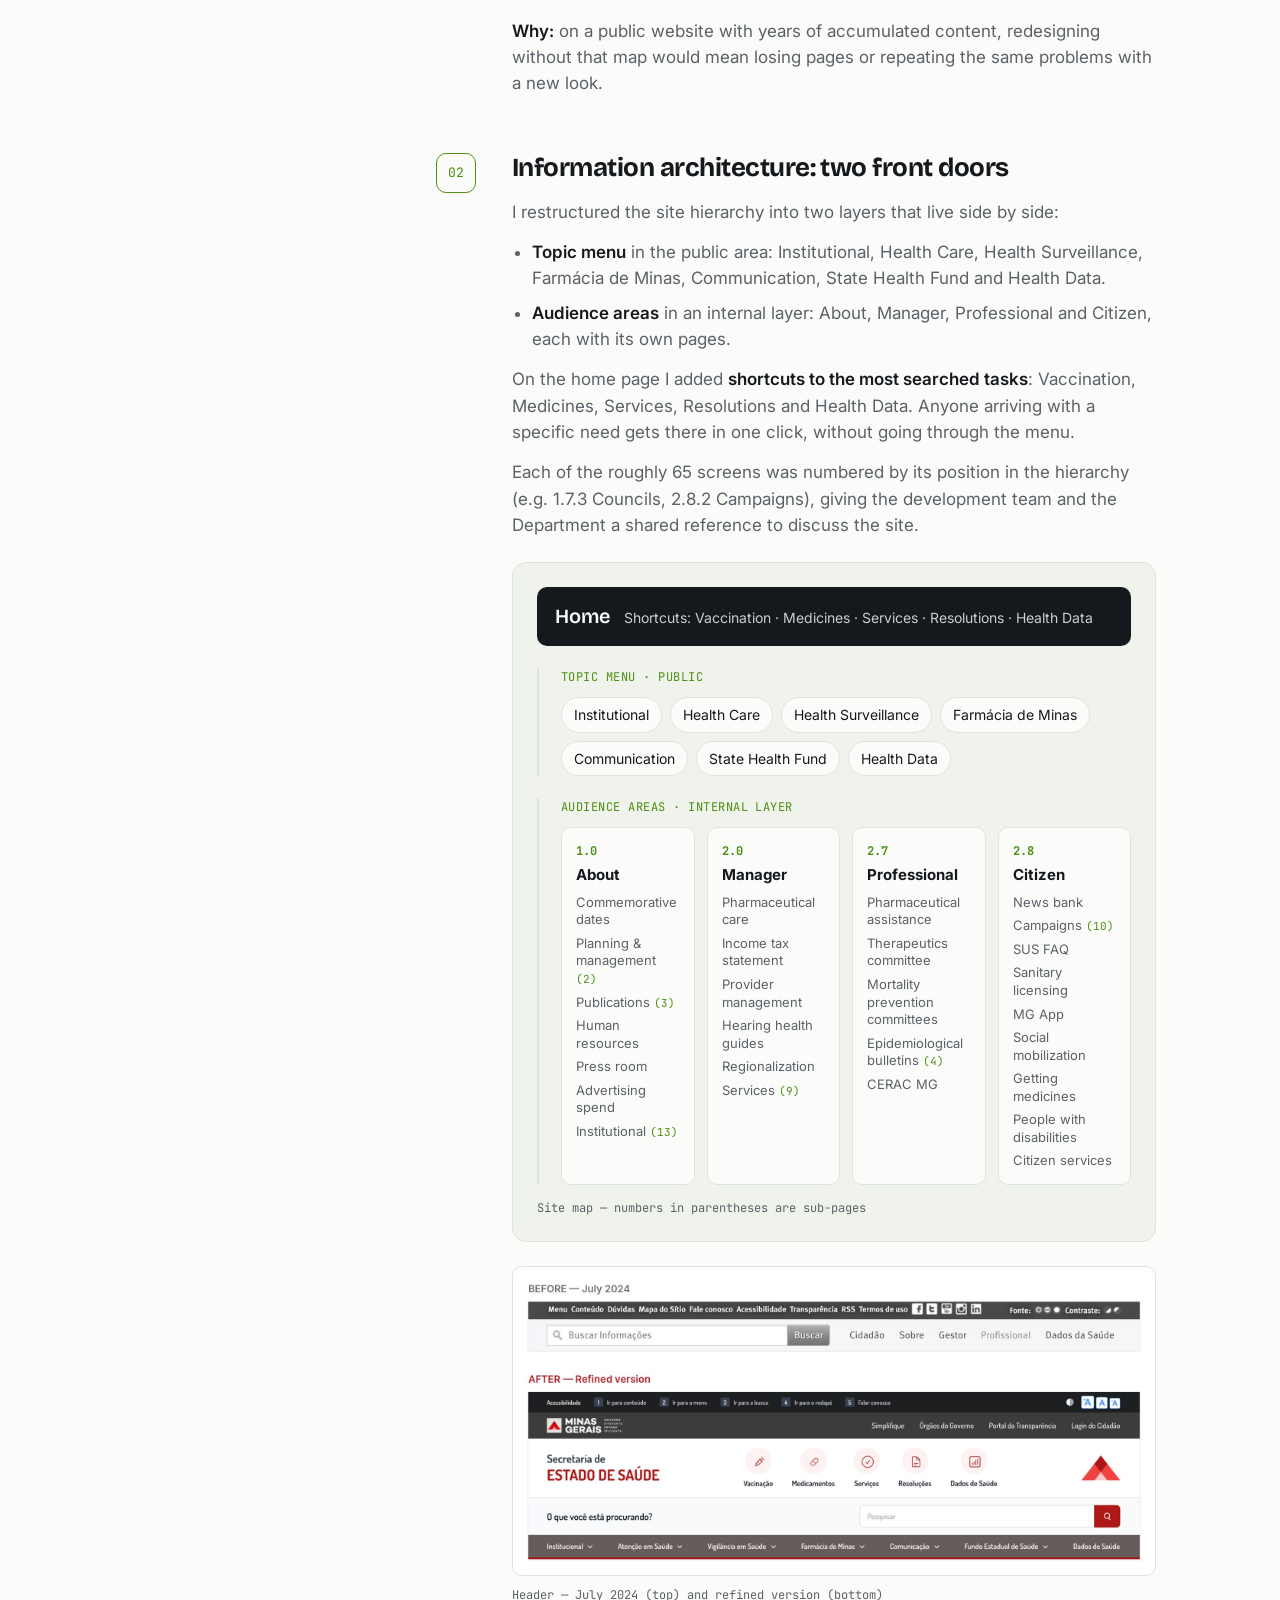
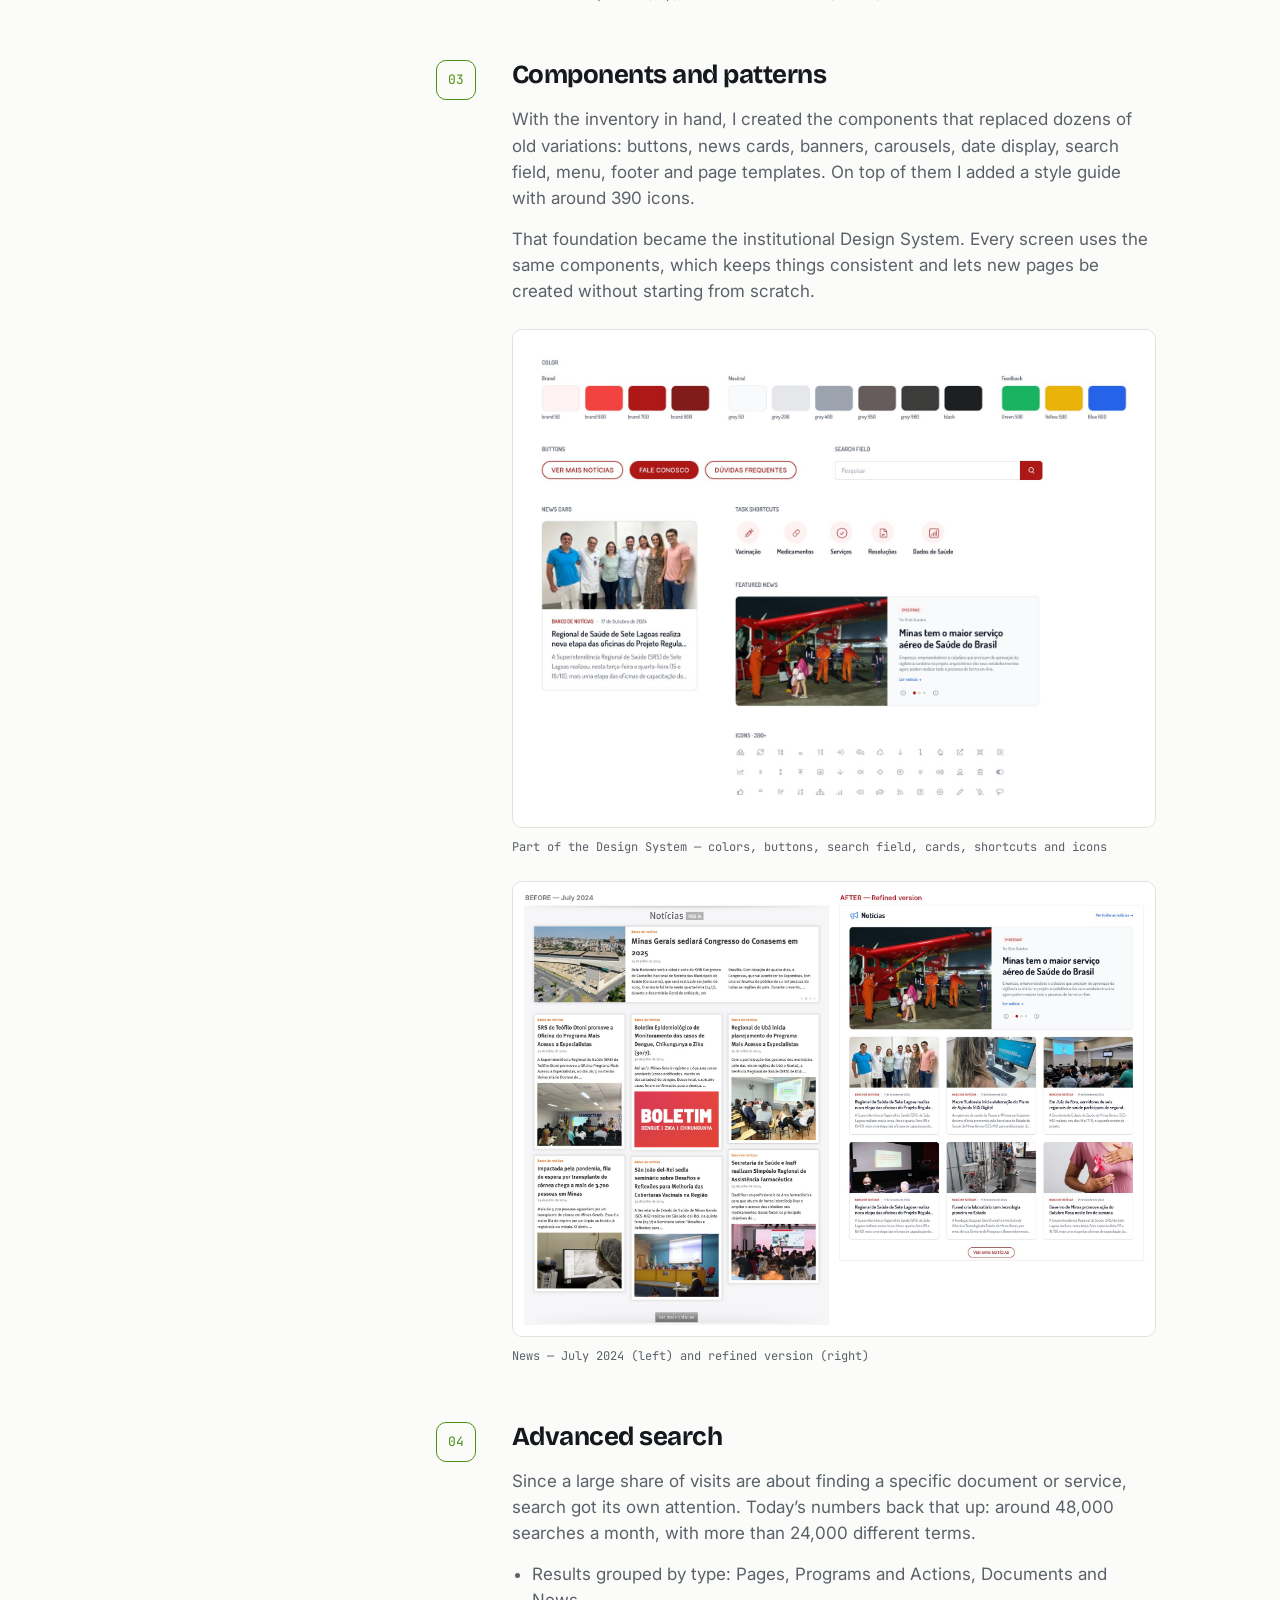
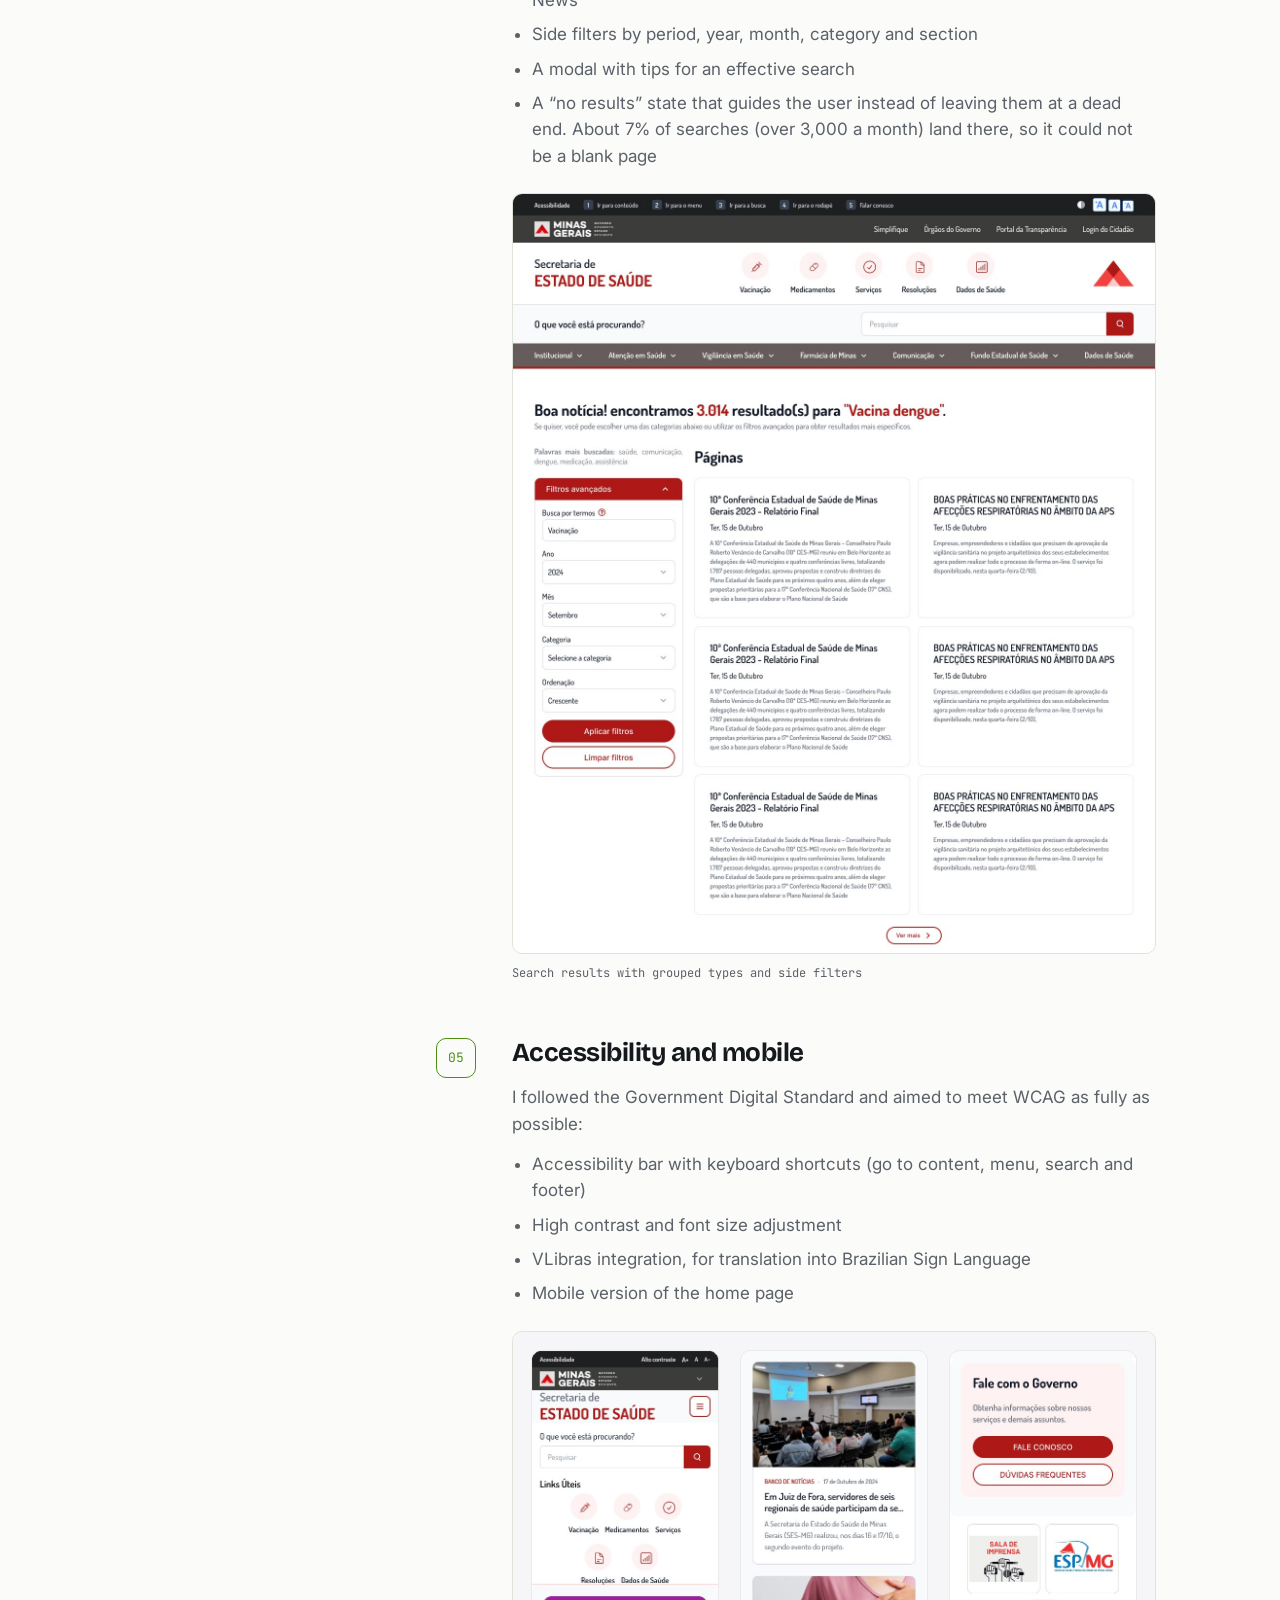
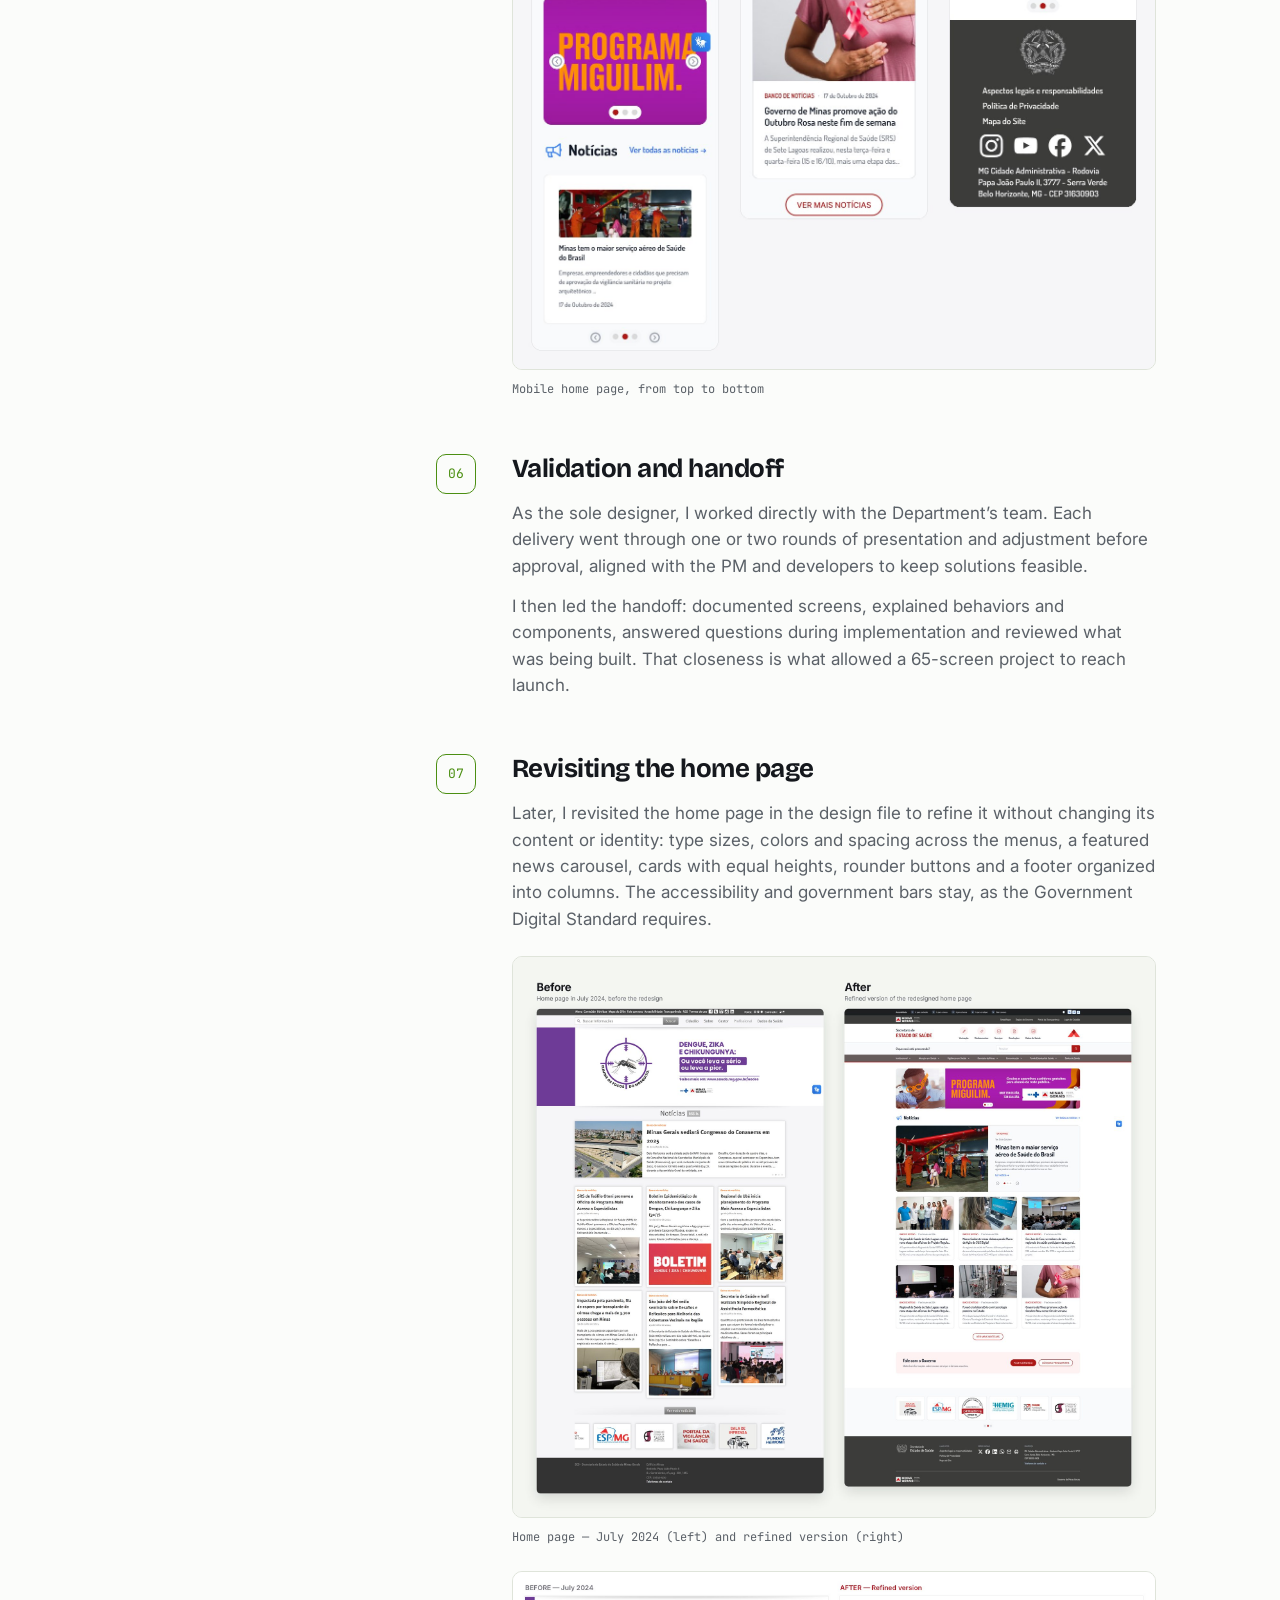
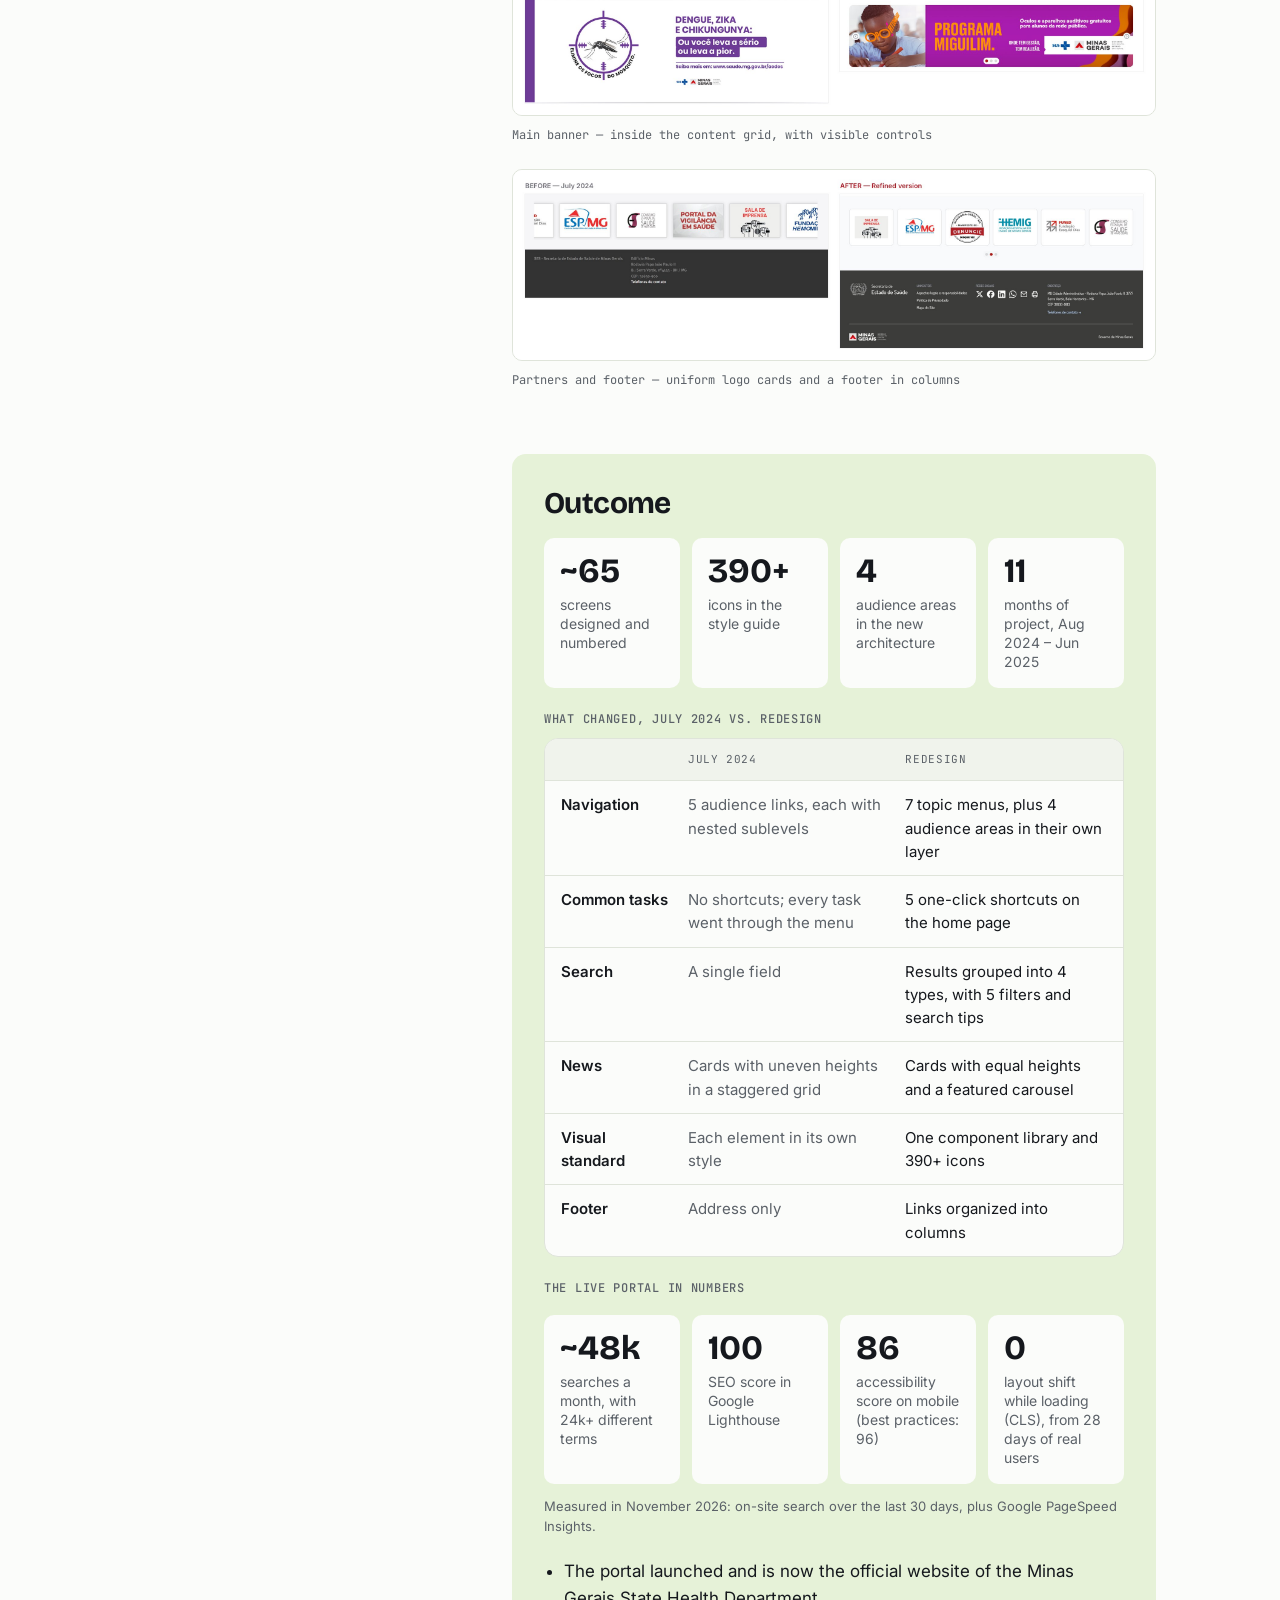
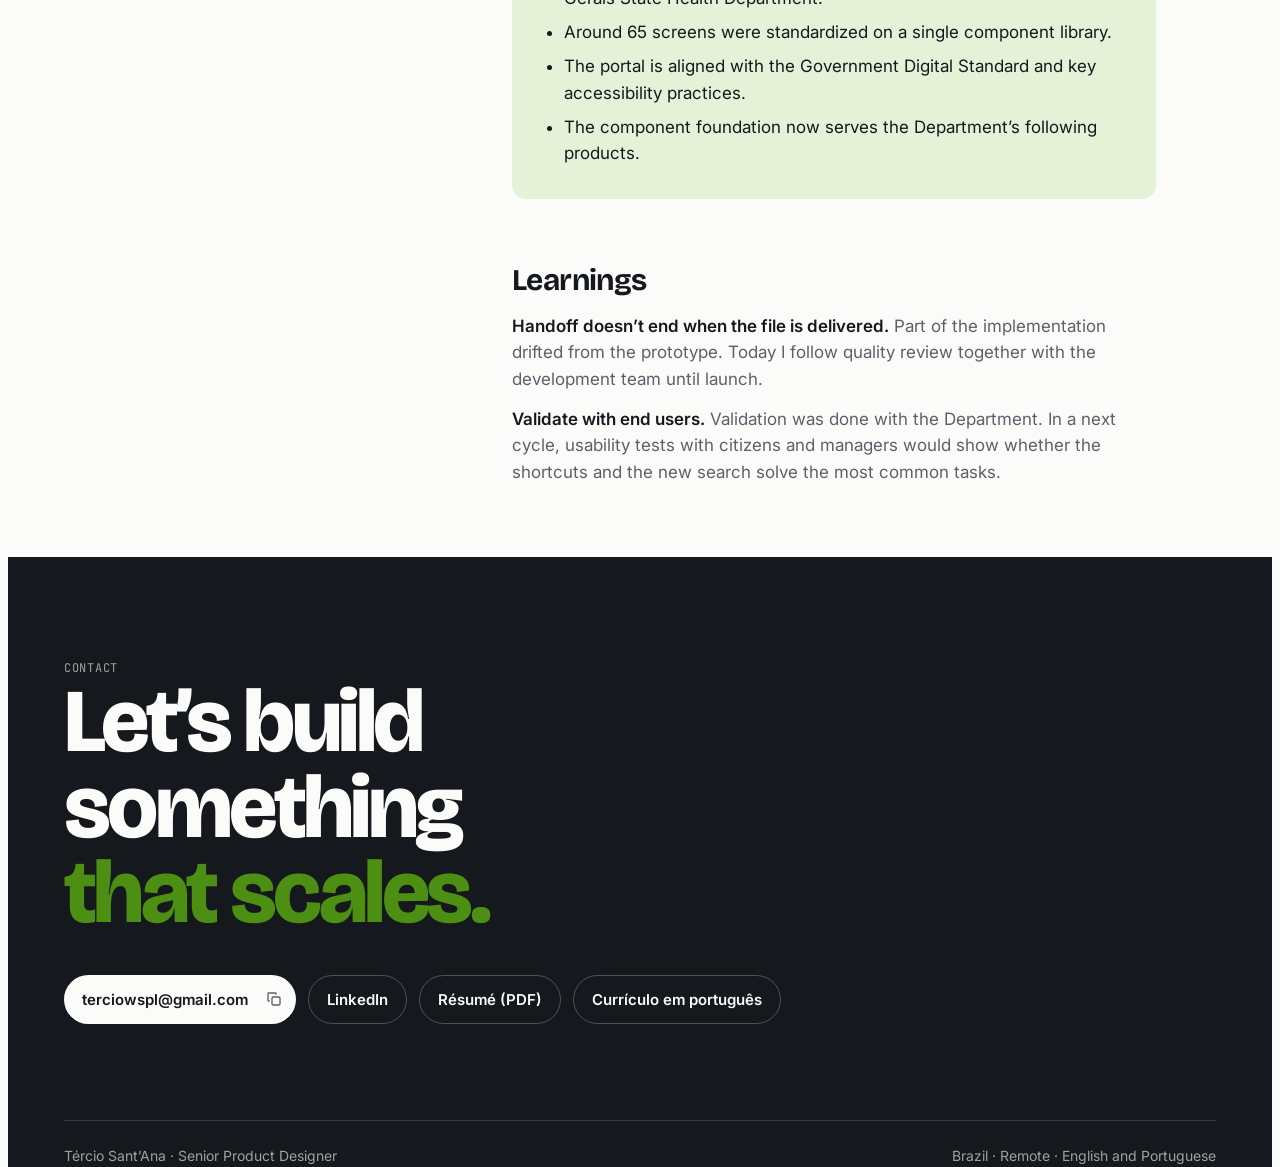
==== commit 85ab5a6b: "Miguilim: original screen; smaller tiles (4 in a row, 5 = 3 + 2 centered) Co-Authored-By: Claude Opu" ====
--- a/index.html
+++ b/index.html
@@ -106,13 +106,12 @@
 .sec__head p { color: var(--muted); font-size: 18px; max-width: 36em; }
 
 /* Work */
-.work { display: grid; grid-template-columns: repeat(6, minmax(0, 1fr)); gap: 24px; }
-/* Tiles fill every row evenly: 4 = 2+2, 5 = 2+3, 3 or 6 = 3 per row */
+.work { display: grid; grid-template-columns: repeat(12, minmax(0, 1fr)); gap: 24px; }
+/* Small tiles, rows always symmetric: 3 or 6 = 3 per row, 4 = one row of 4, 5 = 3 + 2 centered */
 @media (min-width: 961px) {
-  .work > .tile { grid-column: span 3; }
-  .work:has(> .tile:nth-of-type(5)) > .tile:nth-of-type(n+3),
-  .work:has(> .tile:nth-of-type(3)):not(:has(> .tile:nth-of-type(4))) > .tile,
-  .work:has(> .tile:nth-of-type(6)) > .tile { grid-column: span 2; }
+  .work > .tile { grid-column: span 4; }
+  .work:has(> .tile:nth-of-type(4)):not(:has(> .tile:nth-of-type(5))) > .tile { grid-column: span 3; }
+  .work:has(> .tile:nth-of-type(5)):not(:has(> .tile:nth-of-type(6))) > .tile:nth-of-type(4) { grid-column: 3 / span 4; }
 }
 .feat { grid-column: 1 / -1; display: grid; grid-template-columns: 6fr 5fr; background: transparent; isolation: isolate; color: var(--on-ink); border-radius: var(--radius); overflow: hidden; text-decoration: none; }
 .feat__img { background: var(--surface); overflow: hidden; padding: 36px 36px 0; display: flex; align-items: flex-end; min-height: 100%; }
@@ -596,7 +595,7 @@
         </div>
         </article>
         <article class="tile">
-          <div class="tile__img"><img src="assets/img/gallery-miguilim.png" width="560" height="315" alt="Miguilim: school eye screenings list with funnel cards and filters"></div>
+          <div class="tile__img"><img src="assets/img/gallery-miguilim.png" width="560" height="315" alt="Miguilim: school eye screenings list with progress cards and filters"></div>
           <div class="tile__body">
           <div class="row"><h3>Miguilim</h3><span class="soon">SES-MG</span></div>
           <p>Screens school children for vision and hearing problems and follows each case from referral to glasses delivery.</p>
